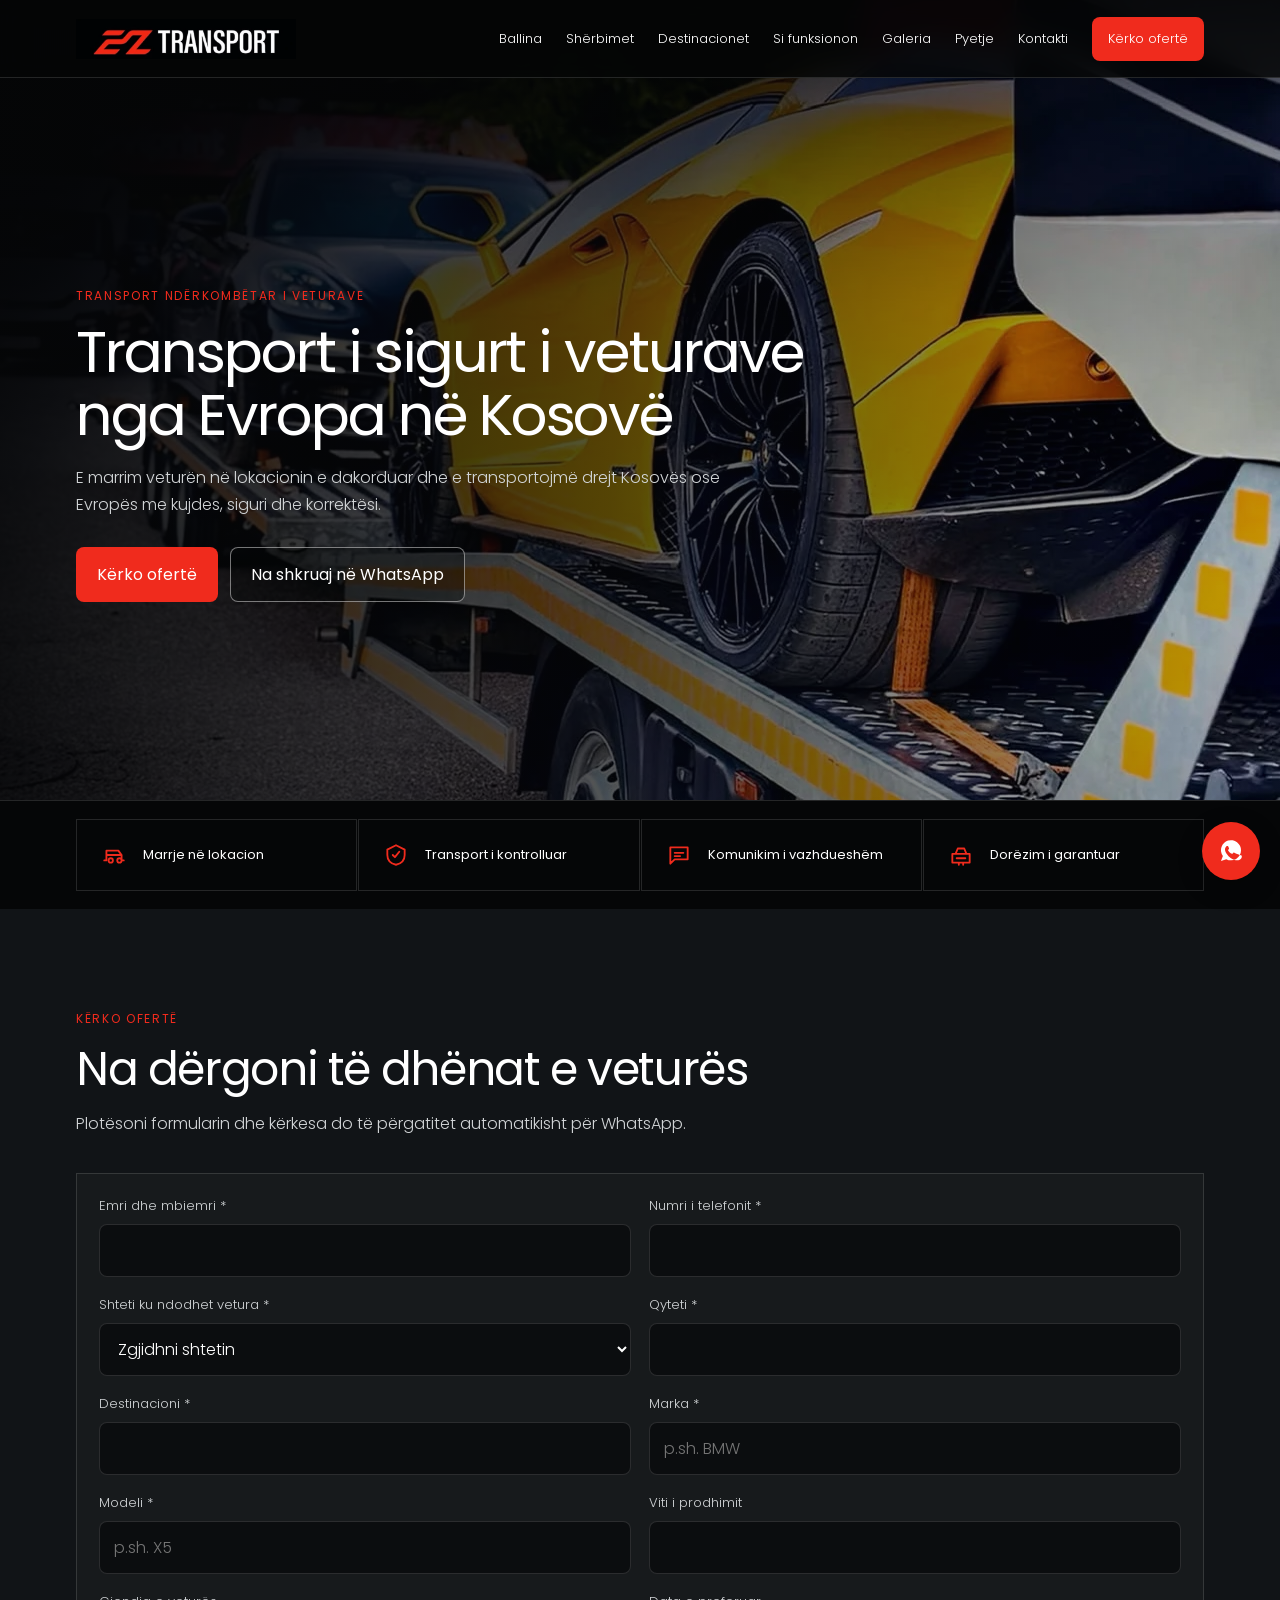
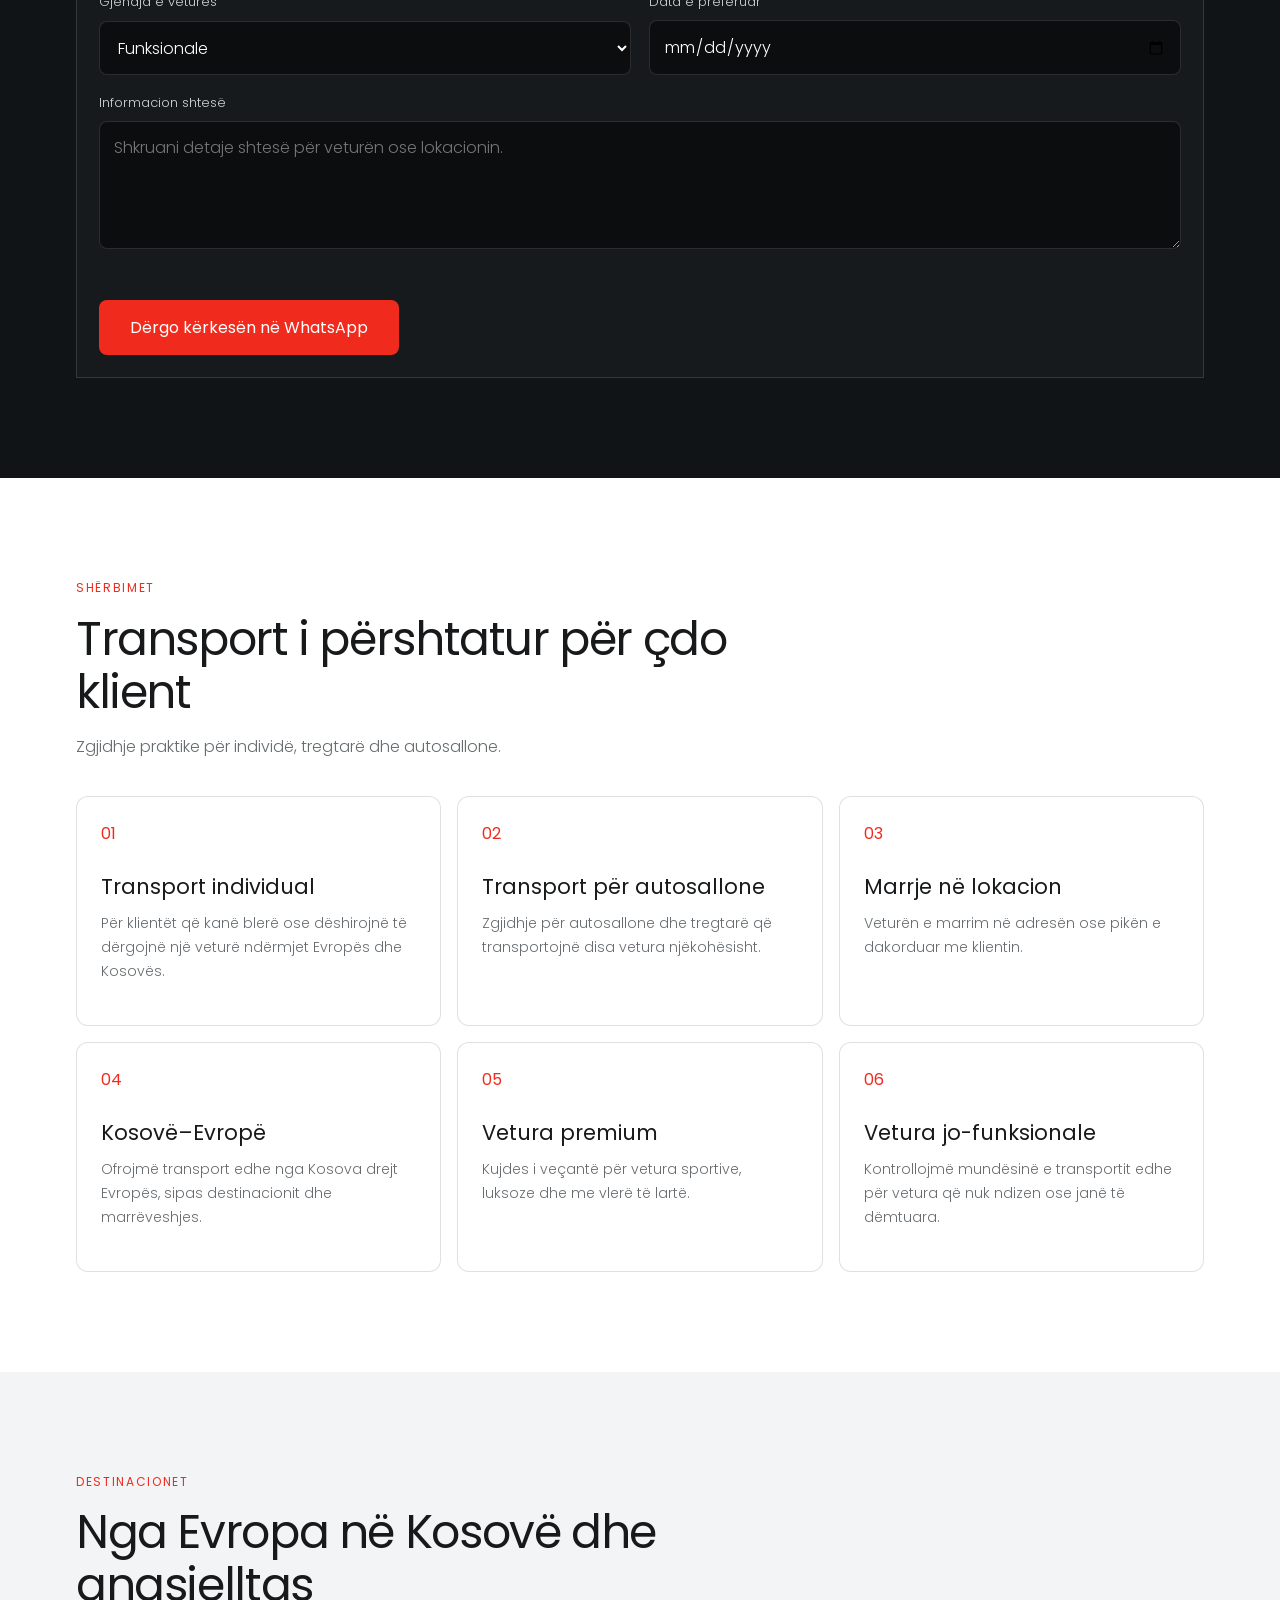
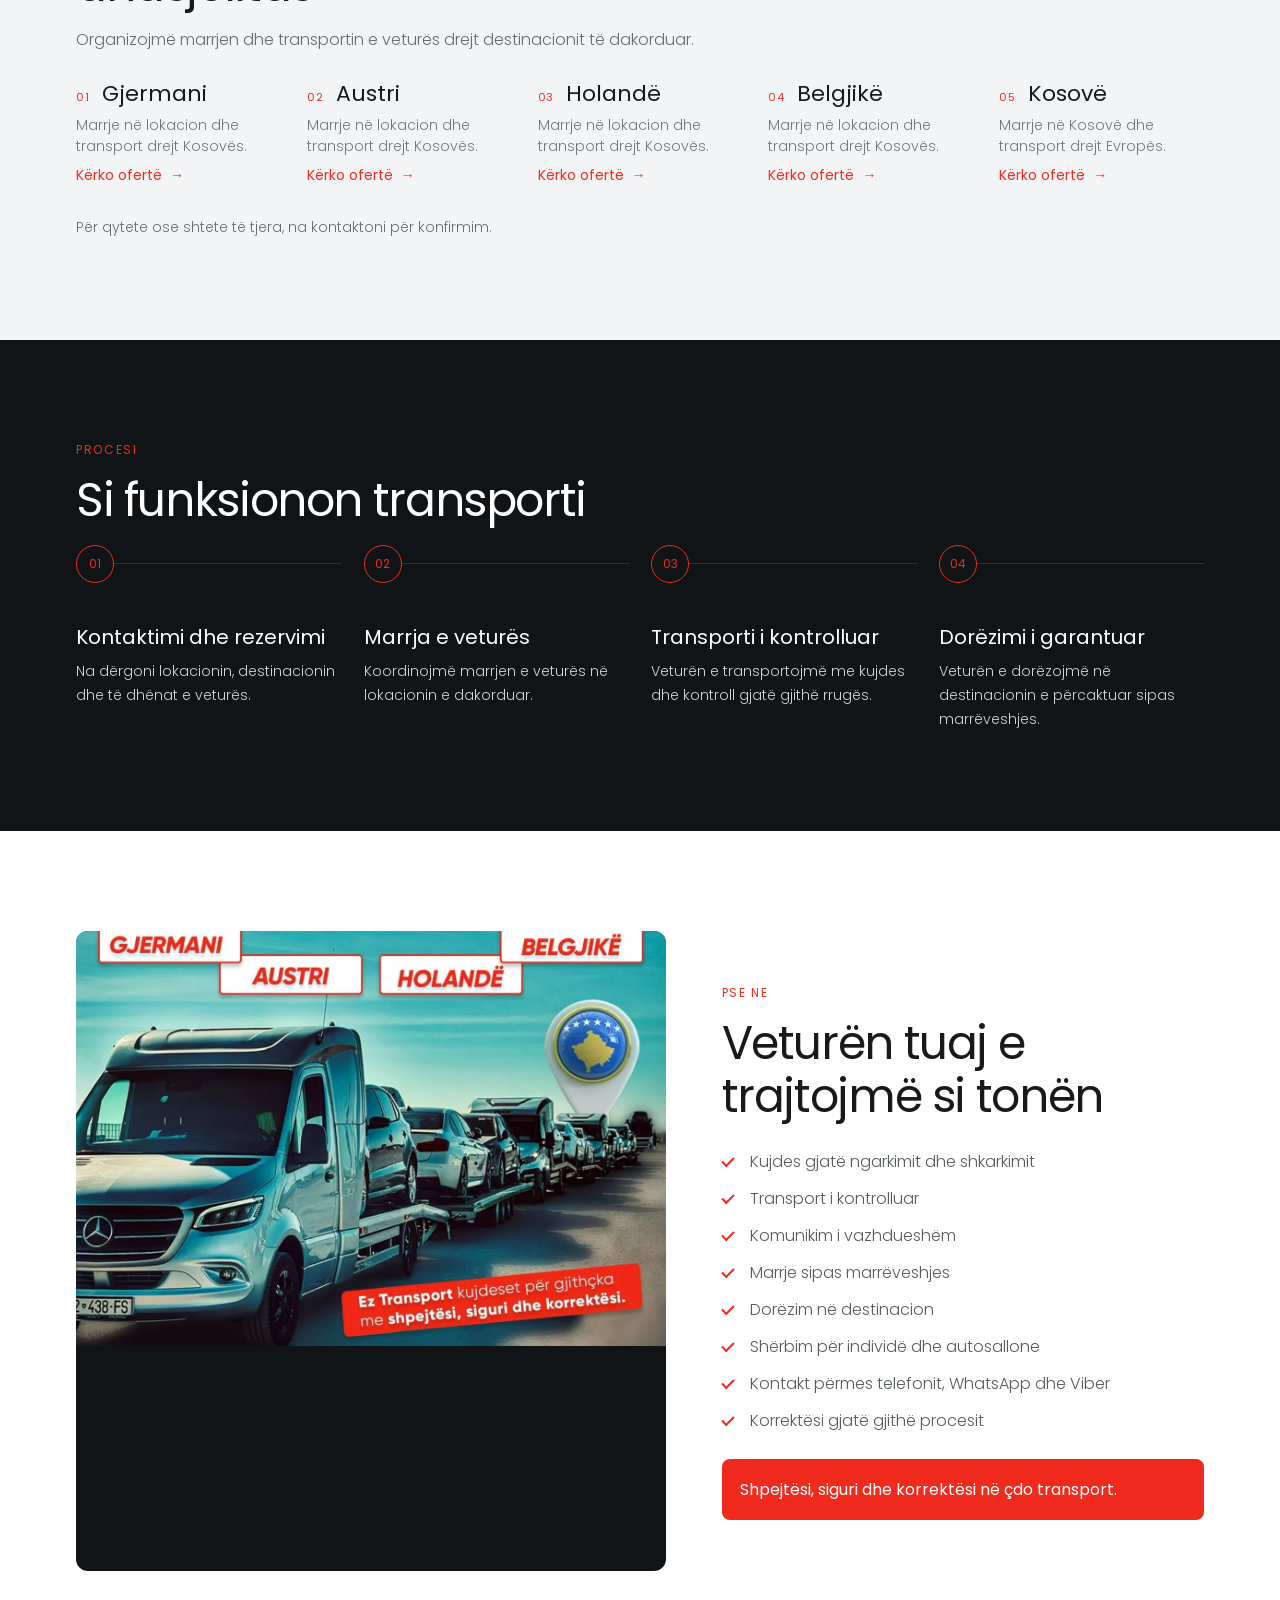
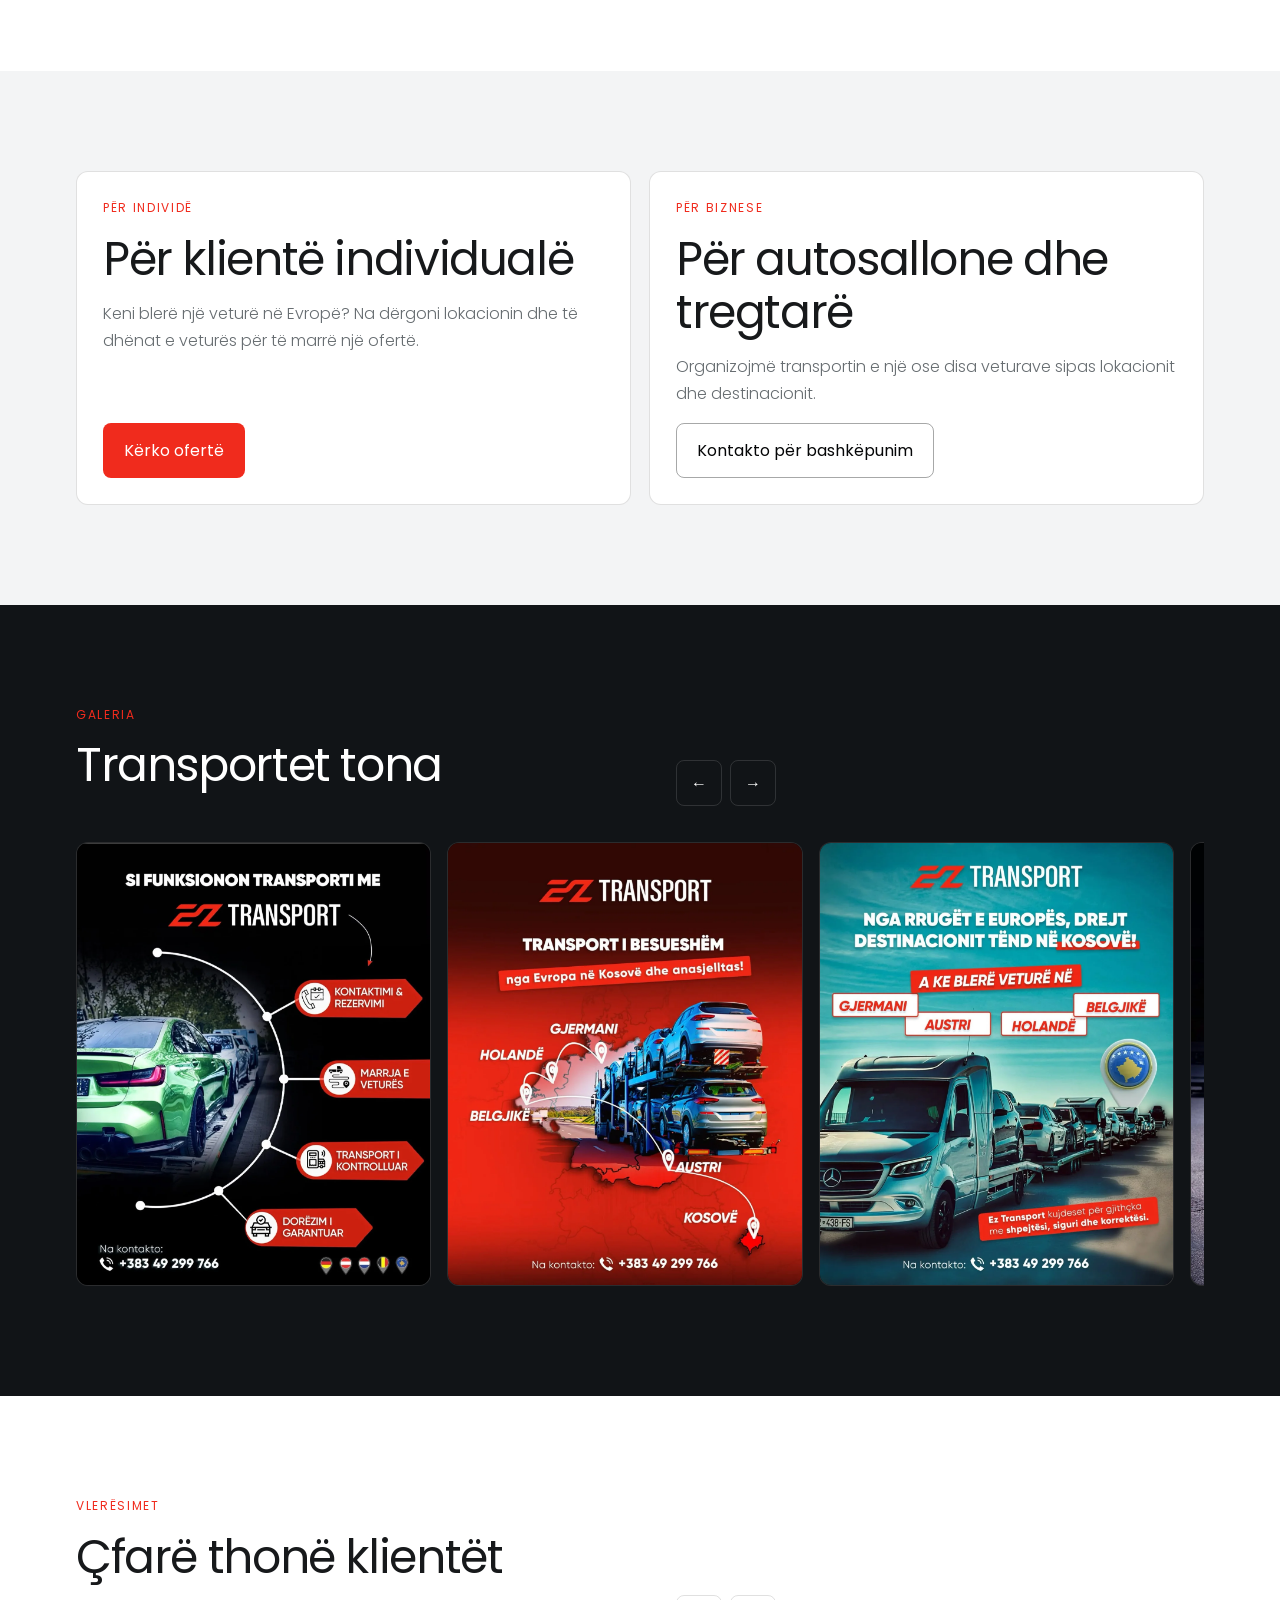
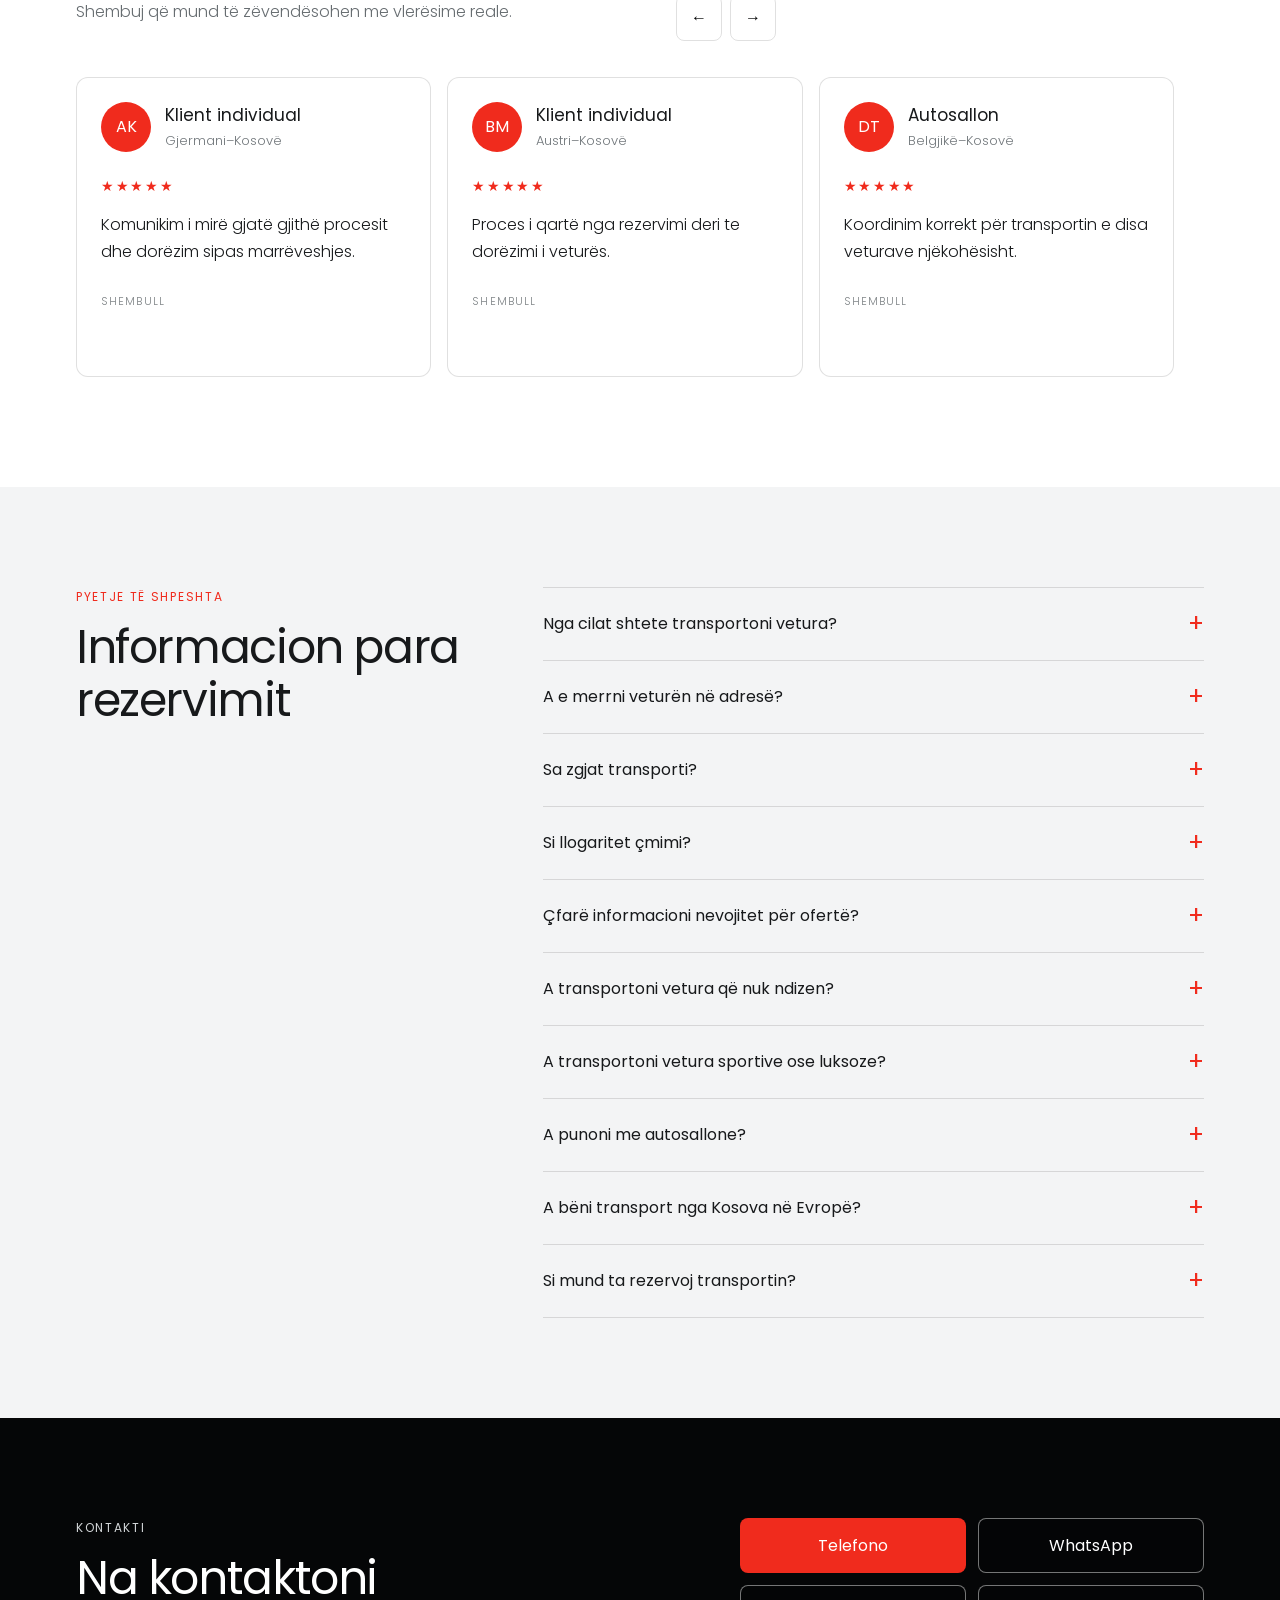
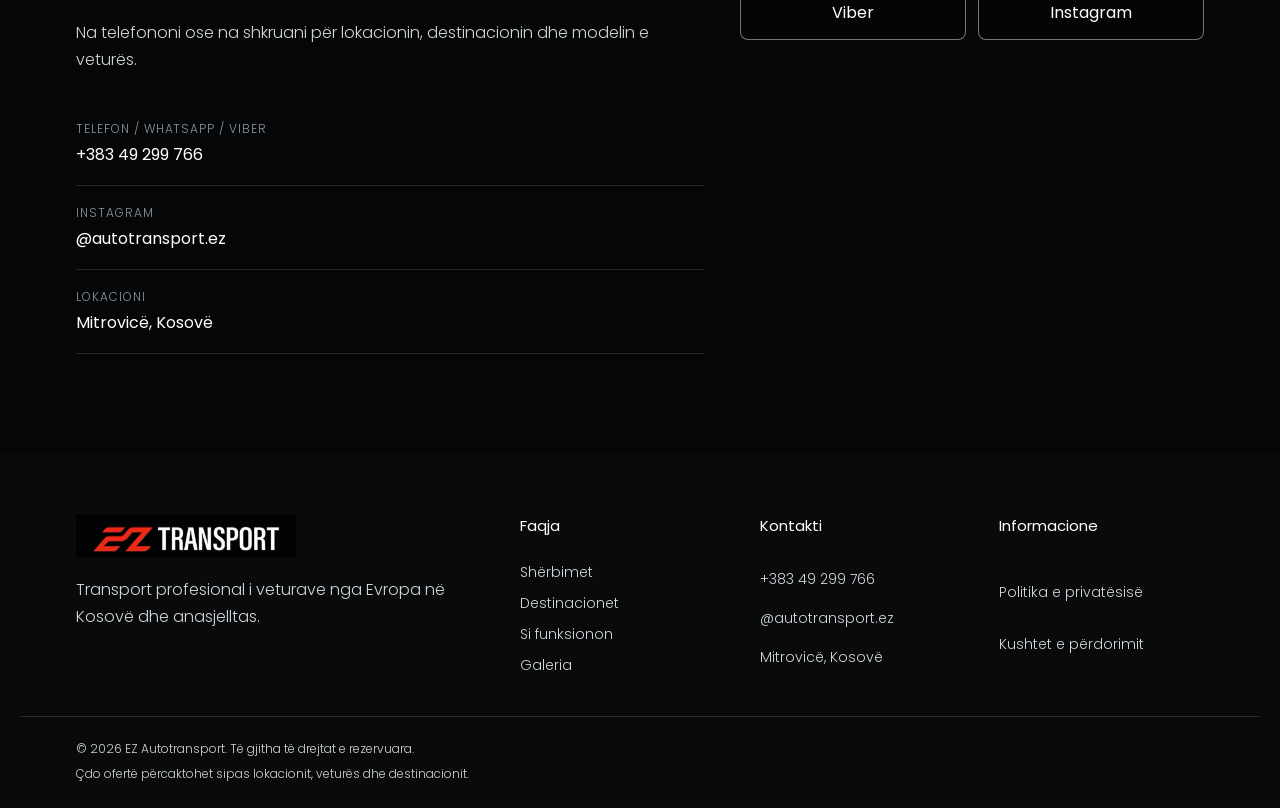
==== index.html @ fdc65b6c "new" ====
<!doctype html>
<html lang="sq">
<head>
  <meta charset="utf-8">
  <meta name="viewport" content="width=device-width, initial-scale=1">
  <meta name="theme-color" content="#050607">
  <title>EZ Autotransport | Transport i Veturave nga Evropa në Kosovë</title>
  <meta name="description" content="EZ Autotransport ofron transport të sigurt të veturave nga Gjermania, Austria, Holanda dhe Belgjika drejt Kosovës dhe anasjelltas.">
  <meta property="og:type" content="website">
  <meta property="og:locale" content="sq_AL">
  <meta property="og:title" content="EZ Autotransport | Transport i Veturave">
  <meta property="og:description" content="Transport i sigurt i veturave nga Evropa në Kosovë dhe anasjelltas.">
  <meta property="og:image" content="assets/images/og-image.webp">
  <meta name="twitter:card" content="summary_large_image">
  <link rel="icon" href="assets/images/favicon.png">
  <link rel="preconnect" href="https://fonts.googleapis.com">
  <link rel="preconnect" href="https://fonts.gstatic.com" crossorigin>
  <link href="https://fonts.googleapis.com/css2?family=Poppins:wght@300;400&display=swap" rel="stylesheet">
  <link rel="stylesheet" href="assets/css/style.css">
  <script type="application/ld+json">
  {
    "@context":"https://schema.org",
    "@type":"LocalBusiness",
    "name":"EZ Autotransport",
    "description":"Transport i veturave nga Evropa në Kosovë dhe nga Kosova në Evropë.",
    "telephone":"+38349299766",
    "address":{"@type":"PostalAddress","addressLocality":"Mitrovicë","addressCountry":"XK"},
    "sameAs":["https://www.instagram.com/autotransport.ez/"]
  }
  </script>
</head>
<body>
  <a class="skip-link" href="#main">Kalo te përmbajtja</a>

  <header class="site-header" id="header">
    <div class="container header-inner">
      <a class="brand" href="#ballina" aria-label="EZ Autotransport - Ballina">
        <img src="assets/images/ez-autotransport-logo.webp" alt="EZ Autotransport">
      </a>

      <button class="menu-toggle" type="button" aria-label="Hap menynë" aria-expanded="false" aria-controls="mobile-menu">
        <span></span><span></span><span></span>
      </button>

      <nav class="desktop-nav" aria-label="Navigimi kryesor">
        <a href="#ballina">Ballina</a>
        <a href="#sherbimet">Shërbimet</a>
        <a href="#destinacionet">Destinacionet</a>
        <a href="#procesi">Si funksionon</a>
        <a href="#galeria">Galeria</a>
        <a href="#faq">Pyetje</a>
        <a href="#kontakti">Kontakti</a>
        <a class="nav-cta" href="#oferta">Kërko ofertë</a>
      </nav>
    </div>

    <nav class="mobile-menu" id="mobile-menu" aria-label="Menyja mobile">
      <div class="container mobile-menu-inner">
        <a href="#ballina">Ballina</a>
        <a href="#sherbimet">Shërbimet</a>
        <a href="#destinacionet">Destinacionet</a>
        <a href="#procesi">Si funksionon</a>
        <a href="#galeria">Galeria</a>
        <a href="#faq">Pyetje të shpeshta</a>
        <a href="#kontakti">Kontakti</a>
        <a class="button button-primary" href="#oferta">Kërko ofertë</a>
        <a class="button button-secondary" href="https://wa.me/38349299766" target="_blank" rel="noopener">WhatsApp</a>
      </div>
    </nav>
  </header>

  <main id="main">
    <section class="hero" id="ballina">
      <img class="hero-image" src="assets/images/hero-transport-premium.webp" alt="Veturë premium duke u transportuar" fetchpriority="high">
      <div class="hero-overlay"></div>
      <div class="container hero-content">
        <p class="eyebrow">Transport ndërkombëtar i veturave</p>
        <h1>Transport i sigurt i veturave nga Evropa në Kosovë</h1>
        <p class="hero-text">E marrim veturën në lokacionin e dakorduar dhe e transportojmë drejt Kosovës ose Evropës me kujdes, siguri dhe korrektësi.</p>
        <div class="hero-actions">
          <a class="button button-primary" href="#oferta">Kërko ofertë</a>
          <a class="button button-secondary" href="https://wa.me/38349299766?text=P%C3%ABrsh%C3%ABndetje%20EZ%20Autotransport%2C%20d%C3%ABshiroj%20t%C3%AB%20k%C3%ABrkoj%20nj%C3%AB%20ofert%C3%AB%20p%C3%ABr%20transportin%20e%20nj%C3%AB%20veture." target="_blank" rel="noopener">Na shkruaj në WhatsApp</a>
        </div>
      </div>
    </section>

    <section class="trust-strip" aria-label="Përparësitë kryesore">
      <div class="container trust-grid">
        <article class="trust-item">
          <span class="icon-box" aria-hidden="true">
            <svg viewBox="0 0 24 24"><path d="M3 17h2m14 0h2M5 17V8h11l3 4v5M7 17a2 2 0 1 0 4 0 2 2 0 0 0-4 0Zm8 0a2 2 0 1 0 4 0 2 2 0 0 0-4 0ZM5 12h14"/></svg>
          </span>
          <span>Marrje në lokacion</span>
        </article>
        <article class="trust-item">
          <span class="icon-box" aria-hidden="true">
            <svg viewBox="0 0 24 24"><path d="M12 3 4 7v5c0 5 3.5 8 8 9 4.5-1 8-4 8-9V7l-8-4Zm-3 9 2 2 4-5"/></svg>
          </span>
          <span>Transport i kontrolluar</span>
        </article>
        <article class="trust-item">
          <span class="icon-box" aria-hidden="true">
            <svg viewBox="0 0 24 24"><path d="M4 5h16v11H8l-4 4V5Zm4 5h8M8 13h5"/></svg>
          </span>
          <span>Komunikim i vazhdueshëm</span>
        </article>
        <article class="trust-item">
          <span class="icon-box" aria-hidden="true">
            <svg viewBox="0 0 24 24"><path d="M4 11h16v8H4v-8Zm3 0 2-5h6l2 5M8 15h8m-6 4v2m4-2v2"/></svg>
          </span>
          <span>Dorëzim i garantuar</span>
        </article>
      </div>
    </section>

    <section class="section section-dark" id="oferta">
      <div class="container">
        <div class="section-heading">
          <p class="eyebrow">Kërko ofertë</p>
          <h2>Na dërgoni të dhënat e veturës</h2>
          <p>Plotësoni formularin dhe kërkesa do të përgatitet automatikisht për WhatsApp.</p>
        </div>

        <form class="quote-form" id="quote-form" novalidate>
          <div class="form-grid">
            <label>
              <span>Emri dhe mbiemri *</span>
              <input type="text" name="name" autocomplete="name" required>
            </label>
            <label>
              <span>Numri i telefonit *</span>
              <input type="tel" name="phone" autocomplete="tel" inputmode="tel" required>
            </label>
            <label>
              <span>Shteti ku ndodhet vetura *</span>
              <select name="country" required>
                <option value="">Zgjidhni shtetin</option>
                <option>Gjermani</option>
                <option>Austri</option>
                <option>Holandë</option>
                <option>Belgjikë</option>
                <option>Kosovë</option>
                <option>Tjetër</option>
              </select>
            </label>
            <label>
              <span>Qyteti *</span>
              <input type="text" name="city" required>
            </label>
            <label>
              <span>Destinacioni *</span>
              <input type="text" name="destination" required>
            </label>
            <label>
              <span>Marka *</span>
              <input type="text" name="brand" placeholder="p.sh. BMW" required>
            </label>
            <label>
              <span>Modeli *</span>
              <input type="text" name="model" placeholder="p.sh. X5" required>
            </label>
            <label>
              <span>Viti i prodhimit</span>
              <input type="number" name="year" min="1950" max="2030" inputmode="numeric">
            </label>
            <label>
              <span>Gjendja e veturës</span>
              <select name="condition">
                <option>Funksionale</option>
                <option>Nuk ndizet</option>
                <option>E dëmtuar</option>
                <option>Tjetër</option>
              </select>
            </label>
            <label>
              <span>Data e preferuar</span>
              <input type="date" name="date">
            </label>
            <label class="form-wide">
              <span>Informacion shtesë</span>
              <textarea name="message" rows="4" placeholder="Shkruani detaje shtesë për veturën ose lokacionin."></textarea>
            </label>
          </div>
          <p class="form-status" id="form-status" role="alert"></p>
          <button class="button button-primary form-submit" type="submit">Dërgo kërkesën në WhatsApp</button>
        </form>
      </div>
    </section>

    <section class="section" id="sherbimet">
      <div class="container">
        <div class="section-heading">
          <p class="eyebrow">Shërbimet</p>
          <h2>Transport i përshtatur për çdo klient</h2>
          <p>Zgjidhje praktike për individë, tregtarë dhe autosallone.</p>
        </div>
        <div class="services-grid">
          <article class="service-card"><span>01</span><h3>Transport individual</h3><p>Për klientët që kanë blerë ose dëshirojnë të dërgojnë një veturë ndërmjet Evropës dhe Kosovës.</p></article>
          <article class="service-card"><span>02</span><h3>Transport për autosallone</h3><p>Zgjidhje për autosallone dhe tregtarë që transportojnë disa vetura njëkohësisht.</p></article>
          <article class="service-card"><span>03</span><h3>Marrje në lokacion</h3><p>Veturën e marrim në adresën ose pikën e dakorduar me klientin.</p></article>
          <article class="service-card"><span>04</span><h3>Kosovë–Evropë</h3><p>Ofrojmë transport edhe nga Kosova drejt Evropës, sipas destinacionit dhe marrëveshjes.</p></article>
          <article class="service-card"><span>05</span><h3>Vetura premium</h3><p>Kujdes i veçantë për vetura sportive, luksoze dhe me vlerë të lartë.</p></article>
          <article class="service-card"><span>06</span><h3>Vetura jo-funksionale</h3><p>Kontrollojmë mundësinë e transportit edhe për vetura që nuk ndizen ose janë të dëmtuara.</p></article>
        </div>
      </div>
    </section>

    <section class="section section-muted destinations-section" id="destinacionet">
      <div class="container">
        <div class="section-heading destinations-heading">
          <p class="eyebrow">Destinacionet</p>
          <h2>Nga Evropa në Kosovë dhe anasjelltas</h2>
          <p>Organizojmë marrjen dhe transportin e veturës drejt destinacionit të dakorduar.</p>
        </div>
        <div class="destination-list" aria-label="Shtetet kryesore të transportit">
          <article class="destination-item">
            <div><span class="destination-number">01</span><h3>Gjermani</h3></div>
            <p>Marrje në lokacion dhe transport drejt Kosovës.</p>
            <a href="#oferta">Kërko ofertë <span aria-hidden="true">→</span></a>
          </article>
          <article class="destination-item">
            <div><span class="destination-number">02</span><h3>Austri</h3></div>
            <p>Marrje në lokacion dhe transport drejt Kosovës.</p>
            <a href="#oferta">Kërko ofertë <span aria-hidden="true">→</span></a>
          </article>
          <article class="destination-item">
            <div><span class="destination-number">03</span><h3>Holandë</h3></div>
            <p>Marrje në lokacion dhe transport drejt Kosovës.</p>
            <a href="#oferta">Kërko ofertë <span aria-hidden="true">→</span></a>
          </article>
          <article class="destination-item">
            <div><span class="destination-number">04</span><h3>Belgjikë</h3></div>
            <p>Marrje në lokacion dhe transport drejt Kosovës.</p>
            <a href="#oferta">Kërko ofertë <span aria-hidden="true">→</span></a>
          </article>
          <article class="destination-item">
            <div><span class="destination-number">05</span><h3>Kosovë</h3></div>
            <p>Marrje në Kosovë dhe transport drejt Evropës.</p>
            <a href="#oferta">Kërko ofertë <span aria-hidden="true">→</span></a>
          </article>
        </div>
        <p class="section-note">Për qytete ose shtete të tjera, na kontaktoni për konfirmim.</p>
      </div>
    </section>

    <section class="section section-dark process-section" id="procesi">
      <div class="container process-container">
        <div class="section-heading">
          <p class="eyebrow">Procesi</p>
          <h2>Si funksionon transporti</h2>
        </div>
        <div class="timeline">
          <article class="step"><span>01</span><h3>Kontaktimi dhe rezervimi</h3><p>Na dërgoni lokacionin, destinacionin dhe të dhënat e veturës.</p></article>
          <article class="step"><span>02</span><h3>Marrja e veturës</h3><p>Koordinojmë marrjen e veturës në lokacionin e dakorduar.</p></article>
          <article class="step"><span>03</span><h3>Transporti i kontrolluar</h3><p>Veturën e transportojmë me kujdes dhe kontroll gjatë gjithë rrugës.</p></article>
          <article class="step"><span>04</span><h3>Dorëzimi i garantuar</h3><p>Veturën e dorëzojmë në destinacionin e përcaktuar sipas marrëveshjes.</p></article>
        </div>
      </div>
    </section>

    <section class="section" id="pse-ne">
      <div class="container split-layout">
        <div class="split-image">
          <img src="assets/images/transportues-veturash.webp" alt="Transportues me disa vetura" loading="lazy">
        </div>
        <div class="split-content">
          <p class="eyebrow">Pse ne</p>
          <h2>Veturën tuaj e trajtojmë si tonën</h2>
          <ul class="check-list">
            <li>Kujdes gjatë ngarkimit dhe shkarkimit</li>
            <li>Transport i kontrolluar</li>
            <li>Komunikim i vazhdueshëm</li>
            <li>Marrje sipas marrëveshjes</li>
            <li>Dorëzim në destinacion</li>
            <li>Shërbim për individë dhe autosallone</li>
            <li>Kontakt përmes telefonit, WhatsApp dhe Viber</li>
            <li>Korrektësi gjatë gjithë procesit</li>
          </ul>
          <div class="red-callout">Shpejtësi, siguri dhe korrektësi në çdo transport.</div>
        </div>
      </div>
    </section>

    <section class="section section-muted">
      <div class="container audience-grid">
        <article class="audience-card">
          <p class="eyebrow">Për individë</p>
          <h2>Për klientë individualë</h2>
          <p>Keni blerë një veturë në Evropë? Na dërgoni lokacionin dhe të dhënat e veturës për të marrë një ofertë.</p>
          <a class="button button-primary" href="https://wa.me/38349299766?text=P%C3%ABrsh%C3%ABndetje%2C%20d%C3%ABshiroj%20ofert%C3%AB%20p%C3%ABr%20transportin%20e%20nj%C3%AB%20veture." target="_blank" rel="noopener">Kërko ofertë</a>
        </article>
        <article class="audience-card">
          <p class="eyebrow">Për biznese</p>
          <h2>Për autosallone dhe tregtarë</h2>
          <p>Organizojmë transportin e një ose disa veturave sipas lokacionit dhe destinacionit.</p>
          <a class="button button-secondary dark-button" href="https://wa.me/38349299766?text=P%C3%ABrsh%C3%ABndetje%2C%20d%C3%ABshiroj%20t%C3%AB%20diskutoj%20bashk%C3%ABpunim%20p%C3%ABr%20transport%20t%C3%AB%20veturave." target="_blank" rel="noopener">Kontakto për bashkëpunim</a>
        </article>
      </div>
    </section>

    <section class="section section-dark" id="galeria">
      <div class="container">
        <div class="section-heading heading-row">
          <div>
            <p class="eyebrow">Galeria</p>
            <h2>Transportet tona</h2>
          </div>
          <div class="slider-controls">
            <button type="button" class="slider-button" data-gallery-prev aria-label="Fotografia e mëparshme">←</button>
            <button type="button" class="slider-button" data-gallery-next aria-label="Fotografia tjetër">→</button>
          </div>
        </div>
        <div class="gallery-track" id="gallery-track">
          <button class="gallery-item" type="button" data-full="assets/images/galeri-01.webp"><img src="assets/images/galeri-01.webp" alt="Procesi i transportit të veturave" loading="lazy"></button>
          <button class="gallery-item" type="button" data-full="assets/images/galeri-02.webp"><img src="assets/images/galeri-02.webp" alt="Rruga e transportit nga Evropa në Kosovë" loading="lazy"></button>
          <button class="gallery-item" type="button" data-full="assets/images/galeri-03.webp"><img src="assets/images/galeri-03.webp" alt="Transportues me vetura në rrugë" loading="lazy"></button>
          <button class="gallery-item" type="button" data-full="assets/images/galeri-04.webp"><img src="assets/images/galeri-04.webp" alt="Veturë sportive në transportues" loading="lazy"></button>
          <button class="gallery-item" type="button" data-full="assets/images/galeri-05.webp"><img src="assets/images/galeri-05.webp" alt="Transport i kontrolluar i veturave" loading="lazy"></button>
        </div>
      </div>
    </section>

    <section class="section" id="vleresimet">
      <div class="container">
        <div class="section-heading heading-row">
          <div>
            <p class="eyebrow">Vlerësimet</p>
            <h2>Çfarë thonë klientët</h2>
            <p>Shembuj që mund të zëvendësohen me vlerësime reale.</p>
          </div>
          <div class="slider-controls">
            <button type="button" class="slider-button light-control" data-review-prev aria-label="Vlerësimi i mëparshëm">←</button>
            <button type="button" class="slider-button light-control" data-review-next aria-label="Vlerësimi tjetër">→</button>
          </div>
        </div>
        <div class="reviews-track" id="reviews-track">
          <article class="review-card"><div class="review-top"><span class="initials">AK</span><div><h3>Klient individual</h3><p>Gjermani–Kosovë</p></div></div><div class="stars" aria-label="5 nga 5">★★★★★</div><p>Komunikim i mirë gjatë gjithë procesit dhe dorëzim sipas marrëveshjes.</p><span class="sample-label">Shembull</span></article>
          <article class="review-card"><div class="review-top"><span class="initials">BM</span><div><h3>Klient individual</h3><p>Austri–Kosovë</p></div></div><div class="stars" aria-label="5 nga 5">★★★★★</div><p>Proces i qartë nga rezervimi deri te dorëzimi i veturës.</p><span class="sample-label">Shembull</span></article>
          <article class="review-card"><div class="review-top"><span class="initials">DT</span><div><h3>Autosallon</h3><p>Belgjikë–Kosovë</p></div></div><div class="stars" aria-label="5 nga 5">★★★★★</div><p>Koordinim korrekt për transportin e disa veturave njëkohësisht.</p><span class="sample-label">Shembull</span></article>
        </div>
      </div>
    </section>

    <section class="section section-muted" id="faq">
      <div class="container faq-layout">
        <div class="section-heading">
          <p class="eyebrow">Pyetje të shpeshta</p>
          <h2>Informacion para rezervimit</h2>
        </div>
        <div class="accordion">
          <article class="faq-item"><button type="button" aria-expanded="false"><span>Nga cilat shtete transportoni vetura?</span><span class="faq-icon">+</span></button><div class="faq-answer"><p>Transportet kryesore organizohen ndërmjet Gjermanisë, Austrisë, Holandës, Belgjikës dhe Kosovës. Për shtete të tjera, na kontaktoni për konfirmim.</p></div></article>
          <article class="faq-item"><button type="button" aria-expanded="false"><span>A e merrni veturën në adresë?</span><span class="faq-icon">+</span></button><div class="faq-answer"><p>Po, marrja mund të organizohet në lokacionin e dakorduar, varësisht nga adresa dhe mundësia e qasjes së transportuesit.</p></div></article>
          <article class="faq-item"><button type="button" aria-expanded="false"><span>Sa zgjat transporti?</span><span class="faq-icon">+</span></button><div class="faq-answer"><p>Afati ndryshon sipas shtetit, qytetit, itinerarit dhe orarit të transportit. Pas pranimit të të dhënave ju informojmë për afatin e përafërt.</p></div></article>
          <article class="faq-item"><button type="button" aria-expanded="false"><span>Si llogaritet çmimi?</span><span class="faq-icon">+</span></button><div class="faq-answer"><p>Çmimi varet nga lokacioni, destinacioni, modeli, madhësia dhe gjendja e veturës.</p></div></article>
          <article class="faq-item"><button type="button" aria-expanded="false"><span>Çfarë informacioni nevojitet për ofertë?</span><span class="faq-icon">+</span></button><div class="faq-answer"><p>Na nevojiten shteti, qyteti, destinacioni, marka, modeli, viti dhe gjendja e veturës.</p></div></article>
          <article class="faq-item"><button type="button" aria-expanded="false"><span>A transportoni vetura që nuk ndizen?</span><span class="faq-icon">+</span></button><div class="faq-answer"><p>Mundësia e transportit varet nga gjendja dhe lokacioni i veturës. Na dërgoni informacion të plotë për konfirmim.</p></div></article>
          <article class="faq-item"><button type="button" aria-expanded="false"><span>A transportoni vetura sportive ose luksoze?</span><span class="faq-icon">+</span></button><div class="faq-answer"><p>Po, kërkesat për vetura sportive dhe luksoze trajtohen me kujdes të veçantë.</p></div></article>
          <article class="faq-item"><button type="button" aria-expanded="false"><span>A punoni me autosallone?</span><span class="faq-icon">+</span></button><div class="faq-answer"><p>Po, ofrojmë transport për autosallone dhe tregtarë që kanë nevojë të transportojnë një ose disa vetura.</p></div></article>
          <article class="faq-item"><button type="button" aria-expanded="false"><span>A bëni transport nga Kosova në Evropë?</span><span class="faq-icon">+</span></button><div class="faq-answer"><p>Po, transporti mund të organizohet edhe nga Kosova drejt Evropës sipas destinacionit dhe marrëveshjes.</p></div></article>
          <article class="faq-item"><button type="button" aria-expanded="false"><span>Si mund ta rezervoj transportin?</span><span class="faq-icon">+</span></button><div class="faq-answer"><p>Na kontaktoni përmes telefonit, WhatsApp-it ose formularit të ofertës me të dhënat e veturës dhe lokacionit.</p></div></article>
        </div>
      </div>
    </section>

    <section class="section contact-section" id="kontakti">
      <div class="container contact-grid">
        <div>
          <p class="eyebrow">Kontakti</p>
          <h2>Na kontaktoni</h2>
          <p>Na telefononi ose na shkruani për lokacionin, destinacionin dhe modelin e veturës.</p>
          <div class="contact-details">
            <a href="tel:+38349299766"><span>Telefon / WhatsApp / Viber</span><strong>+383 49 299 766</strong></a>
            <a href="https://www.instagram.com/autotransport.ez/" target="_blank" rel="noopener"><span>Instagram</span><strong>@autotransport.ez</strong></a>
            <div><span>Lokacioni</span><strong>Mitrovicë, Kosovë</strong></div>
          </div>
        </div>
        <div class="contact-actions">
          <a class="button button-primary" href="tel:+38349299766">Telefono</a>
          <a class="button button-secondary" href="https://wa.me/38349299766" target="_blank" rel="noopener">WhatsApp</a>
          <a class="button button-secondary" href="viber://chat?number=%2B38349299766">Viber</a>
          <a class="button button-secondary" href="https://www.instagram.com/autotransport.ez/" target="_blank" rel="noopener">Instagram</a>
        </div>
      </div>
    </section>
  </main>

  <footer class="site-footer">
    <div class="container footer-grid">
      <div class="footer-brand">
        <img src="assets/images/ez-autotransport-logo.webp" alt="EZ Autotransport">
        <p>Transport profesional i veturave nga Evropa në Kosovë dhe anasjelltas.</p>
      </div>
      <div>
        <h3>Faqja</h3>
        <a href="#sherbimet">Shërbimet</a>
        <a href="#destinacionet">Destinacionet</a>
        <a href="#procesi">Si funksionon</a>
        <a href="#galeria">Galeria</a>
      </div>
      <div>
        <h3>Kontakti</h3>
        <a href="tel:+38349299766">+383 49 299 766</a>
        <a href="https://www.instagram.com/autotransport.ez/" target="_blank" rel="noopener">@autotransport.ez</a>
        <span>Mitrovicë, Kosovë</span>
      </div>
      <div>
        <h3>Informacione</h3>
        <a href="privacy.html">Politika e privatësisë</a>
        <a href="terms.html">Kushtet e përdorimit</a>
      </div>
    </div>
    <div class="container footer-bottom">
      <p>© <span id="year"></span> EZ Autotransport. Të gjitha të drejtat e rezervuara.</p>
      <p>Çdo ofertë përcaktohet sipas lokacionit, veturës dhe destinacionit.</p>
    </div>
  </footer>

  <a class="floating-whatsapp" href="https://wa.me/38349299766" target="_blank" rel="noopener" aria-label="Na shkruaj në WhatsApp">
    <svg viewBox="0 0 24 24" aria-hidden="true"><path d="M20 11.5a8 8 0 0 1-11.8 7L4 20l1.5-4A8 8 0 1 1 20 11.5Zm-4.2 2.4c-.2-.1-1.2-.6-1.4-.7-.2-.1-.4-.1-.5.1l-.7.8c-.1.2-.3.2-.5.1-1.3-.6-2.3-1.5-3-2.7-.1-.2 0-.4.1-.5l.5-.6c.1-.2.2-.4.1-.6l-.6-1.5c-.1-.3-.3-.3-.5-.3h-.4c-.2 0-.5.1-.7.3-.7.7-1 1.5-1 2.5 0 1.5 1.1 3.1 1.3 3.3.2.2 2.2 3.4 5.4 4.6.8.3 1.4.5 1.9.6.8.2 1.5.2 2.1.1.7-.1 2.2-.9 2.5-1.8.3-.9.3-1.7.2-1.8-.1-.2-.3-.2-.8-.4Z"/></svg>
  </a>

  <div class="lightbox" id="lightbox" aria-hidden="true" role="dialog" aria-label="Pamje e zmadhuar">
    <button class="lightbox-close" type="button" aria-label="Mbyll fotografinë">×</button>
    <img src="" alt="">
  </div>

  <script src="assets/js/script.js"></script>
</body>
</html>
---- assets/css/style.css ----
:root {
  --red: #f02b1d;
  --black: #050607;
  --dark: #111417;
  --white: #ffffff;
  --gray: #d2d5d7;
  --muted: #f3f4f5;
  --text: #17191b;
  --border-dark: rgba(255, 255, 255, 0.13);
  --border-light: rgba(5, 6, 7, 0.12);
  --container: 1240px;
  --header-height: 72px;
}

* { box-sizing: border-box; }
html { scroll-behavior: smooth; }
body {
  margin: 0;
  overflow-x: hidden;
  font-family: "Poppins", sans-serif;
  font-weight: 300;
  color: var(--text);
  background: var(--white);
  -webkit-font-smoothing: antialiased;
}
body.menu-open { overflow: hidden; }
img { max-width: 100%; display: block; }
a { color: inherit; text-decoration: none; }
button, input, select, textarea { font: inherit; }
button { cursor: pointer; }
svg { width: 24px; height: 24px; fill: none; stroke: currentColor; stroke-width: 1.7; stroke-linecap: round; stroke-linejoin: round; }
h1, h2, h3, p { margin-top: 0; }
h1, h2, h3, strong, .button { font-weight: 400; }
p { line-height: 1.7; }
section[id] { scroll-margin-top: calc(var(--header-height) + 12px); }

.container {
  width: 100%;
  max-width: var(--container);
  margin: 0 auto;
  padding-left: 24px;
  padding-right: 24px;
}

.skip-link {
  position: fixed;
  left: 16px;
  top: -80px;
  z-index: 9999;
  padding: 12px 16px;
  background: var(--red);
  color: var(--white);
}
.skip-link:focus { top: 16px; }

.site-header {
  position: fixed;
  inset: 0 0 auto 0;
  z-index: 1000;
  height: var(--header-height);
  background: rgba(5, 6, 7, 0.84);
  border-bottom: 1px solid var(--border-dark);
  backdrop-filter: blur(12px);
}
.header-inner {
  height: 100%;
  display: flex;
  align-items: center;
  justify-content: space-between;
}
.brand { display: inline-flex; width: 196px; max-width: 58vw; }
.brand img { width: 100%; height: 40px; object-fit: cover; object-position: center; }
.menu-toggle {
  display: grid;
  place-content: center;
  gap: 5px;
  width: 46px;
  height: 46px;
  padding: 0;
  border: 1px solid var(--border-dark);
  border-radius: 8px;
  background: transparent;
  color: var(--white);
}
.menu-toggle span {
  display: block;
  width: 20px;
  height: 1px;
  background: currentColor;
  transition: transform .25s ease, opacity .25s ease;
}
.menu-toggle[aria-expanded="true"] span:nth-child(1) { transform: translateY(6px) rotate(45deg); }
.menu-toggle[aria-expanded="true"] span:nth-child(2) { opacity: 0; }
.menu-toggle[aria-expanded="true"] span:nth-child(3) { transform: translateY(-6px) rotate(-45deg); }
.desktop-nav { display: none; }
.mobile-menu {
  position: fixed;
  top: var(--header-height);
  left: 0;
  right: 0;
  max-height: 0;
  overflow: hidden;
  background: var(--black);
  border-bottom: 1px solid var(--border-dark);
  transition: max-height .32s ease;
}
.mobile-menu.open { max-height: calc(100vh - var(--header-height)); overflow-y: auto; }
.mobile-menu-inner {
  display: grid;
  gap: 0;
  padding-top: 16px;
  padding-bottom: 24px;
}
.mobile-menu a:not(.button) {
  padding: 15px 0;
  border-bottom: 1px solid var(--border-dark);
  color: var(--white);
  font-weight: 400;
}
.mobile-menu .button { margin-top: 14px; }

.hero {
  position: relative;
  min-height: 720px;
  display: flex;
  align-items: flex-end;
  color: var(--white);
  background: var(--black);
}
.hero-image, .hero-overlay {
  position: absolute;
  inset: 0;
  width: 100%;
  height: 100%;
}
.hero-image { object-fit: cover; object-position: 54% center; }
.hero-overlay {
  background:
    linear-gradient(180deg, rgba(5,6,7,.42) 0%, rgba(5,6,7,.42) 30%, rgba(5,6,7,.92) 100%),
    linear-gradient(90deg, rgba(5,6,7,.5), transparent 70%);
}
.hero-content {
  position: relative;
  z-index: 1;
  padding-top: calc(var(--header-height) + 74px);
  padding-bottom: 54px;
}
.eyebrow {
  margin-bottom: 14px;
  color: var(--red);
  text-transform: uppercase;
  letter-spacing: .14em;
  font-size: 12px;
  font-weight: 400;
}
.hero h1 {
  max-width: 780px;
  margin-bottom: 18px;
  font-size: clamp(34px, 9vw, 58px);
  line-height: 1.08;
  letter-spacing: -.035em;
}
.hero-text {
  max-width: 650px;
  margin-bottom: 28px;
  color: var(--gray);
  font-size: 16px;
}
.hero-actions { display: grid; gap: 12px; }

.button {
  min-height: 52px;
  display: inline-flex;
  align-items: center;
  justify-content: center;
  padding: 14px 20px;
  border: 1px solid transparent;
  border-radius: 8px;
  text-align: center;
  transition: transform .2s ease, background .2s ease, border-color .2s ease;
}
.button:hover { transform: translateY(-2px); }
.button:focus-visible, a:focus-visible, button:focus-visible, input:focus-visible, select:focus-visible, textarea:focus-visible {
  outline: 2px solid var(--red);
  outline-offset: 3px;
}
.button-primary { background: var(--red); color: var(--white); }
.button-primary:hover { background: #d92418; }
.button-secondary { color: var(--white); background: rgba(5,6,7,.35); border-color: rgba(255,255,255,.45); }
.button-secondary:hover { border-color: var(--white); background: rgba(5,6,7,.72); }
.dark-button { color: var(--black); border-color: rgba(5,6,7,.35); background: transparent; }

.trust-strip { background: var(--black); color: var(--white); border-top: 1px solid var(--border-dark); }
.trust-grid {
  display: grid;
  grid-template-columns: 1fr 1fr;
  gap: 1px;
  padding-top: 18px;
  padding-bottom: 18px;
}
.trust-item {
  display: flex;
  align-items: center;
  gap: 10px;
  min-height: 72px;
  padding: 10px 8px;
  border: 1px solid var(--border-dark);
  font-size: 13px;
  font-weight: 400;
}
.icon-box {
  flex: 0 0 auto;
  display: grid;
  place-items: center;
  width: 38px;
  height: 38px;
  color: var(--red);
}
.icon-box svg { width: 26px; height: 26px; }

.section { padding: 78px 0; }
.section-dark { color: var(--white); background: var(--dark); }
.section-muted { background: var(--muted); }
.section-heading { max-width: 700px; margin-bottom: 36px; }
.section-heading h2, .split-content h2, .contact-section h2, .audience-card h2 {
  margin-bottom: 14px;
  font-size: clamp(28px, 7.2vw, 46px);
  line-height: 1.15;
  letter-spacing: -.03em;
}
.section-heading p:last-child { color: #666c70; }
.section-dark .section-heading p:last-child { color: var(--gray); }

.quote-form {
  padding: 22px;
  border: 1px solid var(--border-dark);
  background: rgba(255,255,255,.025);
}
.form-grid { display: grid; gap: 18px; }
.quote-form label { display: grid; gap: 8px; }
.quote-form label span { color: var(--gray); font-size: 13px; }
.quote-form input, .quote-form select, .quote-form textarea {
  width: 100%;
  min-height: 52px;
  padding: 13px 14px;
  border: 1px solid var(--border-dark);
  border-radius: 8px;
  color: var(--white);
  background: #0b0d0f;
  font-size: 16px;
  font-weight: 300;
}
.quote-form textarea { resize: vertical; min-height: 120px; }
.quote-form select option { background: #0b0d0f; }
.quote-form [aria-invalid="true"] { border-color: var(--red); }
.form-status { min-height: 25px; margin: 16px 0 0; color: #ff8d84; }
.form-submit { width: 100%; margin-top: 10px; }

.services-grid { display: grid; gap: 16px; }
.service-card {
  min-height: 230px;
  padding: 24px;
  border: 1px solid var(--border-light);
  border-radius: 12px;
  background: var(--white);
}
.service-card > span { display: block; margin-bottom: 28px; color: var(--red); font-weight: 400; }
.service-card h3 { margin-bottom: 12px; font-size: 21px; line-height: 1.25; }
.service-card p { margin-bottom: 0; color: #686d71; font-size: 14px; }

.destinations-section { padding-top: 72px; padding-bottom: 72px; }
.destinations-heading { margin-bottom: 28px; }
.destination-list {
  display: grid;
  gap: 22px;
}
.destination-item {
  display: grid;
  gap: 7px;
  padding: 0;
  background: transparent;
}
.destination-item > div {
  display: flex;
  align-items: baseline;
  gap: 12px;
}
.destination-number {
  color: var(--red);
  font-size: 11px;
  font-weight: 400;
  letter-spacing: .08em;
}
.destination-item h3 {
  margin: 0;
  font-size: 22px;
  line-height: 1.2;
}
.destination-item p {
  margin: 0;
  color: #72777b;
  font-size: 14px;
  line-height: 1.55;
}
.destination-item a {
  width: max-content;
  color: var(--red);
  font-size: 14px;
  font-weight: 400;
}
.destination-item a span { display: inline-block; margin-left: 4px; transition: transform .2s ease; }
.destination-item a:hover span { transform: translateX(4px); }
.section-note { margin: 30px 0 0; color: #686d71; font-size: 14px; }

.process-container {
  padding-left: 32px;
  padding-right: 32px;
}
.timeline { display: grid; gap: 0; }
.step {
  position: relative;
  padding: 0 0 38px 68px;
}
.step::before {
  content: "";
  position: absolute;
  left: 18px;
  top: 38px;
  bottom: 0;
  width: 1px;
  background: var(--border-dark);
}
.step:last-child { padding-bottom: 0; }
.step:last-child::before { display: none; }
.step > span {
  position: absolute;
  left: 0;
  top: 0;
  display: grid;
  place-items: center;
  width: 38px;
  height: 38px;
  border: 1px solid var(--red);
  border-radius: 50%;
  color: var(--red);
  background: var(--dark);
  font-size: 12px;
  font-weight: 400;
}
.step h3 { margin-bottom: 8px; font-size: 20px; }
.step p { margin: 0; color: var(--gray); font-size: 14px; }

.split-layout { display: grid; gap: 32px; }
.split-image {
  overflow: hidden;
  min-height: 360px;
  border-radius: 12px;
  background: var(--dark);
}
.split-image img { width: 100%; height: 100%; object-fit: cover; object-position: center; }
.check-list { display: grid; gap: 12px; margin: 26px 0; padding: 0; list-style: none; }
.check-list li { position: relative; padding-left: 28px; color: #555b5f; }
.check-list li::before {
  content: "";
  position: absolute;
  left: 0; top: 8px;
  width: 10px; height: 5px;
  border-left: 2px solid var(--red);
  border-bottom: 2px solid var(--red);
  transform: rotate(-45deg);
}
.red-callout { padding: 18px; color: var(--white); background: var(--red); border-radius: 8px; font-weight: 400; }

.audience-grid { display: grid; gap: 18px; }
.audience-card {
  display: flex;
  flex-direction: column;
  align-items: flex-start;
  min-height: 330px;
  padding: 26px;
  border: 1px solid var(--border-light);
  border-radius: 12px;
  background: var(--white);
}
.audience-card p:not(.eyebrow) { color: #676d71; }
.audience-card .button { width: 100%; margin-top: auto; }

.heading-row { display: flex; align-items: flex-end; justify-content: space-between; gap: 20px; }
.slider-controls { display: none; gap: 8px; }
.slider-button {
  width: 46px;
  height: 46px;
  border: 1px solid var(--border-dark);
  border-radius: 8px;
  color: var(--white);
  background: transparent;
}
.light-control { color: var(--black); border-color: var(--border-light); }

.gallery-track, .reviews-track {
  display: flex;
  gap: 16px;
  overflow-x: auto;
  scroll-snap-type: x mandatory;
  scrollbar-width: none;
  padding-bottom: 10px;
}
.gallery-track::-webkit-scrollbar, .reviews-track::-webkit-scrollbar { display: none; }
.gallery-item {
  flex: 0 0 84%;
  aspect-ratio: 4 / 5;
  overflow: hidden;
  padding: 0;
  border: 1px solid var(--border-dark);
  border-radius: 12px;
  background: #0b0d0f;
  scroll-snap-align: start;
}
.gallery-item img { width: 100%; height: 100%; object-fit: cover; transition: transform .35s ease; }
.gallery-item:hover img { transform: scale(1.025); }

.review-card {
  flex: 0 0 88%;
  min-height: 300px;
  padding: 24px;
  border: 1px solid var(--border-light);
  border-radius: 12px;
  scroll-snap-align: start;
  background: var(--white);
}
.review-top { display: flex; align-items: center; gap: 14px; }
.review-top h3 { margin: 0 0 2px; font-size: 17px; }
.review-top p { margin: 0; color: #70767a; font-size: 13px; }
.initials {
  flex: 0 0 auto;
  display: grid;
  place-items: center;
  width: 50px;
  height: 50px;
  border-radius: 50%;
  color: var(--white);
  background: var(--red);
  line-height: 1;
  font-weight: 400;
}
.stars { margin: 24px 0 14px; color: var(--red); letter-spacing: .12em; font-size: 14px; }
.sample-label { display: inline-block; margin-top: 12px; color: #7d8285; font-size: 11px; text-transform: uppercase; letter-spacing: .1em; }

.faq-layout { display: grid; gap: 12px; }
.accordion { border-top: 1px solid var(--border-light); }
.faq-item { border-bottom: 1px solid var(--border-light); }
.faq-item button {
  width: 100%;
  min-height: 72px;
  display: flex;
  align-items: center;
  justify-content: space-between;
  gap: 20px;
  padding: 18px 0;
  border: 0;
  color: var(--text);
  background: transparent;
  text-align: left;
  font-weight: 400;
}
.faq-icon { flex: 0 0 auto; color: var(--red); font-size: 24px; transition: transform .25s ease; }
.faq-item button[aria-expanded="true"] .faq-icon { transform: rotate(45deg); }
.faq-answer {
  display: grid;
  grid-template-rows: 0fr;
  transition: grid-template-rows .3s ease;
}
.faq-answer > p { overflow: hidden; margin: 0; color: #676d71; font-size: 14px; }
.faq-item.open .faq-answer { grid-template-rows: 1fr; }
.faq-item.open .faq-answer > p { padding-bottom: 22px; }

.contact-section { color: var(--white); background: var(--black); }
.contact-grid { display: grid; gap: 36px; }
.contact-section p { color: var(--gray); }
.contact-details { display: grid; margin-top: 28px; }
.contact-details a, .contact-details div {
  display: grid;
  gap: 4px;
  padding: 18px 0;
  border-bottom: 1px solid var(--border-dark);
}
.contact-details span { color: #8f969b; font-size: 12px; text-transform: uppercase; letter-spacing: .08em; }
.contact-actions { display: grid; gap: 12px; align-content: start; }

.site-footer { padding: 60px 0 24px; color: var(--gray); background: #080a0b; }
.footer-grid { display: grid; gap: 34px; }
.footer-brand img { width: 220px; max-width: 100%; height: 44px; object-fit: cover; }
.footer-brand p { max-width: 380px; margin: 18px 0 0; }
.footer-grid h3 { margin-bottom: 15px; color: var(--white); font-size: 15px; }
.footer-grid > div:not(.footer-brand) { display: grid; justify-items: start; gap: 10px; font-size: 14px; }
.footer-grid a:hover { color: var(--white); }
.footer-bottom {
  display: grid;
  gap: 5px;
  margin-top: 40px;
  padding-top: 22px;
  border-top: 1px solid var(--border-dark);
  font-size: 12px;
}
.footer-bottom p { margin: 0; }

.floating-whatsapp {
  position: fixed;
  right: max(20px, env(safe-area-inset-right));
  bottom: max(20px, env(safe-area-inset-bottom));
  z-index: 900;
  display: grid;
  place-items: center;
  width: 58px;
  height: 58px;
  border-radius: 50%;
  color: var(--white);
  background: var(--red);
  box-shadow: 0 8px 24px rgba(0,0,0,.28);
}
.floating-whatsapp svg { width: 30px; height: 30px; fill: currentColor; stroke: none; }

.lightbox {
  position: fixed;
  inset: 0;
  z-index: 2000;
  display: none;
  align-items: center;
  justify-content: center;
  padding: 24px;
  background: rgba(0,0,0,.92);
}
.lightbox.open { display: flex; }
.lightbox img { max-width: min(900px, 100%); max-height: 88vh; object-fit: contain; }
.lightbox-close {
  position: absolute;
  top: 18px;
  right: 20px;
  width: 48px;
  height: 48px;
  border: 1px solid var(--border-dark);
  border-radius: 8px;
  color: var(--white);
  background: rgba(255,255,255,.08);
  font-size: 30px;
}

.legal-page { min-height: 100vh; padding: calc(var(--header-height) + 64px) 0 80px; background: var(--muted); }
.legal-card { max-width: 850px; padding: 30px; border: 1px solid var(--border-light); background: var(--white); }
.legal-card h1 { font-size: clamp(30px, 7vw, 48px); }
.legal-card h2 { margin-top: 34px; font-size: 22px; }
.legal-card p, .legal-card li { color: #5f6569; line-height: 1.8; }

@media (max-width: 374px) {
  .container { padding-left: 20px; padding-right: 20px; }
  .process-container { padding-left: 28px; padding-right: 28px; }
  .hero { min-height: 700px; }
  .trust-grid { grid-template-columns: 1fr; }
  .trust-item { min-height: 60px; }
  .brand { width: 170px; }
}

@media (min-width: 640px) {
  .hero-actions { grid-template-columns: max-content max-content; }
  .services-grid { grid-template-columns: repeat(2, 1fr); }
  .destination-list { grid-template-columns: repeat(2, minmax(0, 1fr)); column-gap: 38px; row-gap: 28px; }
  .audience-grid { grid-template-columns: repeat(2, 1fr); }
  .audience-card .button { width: auto; }
  .review-card { flex-basis: 58%; }
  .gallery-item { flex-basis: 56%; }
  .contact-actions { grid-template-columns: repeat(2, 1fr); }
  .footer-grid { grid-template-columns: 1.8fr 1fr 1fr; }
}

@media (min-width: 768px) {
  .container { padding-left: 40px; padding-right: 40px; }
  .section { padding: 100px 0; }
  .form-grid { grid-template-columns: repeat(2, 1fr); }
  .form-wide { grid-column: 1 / -1; }
  .form-submit { width: auto; min-width: 300px; }
  .process-container { padding-left: 40px; padding-right: 40px; }
  .timeline { grid-template-columns: repeat(4, 1fr); gap: 22px; }
  .step { padding: 58px 0 0; border-top: 1px solid var(--border-dark); }
  .step::before { display: none; }
  .step > span { left: 0; top: -19px; }
  .split-layout { grid-template-columns: minmax(0, 1.1fr) minmax(0, .9fr); align-items: center; gap: 56px; }
  .split-image { min-height: 640px; }
  .slider-controls { display: flex; }
  .gallery-item { flex-basis: 42%; }
  .review-card { flex-basis: 44%; }
  .faq-layout { grid-template-columns: .75fr 1.25fr; gap: 70px; }
  .contact-grid { grid-template-columns: 1.15fr .85fr; align-items: start; }
  .footer-grid { grid-template-columns: 2fr 1fr 1fr 1fr; }
}

@media (min-width: 1024px) {
  :root { --header-height: 78px; }
  .menu-toggle, .mobile-menu { display: none; }
  .desktop-nav { display: flex; align-items: center; gap: 24px; color: var(--white); font-size: 13px; }
  .desktop-nav a { transition: color .2s ease; }
  .desktop-nav a:hover { color: var(--red); }
  .desktop-nav .nav-cta { min-height: 44px; display: inline-flex; align-items: center; padding: 10px 16px; border-radius: 8px; background: var(--red); color: var(--white); }
  .brand { width: 220px; }
  .hero { min-height: 800px; align-items: center; }
  .hero-content { padding-top: calc(var(--header-height) + 80px); padding-bottom: 70px; }
  .hero-overlay { background: linear-gradient(90deg, rgba(5,6,7,.94) 0%, rgba(5,6,7,.68) 48%, rgba(5,6,7,.22) 100%); }
  .hero-content { max-width: 1240px; }
  .trust-grid { grid-template-columns: repeat(4, 1fr); }
  .trust-item { padding: 12px 18px; }
  .services-grid { grid-template-columns: repeat(3, 1fr); }
  .destination-list { grid-template-columns: repeat(5, minmax(0, 1fr)); column-gap: 26px; }
  .gallery-item { flex-basis: 31.5%; }
  .review-card { flex-basis: 31.5%; }
}

@media (min-width: 1200px) {
  .container { padding-left: 56px; padding-right: 56px; }
}

@media (prefers-reduced-motion: reduce) {
  html { scroll-behavior: auto; }
  *, *::before, *::after { animation-duration: .01ms !important; transition-duration: .01ms !important; }
}
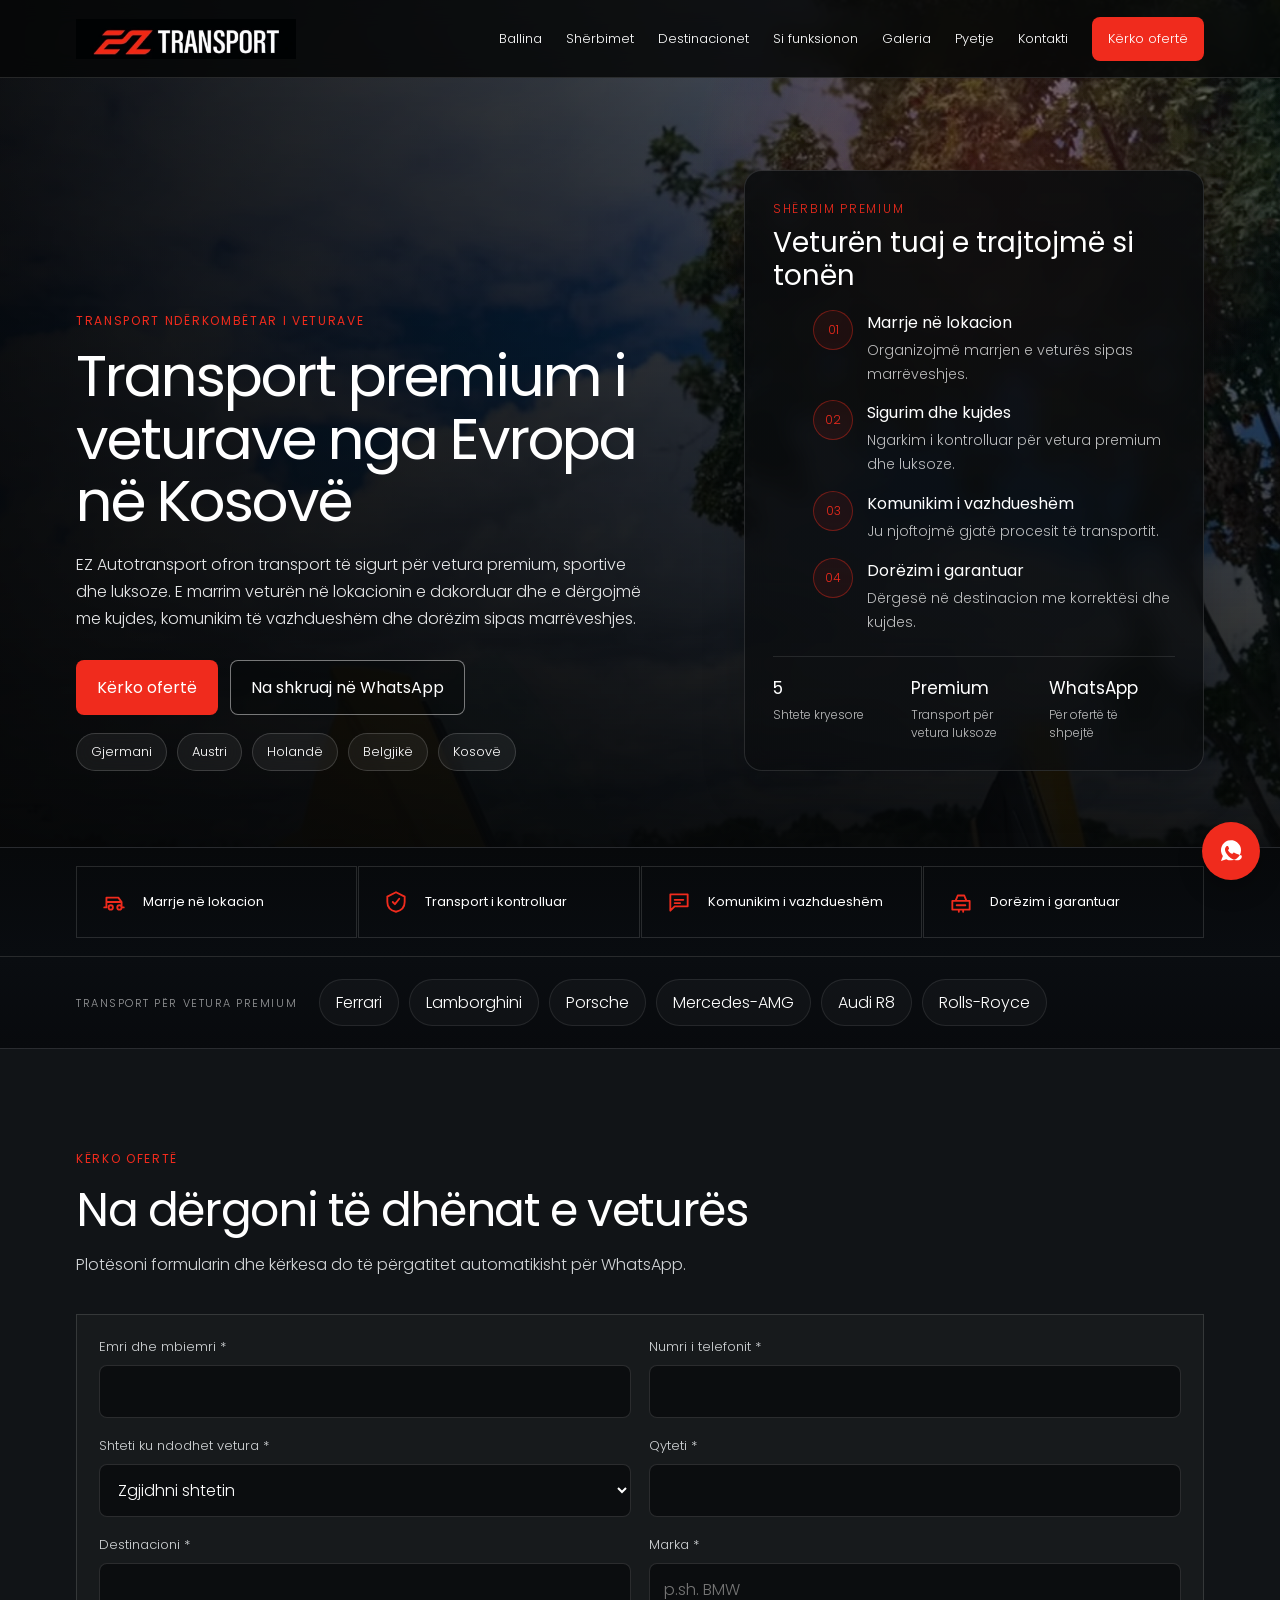
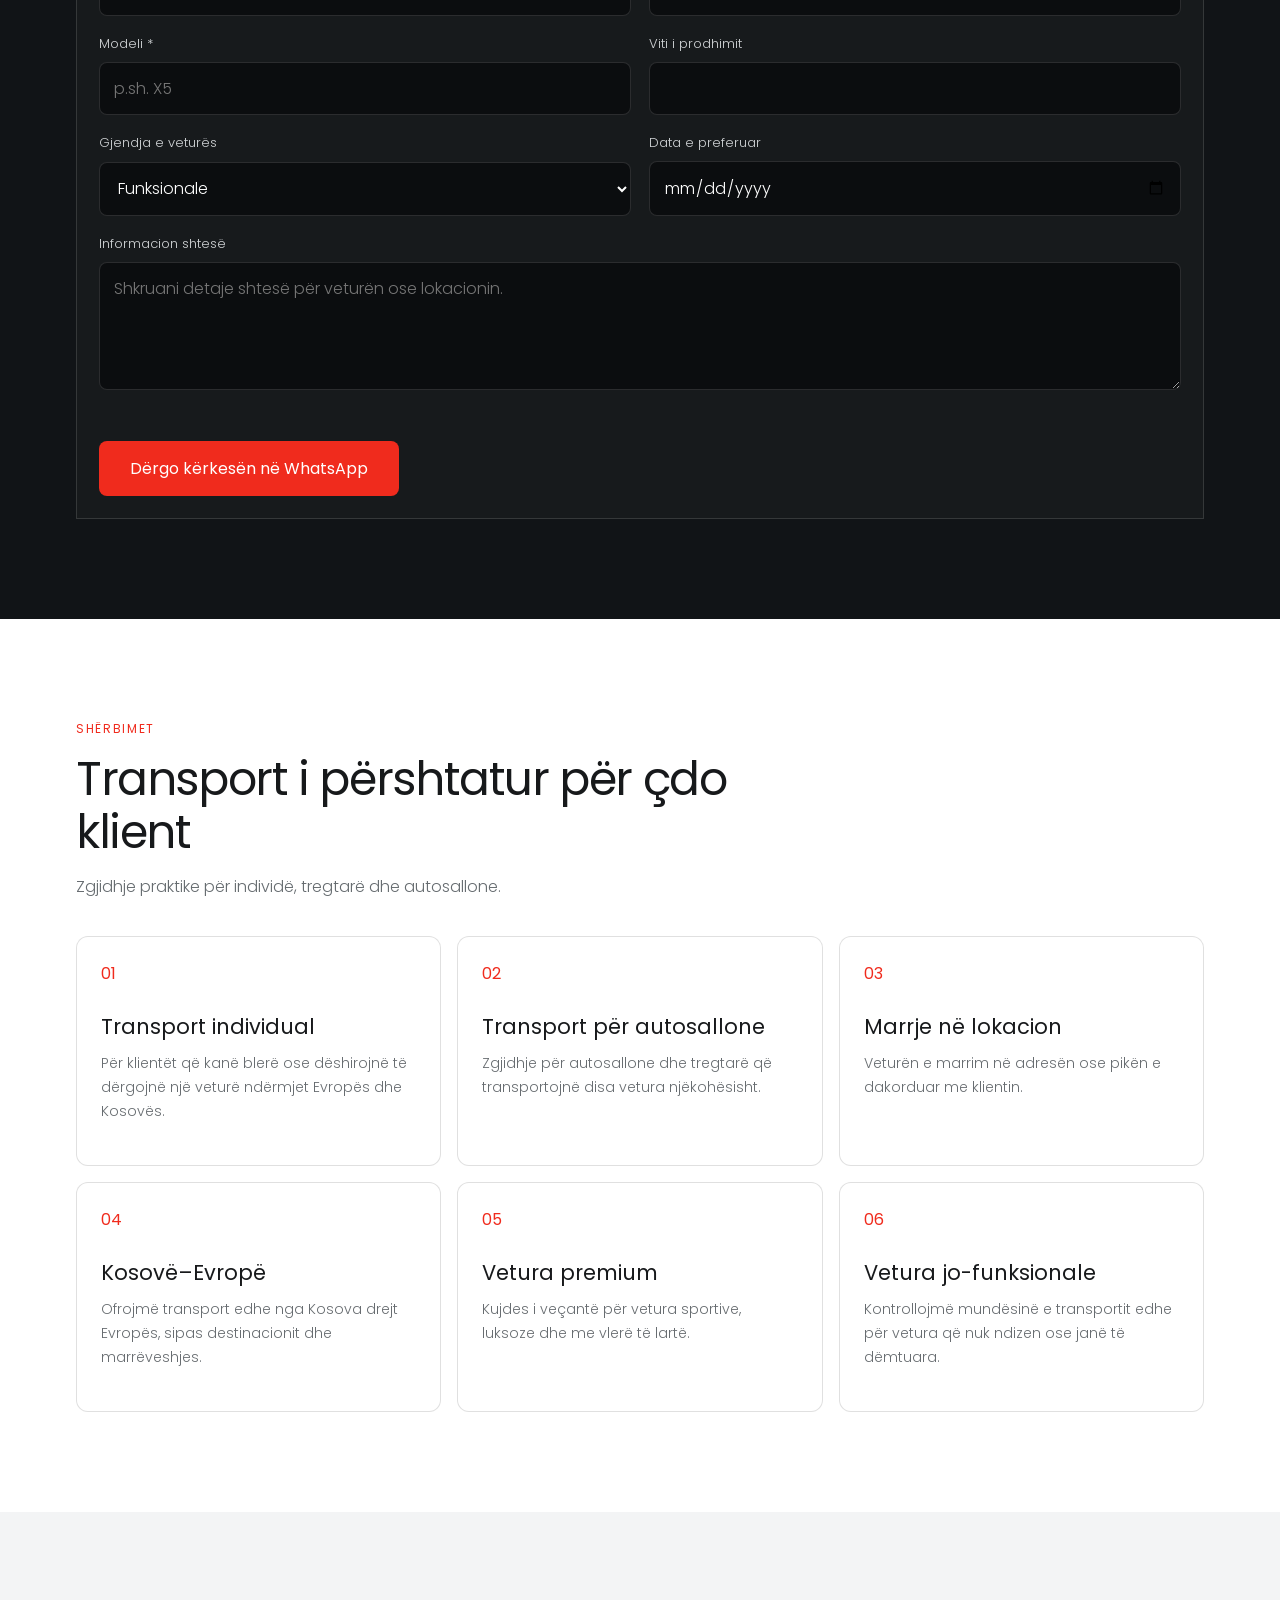
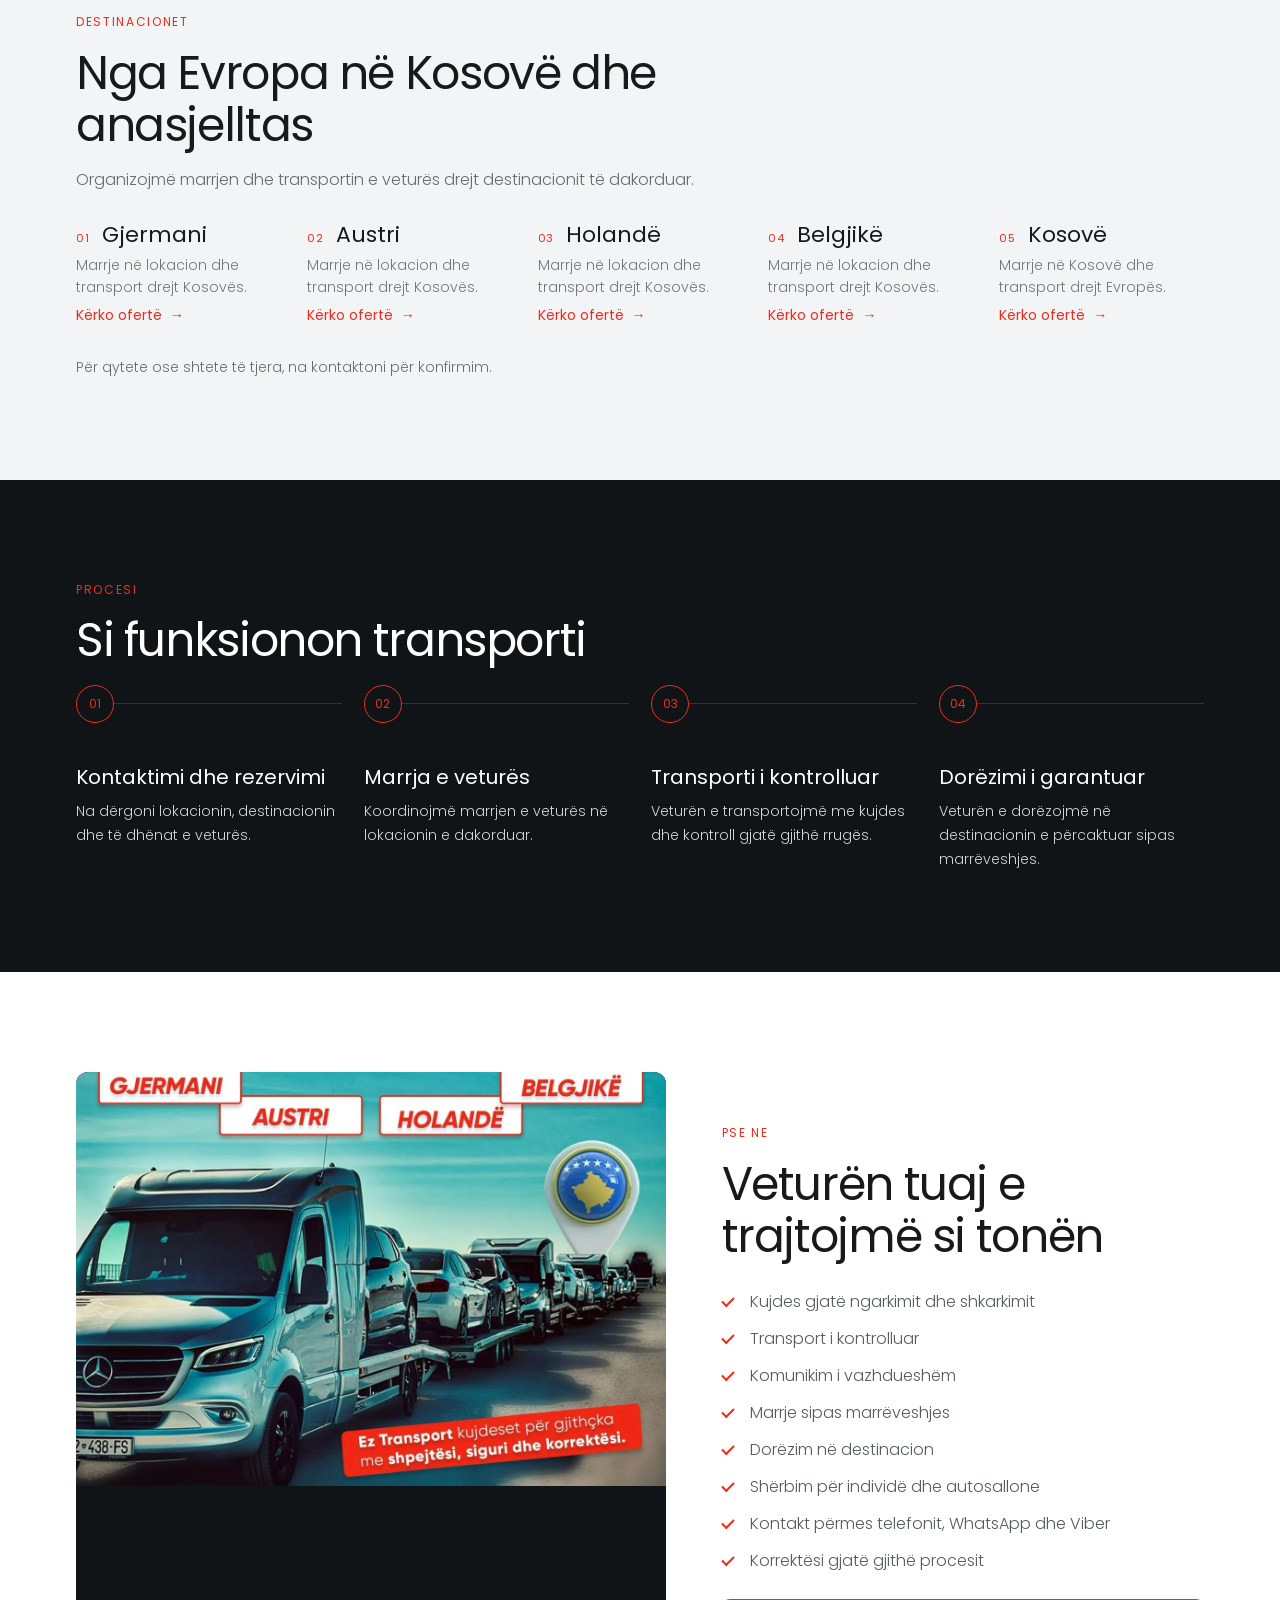
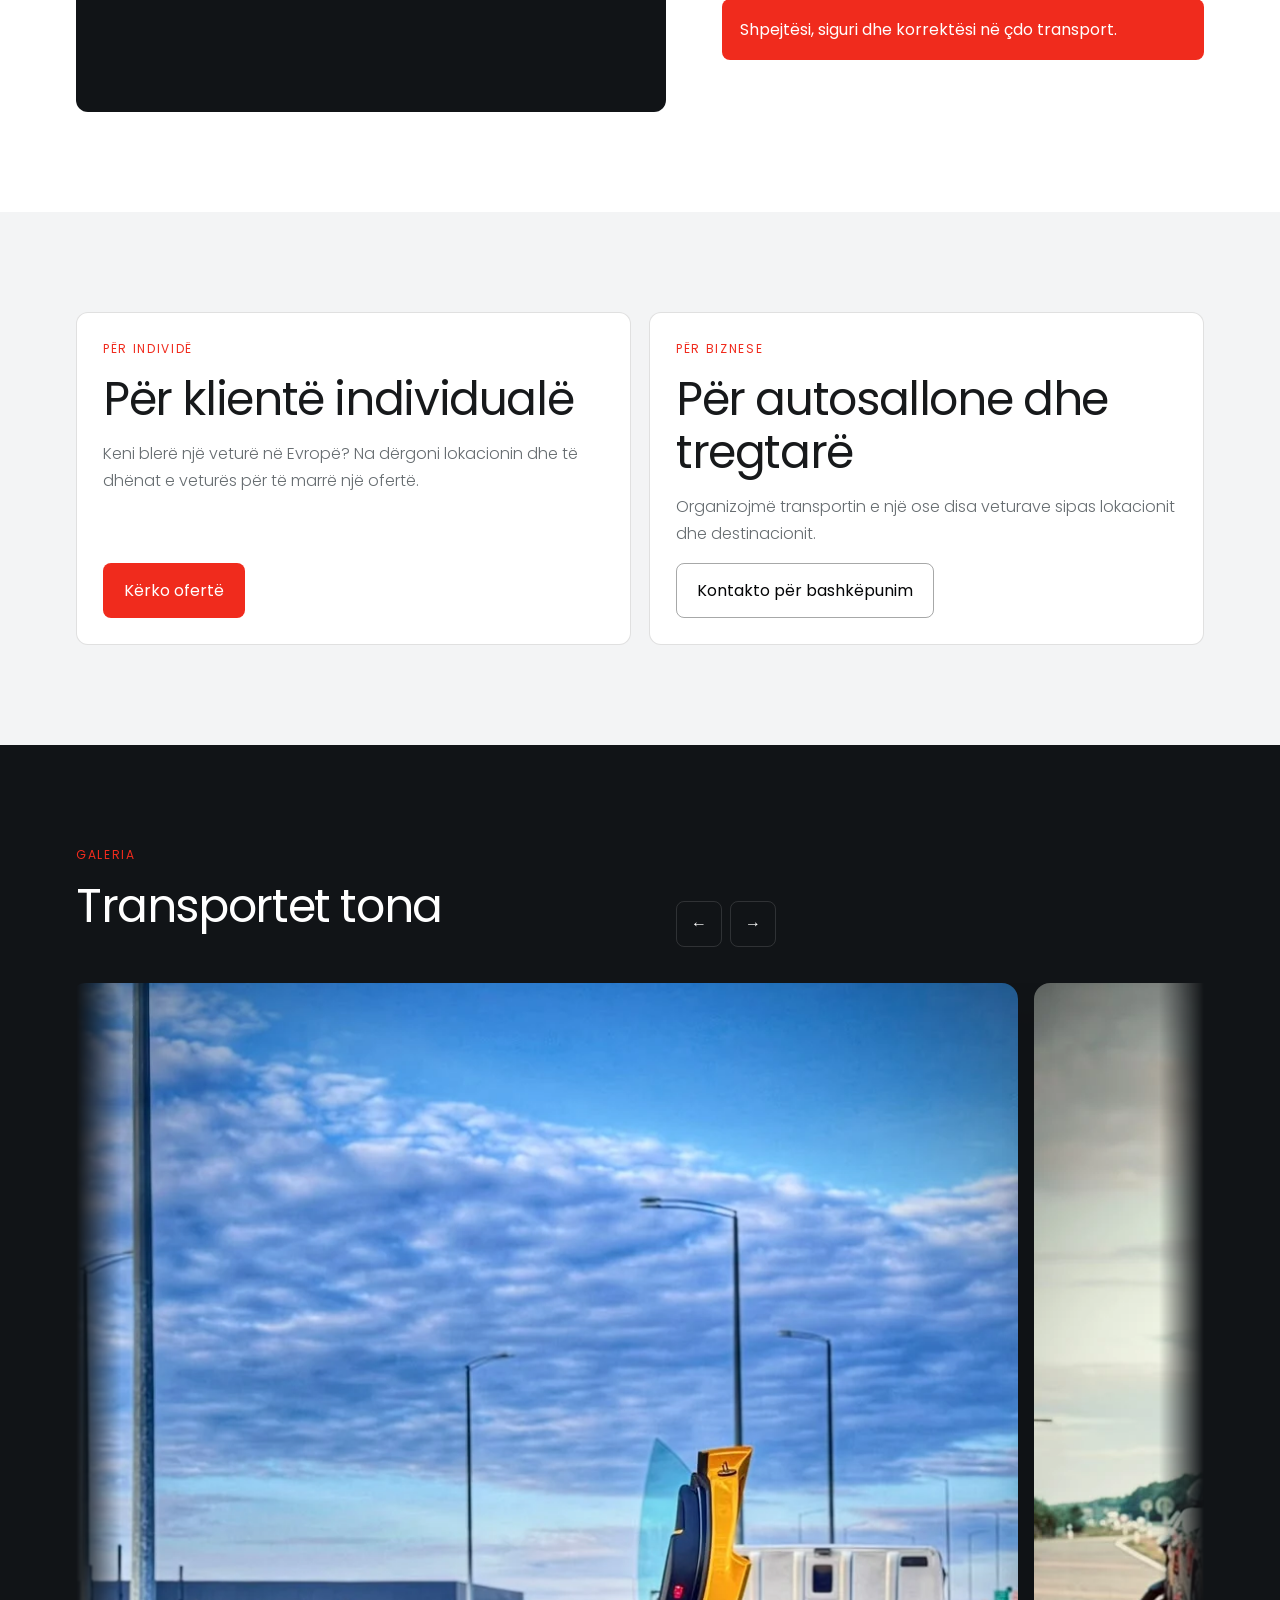
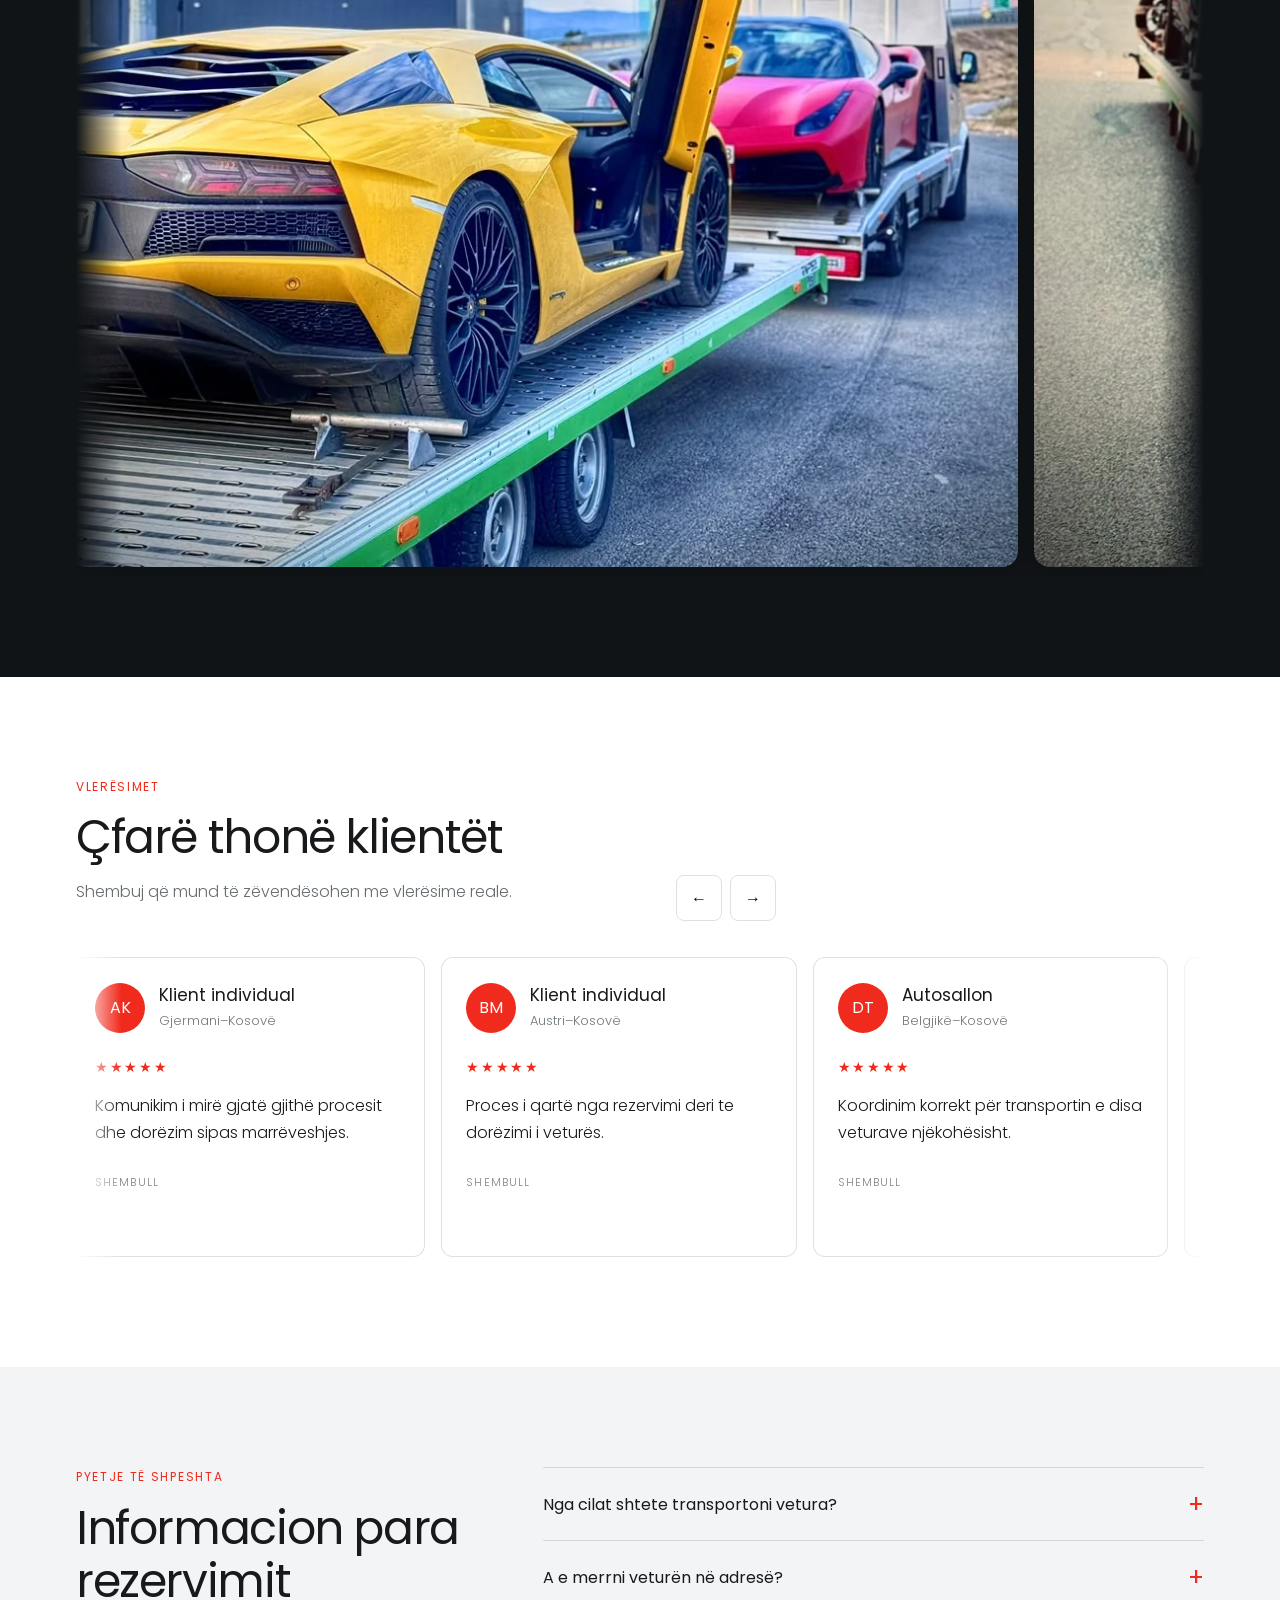
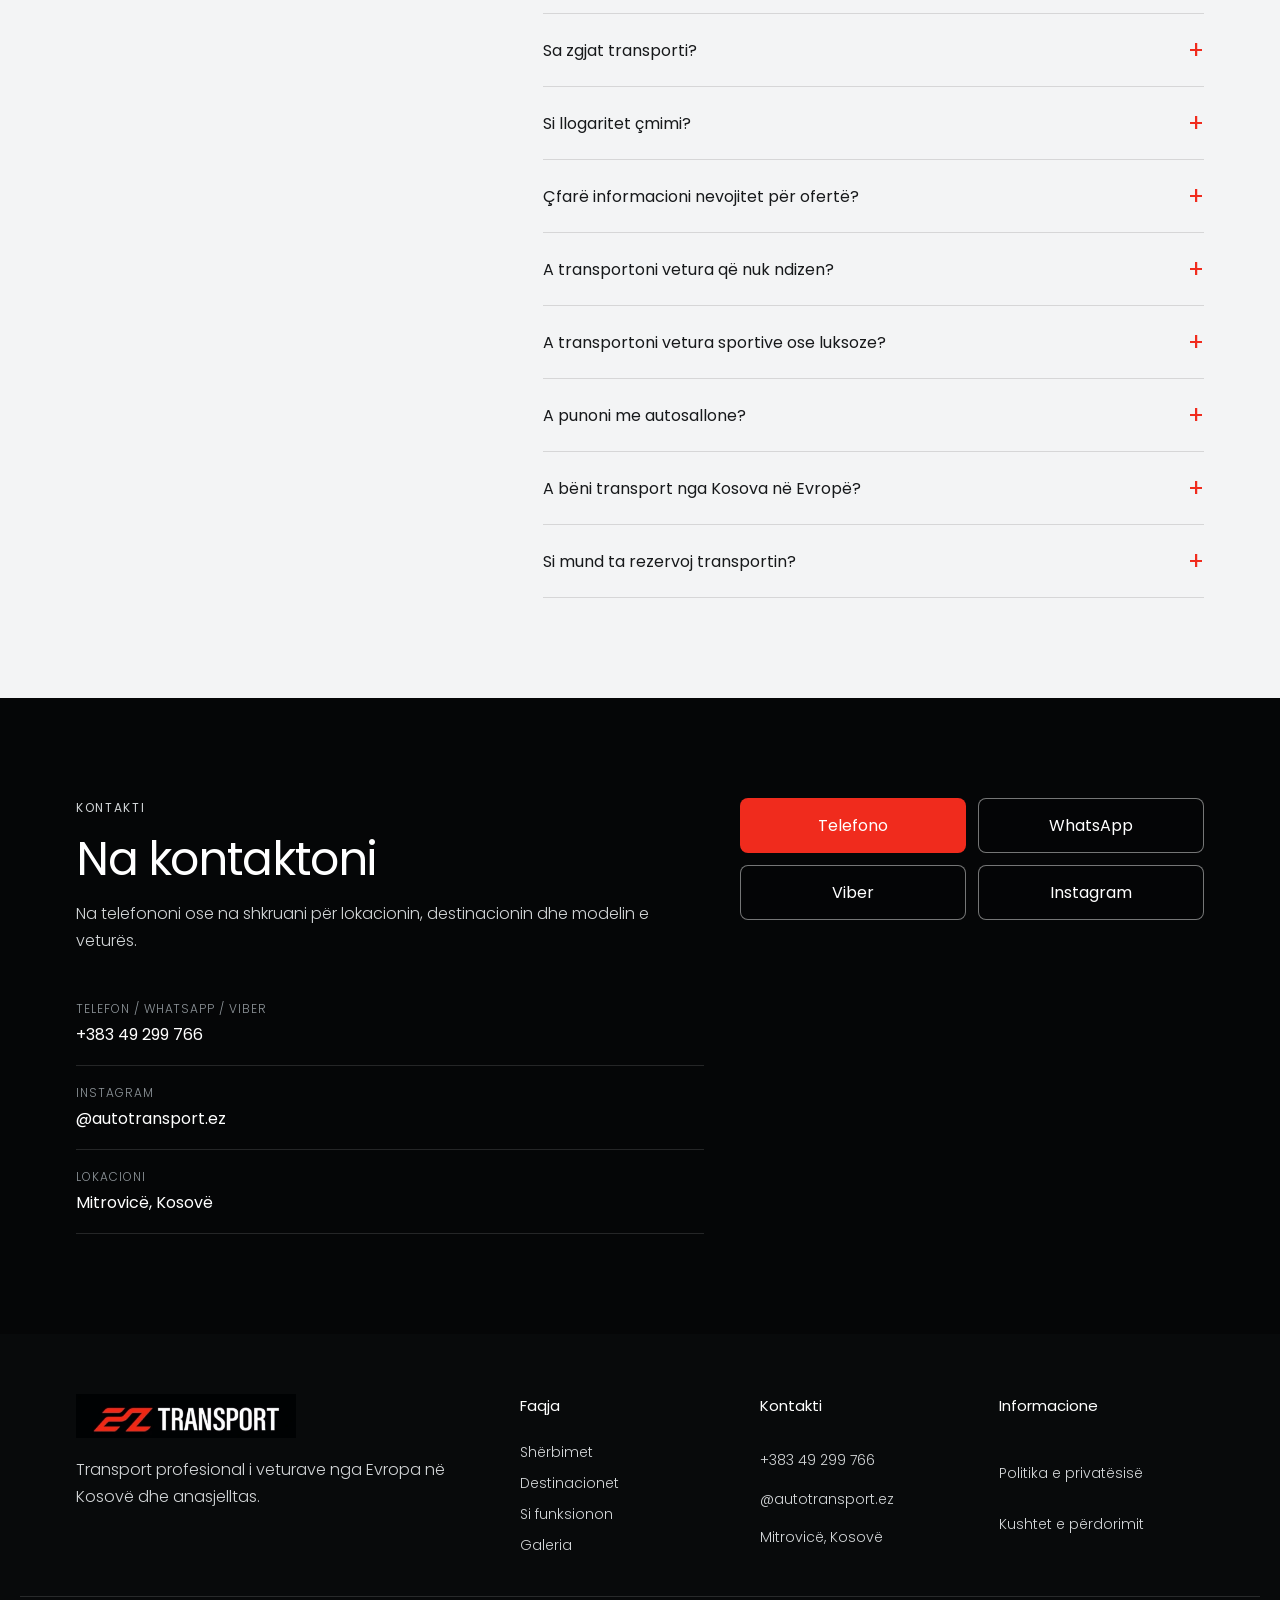
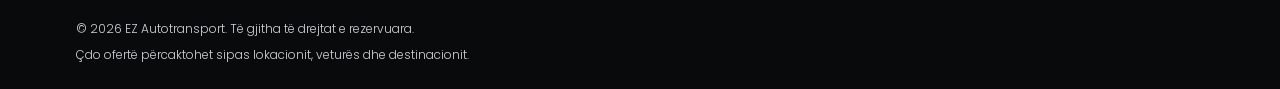
==== commit 92a1495c: "b" ====
--- a/index.html
+++ b/index.html
@@ -71,16 +71,40 @@
 
   <main id="main">
     <section class="hero" id="ballina">
-      <img class="hero-image" src="assets/images/hero-transport-premium.webp" alt="Veturë premium duke u transportuar" fetchpriority="high">
+      <img class="hero-image" src="assets/images/hero-transport-premium.webp" alt="Transport premium i veturave luksoze" fetchpriority="high">
       <div class="hero-overlay"></div>
-      <div class="container hero-content">
-        <p class="eyebrow">Transport ndërkombëtar i veturave</p>
-        <h1>Transport i sigurt i veturave nga Evropa në Kosovë</h1>
-        <p class="hero-text">E marrim veturën në lokacionin e dakorduar dhe e transportojmë drejt Kosovës ose Evropës me kujdes, siguri dhe korrektësi.</p>
-        <div class="hero-actions">
-          <a class="button button-primary" href="#oferta">Kërko ofertë</a>
-          <a class="button button-secondary" href="https://wa.me/38349299766?text=P%C3%ABrsh%C3%ABndetje%20EZ%20Autotransport%2C%20d%C3%ABshiroj%20t%C3%AB%20k%C3%ABrkoj%20nj%C3%AB%20ofert%C3%AB%20p%C3%ABr%20transportin%20e%20nj%C3%AB%20veture." target="_blank" rel="noopener">Na shkruaj në WhatsApp</a>
-        </div>
+      <div class="container hero-content hero-grid">
+        <div class="hero-copy">
+          <p class="eyebrow">Transport ndërkombëtar i veturave</p>
+          <h1>Transport premium i veturave nga Evropa në Kosovë</h1>
+          <p class="hero-text">EZ Autotransport ofron transport të sigurt për vetura premium, sportive dhe luksoze. E marrim veturën në lokacionin e dakorduar dhe e dërgojmë me kujdes, komunikim të vazhdueshëm dhe dorëzim sipas marrëveshjes.</p>
+          <div class="hero-actions">
+            <a class="button button-primary" href="#oferta">Kërko ofertë</a>
+            <a class="button button-secondary" href="https://wa.me/38349299766?text=P%C3%ABrsh%C3%ABndetje%20EZ%20Autotransport%2C%20d%C3%ABshiroj%20t%C3%AB%20k%C3%ABrkoj%20nj%C3%AB%20ofert%C3%AB%20p%C3%ABr%20transportin%20e%20nj%C3%AB%20veture." target="_blank" rel="noopener">Na shkruaj në WhatsApp</a>
+          </div>
+          <div class="hero-pills" aria-label="Destinacionet kryesore">
+            <span>Gjermani</span>
+            <span>Austri</span>
+            <span>Holandë</span>
+            <span>Belgjikë</span>
+            <span>Kosovë</span>
+          </div>
+        </div>
+        <aside class="hero-card" aria-label="Përmbledhje e shërbimit premium">
+          <p class="hero-card-label">Shërbim premium</p>
+          <h2>Veturën tuaj e trajtojmë si tonën</h2>
+          <ul class="hero-feature-list">
+            <li><span>01</span><div><strong>Marrje në lokacion</strong><p>Organizojmë marrjen e veturës sipas marrëveshjes.</p></div></li>
+            <li><span>02</span><div><strong>Sigurim dhe kujdes</strong><p>Ngarkim i kontrolluar për vetura premium dhe luksoze.</p></div></li>
+            <li><span>03</span><div><strong>Komunikim i vazhdueshëm</strong><p>Ju njoftojmë gjatë procesit të transportit.</p></div></li>
+            <li><span>04</span><div><strong>Dorëzim i garantuar</strong><p>Dërgesë në destinacion me korrektësi dhe kujdes.</p></div></li>
+          </ul>
+          <div class="hero-stats">
+            <article><strong>5</strong><span>Shtete kryesore</span></article>
+            <article><strong>Premium</strong><span>Transport për vetura luksoze</span></article>
+            <article><strong>WhatsApp</strong><span>Për ofertë të shpejtë</span></article>
+          </div>
+        </aside>
       </div>
     </section>
 
@@ -110,6 +134,20 @@
           </span>
           <span>Dorëzim i garantuar</span>
         </article>
+      </div>
+    </section>
+
+    <section class="luxury-strip" aria-label="Veturat që transportohen shpesh">
+      <div class="container luxury-strip-inner">
+        <p class="luxury-strip-label">Transport për vetura premium</p>
+        <div class="luxury-brands" role="list" aria-label="Marka të veturave premium">
+          <span role="listitem">Ferrari</span>
+          <span role="listitem">Lamborghini</span>
+          <span role="listitem">Porsche</span>
+          <span role="listitem">Mercedes-AMG</span>
+          <span role="listitem">Audi R8</span>
+          <span role="listitem">Rolls-Royce</span>
+        </div>
       </div>
     </section>
 
@@ -261,7 +299,7 @@
     <section class="section" id="pse-ne">
       <div class="container split-layout">
         <div class="split-image">
-          <img src="assets/images/transportues-veturash.webp" alt="Transportues me disa vetura" loading="lazy">
+          <img src="assets/images/transportues-veturash.webp" alt="Kamion transporti me vetura luksoze" loading="lazy">
         </div>
         <div class="split-content">
           <p class="eyebrow">Pse ne</p>
@@ -311,11 +349,26 @@
           </div>
         </div>
         <div class="gallery-track" id="gallery-track">
-          <button class="gallery-item" type="button" data-full="assets/images/galeri-01.webp"><img src="assets/images/galeri-01.webp" alt="Procesi i transportit të veturave" loading="lazy"></button>
-          <button class="gallery-item" type="button" data-full="assets/images/galeri-02.webp"><img src="assets/images/galeri-02.webp" alt="Rruga e transportit nga Evropa në Kosovë" loading="lazy"></button>
-          <button class="gallery-item" type="button" data-full="assets/images/galeri-03.webp"><img src="assets/images/galeri-03.webp" alt="Transportues me vetura në rrugë" loading="lazy"></button>
-          <button class="gallery-item" type="button" data-full="assets/images/galeri-04.webp"><img src="assets/images/galeri-04.webp" alt="Veturë sportive në transportues" loading="lazy"></button>
-          <button class="gallery-item" type="button" data-full="assets/images/galeri-05.webp"><img src="assets/images/galeri-05.webp" alt="Transport i kontrolluar i veturave" loading="lazy"></button>
+          <button class="gallery-item" type="button" data-full="assets/images/galeri-01.webp"><img src="assets/images/galeri-01.webp" alt="Lamborghini e verdhë dhe Ferrari e kuqe në transport" loading="lazy"></button>
+          <button class="gallery-item" type="button" data-full="assets/images/galeri-02.webp"><img src="assets/images/galeri-02.webp" alt="Porsche në transportues me vetura të tjera luksoze" loading="lazy"></button>
+          <button class="gallery-item" type="button" data-full="assets/images/galeri-03.webp"><img src="assets/images/galeri-03.webp" alt="Lamborghini e bardhë në transportues me vetura premium" loading="lazy"></button>
+          <button class="gallery-item" type="button" data-full="assets/images/galeri-04.webp"><img src="assets/images/galeri-04.webp" alt="Ferrari e kuqe matte në transportues" loading="lazy"></button>
+          <button class="gallery-item" type="button" data-full="assets/images/galeri-05.webp"><img src="assets/images/galeri-05.webp" alt="Ferrari e kuqe në afërsi gjatë transportit" loading="lazy"></button>
+          <button class="gallery-item" type="button" data-full="assets/images/galeri-06.webp"><img src="assets/images/galeri-06.webp" alt="Lamborghini e bardhë dhe veturë e artë në transportues" loading="lazy"></button>
+          <button class="gallery-item" type="button" data-full="assets/images/galeri-07.webp"><img src="assets/images/galeri-07.webp" alt="Mercedes G-Class dhe Porsche në transportues" loading="lazy"></button>
+          <button class="gallery-item" type="button" data-full="assets/images/galeri-08.webp"><img src="assets/images/galeri-08.webp" alt="Ferrari dhe Porsche në trailer të gjelbër" loading="lazy"></button>
+          <button class="gallery-item" type="button" data-full="assets/images/galeri-09.webp"><img src="assets/images/galeri-09.webp" alt="Superveturë e bardhë në transportues" loading="lazy"></button>
+          <button class="gallery-item" type="button" data-full="assets/images/galeri-10.webp"><img src="assets/images/galeri-10.webp" alt="Lamborghini e bardhë me shirita portokalli në rrugë" loading="lazy"></button>
+          <button class="gallery-item" type="button" data-full="assets/images/galeri-11.webp"><img src="assets/images/galeri-11.webp" alt="Lamborghini blu në transportues" loading="lazy"></button>
+          <button class="gallery-item" type="button" data-full="assets/images/galeri-12.webp"><img src="assets/images/galeri-12.webp" alt="Kamion transporti me Rolls-Royce në trailer" loading="lazy"></button>
+          <button class="gallery-item" type="button" data-full="assets/images/galeri-13.webp"><img src="assets/images/galeri-13.webp" alt="Mercedes SLS AMG i zi në transportues" loading="lazy"></button>
+          <button class="gallery-item" type="button" data-full="assets/images/galeri-14.webp"><img src="assets/images/galeri-14.webp" alt="Lamborghini e verdhë dhe Mercedes G-Class në transport" loading="lazy"></button>
+          <button class="gallery-item" type="button" data-full="assets/images/galeri-15.webp"><img src="assets/images/galeri-15.webp" alt="Lamborghini e verdhë me dyer të hapura në trailer" loading="lazy"></button>
+          <button class="gallery-item" type="button" data-full="assets/images/galeri-16.webp"><img src="assets/images/galeri-16.webp" alt="Ferrari e kuqe në transportues nga afër" loading="lazy"></button>
+          <button class="gallery-item" type="button" data-full="assets/images/galeri-17.webp"><img src="assets/images/galeri-17.webp" alt="Audi R8 dhe Mercedes G-Class në trailer" loading="lazy"></button>
+          <button class="gallery-item" type="button" data-full="assets/images/galeri-18.webp"><img src="assets/images/galeri-18.webp" alt="Superveturë e bardhë përpara tabelës Alberti" loading="lazy"></button>
+          <button class="gallery-item" type="button" data-full="assets/images/galeri-19.webp"><img src="assets/images/galeri-19.webp" alt="Audi R8 e verdhë në rrugë me transportues" loading="lazy"></button>
+          <button class="gallery-item" type="button" data-full="assets/images/galeri-20.webp"><img src="assets/images/galeri-20.webp" alt="Lamborghini e verdhë dhe Ferrari e kuqe në transportues" loading="lazy"></button>
         </div>
       </div>
     </section>
--- a/assets/css/style.css
+++ b/assets/css/style.css
@@ -136,14 +136,119 @@
 .hero-image { object-fit: cover; object-position: 54% center; }
 .hero-overlay {
   background:
-    linear-gradient(180deg, rgba(5,6,7,.42) 0%, rgba(5,6,7,.42) 30%, rgba(5,6,7,.92) 100%),
-    linear-gradient(90deg, rgba(5,6,7,.5), transparent 70%);
+    radial-gradient(circle at 78% 22%, rgba(240,43,29,.18), transparent 28%),
+    linear-gradient(180deg, rgba(5,6,7,.30) 0%, rgba(5,6,7,.40) 28%, rgba(5,6,7,.92) 100%),
+    linear-gradient(90deg, rgba(5,6,7,.78) 0%, rgba(5,6,7,.48) 42%, rgba(5,6,7,.2) 100%);
 }
 .hero-content {
   position: relative;
   z-index: 1;
   padding-top: calc(var(--header-height) + 74px);
   padding-bottom: 54px;
+}
+.hero-grid {
+  display: grid;
+  gap: 26px;
+}
+.hero-copy {
+  max-width: 760px;
+}
+.hero-pills {
+  display: flex;
+  flex-wrap: wrap;
+  gap: 10px;
+  margin-top: 18px;
+}
+.hero-pills span {
+  display: inline-flex;
+  align-items: center;
+  min-height: 38px;
+  padding: 8px 14px;
+  border: 1px solid rgba(255,255,255,.16);
+  border-radius: 999px;
+  color: var(--white);
+  background: rgba(255,255,255,.06);
+  backdrop-filter: blur(10px);
+  font-size: 13px;
+}
+.hero-card {
+  position: relative;
+  z-index: 1;
+  padding: 22px;
+  border: 1px solid rgba(255,255,255,.12);
+  border-radius: 18px;
+  background: linear-gradient(180deg, rgba(10,12,14,.88) 0%, rgba(10,12,14,.72) 100%);
+  box-shadow: 0 20px 44px rgba(0,0,0,.18);
+  backdrop-filter: blur(10px);
+}
+.hero-card-label {
+  margin-bottom: 8px;
+  color: var(--red);
+  text-transform: uppercase;
+  letter-spacing: .14em;
+  font-size: 12px;
+}
+.hero-card h2 {
+  margin: 0 0 18px;
+  color: var(--white);
+  font-size: 24px;
+  line-height: 1.15;
+}
+.hero-feature-list {
+  display: grid;
+  gap: 14px;
+}
+.hero-feature-list li {
+  display: grid;
+  grid-template-columns: 40px minmax(0, 1fr);
+  gap: 14px;
+  align-items: start;
+}
+.hero-feature-list li > span {
+  display: grid;
+  place-items: center;
+  width: 40px;
+  height: 40px;
+  border-radius: 50%;
+  border: 1px solid rgba(240,43,29,.4);
+  color: var(--red);
+  background: rgba(240,43,29,.08);
+  font-size: 12px;
+}
+.hero-feature-list strong {
+  display: block;
+  margin-bottom: 4px;
+  color: var(--white);
+  font-weight: 400;
+}
+.hero-feature-list p {
+  margin: 0;
+  color: rgba(255,255,255,.72);
+  font-size: 14px;
+}
+.hero-stats {
+  display: grid;
+  grid-template-columns: repeat(3, minmax(0, 1fr));
+  gap: 12px;
+  margin-top: 22px;
+  padding-top: 18px;
+  border-top: 1px solid rgba(255,255,255,.1);
+}
+.hero-stats article {
+  padding-right: 10px;
+}
+.hero-stats strong {
+  display: block;
+  margin-bottom: 5px;
+  color: var(--white);
+  font-size: 17px;
+  font-weight: 400;
+}
+.hero-stats span {
+  display: block;
+  color: rgba(255,255,255,.72);
+  font-size: 12px;
+  line-height: 1.5;
 }
 .eyebrow {
   margin-bottom: 14px;
@@ -163,7 +268,7 @@
 .hero-text {
   max-width: 650px;
   margin-bottom: 28px;
-  color: var(--gray);
+  color: #e6e7e8;
   font-size: 16px;
 }
 .hero-actions { display: grid; gap: 12px; }
@@ -190,7 +295,7 @@
 .button-secondary:hover { border-color: var(--white); background: rgba(5,6,7,.72); }
 .dark-button { color: var(--black); border-color: rgba(5,6,7,.35); background: transparent; }
 
-.trust-strip { background: var(--black); color: var(--white); border-top: 1px solid var(--border-dark); }
+.trust-strip { background: linear-gradient(180deg, #07090b 0%, #090c10 100%); color: var(--white); border-top: 1px solid var(--border-dark); }
 .trust-grid {
   display: grid;
   grid-template-columns: 1fr 1fr;
@@ -401,10 +506,16 @@
   display: flex;
   gap: 16px;
   overflow-x: auto;
-  scroll-snap-type: x mandatory;
   scrollbar-width: none;
   padding-bottom: 10px;
 }
+.gallery-track { scroll-snap-type: x mandatory; }
+.reviews-track {
+  scroll-snap-type: none;
+  overscroll-behavior-inline: contain;
+  cursor: grab;
+}
+.reviews-track:active { cursor: grabbing; }
 .gallery-track::-webkit-scrollbar, .reviews-track::-webkit-scrollbar { display: none; }
 .gallery-item {
   flex: 0 0 84%;
@@ -621,3 +732,70 @@
   html { scroll-behavior: auto; }
   *, *::before, *::after { animation-duration: .01ms !important; transition-duration: .01ms !important; }
 }
+
+
+.luxury-strip {
+  border-top: 1px solid var(--border-dark);
+  border-bottom: 1px solid var(--border-dark);
+  background: linear-gradient(180deg, #0a0d11 0%, #080a0d 100%);
+}
+.luxury-strip-inner {
+  display: grid;
+  gap: 18px;
+  padding-top: 22px;
+  padding-bottom: 22px;
+}
+.luxury-strip-label {
+  margin: 0;
+  color: rgba(255,255,255,.58);
+  text-transform: uppercase;
+  letter-spacing: .14em;
+  font-size: 11px;
+}
+.luxury-brands {
+  display: flex;
+  flex-wrap: wrap;
+  gap: 10px;
+}
+.luxury-brands span {
+  display: inline-flex;
+  align-items: center;
+  min-height: 42px;
+  padding: 10px 16px;
+  border-radius: 999px;
+  border: 1px solid rgba(255,255,255,.09);
+  color: var(--white);
+  background: rgba(255,255,255,.03);
+}
+.gallery-track, .reviews-track {
+  display: flex;
+  gap: 16px;
+  overflow-x: auto;
+  scrollbar-width: none;
+  padding-bottom: 10px;
+  mask-image: linear-gradient(90deg, transparent 0, black 4%, black 96%, transparent 100%);
+}
+.gallery-track { scroll-snap-type: none; overscroll-behavior-inline: contain; cursor: grab; }
+.gallery-track:active { cursor: grabbing; }
+.gallery-item {
+  flex: 0 0 84%;
+  aspect-ratio: 4 / 5;
+  overflow: hidden;
+  padding: 0;
+  border: 0;
+  border-radius: 16px;
+  background: #0b0d0f;
+  scroll-snap-align: start;
+  box-shadow: 0 18px 36px rgba(0,0,0,.12);
+}
+@media (min-width: 768px) {
+  .hero-grid { grid-template-columns: minmax(0, 1.05fr) minmax(360px, .95fr); align-items: end; gap: 28px; }
+  .hero-card { justify-self: end; max-width: 460px; }
+  .luxury-strip-inner { grid-template-columns: auto 1fr; align-items: center; gap: 22px; }
+}
+@media (min-width: 1024px) {
+  .hero-content { padding-top: calc(var(--header-height) + 92px); padding-bottom: 76px; }
+  .hero-overlay { background: radial-gradient(circle at 78% 22%, rgba(240,43,29,.2), transparent 26%), linear-gradient(180deg, rgba(5,6,7,.25) 0%, rgba(5,6,7,.42) 24%, rgba(5,6,7,.92) 100%), linear-gradient(90deg, rgba(5,6,7,.92) 0%, rgba(5,6,7,.68) 44%, rgba(5,6,7,.22) 100%); }
+  .hero-card { padding: 28px; }
+  .hero-card h2 { font-size: 28px; }
+}
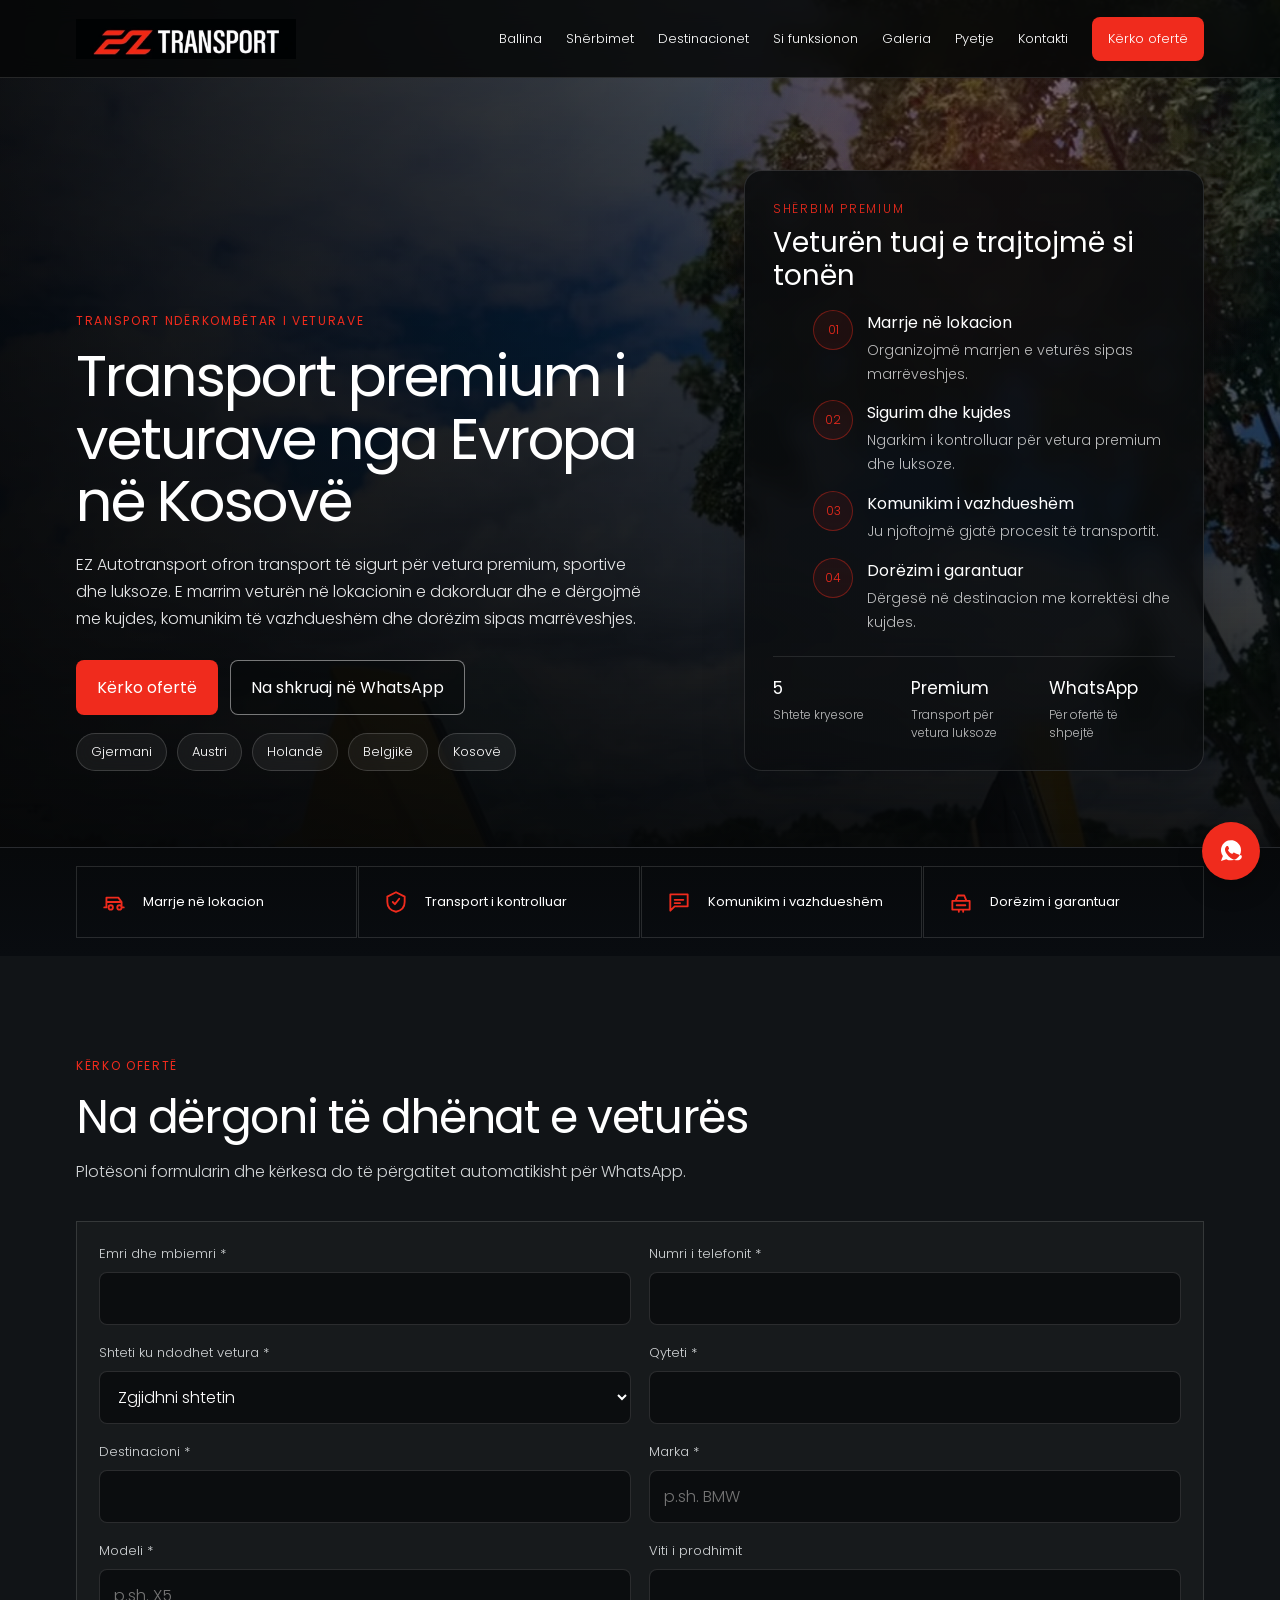
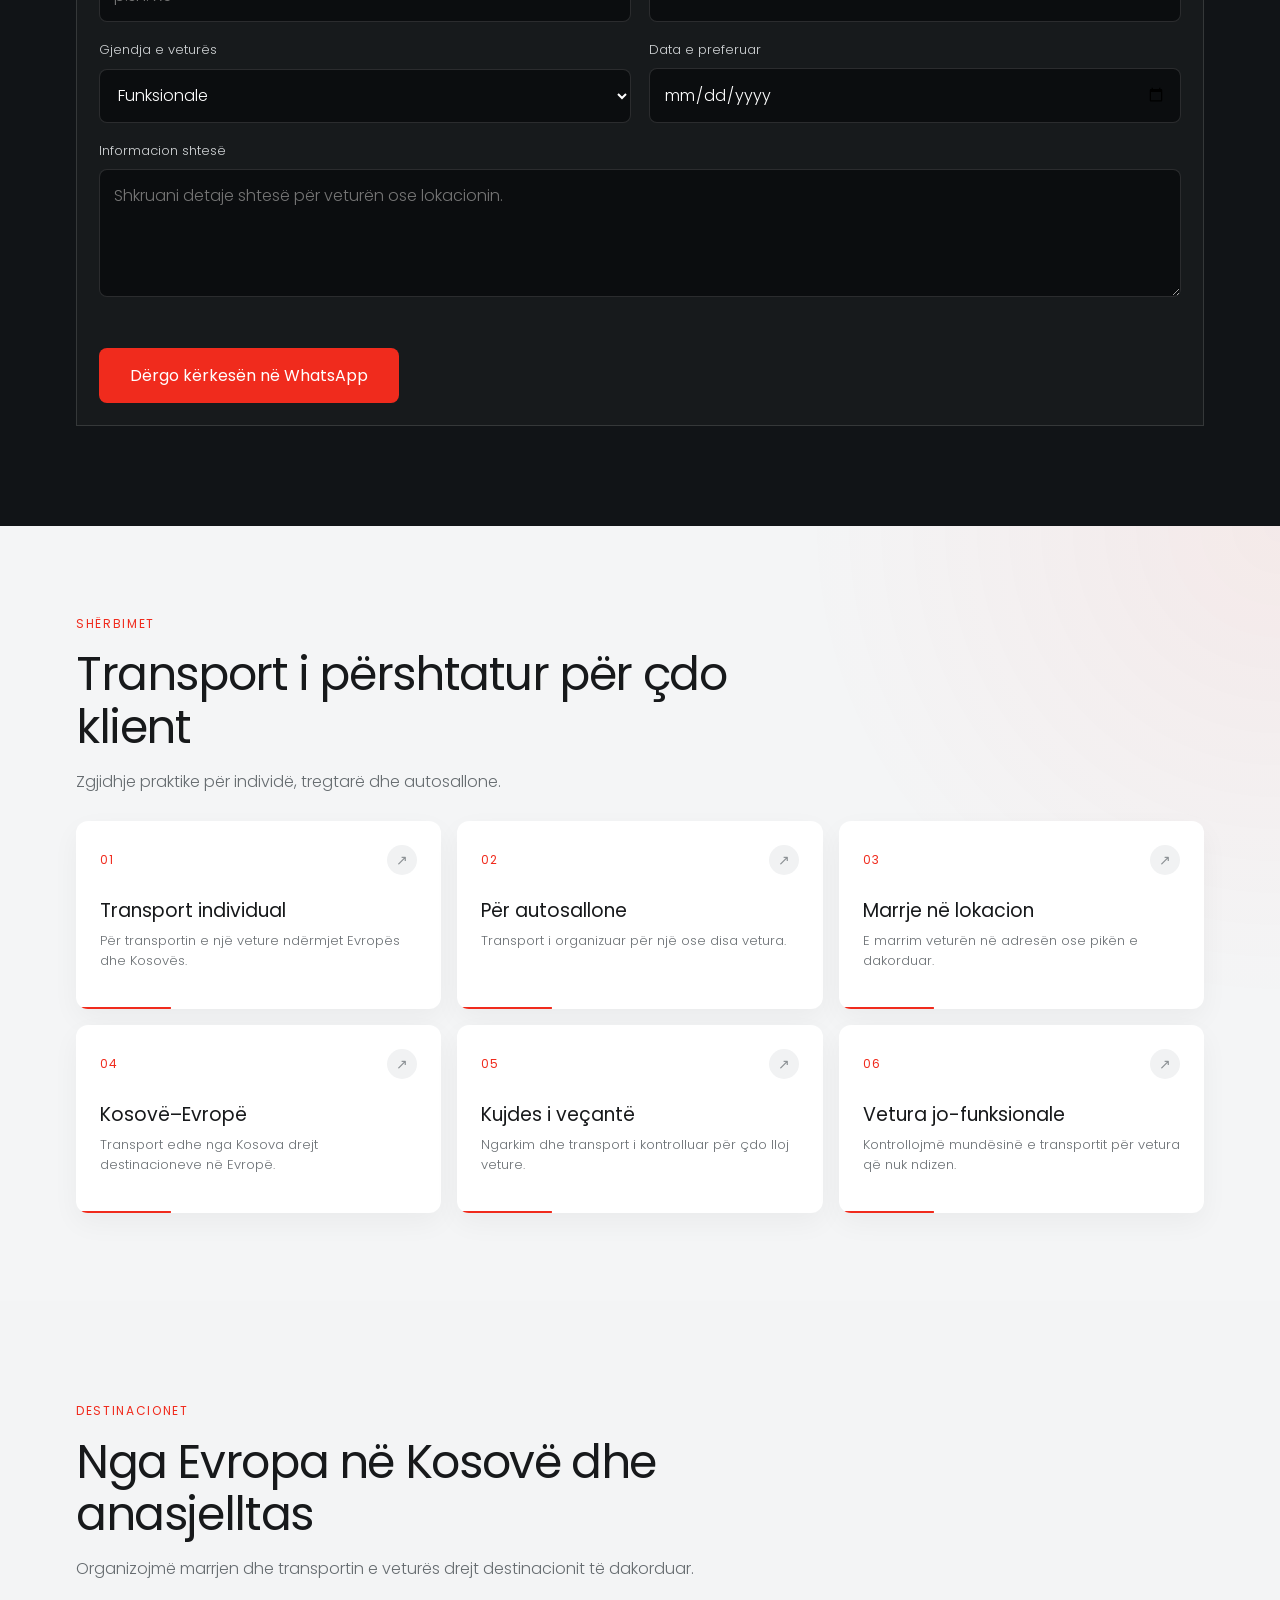
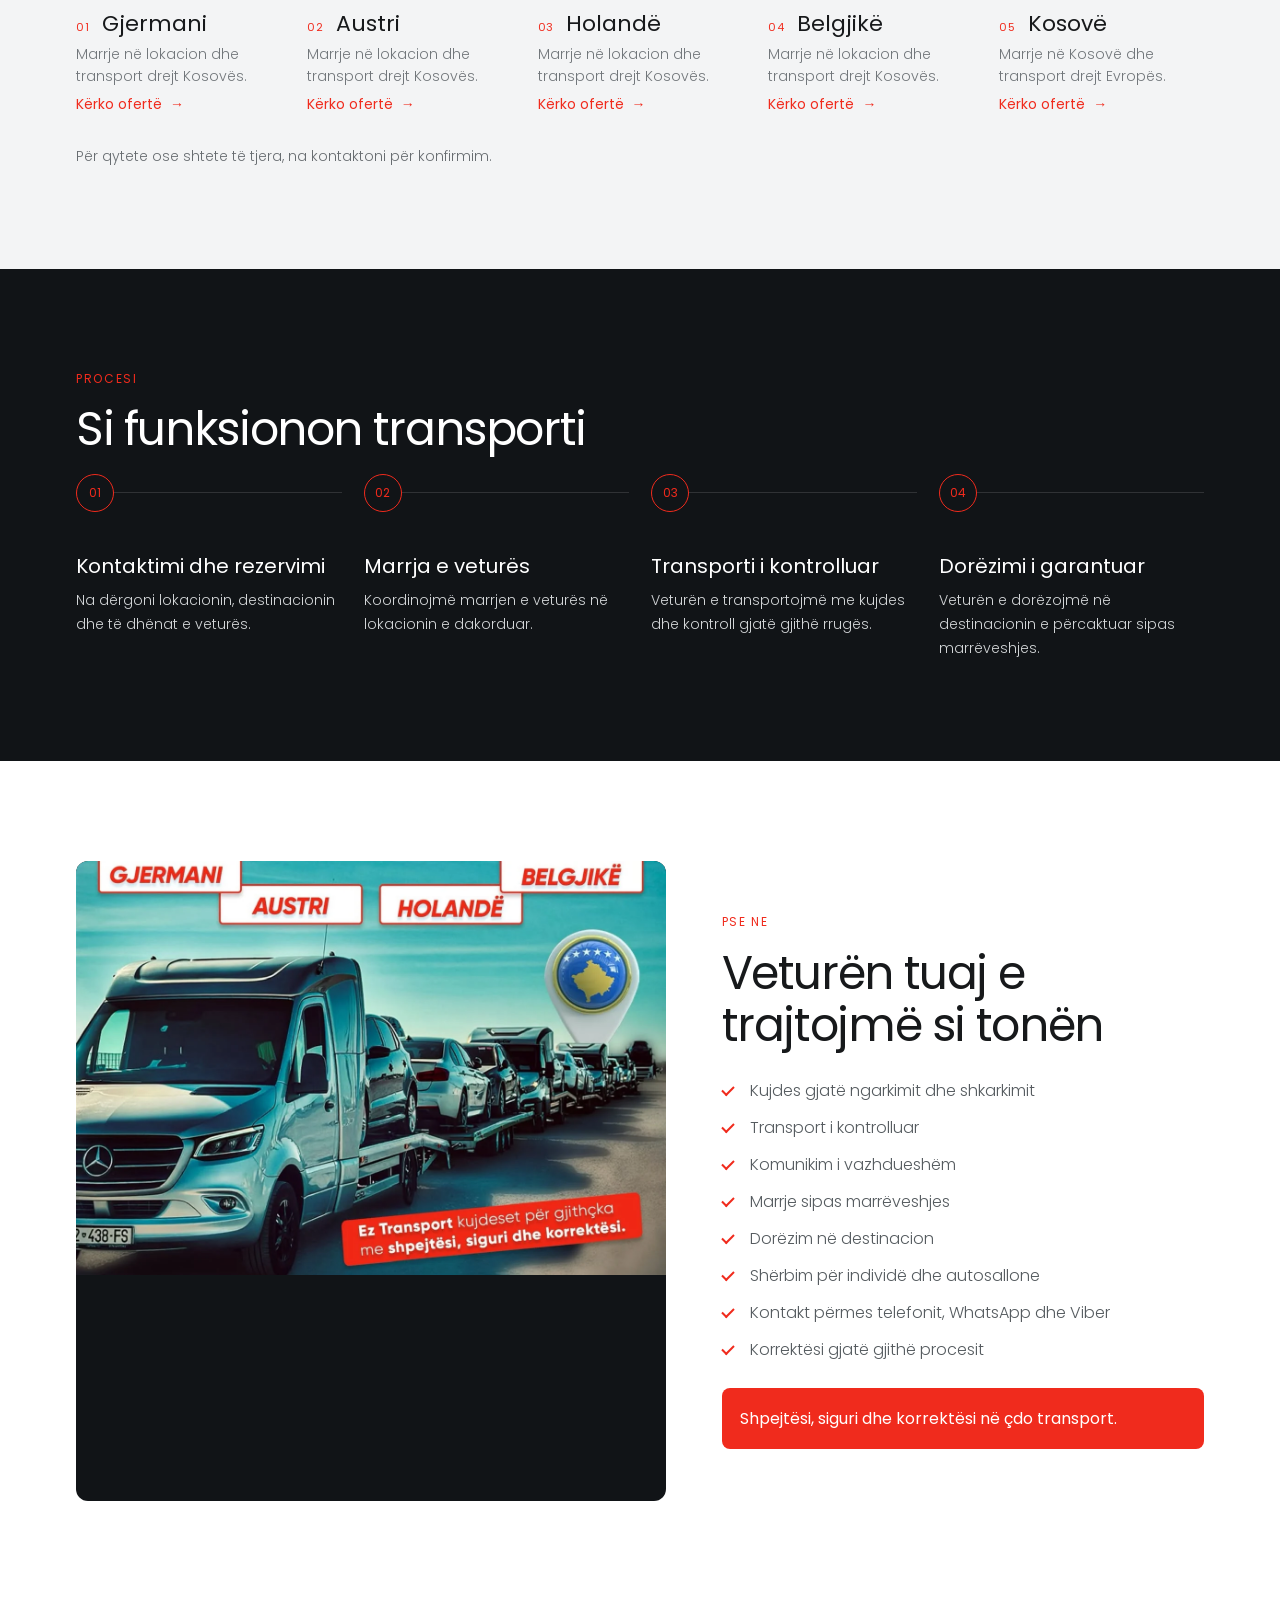
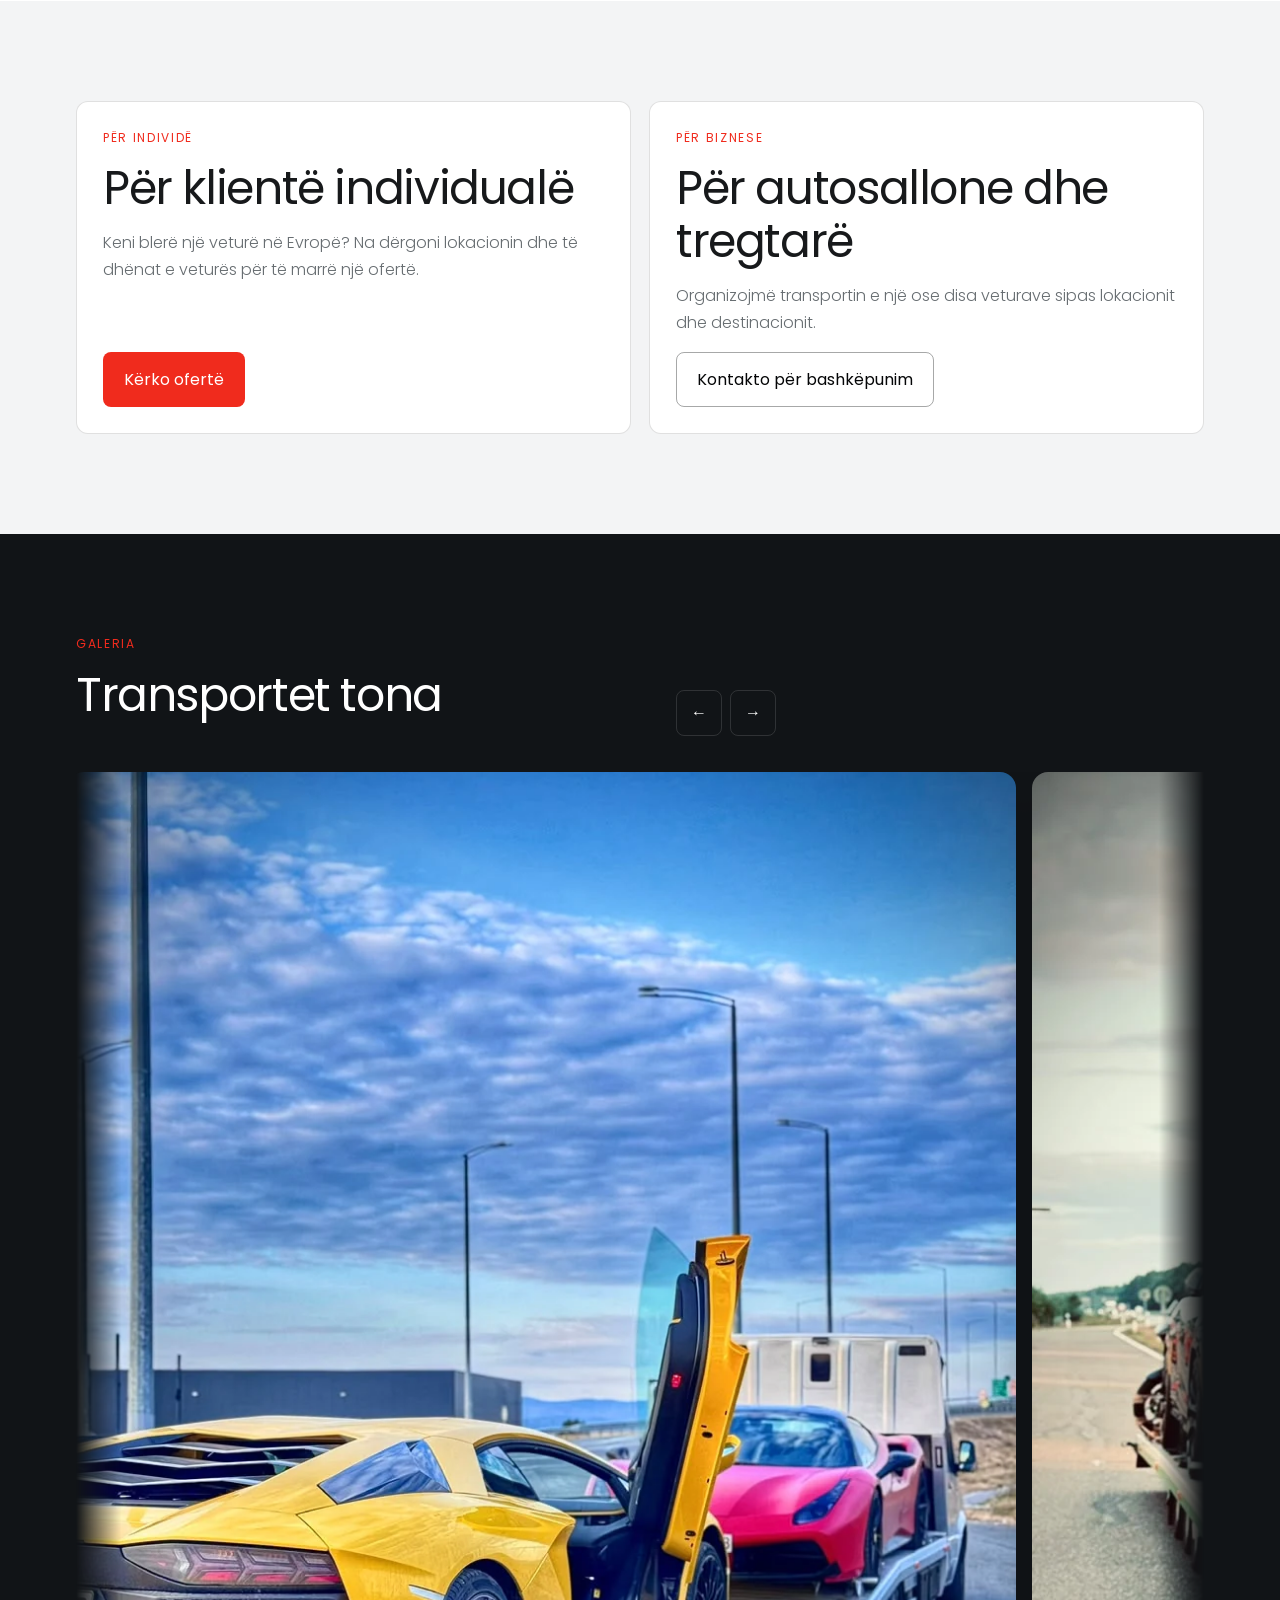
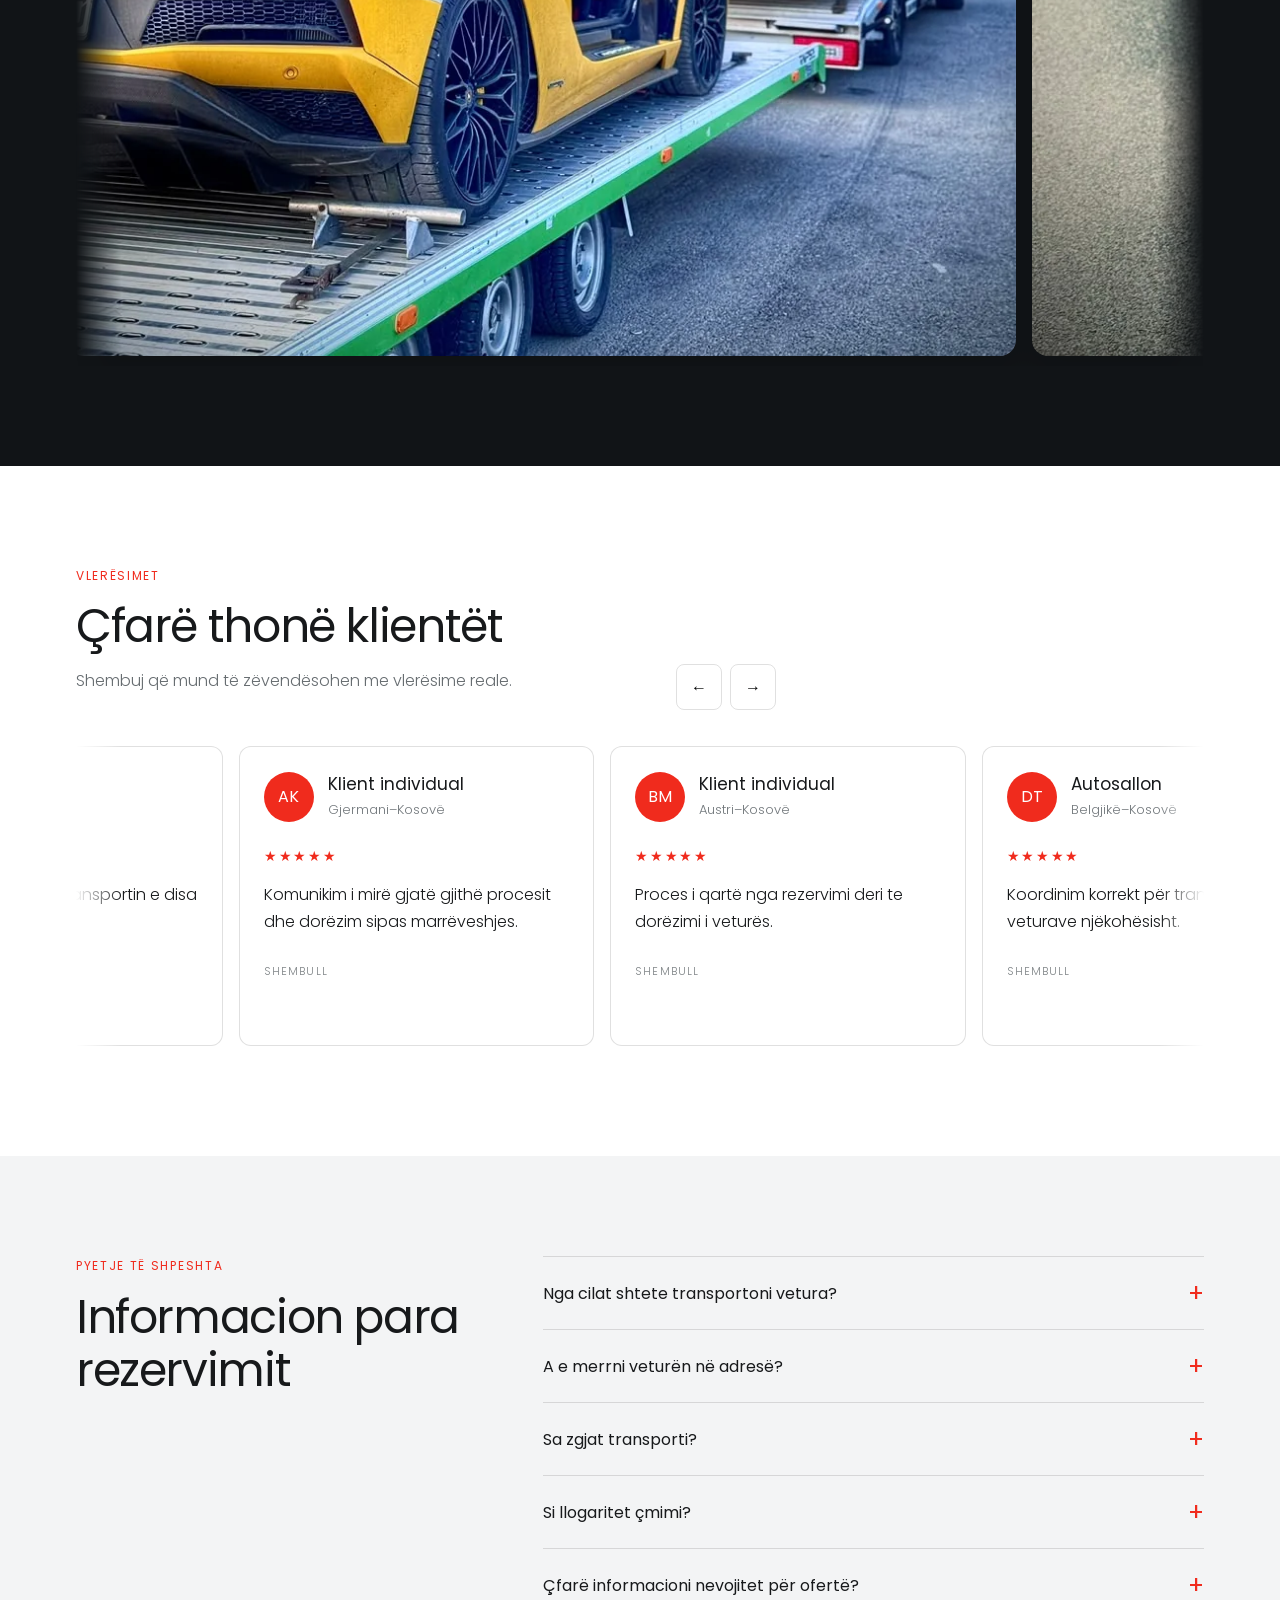
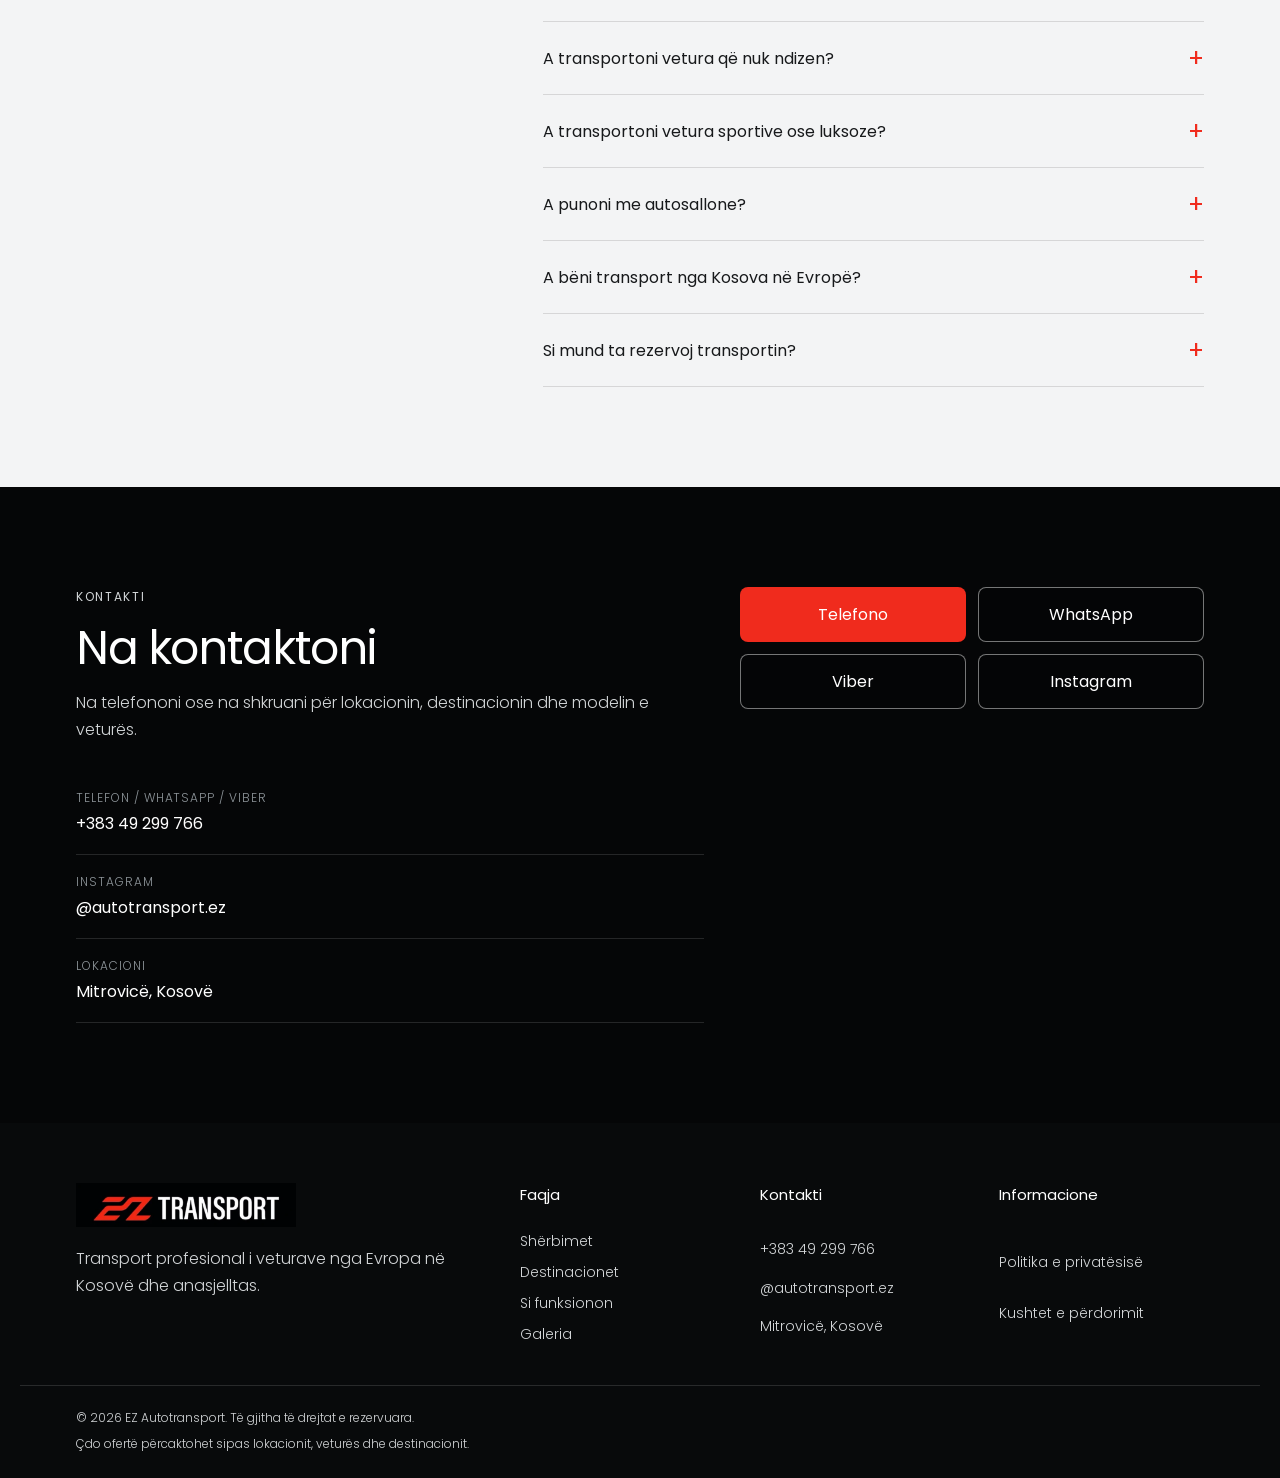
==== commit 115a2cf0: "last" ====
--- a/index.html
+++ b/index.html
@@ -137,20 +137,6 @@
       </div>
     </section>
 
-    <section class="luxury-strip" aria-label="Veturat që transportohen shpesh">
-      <div class="container luxury-strip-inner">
-        <p class="luxury-strip-label">Transport për vetura premium</p>
-        <div class="luxury-brands" role="list" aria-label="Marka të veturave premium">
-          <span role="listitem">Ferrari</span>
-          <span role="listitem">Lamborghini</span>
-          <span role="listitem">Porsche</span>
-          <span role="listitem">Mercedes-AMG</span>
-          <span role="listitem">Audi R8</span>
-          <span role="listitem">Rolls-Royce</span>
-        </div>
-      </div>
-    </section>
-
     <section class="section section-dark" id="oferta">
       <div class="container">
         <div class="section-heading">
@@ -225,7 +211,7 @@
       </div>
     </section>
 
-    <section class="section" id="sherbimet">
+    <section class="section services-section" id="sherbimet">
       <div class="container">
         <div class="section-heading">
           <p class="eyebrow">Shërbimet</p>
@@ -233,12 +219,36 @@
           <p>Zgjidhje praktike për individë, tregtarë dhe autosallone.</p>
         </div>
         <div class="services-grid">
-          <article class="service-card"><span>01</span><h3>Transport individual</h3><p>Për klientët që kanë blerë ose dëshirojnë të dërgojnë një veturë ndërmjet Evropës dhe Kosovës.</p></article>
-          <article class="service-card"><span>02</span><h3>Transport për autosallone</h3><p>Zgjidhje për autosallone dhe tregtarë që transportojnë disa vetura njëkohësisht.</p></article>
-          <article class="service-card"><span>03</span><h3>Marrje në lokacion</h3><p>Veturën e marrim në adresën ose pikën e dakorduar me klientin.</p></article>
-          <article class="service-card"><span>04</span><h3>Kosovë–Evropë</h3><p>Ofrojmë transport edhe nga Kosova drejt Evropës, sipas destinacionit dhe marrëveshjes.</p></article>
-          <article class="service-card"><span>05</span><h3>Vetura premium</h3><p>Kujdes i veçantë për vetura sportive, luksoze dhe me vlerë të lartë.</p></article>
-          <article class="service-card"><span>06</span><h3>Vetura jo-funksionale</h3><p>Kontrollojmë mundësinë e transportit edhe për vetura që nuk ndizen ose janë të dëmtuara.</p></article>
+          <article class="service-card">
+            <div class="service-card-top"><span class="service-number">01</span><span class="service-arrow" aria-hidden="true">↗</span></div>
+            <h3>Transport individual</h3>
+            <p>Për transportin e një veture ndërmjet Evropës dhe Kosovës.</p>
+          </article>
+          <article class="service-card">
+            <div class="service-card-top"><span class="service-number">02</span><span class="service-arrow" aria-hidden="true">↗</span></div>
+            <h3>Për autosallone</h3>
+            <p>Transport i organizuar për një ose disa vetura.</p>
+          </article>
+          <article class="service-card">
+            <div class="service-card-top"><span class="service-number">03</span><span class="service-arrow" aria-hidden="true">↗</span></div>
+            <h3>Marrje në lokacion</h3>
+            <p>E marrim veturën në adresën ose pikën e dakorduar.</p>
+          </article>
+          <article class="service-card">
+            <div class="service-card-top"><span class="service-number">04</span><span class="service-arrow" aria-hidden="true">↗</span></div>
+            <h3>Kosovë–Evropë</h3>
+            <p>Transport edhe nga Kosova drejt destinacioneve në Evropë.</p>
+          </article>
+          <article class="service-card">
+            <div class="service-card-top"><span class="service-number">05</span><span class="service-arrow" aria-hidden="true">↗</span></div>
+            <h3>Kujdes i veçantë</h3>
+            <p>Ngarkim dhe transport i kontrolluar për çdo lloj veture.</p>
+          </article>
+          <article class="service-card">
+            <div class="service-card-top"><span class="service-number">06</span><span class="service-arrow" aria-hidden="true">↗</span></div>
+            <h3>Vetura jo-funksionale</h3>
+            <p>Kontrollojmë mundësinë e transportit për vetura që nuk ndizen.</p>
+          </article>
         </div>
       </div>
     </section>
--- a/assets/css/style.css
+++ b/assets/css/style.css
@@ -361,17 +361,84 @@
 .form-status { min-height: 25px; margin: 16px 0 0; color: #ff8d84; }
 .form-submit { width: 100%; margin-top: 10px; }
 
-.services-grid { display: grid; gap: 16px; }
+.services-section {
+  padding-top: 66px;
+  padding-bottom: 66px;
+  background:
+    radial-gradient(circle at 100% 0%, rgba(240,43,29,.06), transparent 32%),
+    #f4f5f6;
+}
+.services-section .section-heading { margin-bottom: 26px; }
+.services-grid {
+  display: grid;
+  grid-template-columns: repeat(2, minmax(0, 1fr));
+  gap: 10px;
+}
 .service-card {
-  min-height: 230px;
-  padding: 24px;
-  border: 1px solid var(--border-light);
+  position: relative;
+  min-height: 158px;
+  padding: 17px;
+  overflow: hidden;
+  border: 0;
   border-radius: 12px;
   background: var(--white);
-}
-.service-card > span { display: block; margin-bottom: 28px; color: var(--red); font-weight: 400; }
-.service-card h3 { margin-bottom: 12px; font-size: 21px; line-height: 1.25; }
-.service-card p { margin-bottom: 0; color: #686d71; font-size: 14px; }
+  box-shadow: 0 10px 28px rgba(5, 6, 7, .045);
+  transition: transform .22s ease, box-shadow .22s ease;
+}
+.service-card::after {
+  content: "";
+  position: absolute;
+  left: 0;
+  right: 0;
+  bottom: 0;
+  height: 2px;
+  background: var(--red);
+  transform: scaleX(.26);
+  transform-origin: left;
+  transition: transform .24s ease;
+}
+.service-card:hover {
+  transform: translateY(-3px);
+  box-shadow: 0 16px 34px rgba(5, 6, 7, .075);
+}
+.service-card:hover::after { transform: scaleX(1); }
+.service-card-top {
+  display: flex;
+  align-items: center;
+  justify-content: space-between;
+  margin-bottom: 24px;
+}
+.service-number {
+  color: var(--red);
+  font-size: 12px;
+  font-weight: 400;
+  letter-spacing: .08em;
+}
+.service-arrow {
+  display: grid;
+  place-items: center;
+  width: 30px;
+  height: 30px;
+  border-radius: 50%;
+  color: #8b9094;
+  background: #f1f2f3;
+  font-size: 14px;
+}
+.service-card h3 {
+  margin-bottom: 8px;
+  font-size: 17px;
+  line-height: 1.25;
+}
+.service-card p {
+  display: -webkit-box;
+  margin-bottom: 0;
+  overflow: hidden;
+  color: #6b7074;
+  font-size: 12.5px;
+  line-height: 1.55;
+  -webkit-box-orient: vertical;
+  -webkit-line-clamp: 3;
+}
 
 .destinations-section { padding-top: 72px; padding-bottom: 72px; }
 .destinations-heading { margin-bottom: 28px; }
@@ -734,39 +801,6 @@
 }
 
 
-.luxury-strip {
-  border-top: 1px solid var(--border-dark);
-  border-bottom: 1px solid var(--border-dark);
-  background: linear-gradient(180deg, #0a0d11 0%, #080a0d 100%);
-}
-.luxury-strip-inner {
-  display: grid;
-  gap: 18px;
-  padding-top: 22px;
-  padding-bottom: 22px;
-}
-.luxury-strip-label {
-  margin: 0;
-  color: rgba(255,255,255,.58);
-  text-transform: uppercase;
-  letter-spacing: .14em;
-  font-size: 11px;
-}
-.luxury-brands {
-  display: flex;
-  flex-wrap: wrap;
-  gap: 10px;
-}
-.luxury-brands span {
-  display: inline-flex;
-  align-items: center;
-  min-height: 42px;
-  padding: 10px 16px;
-  border-radius: 999px;
-  border: 1px solid rgba(255,255,255,.09);
-  color: var(--white);
-  background: rgba(255,255,255,.03);
-}
 .gallery-track, .reviews-track {
   display: flex;
   gap: 16px;
@@ -791,7 +825,6 @@
 @media (min-width: 768px) {
   .hero-grid { grid-template-columns: minmax(0, 1.05fr) minmax(360px, .95fr); align-items: end; gap: 28px; }
   .hero-card { justify-self: end; max-width: 460px; }
-  .luxury-strip-inner { grid-template-columns: auto 1fr; align-items: center; gap: 22px; }
 }
 @media (min-width: 1024px) {
   .hero-content { padding-top: calc(var(--header-height) + 92px); padding-bottom: 76px; }
@@ -799,3 +832,22 @@
   .hero-card { padding: 28px; }
   .hero-card h2 { font-size: 28px; }
 }
+
+
+@media (max-width: 339px) {
+  .services-grid { grid-template-columns: 1fr; }
+  .service-card { min-height: 132px; }
+}
+
+@media (min-width: 640px) {
+  .services-grid { grid-template-columns: repeat(3, minmax(0, 1fr)); gap: 14px; }
+  .service-card { min-height: 170px; padding: 20px; }
+}
+
+@media (min-width: 1024px) {
+  .services-section { padding-top: 88px; padding-bottom: 88px; }
+  .services-grid { gap: 16px; }
+  .service-card { min-height: 188px; padding: 24px; }
+  .service-card h3 { font-size: 19px; }
+  .service-card p { font-size: 13px; }
+}
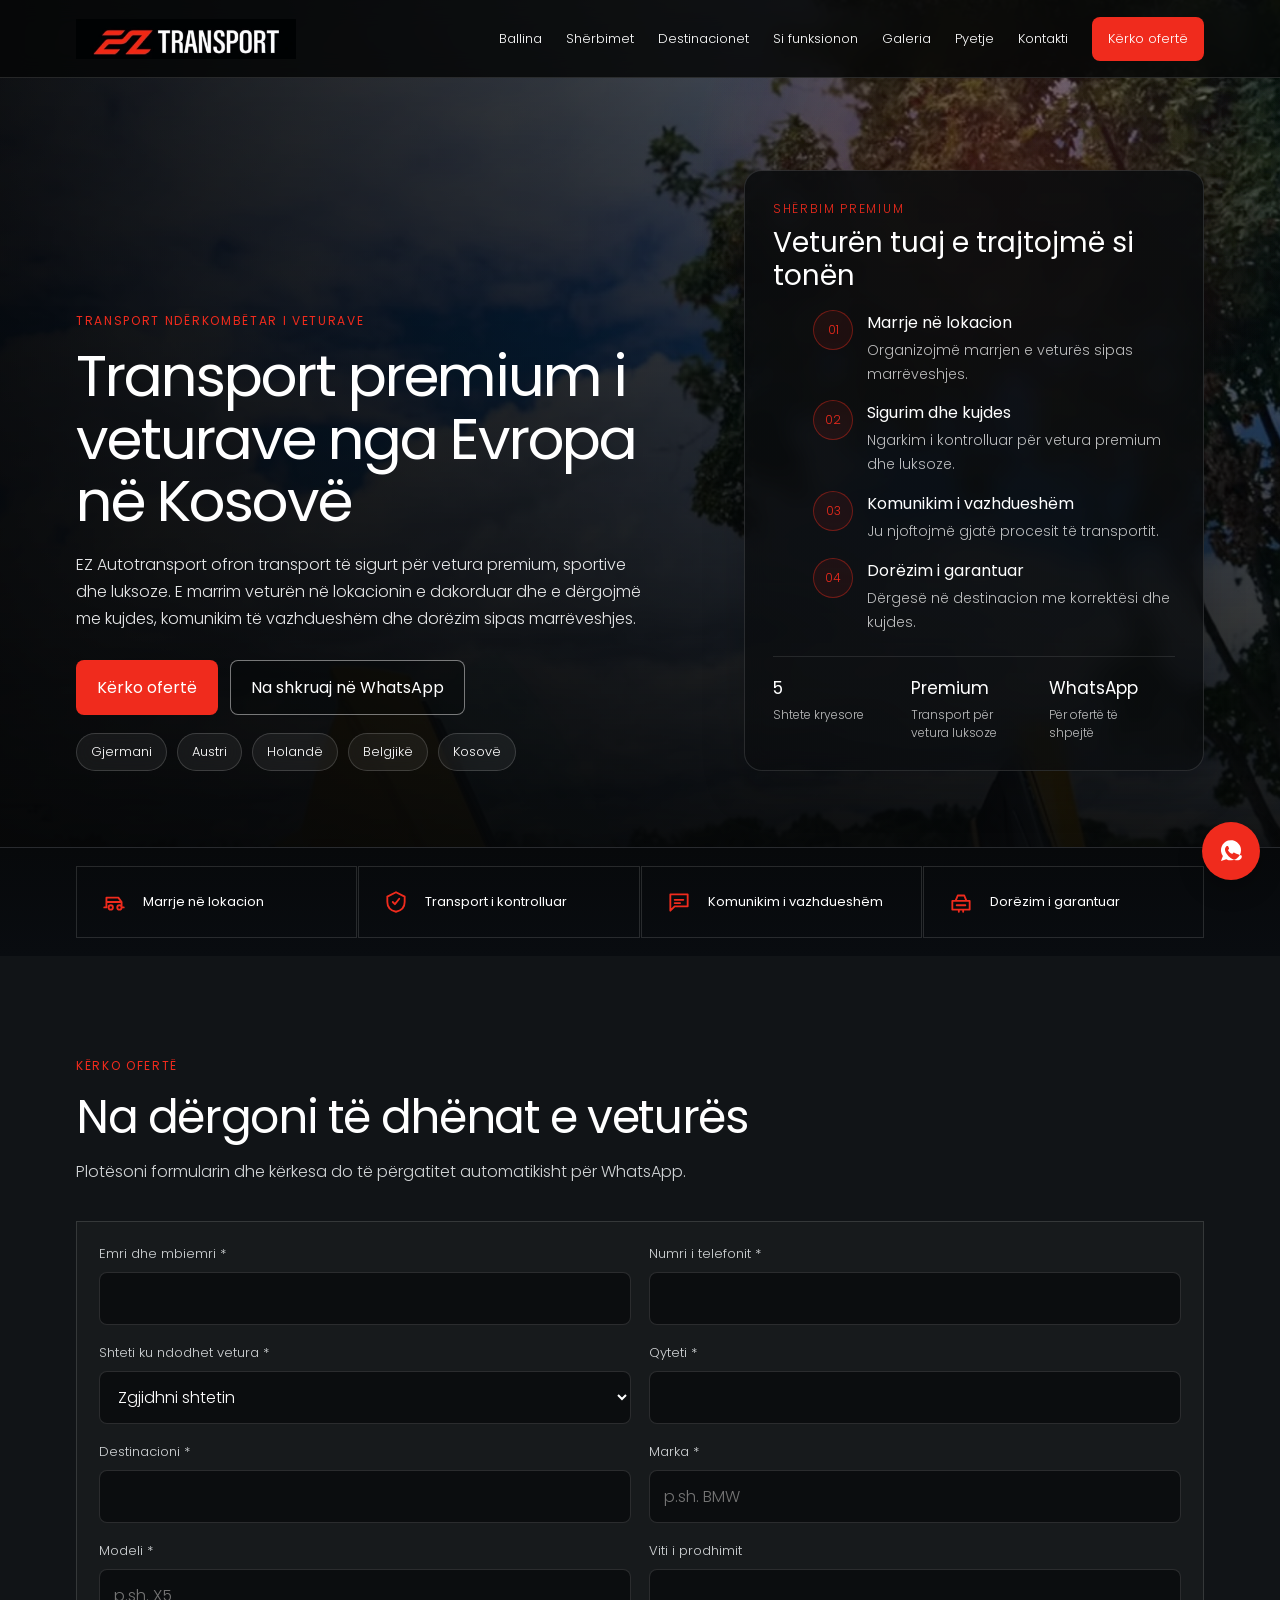
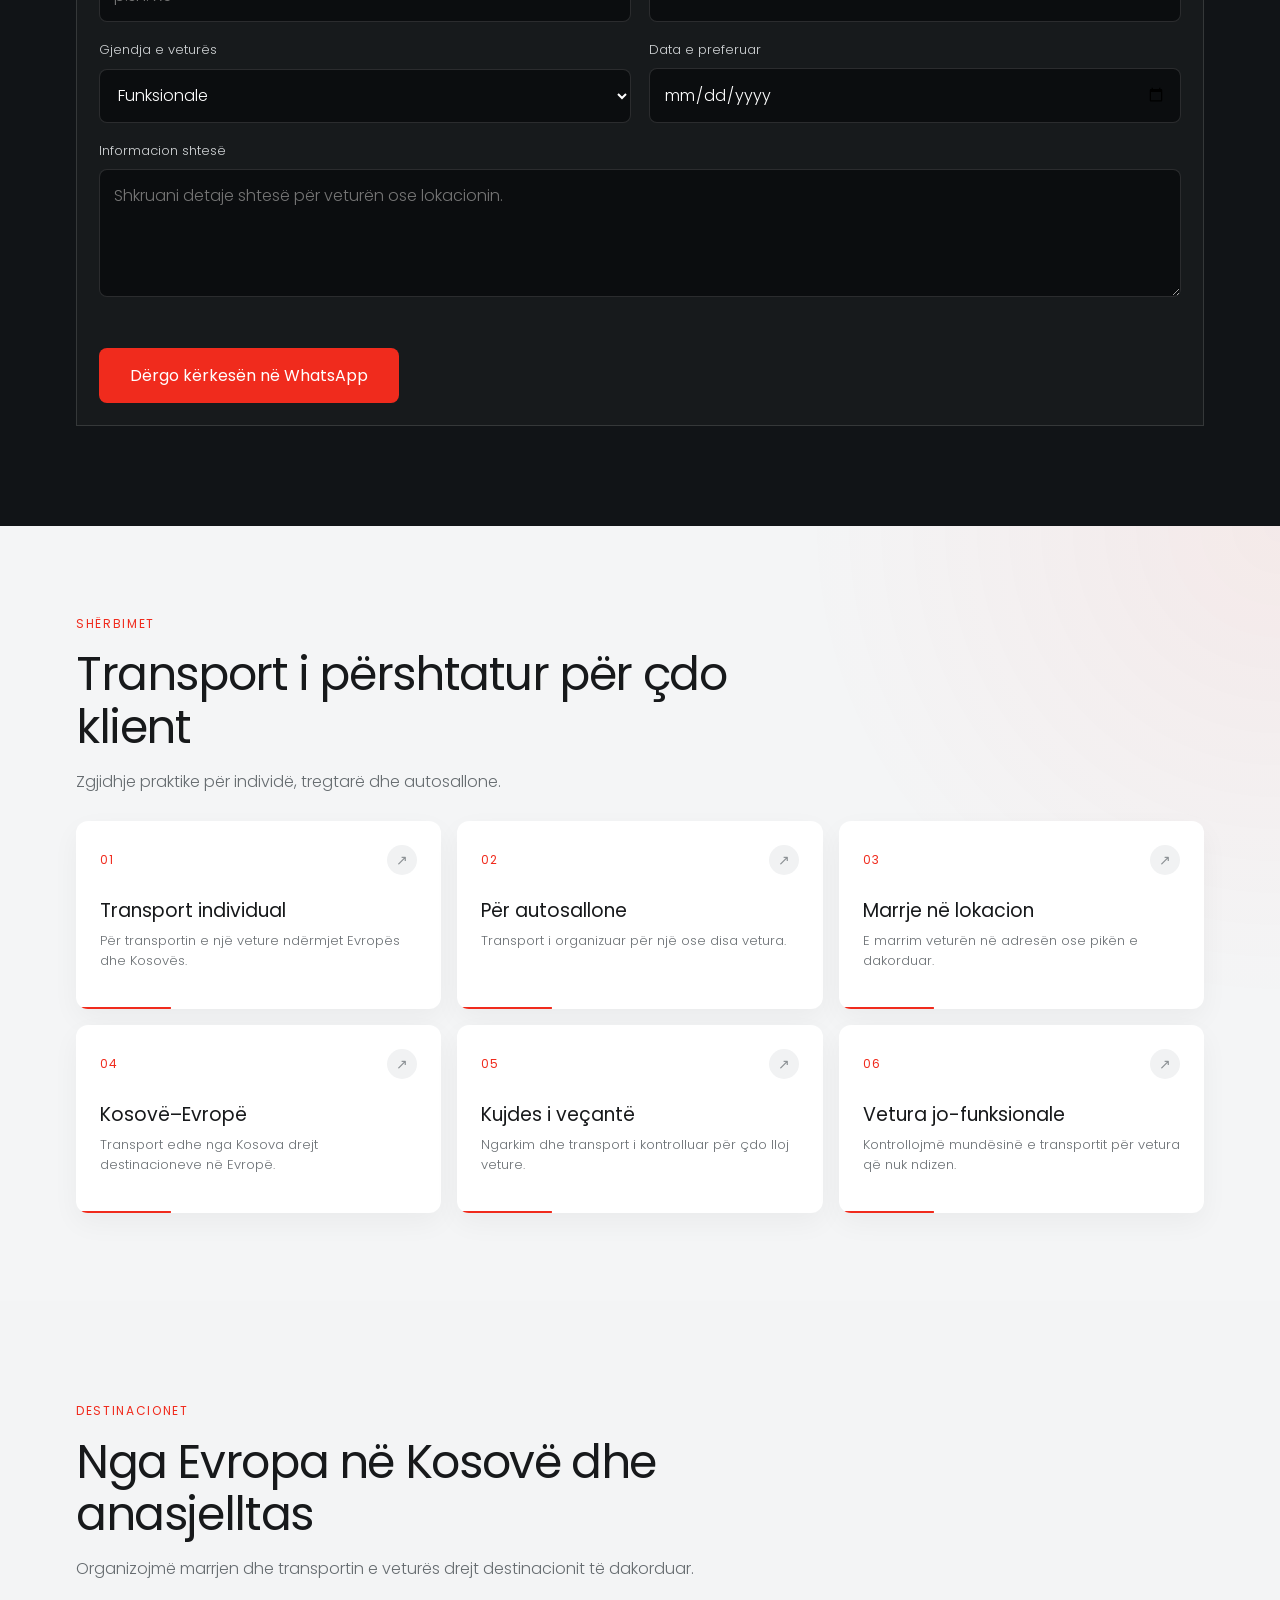
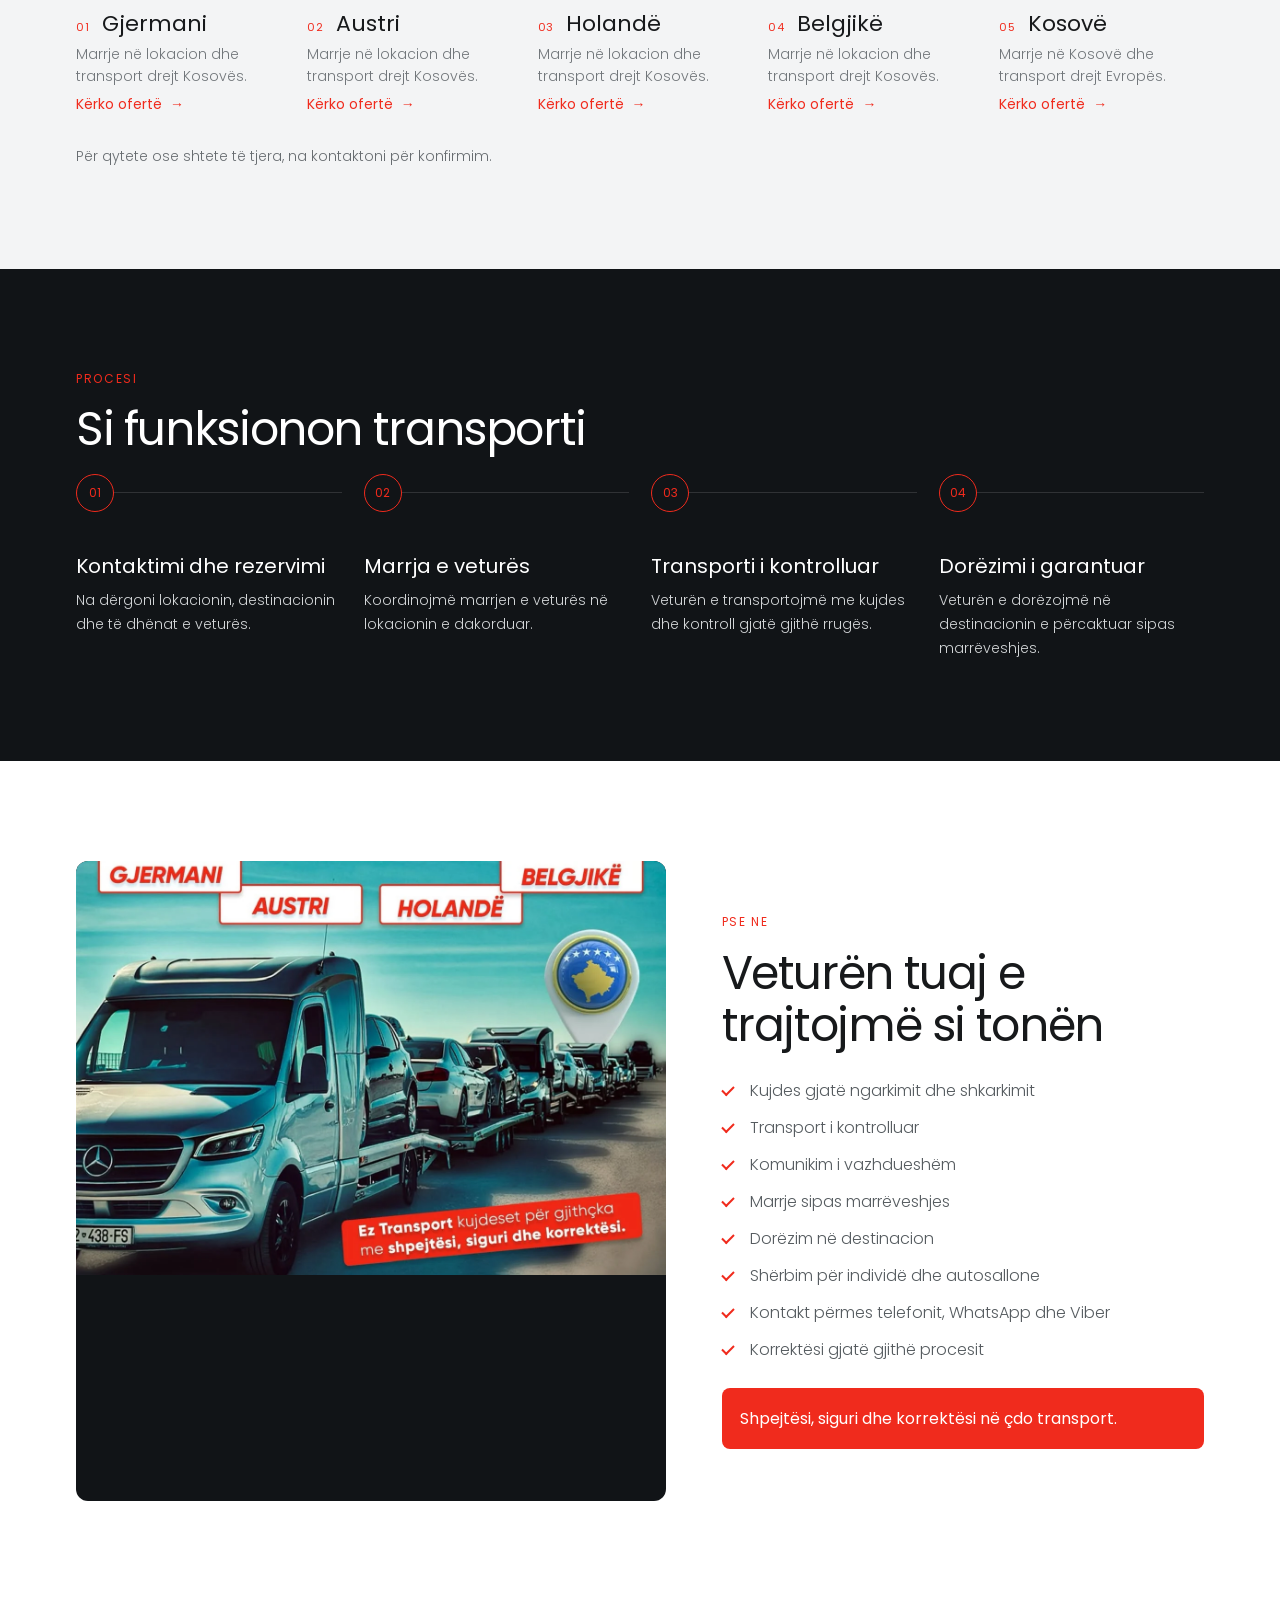
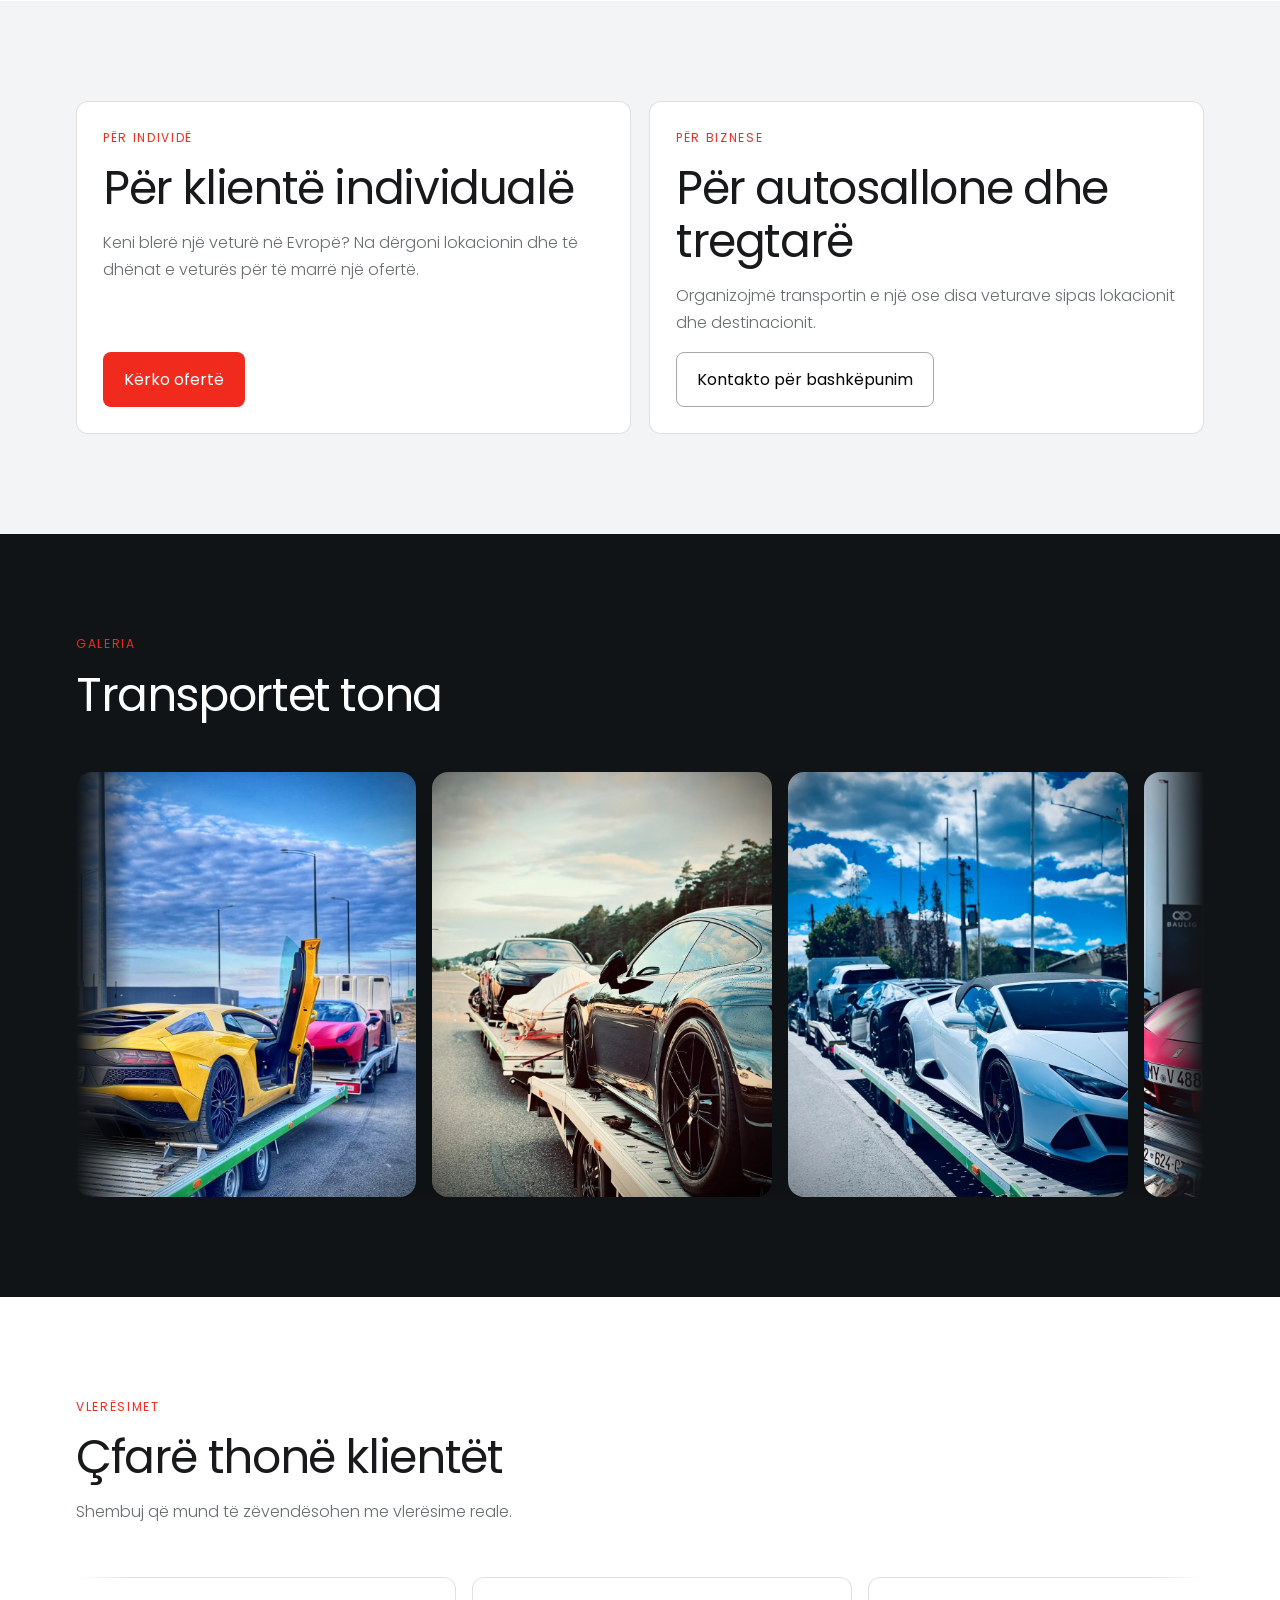
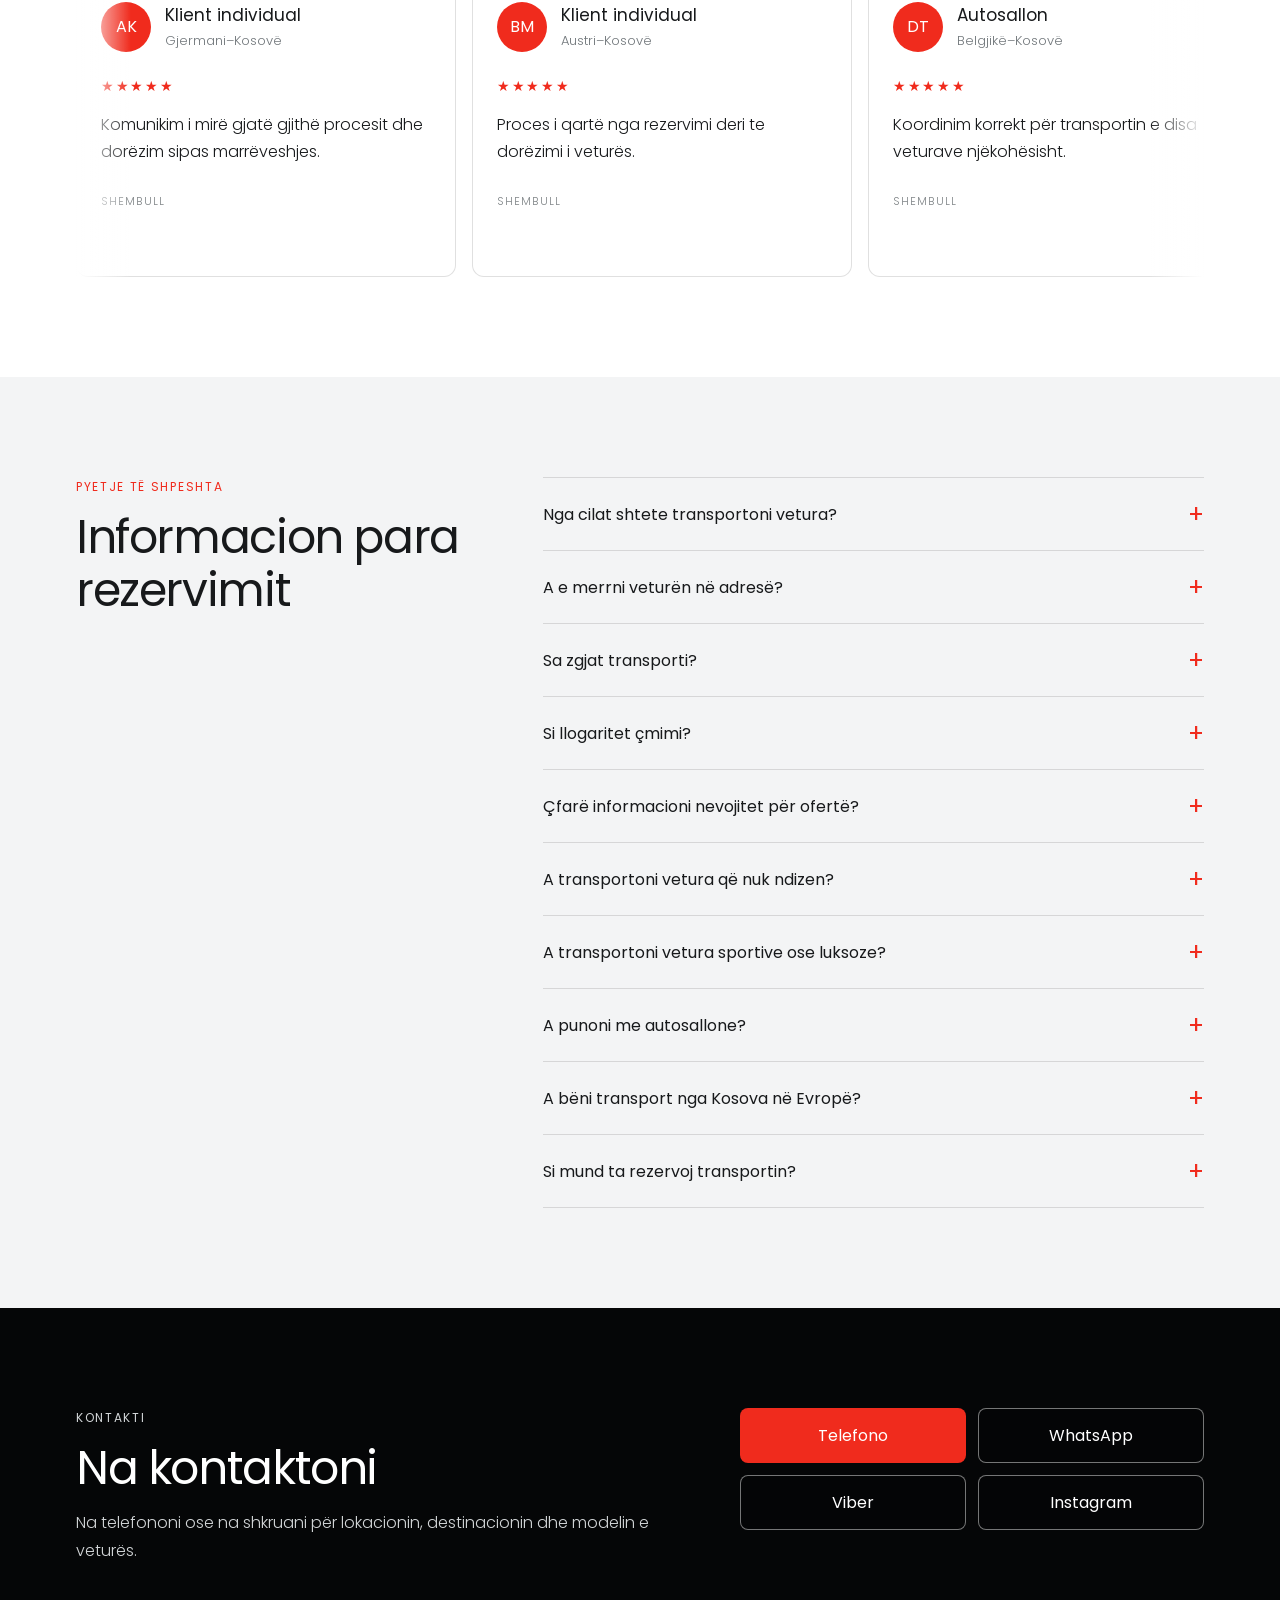
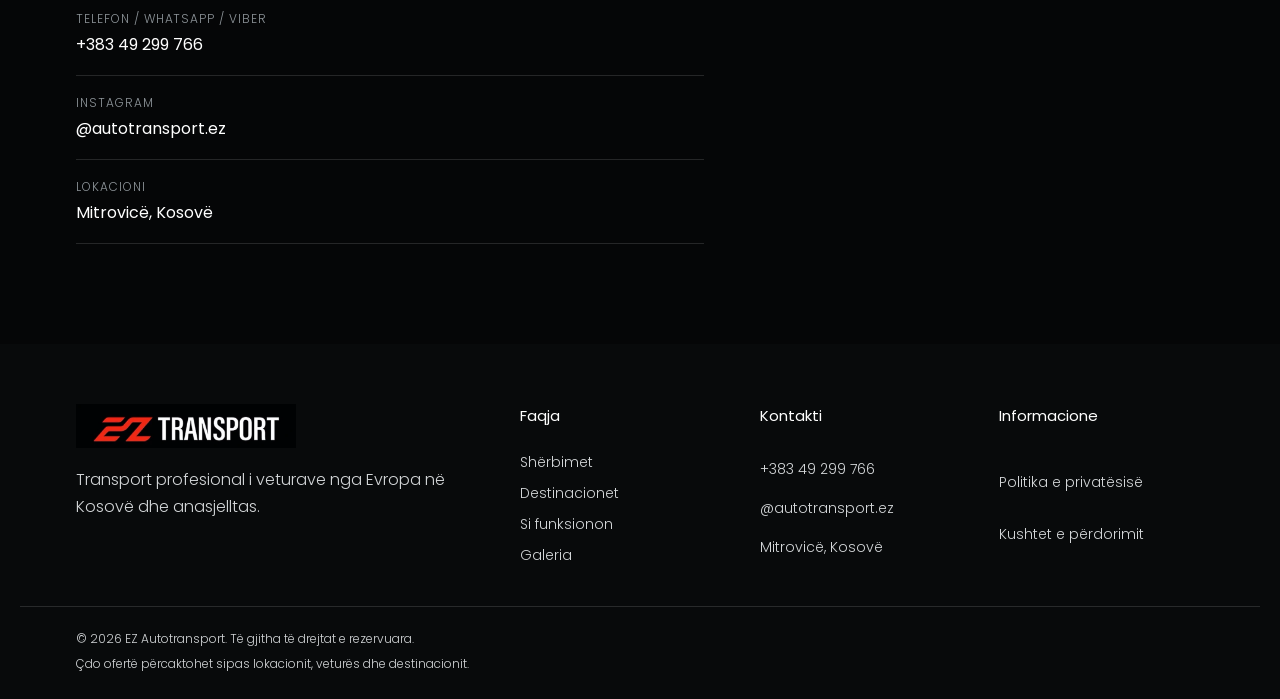
==== commit d3380f7f: "x" ====
--- a/index.html
+++ b/index.html
@@ -16,7 +16,7 @@
   <link rel="preconnect" href="https://fonts.googleapis.com">
   <link rel="preconnect" href="https://fonts.gstatic.com" crossorigin>
   <link href="https://fonts.googleapis.com/css2?family=Poppins:wght@300;400&display=swap" rel="stylesheet">
-  <link rel="stylesheet" href="assets/css/style.css">
+  <link rel="stylesheet" href="assets/css/style.css?v=20260714-3">
   <script type="application/ld+json">
   {
     "@context":"https://schema.org",
@@ -353,32 +353,54 @@
             <p class="eyebrow">Galeria</p>
             <h2>Transportet tona</h2>
           </div>
-          <div class="slider-controls">
-            <button type="button" class="slider-button" data-gallery-prev aria-label="Fotografia e mëparshme">←</button>
-            <button type="button" class="slider-button" data-gallery-next aria-label="Fotografia tjetër">→</button>
-          </div>
-        </div>
-        <div class="gallery-track" id="gallery-track">
-          <button class="gallery-item" type="button" data-full="assets/images/galeri-01.webp"><img src="assets/images/galeri-01.webp" alt="Lamborghini e verdhë dhe Ferrari e kuqe në transport" loading="lazy"></button>
-          <button class="gallery-item" type="button" data-full="assets/images/galeri-02.webp"><img src="assets/images/galeri-02.webp" alt="Porsche në transportues me vetura të tjera luksoze" loading="lazy"></button>
-          <button class="gallery-item" type="button" data-full="assets/images/galeri-03.webp"><img src="assets/images/galeri-03.webp" alt="Lamborghini e bardhë në transportues me vetura premium" loading="lazy"></button>
-          <button class="gallery-item" type="button" data-full="assets/images/galeri-04.webp"><img src="assets/images/galeri-04.webp" alt="Ferrari e kuqe matte në transportues" loading="lazy"></button>
-          <button class="gallery-item" type="button" data-full="assets/images/galeri-05.webp"><img src="assets/images/galeri-05.webp" alt="Ferrari e kuqe në afërsi gjatë transportit" loading="lazy"></button>
-          <button class="gallery-item" type="button" data-full="assets/images/galeri-06.webp"><img src="assets/images/galeri-06.webp" alt="Lamborghini e bardhë dhe veturë e artë në transportues" loading="lazy"></button>
-          <button class="gallery-item" type="button" data-full="assets/images/galeri-07.webp"><img src="assets/images/galeri-07.webp" alt="Mercedes G-Class dhe Porsche në transportues" loading="lazy"></button>
-          <button class="gallery-item" type="button" data-full="assets/images/galeri-08.webp"><img src="assets/images/galeri-08.webp" alt="Ferrari dhe Porsche në trailer të gjelbër" loading="lazy"></button>
-          <button class="gallery-item" type="button" data-full="assets/images/galeri-09.webp"><img src="assets/images/galeri-09.webp" alt="Superveturë e bardhë në transportues" loading="lazy"></button>
-          <button class="gallery-item" type="button" data-full="assets/images/galeri-10.webp"><img src="assets/images/galeri-10.webp" alt="Lamborghini e bardhë me shirita portokalli në rrugë" loading="lazy"></button>
-          <button class="gallery-item" type="button" data-full="assets/images/galeri-11.webp"><img src="assets/images/galeri-11.webp" alt="Lamborghini blu në transportues" loading="lazy"></button>
-          <button class="gallery-item" type="button" data-full="assets/images/galeri-12.webp"><img src="assets/images/galeri-12.webp" alt="Kamion transporti me Rolls-Royce në trailer" loading="lazy"></button>
-          <button class="gallery-item" type="button" data-full="assets/images/galeri-13.webp"><img src="assets/images/galeri-13.webp" alt="Mercedes SLS AMG i zi në transportues" loading="lazy"></button>
-          <button class="gallery-item" type="button" data-full="assets/images/galeri-14.webp"><img src="assets/images/galeri-14.webp" alt="Lamborghini e verdhë dhe Mercedes G-Class në transport" loading="lazy"></button>
-          <button class="gallery-item" type="button" data-full="assets/images/galeri-15.webp"><img src="assets/images/galeri-15.webp" alt="Lamborghini e verdhë me dyer të hapura në trailer" loading="lazy"></button>
-          <button class="gallery-item" type="button" data-full="assets/images/galeri-16.webp"><img src="assets/images/galeri-16.webp" alt="Ferrari e kuqe në transportues nga afër" loading="lazy"></button>
-          <button class="gallery-item" type="button" data-full="assets/images/galeri-17.webp"><img src="assets/images/galeri-17.webp" alt="Audi R8 dhe Mercedes G-Class në trailer" loading="lazy"></button>
-          <button class="gallery-item" type="button" data-full="assets/images/galeri-18.webp"><img src="assets/images/galeri-18.webp" alt="Superveturë e bardhë përpara tabelës Alberti" loading="lazy"></button>
-          <button class="gallery-item" type="button" data-full="assets/images/galeri-19.webp"><img src="assets/images/galeri-19.webp" alt="Audi R8 e verdhë në rrugë me transportues" loading="lazy"></button>
-          <button class="gallery-item" type="button" data-full="assets/images/galeri-20.webp"><img src="assets/images/galeri-20.webp" alt="Lamborghini e verdhë dhe Ferrari e kuqe në transportues" loading="lazy"></button>
+        </div>
+        <div class="marquee-viewport gallery-marquee" aria-label="Galeria lëvizëse e transporteve">
+          <div class="gallery-track marquee-track" id="gallery-track">
+            <div class="marquee-group">
+            <button class="gallery-item" type="button" data-full="assets/images/galeri-01.webp"><img src="assets/images/galeri-01.webp" alt="Lamborghini e verdhë dhe Ferrari e kuqe në transport" loading="lazy"></button>
+            <button class="gallery-item" type="button" data-full="assets/images/galeri-02.webp"><img src="assets/images/galeri-02.webp" alt="Porsche në transportues me vetura të tjera luksoze" loading="lazy"></button>
+            <button class="gallery-item" type="button" data-full="assets/images/galeri-03.webp"><img src="assets/images/galeri-03.webp" alt="Lamborghini e bardhë në transportues me vetura premium" loading="lazy"></button>
+            <button class="gallery-item" type="button" data-full="assets/images/galeri-04.webp"><img src="assets/images/galeri-04.webp" alt="Ferrari e kuqe matte në transportues" loading="lazy"></button>
+            <button class="gallery-item" type="button" data-full="assets/images/galeri-05.webp"><img src="assets/images/galeri-05.webp" alt="Ferrari e kuqe në afërsi gjatë transportit" loading="lazy"></button>
+            <button class="gallery-item" type="button" data-full="assets/images/galeri-06.webp"><img src="assets/images/galeri-06.webp" alt="Lamborghini e bardhë dhe veturë e artë në transportues" loading="lazy"></button>
+            <button class="gallery-item" type="button" data-full="assets/images/galeri-07.webp"><img src="assets/images/galeri-07.webp" alt="Mercedes G-Class dhe Porsche në transportues" loading="lazy"></button>
+            <button class="gallery-item" type="button" data-full="assets/images/galeri-08.webp"><img src="assets/images/galeri-08.webp" alt="Ferrari dhe Porsche në trailer të gjelbër" loading="lazy"></button>
+            <button class="gallery-item" type="button" data-full="assets/images/galeri-09.webp"><img src="assets/images/galeri-09.webp" alt="Superveturë e bardhë në transportues" loading="lazy"></button>
+            <button class="gallery-item" type="button" data-full="assets/images/galeri-10.webp"><img src="assets/images/galeri-10.webp" alt="Lamborghini e bardhë me shirita portokalli në rrugë" loading="lazy"></button>
+            <button class="gallery-item" type="button" data-full="assets/images/galeri-11.webp"><img src="assets/images/galeri-11.webp" alt="Lamborghini blu në transportues" loading="lazy"></button>
+            <button class="gallery-item" type="button" data-full="assets/images/galeri-12.webp"><img src="assets/images/galeri-12.webp" alt="Kamion transporti me Rolls-Royce në trailer" loading="lazy"></button>
+            <button class="gallery-item" type="button" data-full="assets/images/galeri-13.webp"><img src="assets/images/galeri-13.webp" alt="Mercedes SLS AMG i zi në transportues" loading="lazy"></button>
+            <button class="gallery-item" type="button" data-full="assets/images/galeri-14.webp"><img src="assets/images/galeri-14.webp" alt="Lamborghini e verdhë dhe Mercedes G-Class në transport" loading="lazy"></button>
+            <button class="gallery-item" type="button" data-full="assets/images/galeri-15.webp"><img src="assets/images/galeri-15.webp" alt="Lamborghini e verdhë me dyer të hapura në trailer" loading="lazy"></button>
+            <button class="gallery-item" type="button" data-full="assets/images/galeri-16.webp"><img src="assets/images/galeri-16.webp" alt="Ferrari e kuqe në transportues nga afër" loading="lazy"></button>
+            <button class="gallery-item" type="button" data-full="assets/images/galeri-17.webp"><img src="assets/images/galeri-17.webp" alt="Audi R8 dhe Mercedes G-Class në trailer" loading="lazy"></button>
+            <button class="gallery-item" type="button" data-full="assets/images/galeri-18.webp"><img src="assets/images/galeri-18.webp" alt="Superveturë e bardhë përpara tabelës Alberti" loading="lazy"></button>
+            <button class="gallery-item" type="button" data-full="assets/images/galeri-19.webp"><img src="assets/images/galeri-19.webp" alt="Audi R8 e verdhë në rrugë me transportues" loading="lazy"></button>
+            <button class="gallery-item" type="button" data-full="assets/images/galeri-20.webp"><img src="assets/images/galeri-20.webp" alt="Lamborghini e verdhë dhe Ferrari e kuqe në transportues" loading="lazy"></button>
+            </div>
+            <div class="marquee-group" aria-hidden="true">
+            <button class="gallery-item" tabindex="-1" type="button" data-full="assets/images/galeri-01.webp"><img src="assets/images/galeri-01.webp" alt="Lamborghini e verdhë dhe Ferrari e kuqe në transport" loading="lazy"></button>
+            <button class="gallery-item" tabindex="-1" type="button" data-full="assets/images/galeri-02.webp"><img src="assets/images/galeri-02.webp" alt="Porsche në transportues me vetura të tjera luksoze" loading="lazy"></button>
+            <button class="gallery-item" tabindex="-1" type="button" data-full="assets/images/galeri-03.webp"><img src="assets/images/galeri-03.webp" alt="Lamborghini e bardhë në transportues me vetura premium" loading="lazy"></button>
+            <button class="gallery-item" tabindex="-1" type="button" data-full="assets/images/galeri-04.webp"><img src="assets/images/galeri-04.webp" alt="Ferrari e kuqe matte në transportues" loading="lazy"></button>
+            <button class="gallery-item" tabindex="-1" type="button" data-full="assets/images/galeri-05.webp"><img src="assets/images/galeri-05.webp" alt="Ferrari e kuqe në afërsi gjatë transportit" loading="lazy"></button>
+            <button class="gallery-item" tabindex="-1" type="button" data-full="assets/images/galeri-06.webp"><img src="assets/images/galeri-06.webp" alt="Lamborghini e bardhë dhe veturë e artë në transportues" loading="lazy"></button>
+            <button class="gallery-item" tabindex="-1" type="button" data-full="assets/images/galeri-07.webp"><img src="assets/images/galeri-07.webp" alt="Mercedes G-Class dhe Porsche në transportues" loading="lazy"></button>
+            <button class="gallery-item" tabindex="-1" type="button" data-full="assets/images/galeri-08.webp"><img src="assets/images/galeri-08.webp" alt="Ferrari dhe Porsche në trailer të gjelbër" loading="lazy"></button>
+            <button class="gallery-item" tabindex="-1" type="button" data-full="assets/images/galeri-09.webp"><img src="assets/images/galeri-09.webp" alt="Superveturë e bardhë në transportues" loading="lazy"></button>
+            <button class="gallery-item" tabindex="-1" type="button" data-full="assets/images/galeri-10.webp"><img src="assets/images/galeri-10.webp" alt="Lamborghini e bardhë me shirita portokalli në rrugë" loading="lazy"></button>
+            <button class="gallery-item" tabindex="-1" type="button" data-full="assets/images/galeri-11.webp"><img src="assets/images/galeri-11.webp" alt="Lamborghini blu në transportues" loading="lazy"></button>
+            <button class="gallery-item" tabindex="-1" type="button" data-full="assets/images/galeri-12.webp"><img src="assets/images/galeri-12.webp" alt="Kamion transporti me Rolls-Royce në trailer" loading="lazy"></button>
+            <button class="gallery-item" tabindex="-1" type="button" data-full="assets/images/galeri-13.webp"><img src="assets/images/galeri-13.webp" alt="Mercedes SLS AMG i zi në transportues" loading="lazy"></button>
+            <button class="gallery-item" tabindex="-1" type="button" data-full="assets/images/galeri-14.webp"><img src="assets/images/galeri-14.webp" alt="Lamborghini e verdhë dhe Mercedes G-Class në transport" loading="lazy"></button>
+            <button class="gallery-item" tabindex="-1" type="button" data-full="assets/images/galeri-15.webp"><img src="assets/images/galeri-15.webp" alt="Lamborghini e verdhë me dyer të hapura në trailer" loading="lazy"></button>
+            <button class="gallery-item" tabindex="-1" type="button" data-full="assets/images/galeri-16.webp"><img src="assets/images/galeri-16.webp" alt="Ferrari e kuqe në transportues nga afër" loading="lazy"></button>
+            <button class="gallery-item" tabindex="-1" type="button" data-full="assets/images/galeri-17.webp"><img src="assets/images/galeri-17.webp" alt="Audi R8 dhe Mercedes G-Class në trailer" loading="lazy"></button>
+            <button class="gallery-item" tabindex="-1" type="button" data-full="assets/images/galeri-18.webp"><img src="assets/images/galeri-18.webp" alt="Superveturë e bardhë përpara tabelës Alberti" loading="lazy"></button>
+            <button class="gallery-item" tabindex="-1" type="button" data-full="assets/images/galeri-19.webp"><img src="assets/images/galeri-19.webp" alt="Audi R8 e verdhë në rrugë me transportues" loading="lazy"></button>
+            <button class="gallery-item" tabindex="-1" type="button" data-full="assets/images/galeri-20.webp"><img src="assets/images/galeri-20.webp" alt="Lamborghini e verdhë dhe Ferrari e kuqe në transportues" loading="lazy"></button>
+            </div>
+          </div>
         </div>
       </div>
     </section>
@@ -391,15 +413,20 @@
             <h2>Çfarë thonë klientët</h2>
             <p>Shembuj që mund të zëvendësohen me vlerësime reale.</p>
           </div>
-          <div class="slider-controls">
-            <button type="button" class="slider-button light-control" data-review-prev aria-label="Vlerësimi i mëparshëm">←</button>
-            <button type="button" class="slider-button light-control" data-review-next aria-label="Vlerësimi tjetër">→</button>
-          </div>
-        </div>
-        <div class="reviews-track" id="reviews-track">
-          <article class="review-card"><div class="review-top"><span class="initials">AK</span><div><h3>Klient individual</h3><p>Gjermani–Kosovë</p></div></div><div class="stars" aria-label="5 nga 5">★★★★★</div><p>Komunikim i mirë gjatë gjithë procesit dhe dorëzim sipas marrëveshjes.</p><span class="sample-label">Shembull</span></article>
-          <article class="review-card"><div class="review-top"><span class="initials">BM</span><div><h3>Klient individual</h3><p>Austri–Kosovë</p></div></div><div class="stars" aria-label="5 nga 5">★★★★★</div><p>Proces i qartë nga rezervimi deri te dorëzimi i veturës.</p><span class="sample-label">Shembull</span></article>
-          <article class="review-card"><div class="review-top"><span class="initials">DT</span><div><h3>Autosallon</h3><p>Belgjikë–Kosovë</p></div></div><div class="stars" aria-label="5 nga 5">★★★★★</div><p>Koordinim korrekt për transportin e disa veturave njëkohësisht.</p><span class="sample-label">Shembull</span></article>
+        </div>
+        <div class="marquee-viewport reviews-marquee" aria-label="Vlerësimet lëvizëse të klientëve">
+          <div class="reviews-track marquee-track" id="reviews-track">
+            <div class="marquee-group">
+            <article class="review-card"><div class="review-top"><span class="initials">AK</span><div><h3>Klient individual</h3><p>Gjermani–Kosovë</p></div></div><div class="stars" aria-label="5 nga 5">★★★★★</div><p>Komunikim i mirë gjatë gjithë procesit dhe dorëzim sipas marrëveshjes.</p><span class="sample-label">Shembull</span></article>
+            <article class="review-card"><div class="review-top"><span class="initials">BM</span><div><h3>Klient individual</h3><p>Austri–Kosovë</p></div></div><div class="stars" aria-label="5 nga 5">★★★★★</div><p>Proces i qartë nga rezervimi deri te dorëzimi i veturës.</p><span class="sample-label">Shembull</span></article>
+            <article class="review-card"><div class="review-top"><span class="initials">DT</span><div><h3>Autosallon</h3><p>Belgjikë–Kosovë</p></div></div><div class="stars" aria-label="5 nga 5">★★★★★</div><p>Koordinim korrekt për transportin e disa veturave njëkohësisht.</p><span class="sample-label">Shembull</span></article>
+            </div>
+            <div class="marquee-group" aria-hidden="true">
+            <article class="review-card" aria-hidden="true"><div class="review-top"><span class="initials">AK</span><div><h3>Klient individual</h3><p>Gjermani–Kosovë</p></div></div><div class="stars" aria-label="5 nga 5">★★★★★</div><p>Komunikim i mirë gjatë gjithë procesit dhe dorëzim sipas marrëveshjes.</p><span class="sample-label">Shembull</span></article>
+            <article class="review-card" aria-hidden="true"><div class="review-top"><span class="initials">BM</span><div><h3>Klient individual</h3><p>Austri–Kosovë</p></div></div><div class="stars" aria-label="5 nga 5">★★★★★</div><p>Proces i qartë nga rezervimi deri te dorëzimi i veturës.</p><span class="sample-label">Shembull</span></article>
+            <article class="review-card" aria-hidden="true"><div class="review-top"><span class="initials">DT</span><div><h3>Autosallon</h3><p>Belgjikë–Kosovë</p></div></div><div class="stars" aria-label="5 nga 5">★★★★★</div><p>Koordinim korrekt për transportin e disa veturave njëkohësisht.</p><span class="sample-label">Shembull</span></article>
+            </div>
+          </div>
         </div>
       </div>
     </section>
@@ -487,6 +514,6 @@
     <img src="" alt="">
   </div>
 
-  <script src="assets/js/script.js"></script>
+  <script src="assets/js/script.js?v=20260714-3"></script>
 </body>
 </html>
--- a/assets/css/style.css
+++ b/assets/css/style.css
@@ -797,7 +797,6 @@
 
 @media (prefers-reduced-motion: reduce) {
   html { scroll-behavior: auto; }
-  *, *::before, *::after { animation-duration: .01ms !important; transition-duration: .01ms !important; }
 }
 
 
@@ -851,3 +850,86 @@
   .service-card h3 { font-size: 19px; }
   .service-card p { font-size: 13px; }
 }
+
+
+/* Reliable automatic infinite marquees */
+.marquee-viewport {
+  width: 100%;
+  overflow: hidden;
+  position: relative;
+}
+.marquee-viewport::before,
+.marquee-viewport::after {
+  content: "";
+  position: absolute;
+  top: 0;
+  bottom: 0;
+  z-index: 3;
+  width: 30px;
+  pointer-events: none;
+}
+.gallery-marquee::before,
+.gallery-marquee::after { background: linear-gradient(90deg, var(--dark), transparent); }
+.gallery-marquee::after { right: 0; transform: rotate(180deg); }
+.gallery-marquee::before { left: 0; }
+.reviews-marquee::before,
+.reviews-marquee::after { background: linear-gradient(90deg, var(--white), transparent); }
+.reviews-marquee::after { right: 0; transform: rotate(180deg); }
+.reviews-marquee::before { left: 0; }
+
+.gallery-track,
+.reviews-track,
+.marquee-track {
+  display: flex;
+  width: max-content;
+  max-width: none;
+  gap: 0;
+  overflow: visible;
+  padding: 0;
+  scroll-snap-type: none;
+  scrollbar-width: none;
+  will-change: transform;
+  cursor: default;
+  mask-image: none;
+}
+.marquee-group {
+  display: flex;
+  flex: none;
+  gap: 16px;
+  padding-right: 16px;
+}
+.gallery-track {
+  animation: galleryMoveLeft 82s linear infinite;
+}
+.reviews-track {
+  animation: reviewsMoveRight 24s linear infinite;
+}
+.marquee-viewport:hover .marquee-track,
+.marquee-viewport:focus-within .marquee-track {
+  animation-play-state: paused;
+}
+
+@keyframes galleryMoveLeft {
+  from { transform: translate3d(0, 0, 0); }
+  to { transform: translate3d(-50%, 0, 0); }
+}
+@keyframes reviewsMoveRight {
+  from { transform: translate3d(-50%, 0, 0); }
+  to { transform: translate3d(0, 0, 0); }
+}
+
+.marquee-group .gallery-item {
+  flex: none;
+  width: min(78vw, 340px);
+  aspect-ratio: 4 / 5;
+}
+.marquee-group .review-card {
+  flex: none;
+  width: min(84vw, 380px);
+}
+@media (min-width: 768px) {
+  .marquee-viewport::before,
+  .marquee-viewport::after { width: 55px; }
+  .marquee-group .gallery-item { width: 340px; }
+  .marquee-group .review-card { width: 380px; }
+}
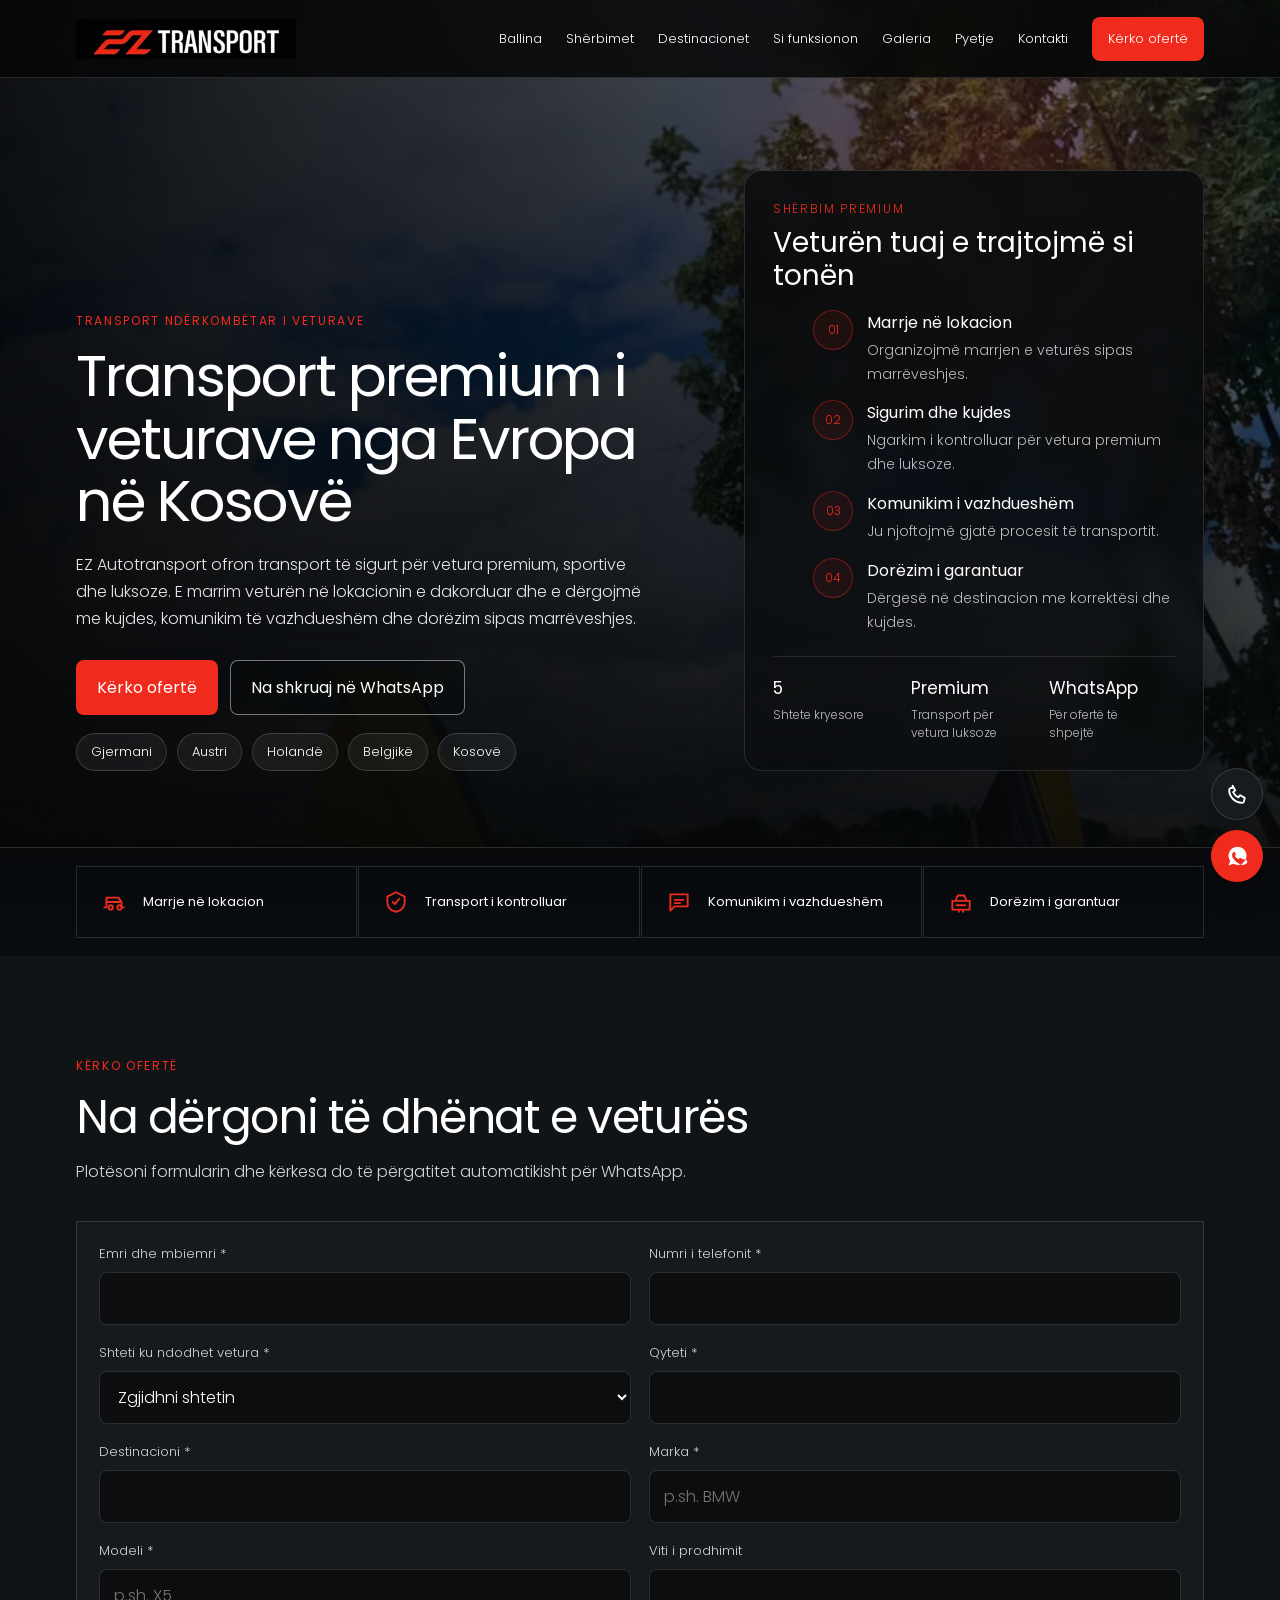
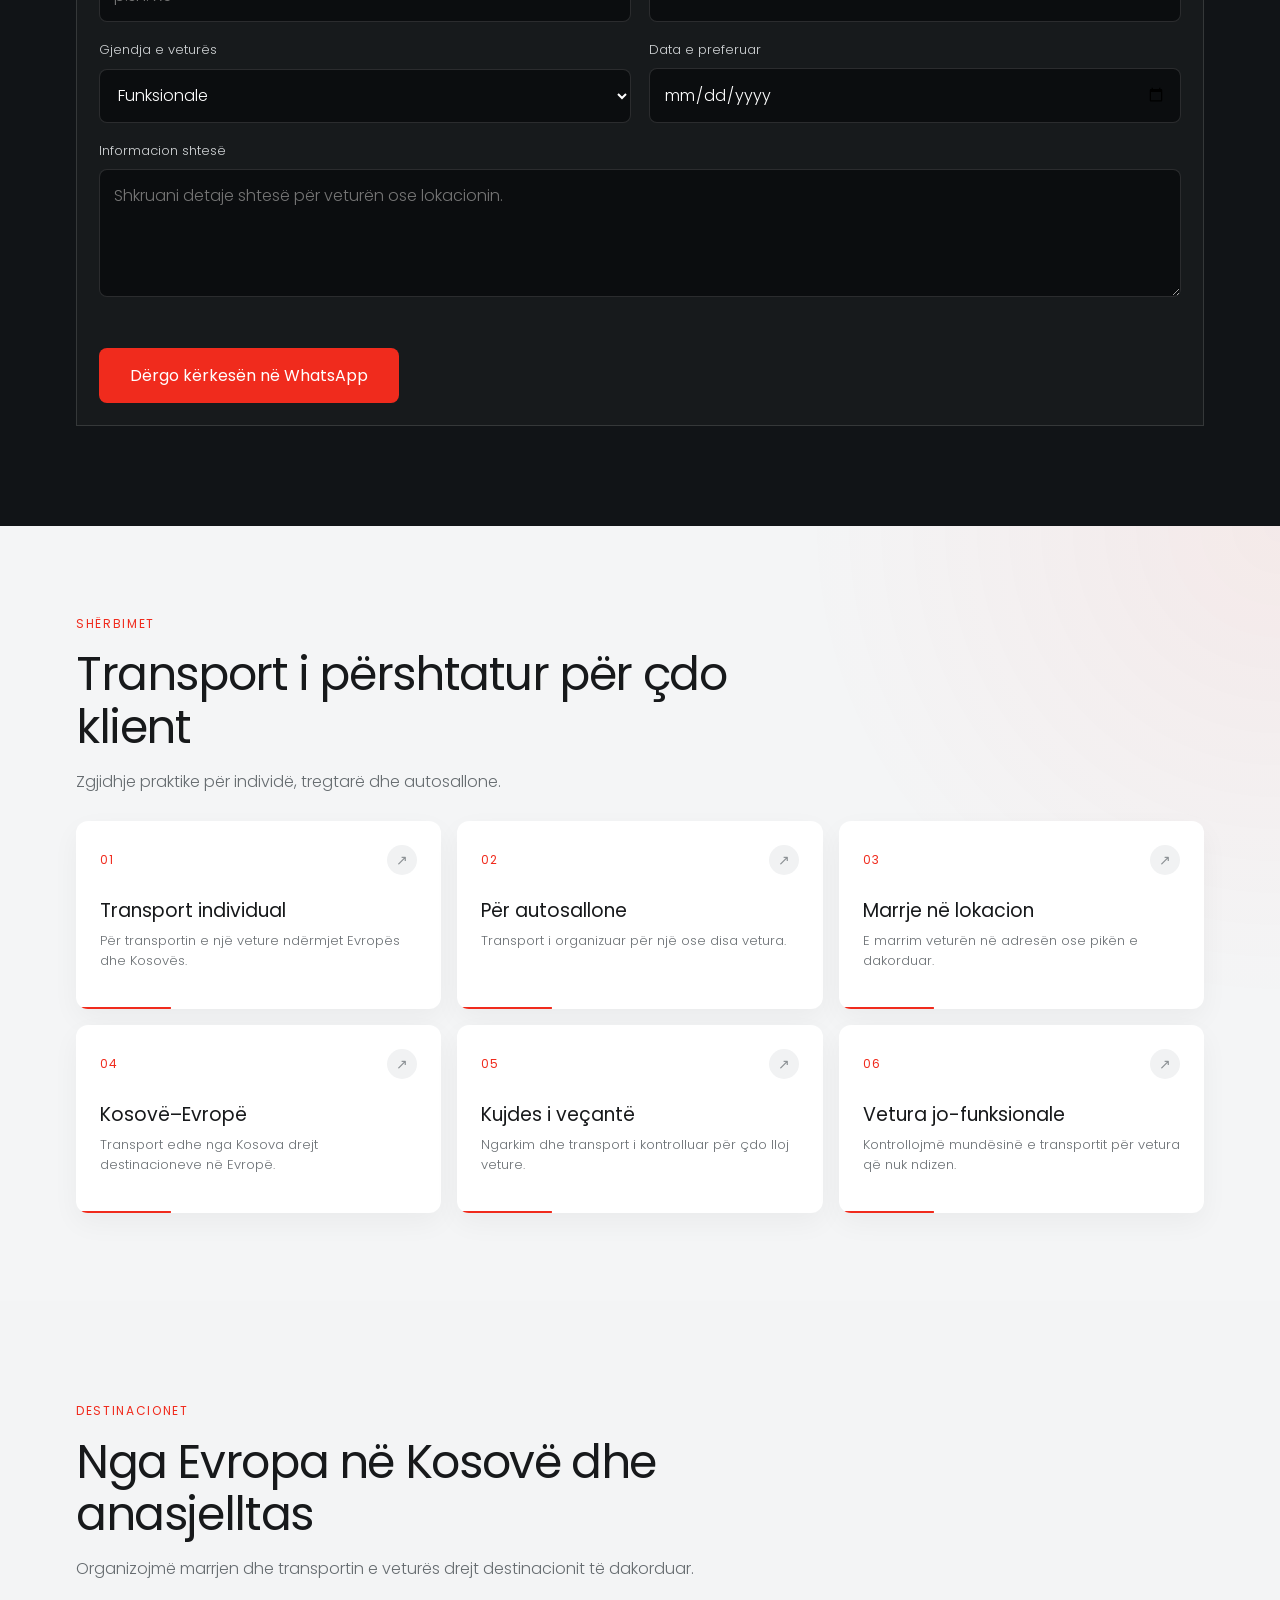
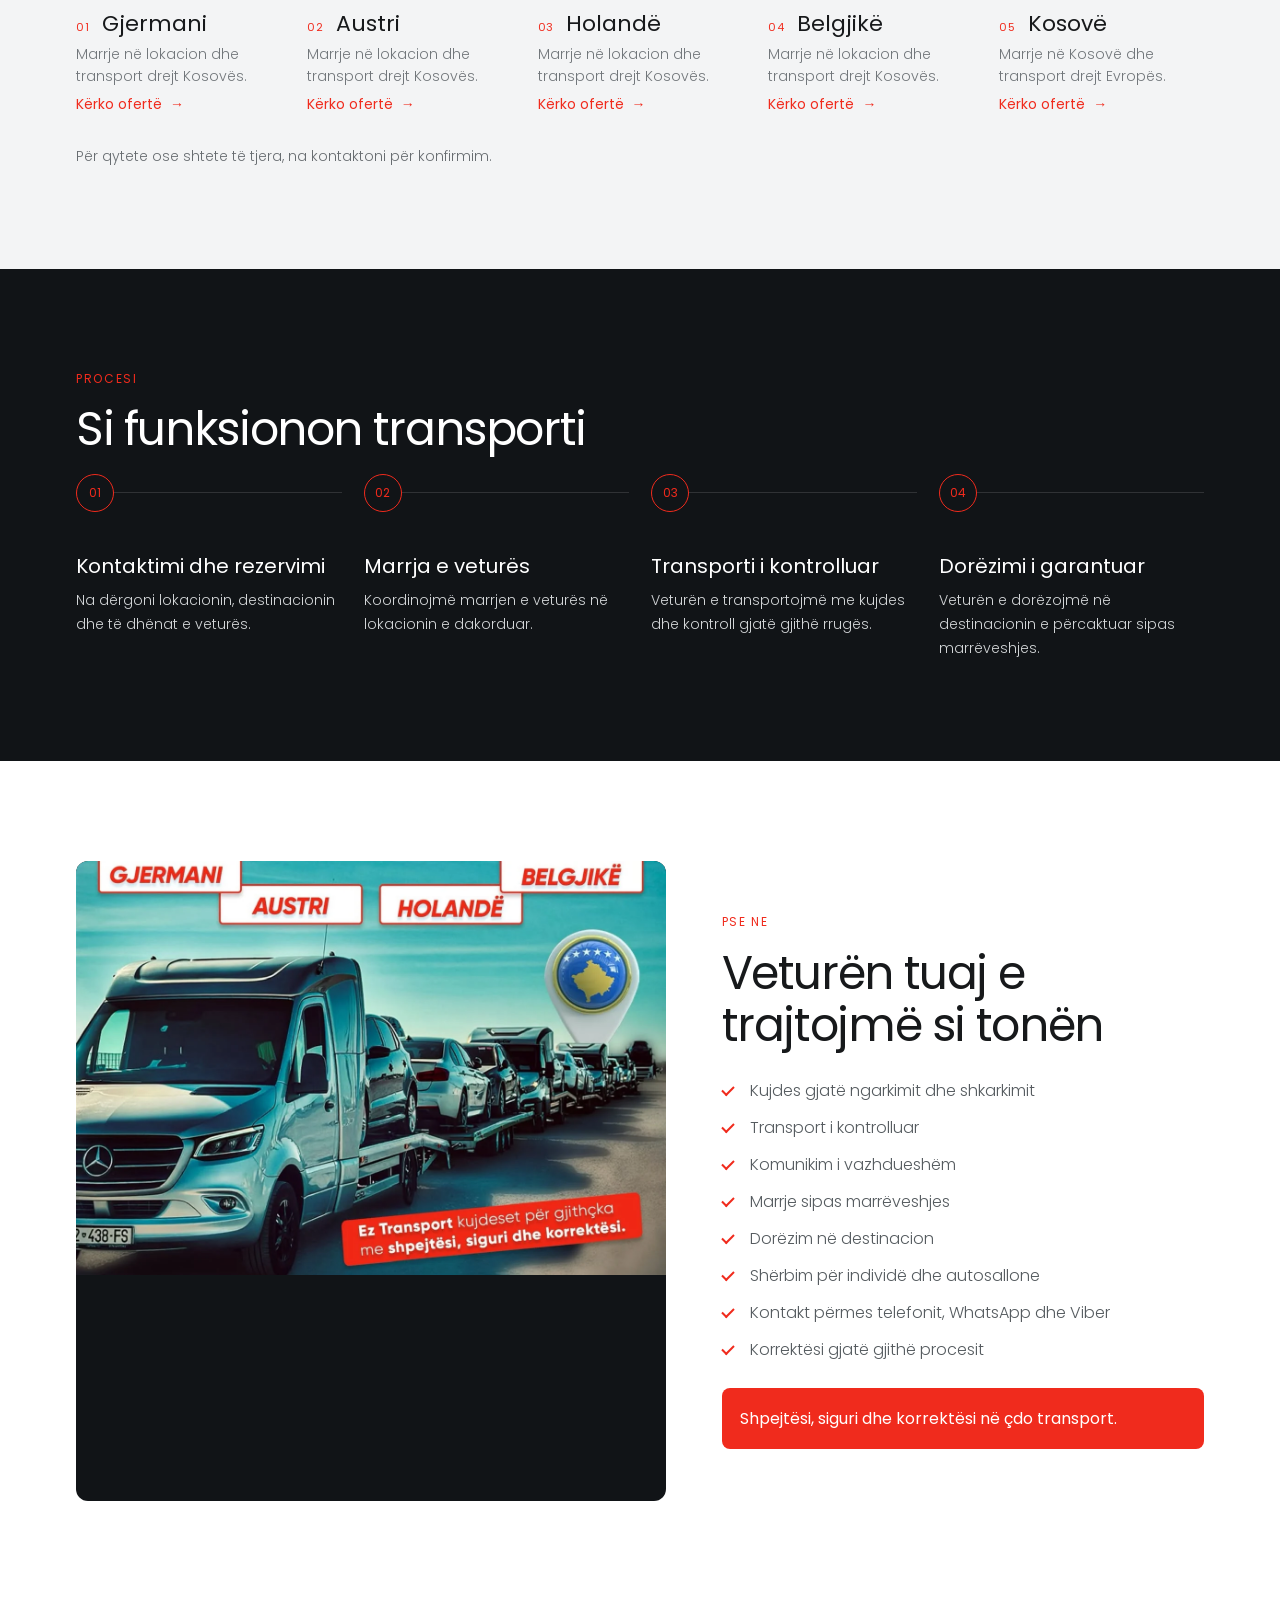
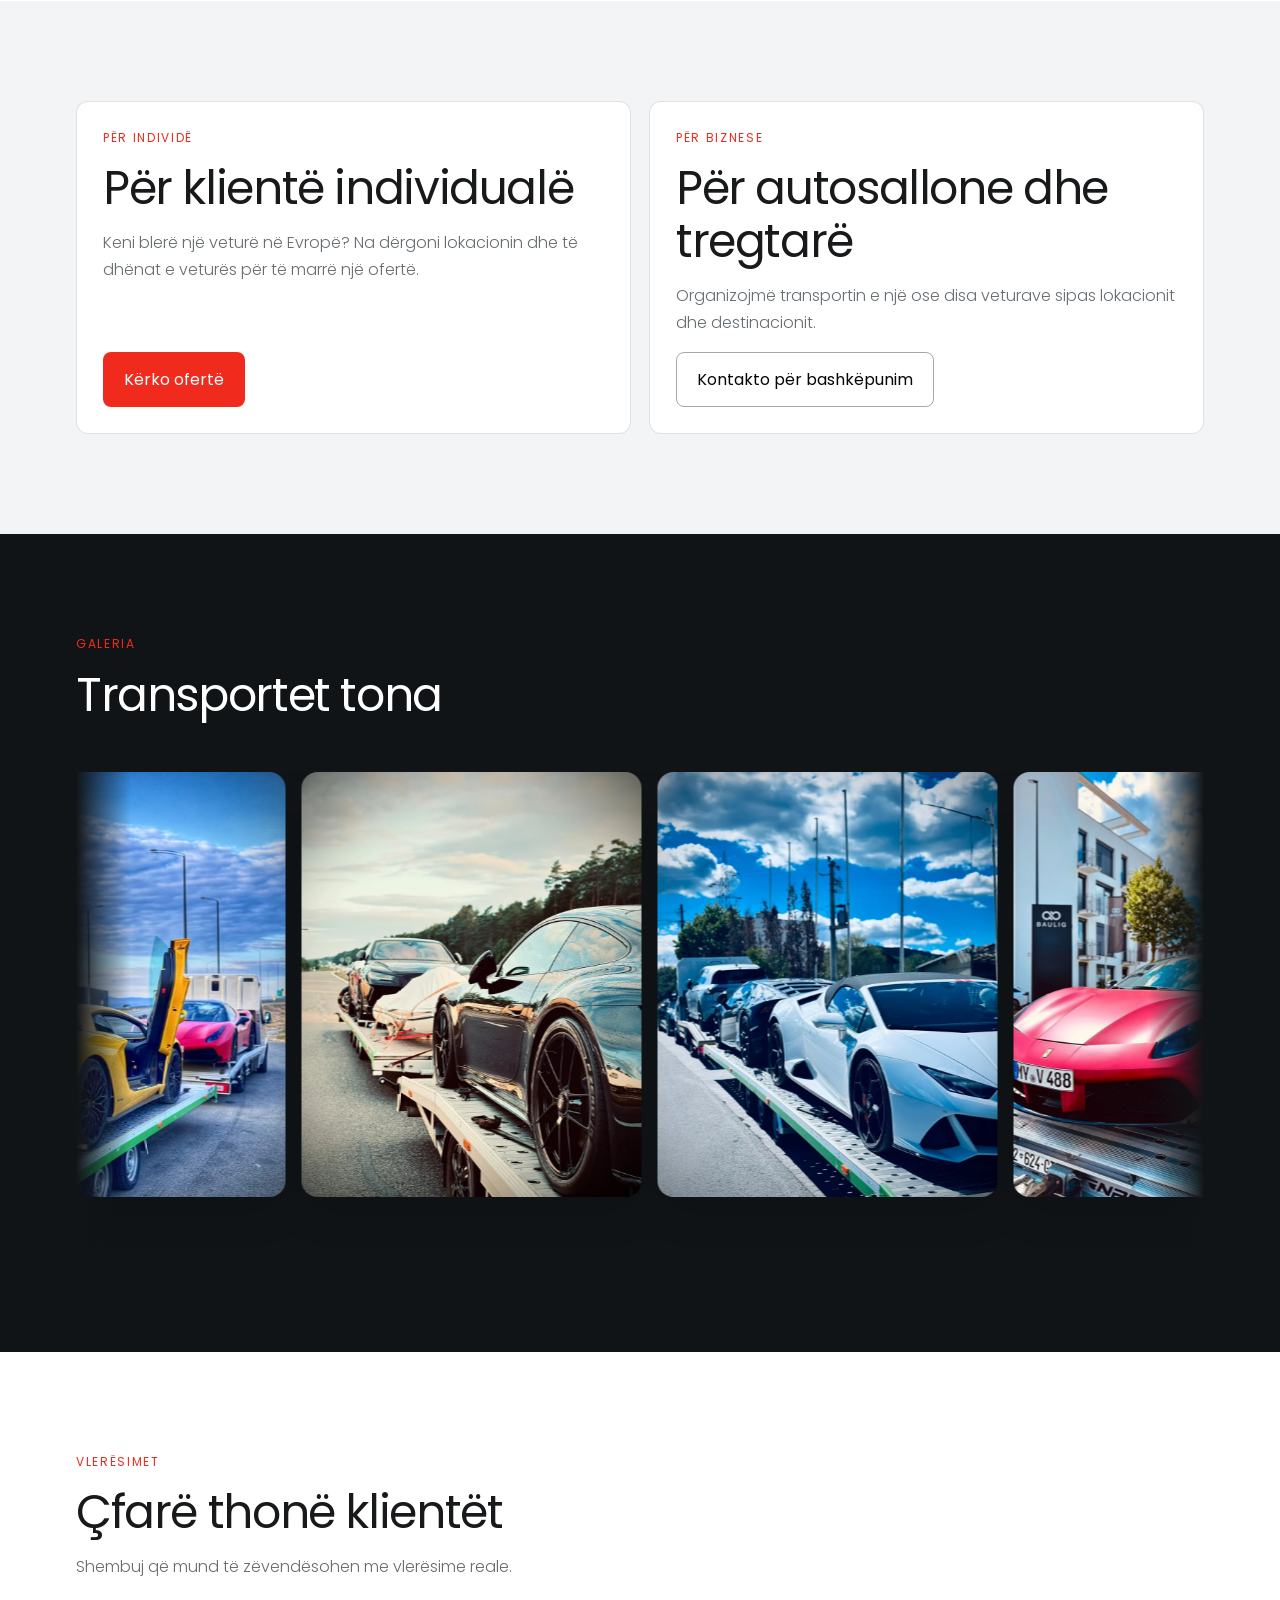
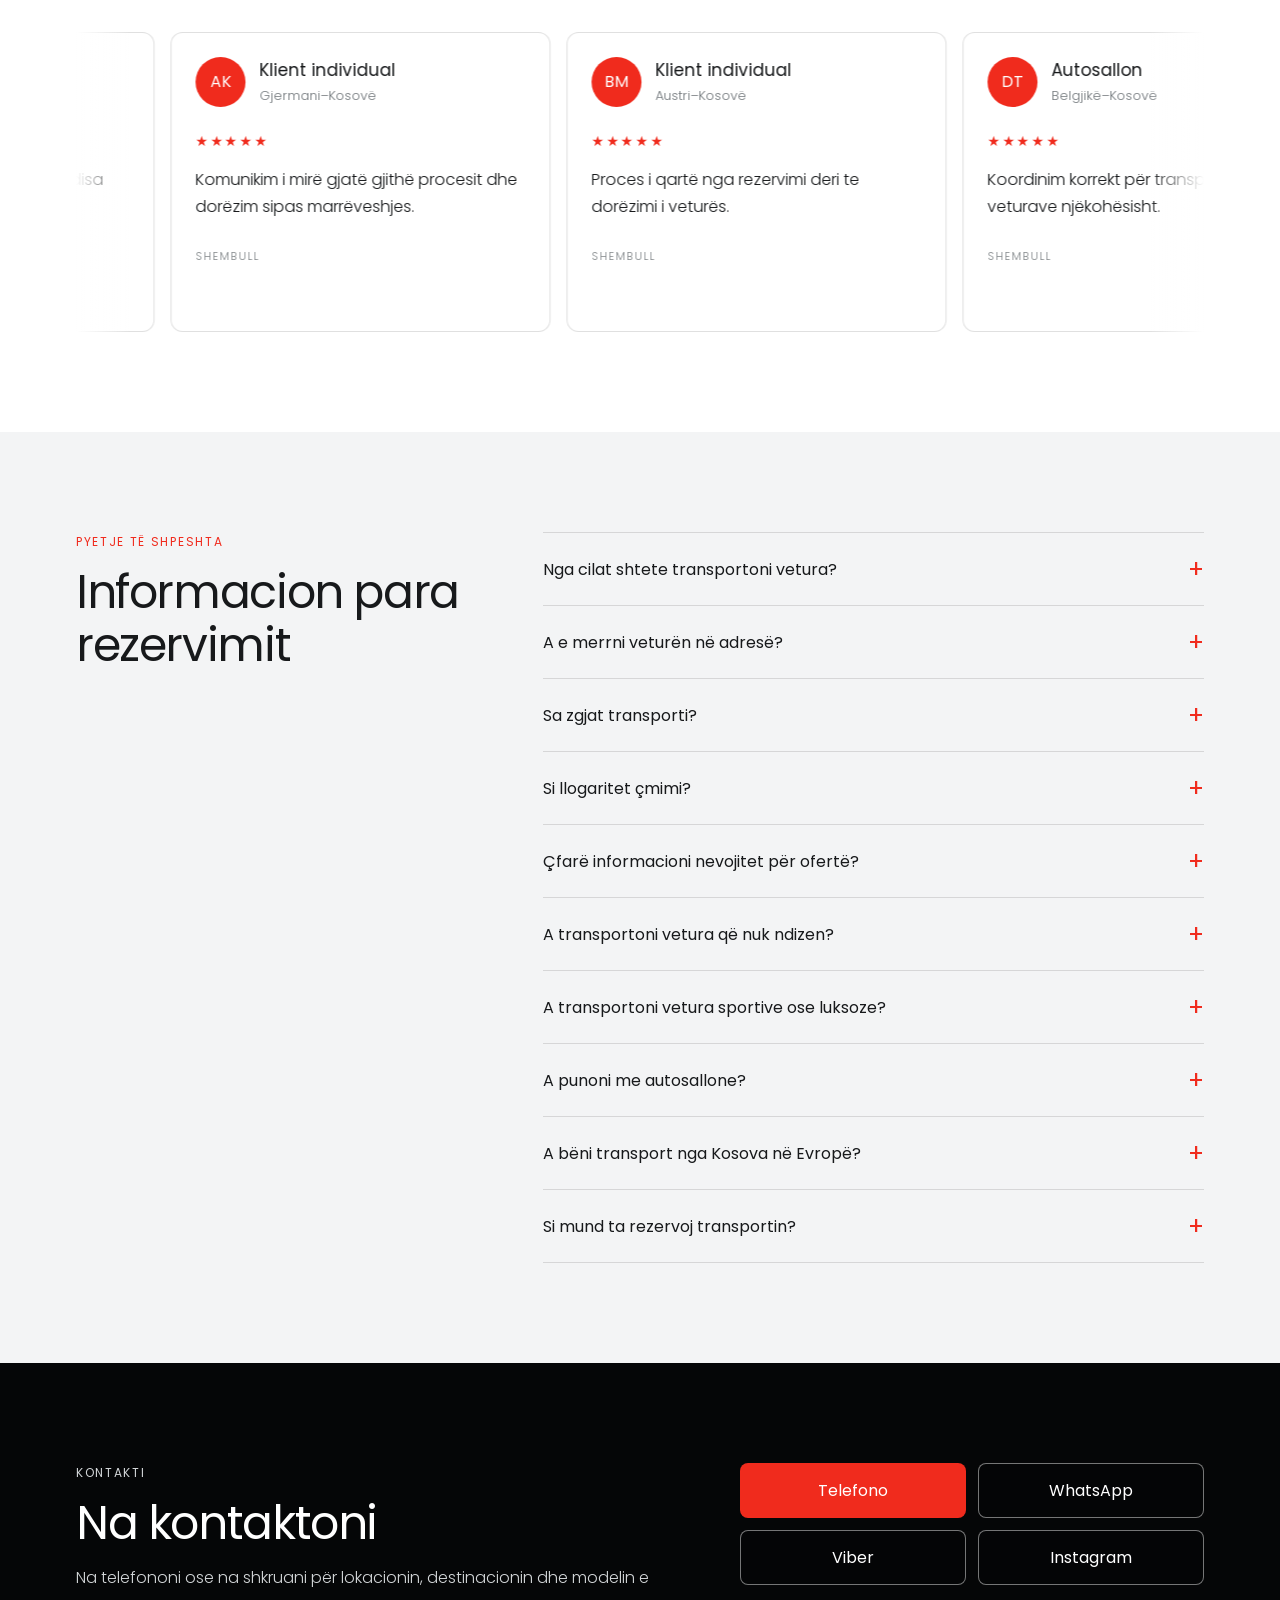
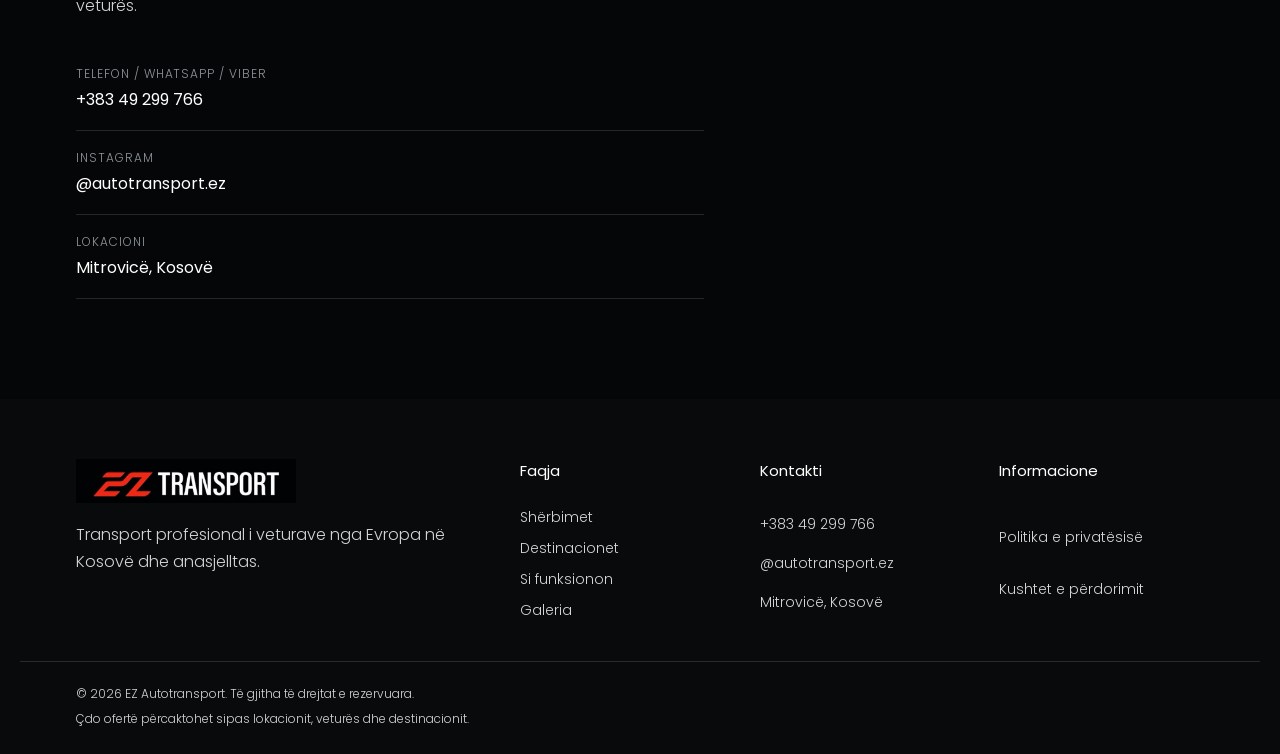
==== commit e1e3c883: "bb" ====
--- a/index.html
+++ b/index.html
@@ -3,6 +3,9 @@
 <head>
   <meta charset="utf-8">
   <meta name="viewport" content="width=device-width, initial-scale=1">
+  <meta http-equiv="Cache-Control" content="no-cache, no-store, must-revalidate">
+  <meta http-equiv="Pragma" content="no-cache">
+  <meta http-equiv="Expires" content="0">
   <meta name="theme-color" content="#050607">
   <title>EZ Autotransport | Transport i Veturave nga Evropa në Kosovë</title>
   <meta name="description" content="EZ Autotransport ofron transport të sigurt të veturave nga Gjermania, Austria, Holanda dhe Belgjika drejt Kosovës dhe anasjelltas.">
@@ -16,7 +19,7 @@
   <link rel="preconnect" href="https://fonts.googleapis.com">
   <link rel="preconnect" href="https://fonts.gstatic.com" crossorigin>
   <link href="https://fonts.googleapis.com/css2?family=Poppins:wght@300;400&display=swap" rel="stylesheet">
-  <link rel="stylesheet" href="assets/css/style.css?v=20260714-3">
+  <link rel="stylesheet" href="assets/css/site-v4.css">
   <script type="application/ld+json">
   {
     "@context":"https://schema.org",
@@ -504,16 +507,20 @@
       <p>Çdo ofertë përcaktohet sipas lokacionit, veturës dhe destinacionit.</p>
     </div>
   </footer>
-
-  <a class="floating-whatsapp" href="https://wa.me/38349299766" target="_blank" rel="noopener" aria-label="Na shkruaj në WhatsApp">
-    <svg viewBox="0 0 24 24" aria-hidden="true"><path d="M20 11.5a8 8 0 0 1-11.8 7L4 20l1.5-4A8 8 0 1 1 20 11.5Zm-4.2 2.4c-.2-.1-1.2-.6-1.4-.7-.2-.1-.4-.1-.5.1l-.7.8c-.1.2-.3.2-.5.1-1.3-.6-2.3-1.5-3-2.7-.1-.2 0-.4.1-.5l.5-.6c.1-.2.2-.4.1-.6l-.6-1.5c-.1-.3-.3-.3-.5-.3h-.4c-.2 0-.5.1-.7.3-.7.7-1 1.5-1 2.5 0 1.5 1.1 3.1 1.3 3.3.2.2 2.2 3.4 5.4 4.6.8.3 1.4.5 1.9.6.8.2 1.5.2 2.1.1.7-.1 2.2-.9 2.5-1.8.3-.9.3-1.7.2-1.8-.1-.2-.3-.2-.8-.4Z"/></svg>
-  </a>
+  <div class="floating-actions" aria-label="Veprime të shpejta">
+    <a class="floating-action floating-phone" href="tel:+38349299766" aria-label="Telefono EZ Autotransport">
+      <svg viewBox="0 0 24 24" aria-hidden="true"><path d="M7.3 3.5 9.8 8l-2 1.7c1 2.2 2.8 4 5 5l1.8-2 4.4 2.5-.8 3.4c-.2.8-.9 1.4-1.7 1.4C9.6 20 4 14.4 4 7.5c0-.8.6-1.5 1.4-1.7l1.9-.3Z"/></svg>
+    </a>
+    <a class="floating-action floating-whatsapp" href="https://wa.me/38349299766" target="_blank" rel="noopener" aria-label="Na shkruaj në WhatsApp">
+      <svg viewBox="0 0 24 24" aria-hidden="true"><path d="M20 11.5a8 8 0 0 1-11.8 7L4 20l1.5-4A8 8 0 1 1 20 11.5Zm-4.2 2.4c-.2-.1-1.2-.6-1.4-.7-.2-.1-.4-.1-.5.1l-.7.8c-.1.2-.3.2-.5.1-1.3-.6-2.3-1.5-3-2.7-.1-.2 0-.4.1-.5l.5-.6c.1-.2.2-.4.1-.6l-.6-1.5c-.1-.3-.3-.3-.5-.3h-.4c-.2 0-.5.1-.7.3-.7.7-1 1.5-1 2.5 0 1.5 1.1 3.1 1.3 3.3.2.2 2.2 3.4 5.4 4.6.8.3 1.4.5 1.9.6.8.2 1.5.2 2.1.1.7-.1 2.2-.9 2.5-1.8.3-.9.3-1.7.2-1.8-.1-.2-.3-.2-.8-.4Z"/></svg>
+    </a>
+  </div>
 
   <div class="lightbox" id="lightbox" aria-hidden="true" role="dialog" aria-label="Pamje e zmadhuar">
     <button class="lightbox-close" type="button" aria-label="Mbyll fotografinë">×</button>
     <img src="" alt="">
   </div>
 
-  <script src="assets/js/script.js?v=20260714-3"></script>
+  <script src="assets/js/app-v4.js"></script>
 </body>
 </html>
--- a/assets/css/site-v4.css
+++ b/assets/css/site-v4.css
@@ -0,0 +1,1014 @@
+:root {
+  --red: #f02b1d;
+  --black: #050607;
+  --dark: #111417;
+  --white: #ffffff;
+  --gray: #d2d5d7;
+  --muted: #f3f4f5;
+  --text: #17191b;
+  --border-dark: rgba(255, 255, 255, 0.13);
+  --border-light: rgba(5, 6, 7, 0.12);
+  --container: 1240px;
+  --header-height: 72px;
+}
+
+* { box-sizing: border-box; }
+html { scroll-behavior: smooth; }
+body {
+  margin: 0;
+  overflow-x: hidden;
+  font-family: "Poppins", sans-serif;
+  font-weight: 300;
+  color: var(--text);
+  background: var(--white);
+  -webkit-font-smoothing: antialiased;
+}
+body.menu-open { overflow: hidden; }
+img { max-width: 100%; display: block; }
+a { color: inherit; text-decoration: none; }
+button, input, select, textarea { font: inherit; }
+button { cursor: pointer; }
+svg { width: 24px; height: 24px; fill: none; stroke: currentColor; stroke-width: 1.7; stroke-linecap: round; stroke-linejoin: round; }
+h1, h2, h3, p { margin-top: 0; }
+h1, h2, h3, strong, .button { font-weight: 400; }
+p { line-height: 1.7; }
+section[id] { scroll-margin-top: calc(var(--header-height) + 12px); }
+
+.container {
+  width: 100%;
+  max-width: var(--container);
+  margin: 0 auto;
+  padding-left: 24px;
+  padding-right: 24px;
+}
+
+.skip-link {
+  position: fixed;
+  left: 16px;
+  top: -80px;
+  z-index: 9999;
+  padding: 12px 16px;
+  background: var(--red);
+  color: var(--white);
+}
+.skip-link:focus { top: 16px; }
+
+.site-header {
+  position: fixed;
+  inset: 0 0 auto 0;
+  z-index: 1000;
+  height: var(--header-height);
+  background: rgba(5, 6, 7, 0.84);
+  border-bottom: 1px solid var(--border-dark);
+  backdrop-filter: blur(12px);
+}
+.header-inner {
+  height: 100%;
+  display: flex;
+  align-items: center;
+  justify-content: space-between;
+}
+.brand { display: inline-flex; width: 196px; max-width: 58vw; }
+.brand img { width: 100%; height: 40px; object-fit: cover; object-position: center; }
+.menu-toggle {
+  display: grid;
+  place-content: center;
+  gap: 5px;
+  width: 46px;
+  height: 46px;
+  padding: 0;
+  border: 1px solid var(--border-dark);
+  border-radius: 8px;
+  background: transparent;
+  color: var(--white);
+}
+.menu-toggle span {
+  display: block;
+  width: 20px;
+  height: 1px;
+  background: currentColor;
+  transition: transform .25s ease, opacity .25s ease;
+}
+.menu-toggle[aria-expanded="true"] span:nth-child(1) { transform: translateY(6px) rotate(45deg); }
+.menu-toggle[aria-expanded="true"] span:nth-child(2) { opacity: 0; }
+.menu-toggle[aria-expanded="true"] span:nth-child(3) { transform: translateY(-6px) rotate(-45deg); }
+.desktop-nav { display: none; }
+.mobile-menu {
+  position: fixed;
+  top: var(--header-height);
+  left: 0;
+  right: 0;
+  max-height: 0;
+  overflow: hidden;
+  background: var(--black);
+  border-bottom: 1px solid var(--border-dark);
+  transition: max-height .32s ease;
+}
+.mobile-menu.open { max-height: calc(100vh - var(--header-height)); overflow-y: auto; }
+.mobile-menu-inner {
+  display: grid;
+  gap: 0;
+  padding-top: 16px;
+  padding-bottom: 24px;
+}
+.mobile-menu a:not(.button) {
+  padding: 15px 0;
+  border-bottom: 1px solid var(--border-dark);
+  color: var(--white);
+  font-weight: 400;
+}
+.mobile-menu .button { margin-top: 14px; }
+
+.hero {
+  position: relative;
+  min-height: 720px;
+  display: flex;
+  align-items: flex-end;
+  color: var(--white);
+  background: var(--black);
+}
+.hero-image, .hero-overlay {
+  position: absolute;
+  inset: 0;
+  width: 100%;
+  height: 100%;
+}
+.hero-image { object-fit: cover; object-position: 54% center; }
+.hero-overlay {
+  background:
+    radial-gradient(circle at 78% 22%, rgba(240,43,29,.18), transparent 28%),
+    linear-gradient(180deg, rgba(5,6,7,.30) 0%, rgba(5,6,7,.40) 28%, rgba(5,6,7,.92) 100%),
+    linear-gradient(90deg, rgba(5,6,7,.78) 0%, rgba(5,6,7,.48) 42%, rgba(5,6,7,.2) 100%);
+}
+.hero-content {
+  position: relative;
+  z-index: 1;
+  padding-top: calc(var(--header-height) + 74px);
+  padding-bottom: 54px;
+}
+.hero-grid {
+  display: grid;
+  gap: 26px;
+}
+.hero-copy {
+  max-width: 760px;
+}
+.hero-pills {
+  display: flex;
+  flex-wrap: wrap;
+  gap: 10px;
+  margin-top: 18px;
+}
+.hero-pills span {
+  display: inline-flex;
+  align-items: center;
+  min-height: 38px;
+  padding: 8px 14px;
+  border: 1px solid rgba(255,255,255,.16);
+  border-radius: 999px;
+  color: var(--white);
+  background: rgba(255,255,255,.06);
+  backdrop-filter: blur(10px);
+  font-size: 13px;
+}
+.hero-card {
+  position: relative;
+  z-index: 1;
+  padding: 22px;
+  border: 1px solid rgba(255,255,255,.12);
+  border-radius: 18px;
+  background: linear-gradient(180deg, rgba(10,12,14,.88) 0%, rgba(10,12,14,.72) 100%);
+  box-shadow: 0 20px 44px rgba(0,0,0,.18);
+  backdrop-filter: blur(10px);
+}
+.hero-card-label {
+  margin-bottom: 8px;
+  color: var(--red);
+  text-transform: uppercase;
+  letter-spacing: .14em;
+  font-size: 12px;
+}
+.hero-card h2 {
+  margin: 0 0 18px;
+  color: var(--white);
+  font-size: 24px;
+  line-height: 1.15;
+}
+.hero-feature-list {
+  display: grid;
+  gap: 14px;
+}
+.hero-feature-list li {
+  display: grid;
+  grid-template-columns: 40px minmax(0, 1fr);
+  gap: 14px;
+  align-items: start;
+}
+.hero-feature-list li > span {
+  display: grid;
+  place-items: center;
+  width: 40px;
+  height: 40px;
+  border-radius: 50%;
+  border: 1px solid rgba(240,43,29,.4);
+  color: var(--red);
+  background: rgba(240,43,29,.08);
+  font-size: 12px;
+}
+.hero-feature-list strong {
+  display: block;
+  margin-bottom: 4px;
+  color: var(--white);
+  font-weight: 400;
+}
+.hero-feature-list p {
+  margin: 0;
+  color: rgba(255,255,255,.72);
+  font-size: 14px;
+}
+.hero-stats {
+  display: grid;
+  grid-template-columns: repeat(3, minmax(0, 1fr));
+  gap: 12px;
+  margin-top: 22px;
+  padding-top: 18px;
+  border-top: 1px solid rgba(255,255,255,.1);
+}
+.hero-stats article {
+  padding-right: 10px;
+}
+.hero-stats strong {
+  display: block;
+  margin-bottom: 5px;
+  color: var(--white);
+  font-size: 17px;
+  font-weight: 400;
+}
+.hero-stats span {
+  display: block;
+  color: rgba(255,255,255,.72);
+  font-size: 12px;
+  line-height: 1.5;
+}
+.eyebrow {
+  margin-bottom: 14px;
+  color: var(--red);
+  text-transform: uppercase;
+  letter-spacing: .14em;
+  font-size: 12px;
+  font-weight: 400;
+}
+.hero h1 {
+  max-width: 780px;
+  margin-bottom: 18px;
+  font-size: clamp(34px, 9vw, 58px);
+  line-height: 1.08;
+  letter-spacing: -.035em;
+}
+.hero-text {
+  max-width: 650px;
+  margin-bottom: 28px;
+  color: #e6e7e8;
+  font-size: 16px;
+}
+.hero-actions { display: grid; gap: 12px; }
+
+.button {
+  min-height: 52px;
+  display: inline-flex;
+  align-items: center;
+  justify-content: center;
+  padding: 14px 20px;
+  border: 1px solid transparent;
+  border-radius: 8px;
+  text-align: center;
+  transition: transform .2s ease, background .2s ease, border-color .2s ease;
+}
+.button:hover { transform: translateY(-2px); }
+.button:focus-visible, a:focus-visible, button:focus-visible, input:focus-visible, select:focus-visible, textarea:focus-visible {
+  outline: 2px solid var(--red);
+  outline-offset: 3px;
+}
+.button-primary { background: var(--red); color: var(--white); }
+.button-primary:hover { background: #d92418; }
+.button-secondary { color: var(--white); background: rgba(5,6,7,.35); border-color: rgba(255,255,255,.45); }
+.button-secondary:hover { border-color: var(--white); background: rgba(5,6,7,.72); }
+.dark-button { color: var(--black); border-color: rgba(5,6,7,.35); background: transparent; }
+
+.trust-strip { background: linear-gradient(180deg, #07090b 0%, #090c10 100%); color: var(--white); border-top: 1px solid var(--border-dark); }
+.trust-grid {
+  display: grid;
+  grid-template-columns: 1fr 1fr;
+  gap: 1px;
+  padding-top: 18px;
+  padding-bottom: 18px;
+}
+.trust-item {
+  display: flex;
+  align-items: center;
+  gap: 10px;
+  min-height: 72px;
+  padding: 10px 8px;
+  border: 1px solid var(--border-dark);
+  font-size: 13px;
+  font-weight: 400;
+}
+.icon-box {
+  flex: 0 0 auto;
+  display: grid;
+  place-items: center;
+  width: 38px;
+  height: 38px;
+  color: var(--red);
+}
+.icon-box svg { width: 26px; height: 26px; }
+
+.section { padding: 78px 0; }
+.section-dark { color: var(--white); background: var(--dark); }
+.section-muted { background: var(--muted); }
+.section-heading { max-width: 700px; margin-bottom: 36px; }
+.section-heading h2, .split-content h2, .contact-section h2, .audience-card h2 {
+  margin-bottom: 14px;
+  font-size: clamp(28px, 7.2vw, 46px);
+  line-height: 1.15;
+  letter-spacing: -.03em;
+}
+.section-heading p:last-child { color: #666c70; }
+.section-dark .section-heading p:last-child { color: var(--gray); }
+
+.quote-form {
+  padding: 22px;
+  border: 1px solid var(--border-dark);
+  background: rgba(255,255,255,.025);
+}
+.form-grid { display: grid; gap: 18px; }
+.quote-form label { display: grid; gap: 8px; }
+.quote-form label span { color: var(--gray); font-size: 13px; }
+.quote-form input, .quote-form select, .quote-form textarea {
+  width: 100%;
+  min-height: 52px;
+  padding: 13px 14px;
+  border: 1px solid var(--border-dark);
+  border-radius: 8px;
+  color: var(--white);
+  background: #0b0d0f;
+  font-size: 16px;
+  font-weight: 300;
+}
+.quote-form textarea { resize: vertical; min-height: 120px; }
+.quote-form select option { background: #0b0d0f; }
+.quote-form [aria-invalid="true"] { border-color: var(--red); }
+.form-status { min-height: 25px; margin: 16px 0 0; color: #ff8d84; }
+.form-submit { width: 100%; margin-top: 10px; }
+
+.services-section {
+  padding-top: 66px;
+  padding-bottom: 66px;
+  background:
+    radial-gradient(circle at 100% 0%, rgba(240,43,29,.06), transparent 32%),
+    #f4f5f6;
+}
+.services-section .section-heading { margin-bottom: 26px; }
+.services-grid {
+  display: grid;
+  grid-template-columns: repeat(2, minmax(0, 1fr));
+  gap: 10px;
+}
+.service-card {
+  position: relative;
+  min-height: 158px;
+  padding: 17px;
+  overflow: hidden;
+  border: 0;
+  border-radius: 12px;
+  background: var(--white);
+  box-shadow: 0 10px 28px rgba(5, 6, 7, .045);
+  transition: transform .22s ease, box-shadow .22s ease;
+}
+.service-card::after {
+  content: "";
+  position: absolute;
+  left: 0;
+  right: 0;
+  bottom: 0;
+  height: 2px;
+  background: var(--red);
+  transform: scaleX(.26);
+  transform-origin: left;
+  transition: transform .24s ease;
+}
+.service-card:hover {
+  transform: translateY(-3px);
+  box-shadow: 0 16px 34px rgba(5, 6, 7, .075);
+}
+.service-card:hover::after { transform: scaleX(1); }
+.service-card-top {
+  display: flex;
+  align-items: center;
+  justify-content: space-between;
+  margin-bottom: 24px;
+}
+.service-number {
+  color: var(--red);
+  font-size: 12px;
+  font-weight: 400;
+  letter-spacing: .08em;
+}
+.service-arrow {
+  display: grid;
+  place-items: center;
+  width: 30px;
+  height: 30px;
+  border-radius: 50%;
+  color: #8b9094;
+  background: #f1f2f3;
+  font-size: 14px;
+}
+.service-card h3 {
+  margin-bottom: 8px;
+  font-size: 17px;
+  line-height: 1.25;
+}
+.service-card p {
+  display: -webkit-box;
+  margin-bottom: 0;
+  overflow: hidden;
+  color: #6b7074;
+  font-size: 12.5px;
+  line-height: 1.55;
+  -webkit-box-orient: vertical;
+  -webkit-line-clamp: 3;
+}
+
+.destinations-section { padding-top: 72px; padding-bottom: 72px; }
+.destinations-heading { margin-bottom: 28px; }
+.destination-list {
+  display: grid;
+  gap: 22px;
+}
+.destination-item {
+  display: grid;
+  gap: 7px;
+  padding: 0;
+  background: transparent;
+}
+.destination-item > div {
+  display: flex;
+  align-items: baseline;
+  gap: 12px;
+}
+.destination-number {
+  color: var(--red);
+  font-size: 11px;
+  font-weight: 400;
+  letter-spacing: .08em;
+}
+.destination-item h3 {
+  margin: 0;
+  font-size: 22px;
+  line-height: 1.2;
+}
+.destination-item p {
+  margin: 0;
+  color: #72777b;
+  font-size: 14px;
+  line-height: 1.55;
+}
+.destination-item a {
+  width: max-content;
+  color: var(--red);
+  font-size: 14px;
+  font-weight: 400;
+}
+.destination-item a span { display: inline-block; margin-left: 4px; transition: transform .2s ease; }
+.destination-item a:hover span { transform: translateX(4px); }
+.section-note { margin: 30px 0 0; color: #686d71; font-size: 14px; }
+
+.process-container {
+  padding-left: 32px;
+  padding-right: 32px;
+}
+.timeline { display: grid; gap: 0; }
+.step {
+  position: relative;
+  padding: 0 0 38px 68px;
+}
+.step::before {
+  content: "";
+  position: absolute;
+  left: 18px;
+  top: 38px;
+  bottom: 0;
+  width: 1px;
+  background: var(--border-dark);
+}
+.step:last-child { padding-bottom: 0; }
+.step:last-child::before { display: none; }
+.step > span {
+  position: absolute;
+  left: 0;
+  top: 0;
+  display: grid;
+  place-items: center;
+  width: 38px;
+  height: 38px;
+  border: 1px solid var(--red);
+  border-radius: 50%;
+  color: var(--red);
+  background: var(--dark);
+  font-size: 12px;
+  font-weight: 400;
+}
+.step h3 { margin-bottom: 8px; font-size: 20px; }
+.step p { margin: 0; color: var(--gray); font-size: 14px; }
+
+.split-layout { display: grid; gap: 32px; }
+.split-image {
+  overflow: hidden;
+  min-height: 360px;
+  border-radius: 12px;
+  background: var(--dark);
+}
+.split-image img { width: 100%; height: 100%; object-fit: cover; object-position: center; }
+.check-list { display: grid; gap: 12px; margin: 26px 0; padding: 0; list-style: none; }
+.check-list li { position: relative; padding-left: 28px; color: #555b5f; }
+.check-list li::before {
+  content: "";
+  position: absolute;
+  left: 0; top: 8px;
+  width: 10px; height: 5px;
+  border-left: 2px solid var(--red);
+  border-bottom: 2px solid var(--red);
+  transform: rotate(-45deg);
+}
+.red-callout { padding: 18px; color: var(--white); background: var(--red); border-radius: 8px; font-weight: 400; }
+
+.audience-grid { display: grid; gap: 18px; }
+.audience-card {
+  display: flex;
+  flex-direction: column;
+  align-items: flex-start;
+  min-height: 330px;
+  padding: 26px;
+  border: 1px solid var(--border-light);
+  border-radius: 12px;
+  background: var(--white);
+}
+.audience-card p:not(.eyebrow) { color: #676d71; }
+.audience-card .button { width: 100%; margin-top: auto; }
+
+.heading-row { display: flex; align-items: flex-end; justify-content: space-between; gap: 20px; }
+.slider-controls { display: none; gap: 8px; }
+.slider-button {
+  width: 46px;
+  height: 46px;
+  border: 1px solid var(--border-dark);
+  border-radius: 8px;
+  color: var(--white);
+  background: transparent;
+}
+.light-control { color: var(--black); border-color: var(--border-light); }
+
+.gallery-track, .reviews-track {
+  display: flex;
+  gap: 16px;
+  overflow-x: auto;
+  scrollbar-width: none;
+  padding-bottom: 10px;
+}
+.gallery-track { scroll-snap-type: x mandatory; }
+.reviews-track {
+  scroll-snap-type: none;
+  overscroll-behavior-inline: contain;
+  cursor: grab;
+}
+.reviews-track:active { cursor: grabbing; }
+.gallery-track::-webkit-scrollbar, .reviews-track::-webkit-scrollbar { display: none; }
+.gallery-item {
+  flex: 0 0 84%;
+  aspect-ratio: 4 / 5;
+  overflow: hidden;
+  padding: 0;
+  border: 1px solid var(--border-dark);
+  border-radius: 12px;
+  background: #0b0d0f;
+  scroll-snap-align: start;
+}
+.gallery-item img { width: 100%; height: 100%; object-fit: cover; transition: transform .35s ease; }
+.gallery-item:hover img { transform: scale(1.025); }
+
+.review-card {
+  flex: 0 0 88%;
+  min-height: 300px;
+  padding: 24px;
+  border: 1px solid var(--border-light);
+  border-radius: 12px;
+  scroll-snap-align: start;
+  background: var(--white);
+}
+.review-top { display: flex; align-items: center; gap: 14px; }
+.review-top h3 { margin: 0 0 2px; font-size: 17px; }
+.review-top p { margin: 0; color: #70767a; font-size: 13px; }
+.initials {
+  flex: 0 0 auto;
+  display: grid;
+  place-items: center;
+  width: 50px;
+  height: 50px;
+  border-radius: 50%;
+  color: var(--white);
+  background: var(--red);
+  line-height: 1;
+  font-weight: 400;
+}
+.stars { margin: 24px 0 14px; color: var(--red); letter-spacing: .12em; font-size: 14px; }
+.sample-label { display: inline-block; margin-top: 12px; color: #7d8285; font-size: 11px; text-transform: uppercase; letter-spacing: .1em; }
+
+.faq-layout { display: grid; gap: 12px; }
+.accordion { border-top: 1px solid var(--border-light); }
+.faq-item { border-bottom: 1px solid var(--border-light); }
+.faq-item button {
+  width: 100%;
+  min-height: 72px;
+  display: flex;
+  align-items: center;
+  justify-content: space-between;
+  gap: 20px;
+  padding: 18px 0;
+  border: 0;
+  color: var(--text);
+  background: transparent;
+  text-align: left;
+  font-weight: 400;
+}
+.faq-icon { flex: 0 0 auto; color: var(--red); font-size: 24px; transition: transform .25s ease; }
+.faq-item button[aria-expanded="true"] .faq-icon { transform: rotate(45deg); }
+.faq-answer {
+  display: grid;
+  grid-template-rows: 0fr;
+  transition: grid-template-rows .3s ease;
+}
+.faq-answer > p { overflow: hidden; margin: 0; color: #676d71; font-size: 14px; }
+.faq-item.open .faq-answer { grid-template-rows: 1fr; }
+.faq-item.open .faq-answer > p { padding-bottom: 22px; }
+
+.contact-section { color: var(--white); background: var(--black); }
+.contact-grid { display: grid; gap: 36px; }
+.contact-section p { color: var(--gray); }
+.contact-details { display: grid; margin-top: 28px; }
+.contact-details a, .contact-details div {
+  display: grid;
+  gap: 4px;
+  padding: 18px 0;
+  border-bottom: 1px solid var(--border-dark);
+}
+.contact-details span { color: #8f969b; font-size: 12px; text-transform: uppercase; letter-spacing: .08em; }
+.contact-actions { display: grid; gap: 12px; align-content: start; }
+
+.site-footer { padding: 60px 0 24px; color: var(--gray); background: #080a0b; }
+.footer-grid { display: grid; gap: 34px; }
+.footer-brand img { width: 220px; max-width: 100%; height: 44px; object-fit: cover; }
+.footer-brand p { max-width: 380px; margin: 18px 0 0; }
+.footer-grid h3 { margin-bottom: 15px; color: var(--white); font-size: 15px; }
+.footer-grid > div:not(.footer-brand) { display: grid; justify-items: start; gap: 10px; font-size: 14px; }
+.footer-grid a:hover { color: var(--white); }
+.footer-bottom {
+  display: grid;
+  gap: 5px;
+  margin-top: 40px;
+  padding-top: 22px;
+  border-top: 1px solid var(--border-dark);
+  font-size: 12px;
+}
+.footer-bottom p { margin: 0; }
+
+.floating-whatsapp {
+  position: fixed;
+  right: max(20px, env(safe-area-inset-right));
+  bottom: max(20px, env(safe-area-inset-bottom));
+  z-index: 900;
+  display: grid;
+  place-items: center;
+  width: 58px;
+  height: 58px;
+  border-radius: 50%;
+  color: var(--white);
+  background: var(--red);
+  box-shadow: 0 8px 24px rgba(0,0,0,.28);
+}
+.floating-whatsapp svg { width: 30px; height: 30px; fill: currentColor; stroke: none; }
+
+.lightbox {
+  position: fixed;
+  inset: 0;
+  z-index: 2000;
+  display: none;
+  align-items: center;
+  justify-content: center;
+  padding: 24px;
+  background: rgba(0,0,0,.92);
+}
+.lightbox.open { display: flex; }
+.lightbox img { max-width: min(900px, 100%); max-height: 88vh; object-fit: contain; }
+.lightbox-close {
+  position: absolute;
+  top: 18px;
+  right: 20px;
+  width: 48px;
+  height: 48px;
+  border: 1px solid var(--border-dark);
+  border-radius: 8px;
+  color: var(--white);
+  background: rgba(255,255,255,.08);
+  font-size: 30px;
+}
+
+.legal-page { min-height: 100vh; padding: calc(var(--header-height) + 64px) 0 80px; background: var(--muted); }
+.legal-card { max-width: 850px; padding: 30px; border: 1px solid var(--border-light); background: var(--white); }
+.legal-card h1 { font-size: clamp(30px, 7vw, 48px); }
+.legal-card h2 { margin-top: 34px; font-size: 22px; }
+.legal-card p, .legal-card li { color: #5f6569; line-height: 1.8; }
+
+@media (max-width: 374px) {
+  .container { padding-left: 20px; padding-right: 20px; }
+  .process-container { padding-left: 28px; padding-right: 28px; }
+  .hero { min-height: 700px; }
+  .trust-grid { grid-template-columns: 1fr; }
+  .trust-item { min-height: 60px; }
+  .brand { width: 170px; }
+}
+
+@media (min-width: 640px) {
+  .hero-actions { grid-template-columns: max-content max-content; }
+  .services-grid { grid-template-columns: repeat(2, 1fr); }
+  .destination-list { grid-template-columns: repeat(2, minmax(0, 1fr)); column-gap: 38px; row-gap: 28px; }
+  .audience-grid { grid-template-columns: repeat(2, 1fr); }
+  .audience-card .button { width: auto; }
+  .review-card { flex-basis: 58%; }
+  .gallery-item { flex-basis: 56%; }
+  .contact-actions { grid-template-columns: repeat(2, 1fr); }
+  .footer-grid { grid-template-columns: 1.8fr 1fr 1fr; }
+}
+
+@media (min-width: 768px) {
+  .container { padding-left: 40px; padding-right: 40px; }
+  .section { padding: 100px 0; }
+  .form-grid { grid-template-columns: repeat(2, 1fr); }
+  .form-wide { grid-column: 1 / -1; }
+  .form-submit { width: auto; min-width: 300px; }
+  .process-container { padding-left: 40px; padding-right: 40px; }
+  .timeline { grid-template-columns: repeat(4, 1fr); gap: 22px; }
+  .step { padding: 58px 0 0; border-top: 1px solid var(--border-dark); }
+  .step::before { display: none; }
+  .step > span { left: 0; top: -19px; }
+  .split-layout { grid-template-columns: minmax(0, 1.1fr) minmax(0, .9fr); align-items: center; gap: 56px; }
+  .split-image { min-height: 640px; }
+  .slider-controls { display: flex; }
+  .gallery-item { flex-basis: 42%; }
+  .review-card { flex-basis: 44%; }
+  .faq-layout { grid-template-columns: .75fr 1.25fr; gap: 70px; }
+  .contact-grid { grid-template-columns: 1.15fr .85fr; align-items: start; }
+  .footer-grid { grid-template-columns: 2fr 1fr 1fr 1fr; }
+}
+
+@media (min-width: 1024px) {
+  :root { --header-height: 78px; }
+  .menu-toggle, .mobile-menu { display: none; }
+  .desktop-nav { display: flex; align-items: center; gap: 24px; color: var(--white); font-size: 13px; }
+  .desktop-nav a { transition: color .2s ease; }
+  .desktop-nav a:hover { color: var(--red); }
+  .desktop-nav .nav-cta { min-height: 44px; display: inline-flex; align-items: center; padding: 10px 16px; border-radius: 8px; background: var(--red); color: var(--white); }
+  .brand { width: 220px; }
+  .hero { min-height: 800px; align-items: center; }
+  .hero-content { padding-top: calc(var(--header-height) + 80px); padding-bottom: 70px; }
+  .hero-overlay { background: linear-gradient(90deg, rgba(5,6,7,.94) 0%, rgba(5,6,7,.68) 48%, rgba(5,6,7,.22) 100%); }
+  .hero-content { max-width: 1240px; }
+  .trust-grid { grid-template-columns: repeat(4, 1fr); }
+  .trust-item { padding: 12px 18px; }
+  .services-grid { grid-template-columns: repeat(3, 1fr); }
+  .destination-list { grid-template-columns: repeat(5, minmax(0, 1fr)); column-gap: 26px; }
+  .gallery-item { flex-basis: 31.5%; }
+  .review-card { flex-basis: 31.5%; }
+}
+
+@media (min-width: 1200px) {
+  .container { padding-left: 56px; padding-right: 56px; }
+}
+
+@media (prefers-reduced-motion: reduce) {
+  html { scroll-behavior: auto; }
+}
+
+
+.gallery-track, .reviews-track {
+  display: flex;
+  gap: 16px;
+  overflow-x: auto;
+  scrollbar-width: none;
+  padding-bottom: 10px;
+  mask-image: linear-gradient(90deg, transparent 0, black 4%, black 96%, transparent 100%);
+}
+.gallery-track { scroll-snap-type: none; overscroll-behavior-inline: contain; cursor: grab; }
+.gallery-track:active { cursor: grabbing; }
+.gallery-item {
+  flex: 0 0 84%;
+  aspect-ratio: 4 / 5;
+  overflow: hidden;
+  padding: 0;
+  border: 0;
+  border-radius: 16px;
+  background: #0b0d0f;
+  scroll-snap-align: start;
+  box-shadow: 0 18px 36px rgba(0,0,0,.12);
+}
+@media (min-width: 768px) {
+  .hero-grid { grid-template-columns: minmax(0, 1.05fr) minmax(360px, .95fr); align-items: end; gap: 28px; }
+  .hero-card { justify-self: end; max-width: 460px; }
+}
+@media (min-width: 1024px) {
+  .hero-content { padding-top: calc(var(--header-height) + 92px); padding-bottom: 76px; }
+  .hero-overlay { background: radial-gradient(circle at 78% 22%, rgba(240,43,29,.2), transparent 26%), linear-gradient(180deg, rgba(5,6,7,.25) 0%, rgba(5,6,7,.42) 24%, rgba(5,6,7,.92) 100%), linear-gradient(90deg, rgba(5,6,7,.92) 0%, rgba(5,6,7,.68) 44%, rgba(5,6,7,.22) 100%); }
+  .hero-card { padding: 28px; }
+  .hero-card h2 { font-size: 28px; }
+}
+
+
+@media (max-width: 339px) {
+  .services-grid { grid-template-columns: 1fr; }
+  .service-card { min-height: 132px; }
+}
+
+@media (min-width: 640px) {
+  .services-grid { grid-template-columns: repeat(3, minmax(0, 1fr)); gap: 14px; }
+  .service-card { min-height: 170px; padding: 20px; }
+}
+
+@media (min-width: 1024px) {
+  .services-section { padding-top: 88px; padding-bottom: 88px; }
+  .services-grid { gap: 16px; }
+  .service-card { min-height: 188px; padding: 24px; }
+  .service-card h3 { font-size: 19px; }
+  .service-card p { font-size: 13px; }
+}
+
+
+/* Reliable automatic infinite marquees */
+.marquee-viewport {
+  width: 100%;
+  overflow: hidden;
+  position: relative;
+}
+.marquee-viewport::before,
+.marquee-viewport::after {
+  content: "";
+  position: absolute;
+  top: 0;
+  bottom: 0;
+  z-index: 3;
+  width: 30px;
+  pointer-events: none;
+}
+.gallery-marquee::before,
+.gallery-marquee::after { background: linear-gradient(90deg, var(--dark), transparent); }
+.gallery-marquee::after { right: 0; transform: rotate(180deg); }
+.gallery-marquee::before { left: 0; }
+.reviews-marquee::before,
+.reviews-marquee::after { background: linear-gradient(90deg, var(--white), transparent); }
+.reviews-marquee::after { right: 0; transform: rotate(180deg); }
+.reviews-marquee::before { left: 0; }
+
+.gallery-track,
+.reviews-track,
+.marquee-track {
+  display: flex;
+  width: max-content;
+  max-width: none;
+  gap: 0;
+  overflow: visible;
+  padding: 0;
+  scroll-snap-type: none;
+  scrollbar-width: none;
+  will-change: transform;
+  cursor: default;
+  mask-image: none;
+}
+.marquee-group {
+  display: flex;
+  flex: none;
+  gap: 16px;
+  padding-right: 16px;
+}
+.gallery-track {
+  animation: galleryMoveLeft 82s linear infinite;
+}
+.reviews-track {
+  animation: reviewsMoveRight 24s linear infinite;
+}
+.marquee-viewport:hover .marquee-track,
+.marquee-viewport:focus-within .marquee-track {
+  animation-play-state: paused;
+}
+
+@keyframes galleryMoveLeft {
+  from { transform: translate3d(0, 0, 0); }
+  to { transform: translate3d(-50%, 0, 0); }
+}
+@keyframes reviewsMoveRight {
+  from { transform: translate3d(-50%, 0, 0); }
+  to { transform: translate3d(0, 0, 0); }
+}
+
+.marquee-group .gallery-item {
+  flex: none;
+  width: min(78vw, 340px);
+  aspect-ratio: 4 / 5;
+}
+.marquee-group .review-card {
+  flex: none;
+  width: min(84vw, 380px);
+}
+@media (min-width: 768px) {
+  .marquee-viewport::before,
+  .marquee-viewport::after { width: 55px; }
+  .marquee-group .gallery-item { width: 340px; }
+  .marquee-group .review-card { width: 380px; }
+}
+
+
+/* Version 4: separated mobile actions and guaranteed moving sliders */
+.floating-actions {
+  position: fixed;
+  right: max(16px, env(safe-area-inset-right));
+  bottom: max(18px, env(safe-area-inset-bottom));
+  z-index: 950;
+  display: flex;
+  flex-direction: column;
+  align-items: center;
+  gap: 10px;
+  width: 54px;
+}
+.floating-action {
+  position: static;
+  display: grid;
+  place-items: center;
+  width: 52px;
+  height: 52px;
+  flex: 0 0 52px;
+  border-radius: 50%;
+  color: #fff;
+  box-shadow: 0 10px 26px rgba(0,0,0,.26);
+  transform: none;
+}
+.floating-action svg {
+  width: 25px;
+  height: 25px;
+  fill: none;
+  stroke: currentColor;
+  stroke-width: 1.8;
+  stroke-linecap: round;
+  stroke-linejoin: round;
+}
+.floating-phone { background: #171b1f; border: 1px solid rgba(255,255,255,.14); }
+.floating-whatsapp {
+  position: static;
+  right: auto;
+  bottom: auto;
+  z-index: auto;
+  width: 52px;
+  height: 52px;
+  background: var(--red);
+  box-shadow: 0 10px 26px rgba(0,0,0,.26);
+}
+.floating-whatsapp svg { width: 27px; height: 27px; fill: currentColor; stroke: none; }
+
+.marquee-track,
+.gallery-track,
+.reviews-track {
+  animation: none !important;
+  transition: none !important;
+  transform: translate3d(0,0,0);
+  will-change: transform;
+}
+.marquee-viewport {
+  overflow: hidden !important;
+  touch-action: pan-y;
+}
+.gallery-marquee { min-height: min(112vw, 480px); }
+.reviews-marquee { min-height: 300px; }
+
+@media (max-width: 430px) {
+  .floating-actions {
+    right: max(14px, env(safe-area-inset-right));
+    bottom: max(16px, env(safe-area-inset-bottom));
+    gap: 9px;
+    width: 50px;
+  }
+  .floating-action,
+  .floating-whatsapp {
+    width: 48px;
+    height: 48px;
+    flex-basis: 48px;
+  }
+  .floating-action svg { width: 23px; height: 23px; }
+  .floating-whatsapp svg { width: 25px; height: 25px; }
+}
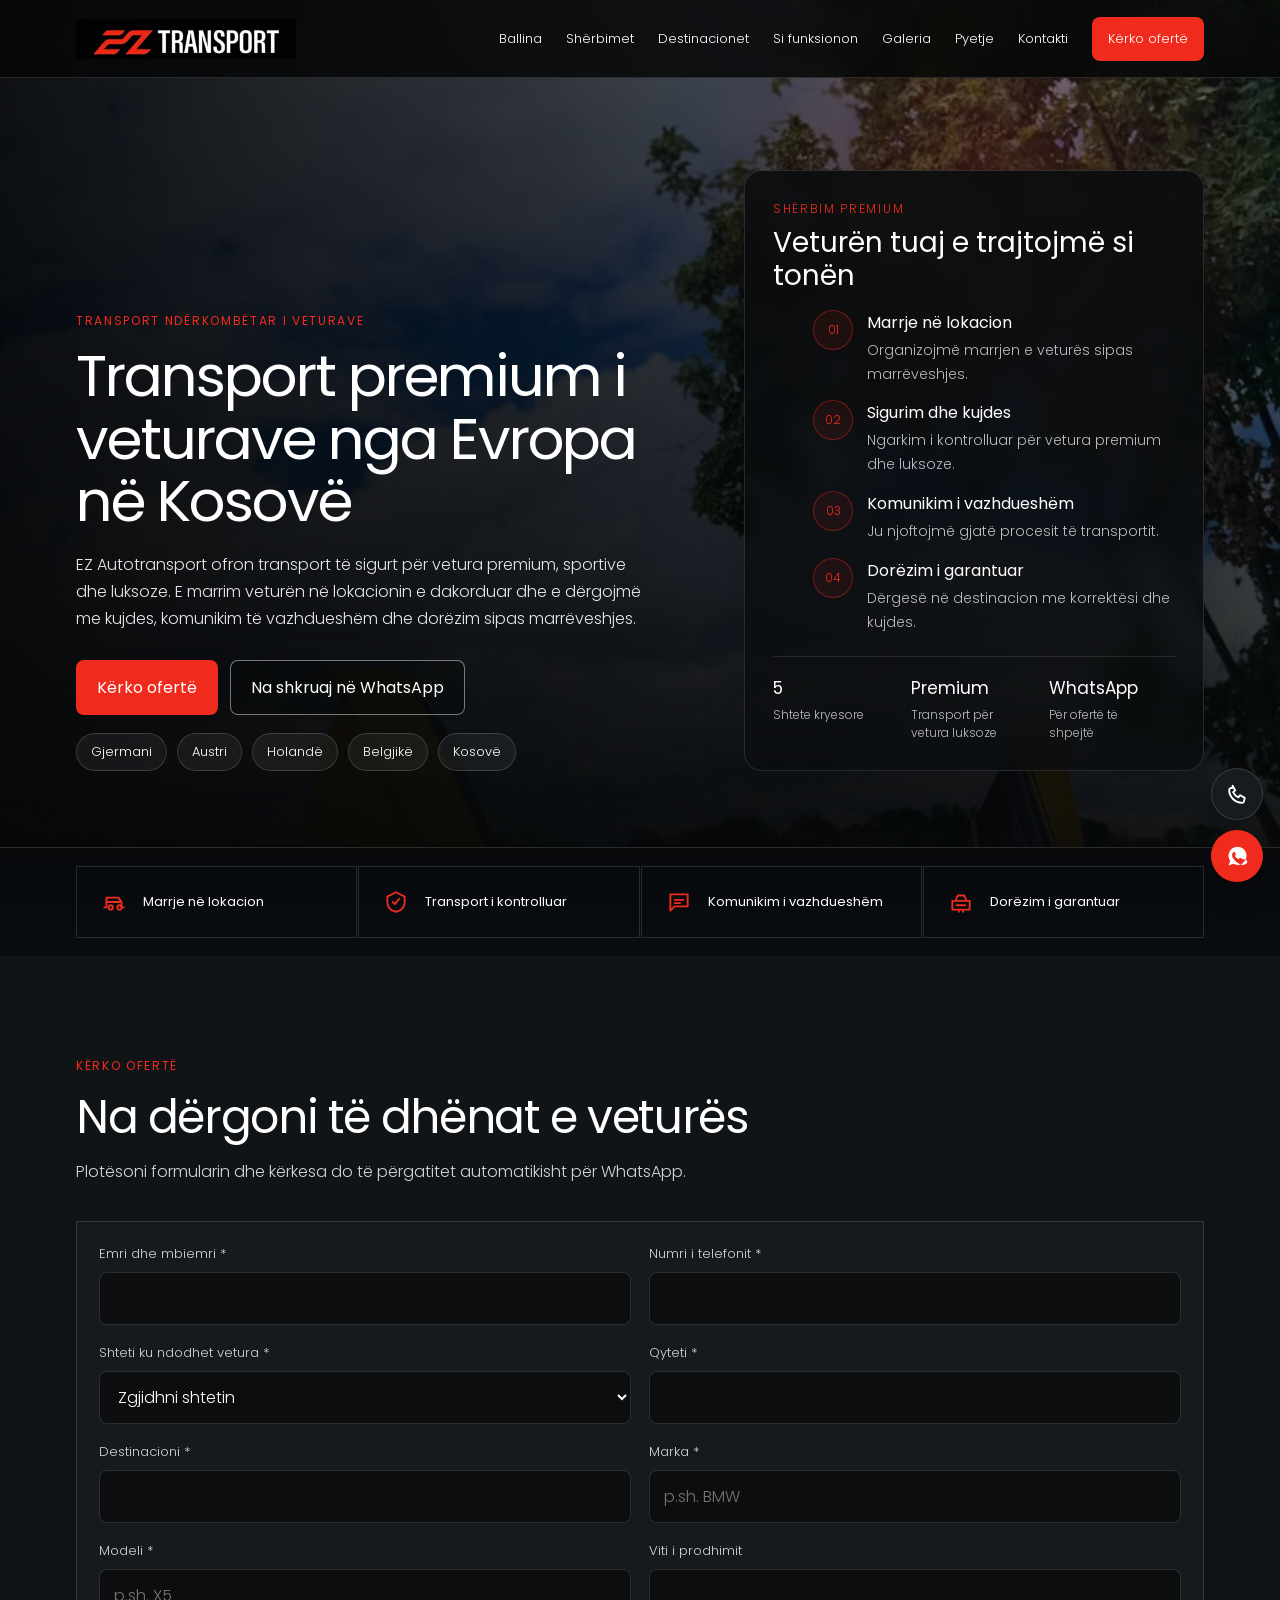
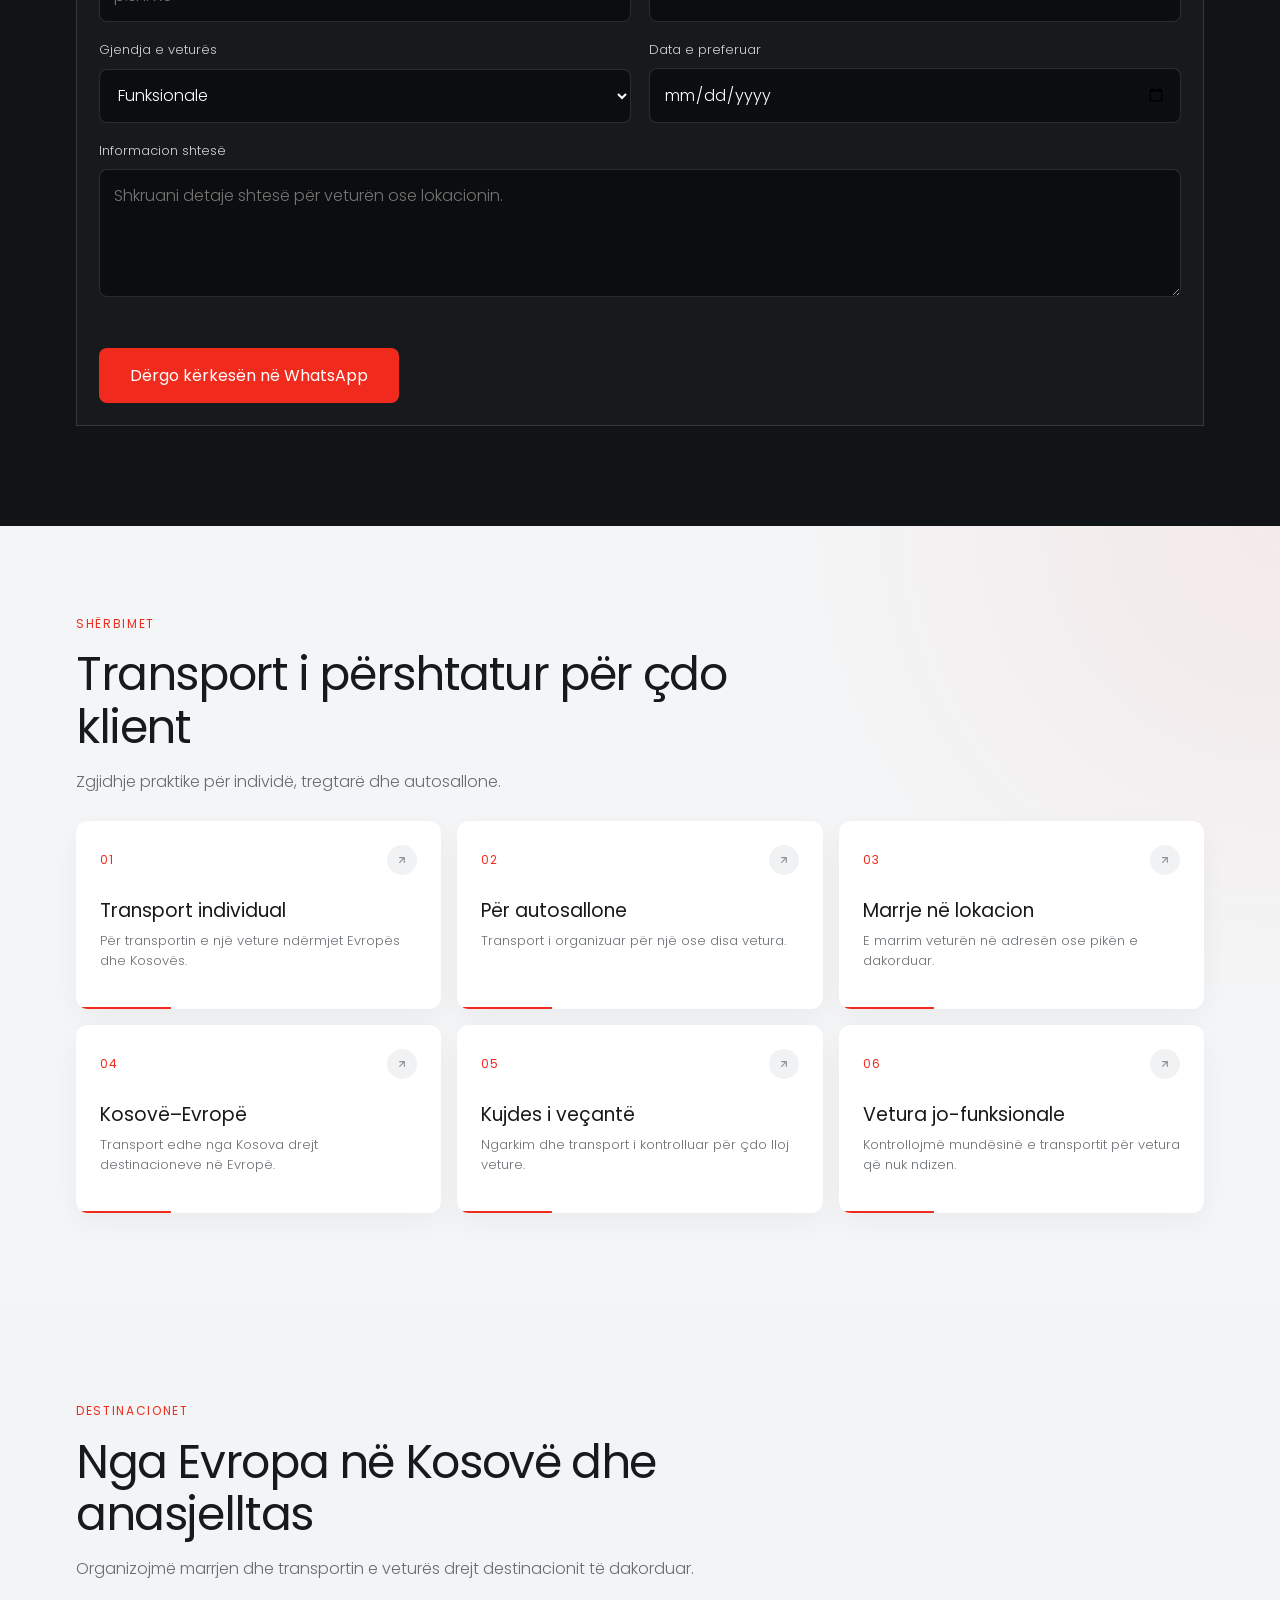
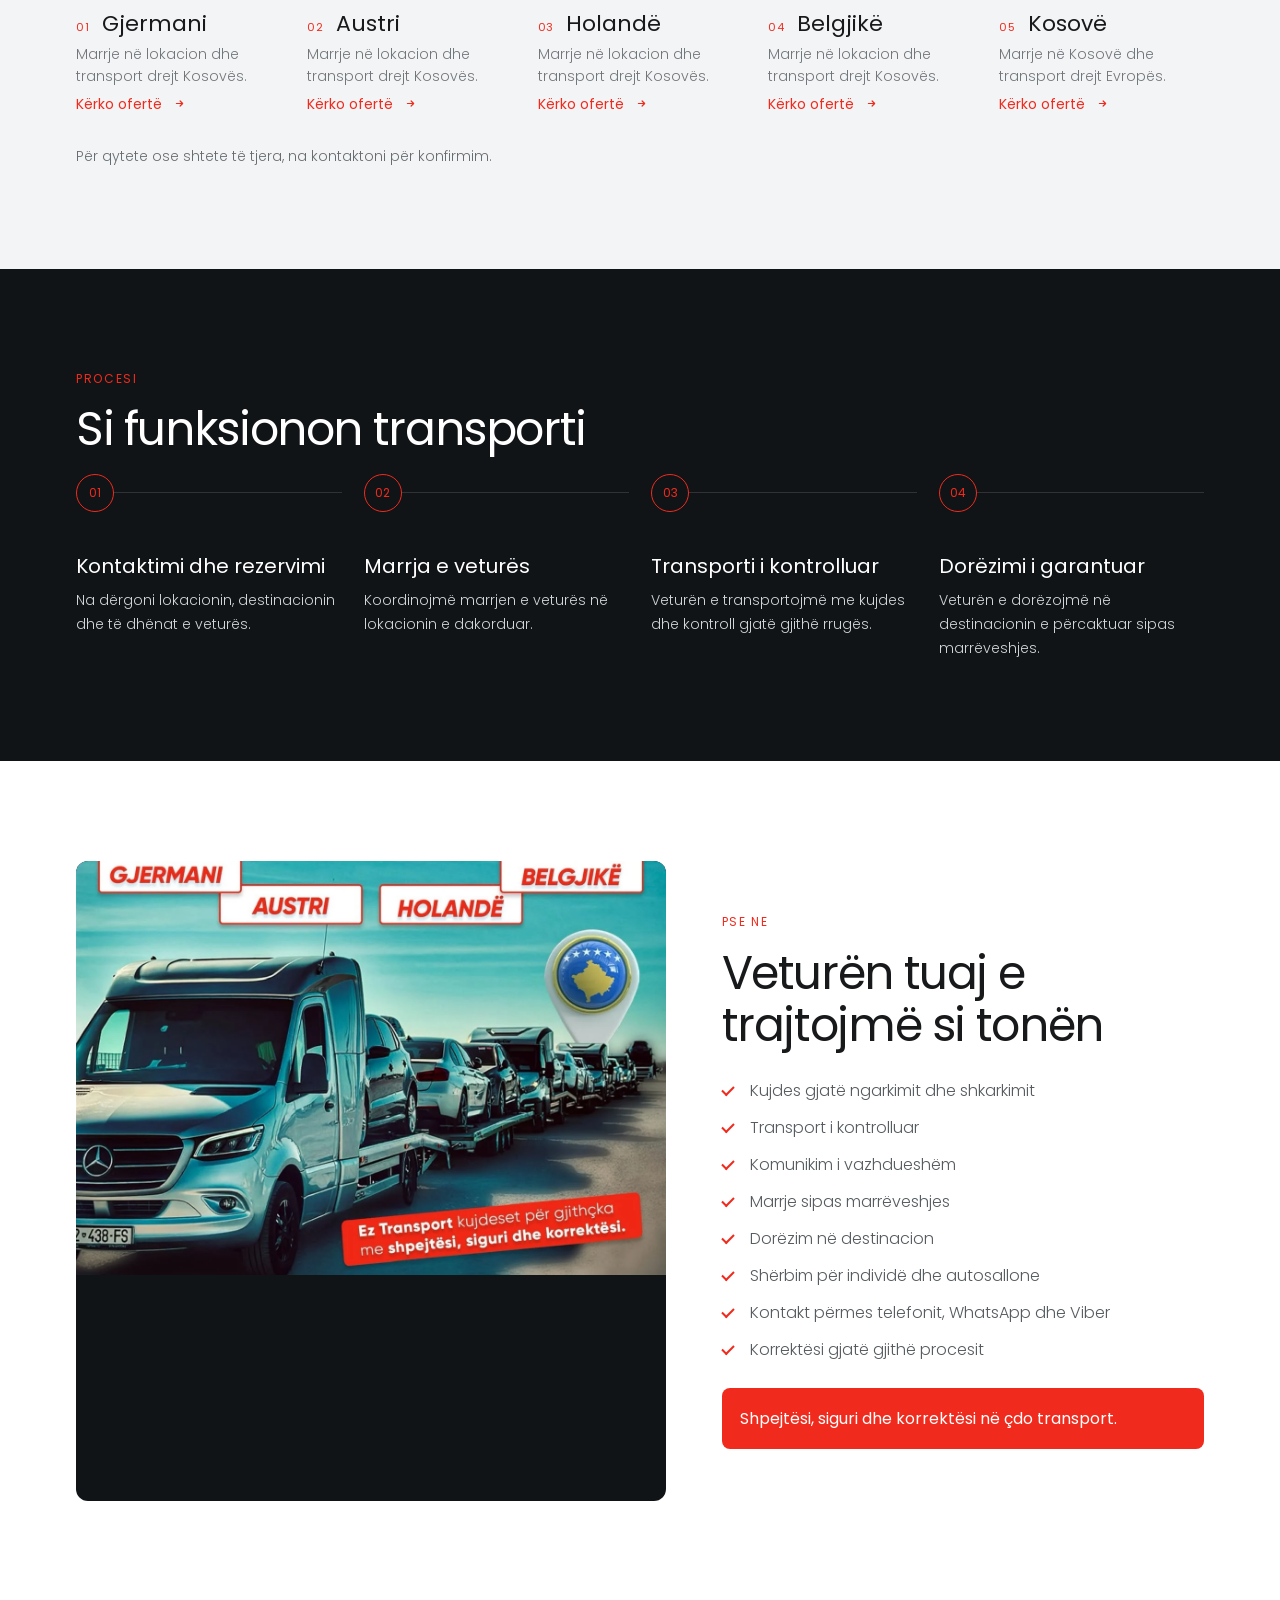
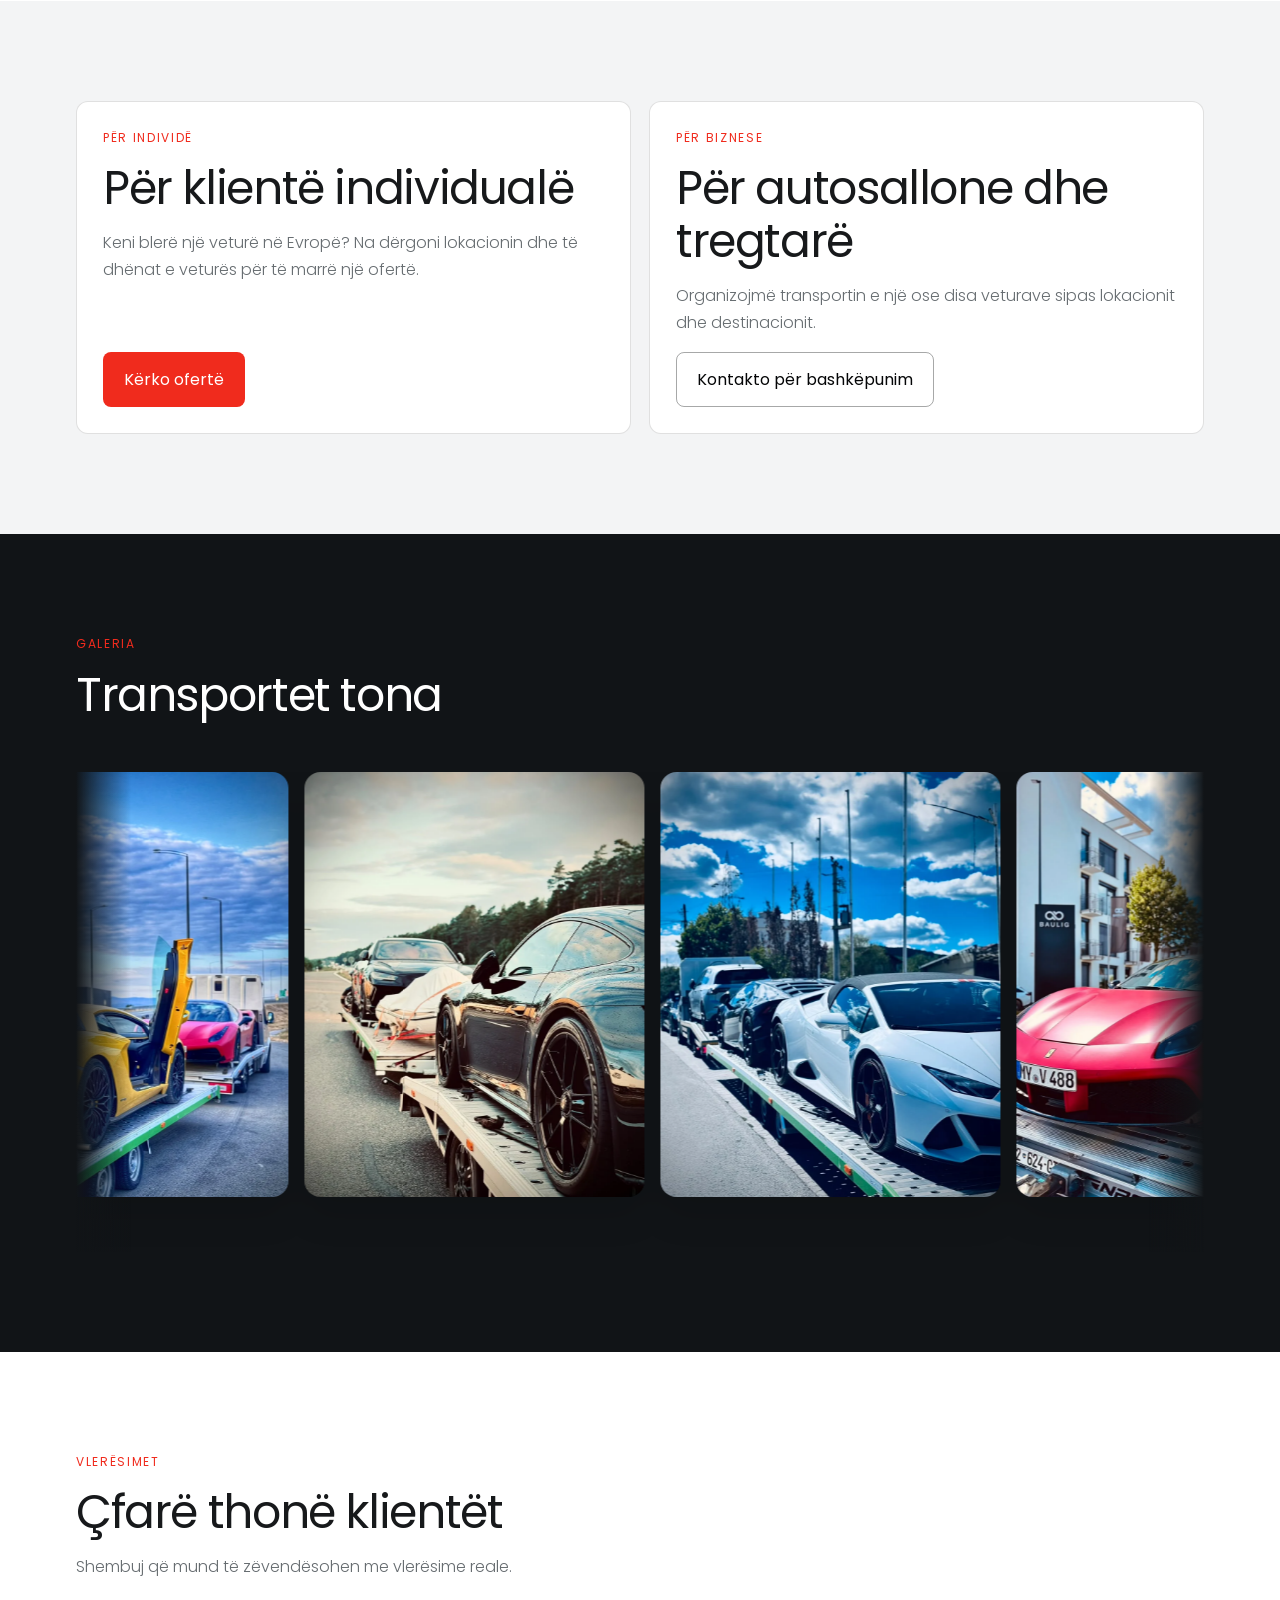
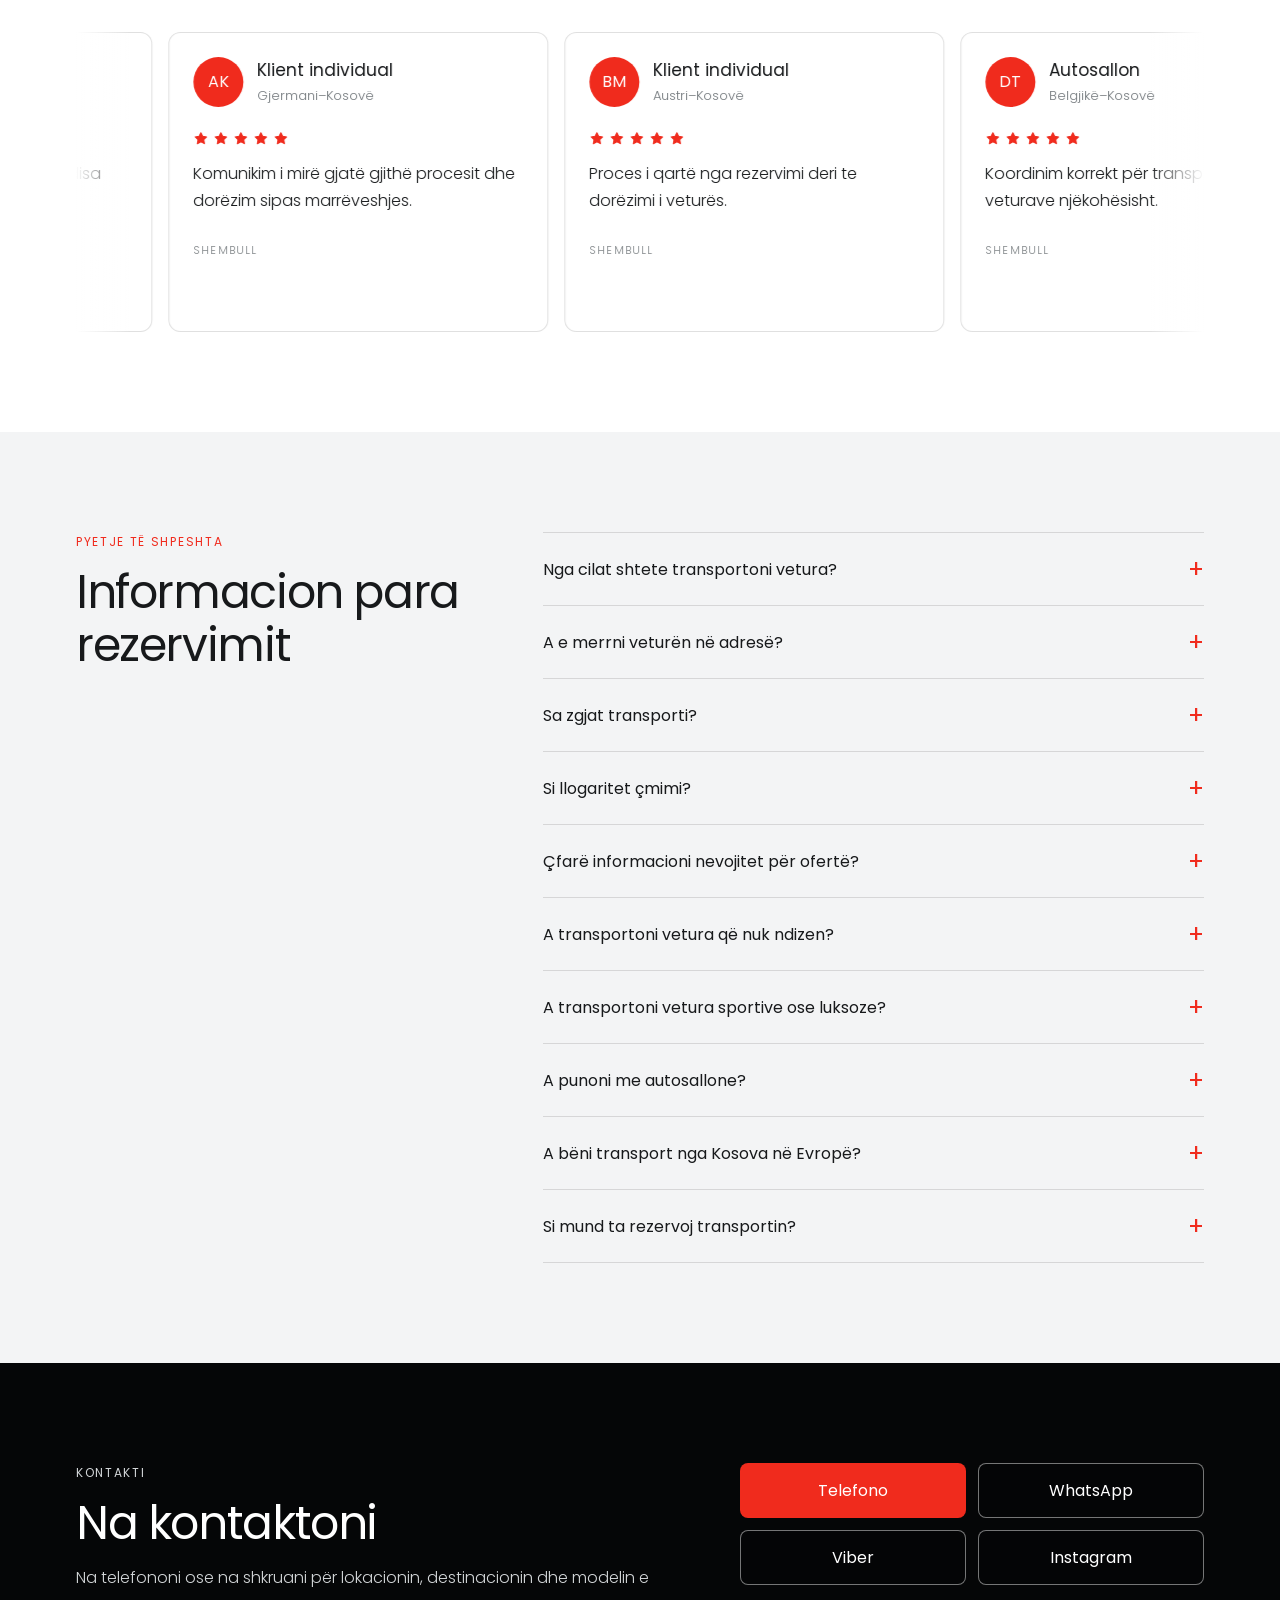
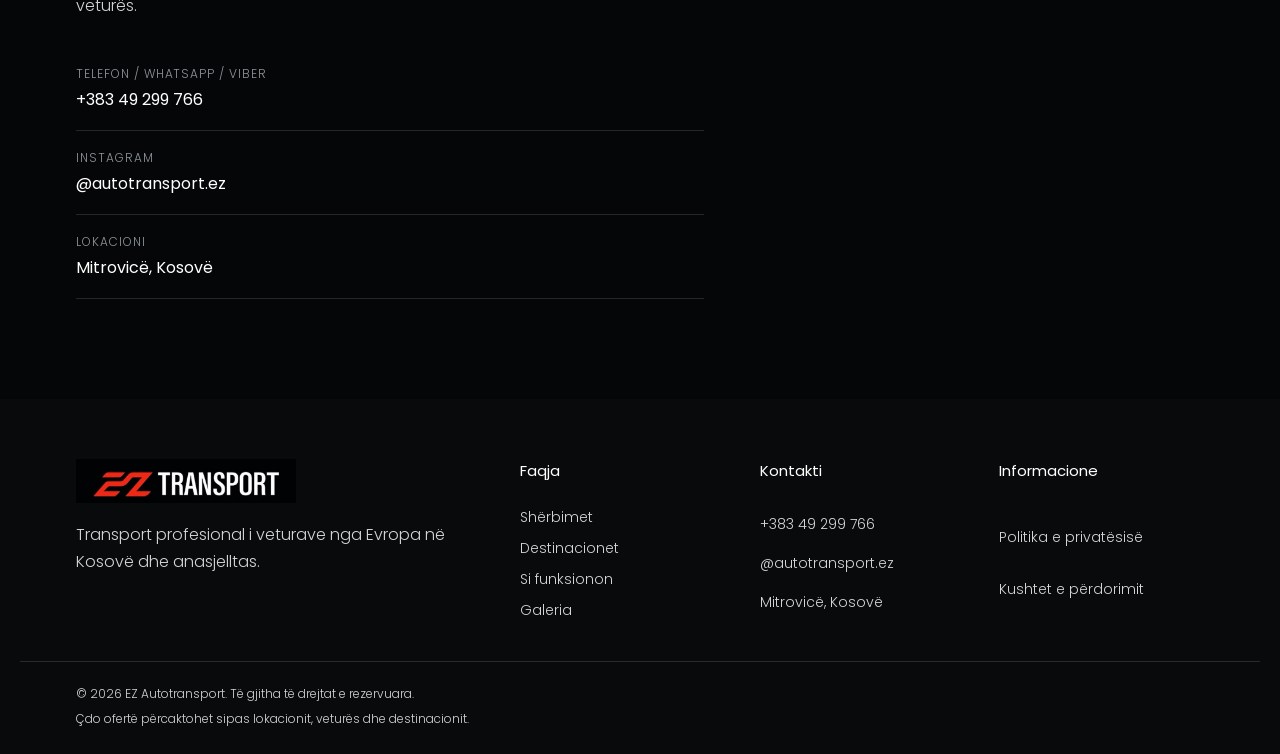
==== commit 10111ef1: "xxxx" ====
--- a/index.html
+++ b/index.html
@@ -223,32 +223,32 @@
         </div>
         <div class="services-grid">
           <article class="service-card">
-            <div class="service-card-top"><span class="service-number">01</span><span class="service-arrow" aria-hidden="true">↗</span></div>
+            <div class="service-card-top"><span class="service-number">01</span><span class="service-arrow" aria-hidden="true"><svg viewBox="0 0 24 24" aria-hidden="true"><path d="M8 8h8v8M8 16l8-8"/></svg></span></div>
             <h3>Transport individual</h3>
             <p>Për transportin e një veture ndërmjet Evropës dhe Kosovës.</p>
           </article>
           <article class="service-card">
-            <div class="service-card-top"><span class="service-number">02</span><span class="service-arrow" aria-hidden="true">↗</span></div>
+            <div class="service-card-top"><span class="service-number">02</span><span class="service-arrow" aria-hidden="true"><svg viewBox="0 0 24 24" aria-hidden="true"><path d="M8 8h8v8M8 16l8-8"/></svg></span></div>
             <h3>Për autosallone</h3>
             <p>Transport i organizuar për një ose disa vetura.</p>
           </article>
           <article class="service-card">
-            <div class="service-card-top"><span class="service-number">03</span><span class="service-arrow" aria-hidden="true">↗</span></div>
+            <div class="service-card-top"><span class="service-number">03</span><span class="service-arrow" aria-hidden="true"><svg viewBox="0 0 24 24" aria-hidden="true"><path d="M8 8h8v8M8 16l8-8"/></svg></span></div>
             <h3>Marrje në lokacion</h3>
             <p>E marrim veturën në adresën ose pikën e dakorduar.</p>
           </article>
           <article class="service-card">
-            <div class="service-card-top"><span class="service-number">04</span><span class="service-arrow" aria-hidden="true">↗</span></div>
+            <div class="service-card-top"><span class="service-number">04</span><span class="service-arrow" aria-hidden="true"><svg viewBox="0 0 24 24" aria-hidden="true"><path d="M8 8h8v8M8 16l8-8"/></svg></span></div>
             <h3>Kosovë–Evropë</h3>
             <p>Transport edhe nga Kosova drejt destinacioneve në Evropë.</p>
           </article>
           <article class="service-card">
-            <div class="service-card-top"><span class="service-number">05</span><span class="service-arrow" aria-hidden="true">↗</span></div>
+            <div class="service-card-top"><span class="service-number">05</span><span class="service-arrow" aria-hidden="true"><svg viewBox="0 0 24 24" aria-hidden="true"><path d="M8 8h8v8M8 16l8-8"/></svg></span></div>
             <h3>Kujdes i veçantë</h3>
             <p>Ngarkim dhe transport i kontrolluar për çdo lloj veture.</p>
           </article>
           <article class="service-card">
-            <div class="service-card-top"><span class="service-number">06</span><span class="service-arrow" aria-hidden="true">↗</span></div>
+            <div class="service-card-top"><span class="service-number">06</span><span class="service-arrow" aria-hidden="true"><svg viewBox="0 0 24 24" aria-hidden="true"><path d="M8 8h8v8M8 16l8-8"/></svg></span></div>
             <h3>Vetura jo-funksionale</h3>
             <p>Kontrollojmë mundësinë e transportit për vetura që nuk ndizen.</p>
           </article>
@@ -267,27 +267,27 @@
           <article class="destination-item">
             <div><span class="destination-number">01</span><h3>Gjermani</h3></div>
             <p>Marrje në lokacion dhe transport drejt Kosovës.</p>
-            <a href="#oferta">Kërko ofertë <span aria-hidden="true">→</span></a>
+            <a href="#oferta">Kërko ofertë <svg viewBox="0 0 24 24" aria-hidden="true"><path d="M7 12h10M13 8l4 4-4 4"/></svg></a>
           </article>
           <article class="destination-item">
             <div><span class="destination-number">02</span><h3>Austri</h3></div>
             <p>Marrje në lokacion dhe transport drejt Kosovës.</p>
-            <a href="#oferta">Kërko ofertë <span aria-hidden="true">→</span></a>
+            <a href="#oferta">Kërko ofertë <svg viewBox="0 0 24 24" aria-hidden="true"><path d="M7 12h10M13 8l4 4-4 4"/></svg></a>
           </article>
           <article class="destination-item">
             <div><span class="destination-number">03</span><h3>Holandë</h3></div>
             <p>Marrje në lokacion dhe transport drejt Kosovës.</p>
-            <a href="#oferta">Kërko ofertë <span aria-hidden="true">→</span></a>
+            <a href="#oferta">Kërko ofertë <svg viewBox="0 0 24 24" aria-hidden="true"><path d="M7 12h10M13 8l4 4-4 4"/></svg></a>
           </article>
           <article class="destination-item">
             <div><span class="destination-number">04</span><h3>Belgjikë</h3></div>
             <p>Marrje në lokacion dhe transport drejt Kosovës.</p>
-            <a href="#oferta">Kërko ofertë <span aria-hidden="true">→</span></a>
+            <a href="#oferta">Kërko ofertë <svg viewBox="0 0 24 24" aria-hidden="true"><path d="M7 12h10M13 8l4 4-4 4"/></svg></a>
           </article>
           <article class="destination-item">
             <div><span class="destination-number">05</span><h3>Kosovë</h3></div>
             <p>Marrje në Kosovë dhe transport drejt Evropës.</p>
-            <a href="#oferta">Kërko ofertë <span aria-hidden="true">→</span></a>
+            <a href="#oferta">Kërko ofertë <svg viewBox="0 0 24 24" aria-hidden="true"><path d="M7 12h10M13 8l4 4-4 4"/></svg></a>
           </article>
         </div>
         <p class="section-note">Për qytete ose shtete të tjera, na kontaktoni për konfirmim.</p>
@@ -420,14 +420,14 @@
         <div class="marquee-viewport reviews-marquee" aria-label="Vlerësimet lëvizëse të klientëve">
           <div class="reviews-track marquee-track" id="reviews-track">
             <div class="marquee-group">
-            <article class="review-card"><div class="review-top"><span class="initials">AK</span><div><h3>Klient individual</h3><p>Gjermani–Kosovë</p></div></div><div class="stars" aria-label="5 nga 5">★★★★★</div><p>Komunikim i mirë gjatë gjithë procesit dhe dorëzim sipas marrëveshjes.</p><span class="sample-label">Shembull</span></article>
-            <article class="review-card"><div class="review-top"><span class="initials">BM</span><div><h3>Klient individual</h3><p>Austri–Kosovë</p></div></div><div class="stars" aria-label="5 nga 5">★★★★★</div><p>Proces i qartë nga rezervimi deri te dorëzimi i veturës.</p><span class="sample-label">Shembull</span></article>
-            <article class="review-card"><div class="review-top"><span class="initials">DT</span><div><h3>Autosallon</h3><p>Belgjikë–Kosovë</p></div></div><div class="stars" aria-label="5 nga 5">★★★★★</div><p>Koordinim korrekt për transportin e disa veturave njëkohësisht.</p><span class="sample-label">Shembull</span></article>
+            <article class="review-card"><div class="review-top"><span class="initials">AK</span><div><h3>Klient individual</h3><p>Gjermani–Kosovë</p></div></div><div class="stars" aria-label="5 nga 5"><svg viewBox="0 0 24 24" aria-hidden="true"><path d="M12 2.8l2.83 5.74 6.33.92-4.58 4.46 1.08 6.31L12 17.32 6.34 20.3l1.08-6.31L2.84 9.46l6.33-.92L12 2.8Z"/></svg><svg viewBox="0 0 24 24" aria-hidden="true"><path d="M12 2.8l2.83 5.74 6.33.92-4.58 4.46 1.08 6.31L12 17.32 6.34 20.3l1.08-6.31L2.84 9.46l6.33-.92L12 2.8Z"/></svg><svg viewBox="0 0 24 24" aria-hidden="true"><path d="M12 2.8l2.83 5.74 6.33.92-4.58 4.46 1.08 6.31L12 17.32 6.34 20.3l1.08-6.31L2.84 9.46l6.33-.92L12 2.8Z"/></svg><svg viewBox="0 0 24 24" aria-hidden="true"><path d="M12 2.8l2.83 5.74 6.33.92-4.58 4.46 1.08 6.31L12 17.32 6.34 20.3l1.08-6.31L2.84 9.46l6.33-.92L12 2.8Z"/></svg><svg viewBox="0 0 24 24" aria-hidden="true"><path d="M12 2.8l2.83 5.74 6.33.92-4.58 4.46 1.08 6.31L12 17.32 6.34 20.3l1.08-6.31L2.84 9.46l6.33-.92L12 2.8Z"/></svg></div><p>Komunikim i mirë gjatë gjithë procesit dhe dorëzim sipas marrëveshjes.</p><span class="sample-label">Shembull</span></article>
+            <article class="review-card"><div class="review-top"><span class="initials">BM</span><div><h3>Klient individual</h3><p>Austri–Kosovë</p></div></div><div class="stars" aria-label="5 nga 5"><svg viewBox="0 0 24 24" aria-hidden="true"><path d="M12 2.8l2.83 5.74 6.33.92-4.58 4.46 1.08 6.31L12 17.32 6.34 20.3l1.08-6.31L2.84 9.46l6.33-.92L12 2.8Z"/></svg><svg viewBox="0 0 24 24" aria-hidden="true"><path d="M12 2.8l2.83 5.74 6.33.92-4.58 4.46 1.08 6.31L12 17.32 6.34 20.3l1.08-6.31L2.84 9.46l6.33-.92L12 2.8Z"/></svg><svg viewBox="0 0 24 24" aria-hidden="true"><path d="M12 2.8l2.83 5.74 6.33.92-4.58 4.46 1.08 6.31L12 17.32 6.34 20.3l1.08-6.31L2.84 9.46l6.33-.92L12 2.8Z"/></svg><svg viewBox="0 0 24 24" aria-hidden="true"><path d="M12 2.8l2.83 5.74 6.33.92-4.58 4.46 1.08 6.31L12 17.32 6.34 20.3l1.08-6.31L2.84 9.46l6.33-.92L12 2.8Z"/></svg><svg viewBox="0 0 24 24" aria-hidden="true"><path d="M12 2.8l2.83 5.74 6.33.92-4.58 4.46 1.08 6.31L12 17.32 6.34 20.3l1.08-6.31L2.84 9.46l6.33-.92L12 2.8Z"/></svg></div><p>Proces i qartë nga rezervimi deri te dorëzimi i veturës.</p><span class="sample-label">Shembull</span></article>
+            <article class="review-card"><div class="review-top"><span class="initials">DT</span><div><h3>Autosallon</h3><p>Belgjikë–Kosovë</p></div></div><div class="stars" aria-label="5 nga 5"><svg viewBox="0 0 24 24" aria-hidden="true"><path d="M12 2.8l2.83 5.74 6.33.92-4.58 4.46 1.08 6.31L12 17.32 6.34 20.3l1.08-6.31L2.84 9.46l6.33-.92L12 2.8Z"/></svg><svg viewBox="0 0 24 24" aria-hidden="true"><path d="M12 2.8l2.83 5.74 6.33.92-4.58 4.46 1.08 6.31L12 17.32 6.34 20.3l1.08-6.31L2.84 9.46l6.33-.92L12 2.8Z"/></svg><svg viewBox="0 0 24 24" aria-hidden="true"><path d="M12 2.8l2.83 5.74 6.33.92-4.58 4.46 1.08 6.31L12 17.32 6.34 20.3l1.08-6.31L2.84 9.46l6.33-.92L12 2.8Z"/></svg><svg viewBox="0 0 24 24" aria-hidden="true"><path d="M12 2.8l2.83 5.74 6.33.92-4.58 4.46 1.08 6.31L12 17.32 6.34 20.3l1.08-6.31L2.84 9.46l6.33-.92L12 2.8Z"/></svg><svg viewBox="0 0 24 24" aria-hidden="true"><path d="M12 2.8l2.83 5.74 6.33.92-4.58 4.46 1.08 6.31L12 17.32 6.34 20.3l1.08-6.31L2.84 9.46l6.33-.92L12 2.8Z"/></svg></div><p>Koordinim korrekt për transportin e disa veturave njëkohësisht.</p><span class="sample-label">Shembull</span></article>
             </div>
             <div class="marquee-group" aria-hidden="true">
-            <article class="review-card" aria-hidden="true"><div class="review-top"><span class="initials">AK</span><div><h3>Klient individual</h3><p>Gjermani–Kosovë</p></div></div><div class="stars" aria-label="5 nga 5">★★★★★</div><p>Komunikim i mirë gjatë gjithë procesit dhe dorëzim sipas marrëveshjes.</p><span class="sample-label">Shembull</span></article>
-            <article class="review-card" aria-hidden="true"><div class="review-top"><span class="initials">BM</span><div><h3>Klient individual</h3><p>Austri–Kosovë</p></div></div><div class="stars" aria-label="5 nga 5">★★★★★</div><p>Proces i qartë nga rezervimi deri te dorëzimi i veturës.</p><span class="sample-label">Shembull</span></article>
-            <article class="review-card" aria-hidden="true"><div class="review-top"><span class="initials">DT</span><div><h3>Autosallon</h3><p>Belgjikë–Kosovë</p></div></div><div class="stars" aria-label="5 nga 5">★★★★★</div><p>Koordinim korrekt për transportin e disa veturave njëkohësisht.</p><span class="sample-label">Shembull</span></article>
+            <article class="review-card" aria-hidden="true"><div class="review-top"><span class="initials">AK</span><div><h3>Klient individual</h3><p>Gjermani–Kosovë</p></div></div><div class="stars" aria-label="5 nga 5"><svg viewBox="0 0 24 24" aria-hidden="true"><path d="M12 2.8l2.83 5.74 6.33.92-4.58 4.46 1.08 6.31L12 17.32 6.34 20.3l1.08-6.31L2.84 9.46l6.33-.92L12 2.8Z"/></svg><svg viewBox="0 0 24 24" aria-hidden="true"><path d="M12 2.8l2.83 5.74 6.33.92-4.58 4.46 1.08 6.31L12 17.32 6.34 20.3l1.08-6.31L2.84 9.46l6.33-.92L12 2.8Z"/></svg><svg viewBox="0 0 24 24" aria-hidden="true"><path d="M12 2.8l2.83 5.74 6.33.92-4.58 4.46 1.08 6.31L12 17.32 6.34 20.3l1.08-6.31L2.84 9.46l6.33-.92L12 2.8Z"/></svg><svg viewBox="0 0 24 24" aria-hidden="true"><path d="M12 2.8l2.83 5.74 6.33.92-4.58 4.46 1.08 6.31L12 17.32 6.34 20.3l1.08-6.31L2.84 9.46l6.33-.92L12 2.8Z"/></svg><svg viewBox="0 0 24 24" aria-hidden="true"><path d="M12 2.8l2.83 5.74 6.33.92-4.58 4.46 1.08 6.31L12 17.32 6.34 20.3l1.08-6.31L2.84 9.46l6.33-.92L12 2.8Z"/></svg></div><p>Komunikim i mirë gjatë gjithë procesit dhe dorëzim sipas marrëveshjes.</p><span class="sample-label">Shembull</span></article>
+            <article class="review-card" aria-hidden="true"><div class="review-top"><span class="initials">BM</span><div><h3>Klient individual</h3><p>Austri–Kosovë</p></div></div><div class="stars" aria-label="5 nga 5"><svg viewBox="0 0 24 24" aria-hidden="true"><path d="M12 2.8l2.83 5.74 6.33.92-4.58 4.46 1.08 6.31L12 17.32 6.34 20.3l1.08-6.31L2.84 9.46l6.33-.92L12 2.8Z"/></svg><svg viewBox="0 0 24 24" aria-hidden="true"><path d="M12 2.8l2.83 5.74 6.33.92-4.58 4.46 1.08 6.31L12 17.32 6.34 20.3l1.08-6.31L2.84 9.46l6.33-.92L12 2.8Z"/></svg><svg viewBox="0 0 24 24" aria-hidden="true"><path d="M12 2.8l2.83 5.74 6.33.92-4.58 4.46 1.08 6.31L12 17.32 6.34 20.3l1.08-6.31L2.84 9.46l6.33-.92L12 2.8Z"/></svg><svg viewBox="0 0 24 24" aria-hidden="true"><path d="M12 2.8l2.83 5.74 6.33.92-4.58 4.46 1.08 6.31L12 17.32 6.34 20.3l1.08-6.31L2.84 9.46l6.33-.92L12 2.8Z"/></svg><svg viewBox="0 0 24 24" aria-hidden="true"><path d="M12 2.8l2.83 5.74 6.33.92-4.58 4.46 1.08 6.31L12 17.32 6.34 20.3l1.08-6.31L2.84 9.46l6.33-.92L12 2.8Z"/></svg></div><p>Proces i qartë nga rezervimi deri te dorëzimi i veturës.</p><span class="sample-label">Shembull</span></article>
+            <article class="review-card" aria-hidden="true"><div class="review-top"><span class="initials">DT</span><div><h3>Autosallon</h3><p>Belgjikë–Kosovë</p></div></div><div class="stars" aria-label="5 nga 5"><svg viewBox="0 0 24 24" aria-hidden="true"><path d="M12 2.8l2.83 5.74 6.33.92-4.58 4.46 1.08 6.31L12 17.32 6.34 20.3l1.08-6.31L2.84 9.46l6.33-.92L12 2.8Z"/></svg><svg viewBox="0 0 24 24" aria-hidden="true"><path d="M12 2.8l2.83 5.74 6.33.92-4.58 4.46 1.08 6.31L12 17.32 6.34 20.3l1.08-6.31L2.84 9.46l6.33-.92L12 2.8Z"/></svg><svg viewBox="0 0 24 24" aria-hidden="true"><path d="M12 2.8l2.83 5.74 6.33.92-4.58 4.46 1.08 6.31L12 17.32 6.34 20.3l1.08-6.31L2.84 9.46l6.33-.92L12 2.8Z"/></svg><svg viewBox="0 0 24 24" aria-hidden="true"><path d="M12 2.8l2.83 5.74 6.33.92-4.58 4.46 1.08 6.31L12 17.32 6.34 20.3l1.08-6.31L2.84 9.46l6.33-.92L12 2.8Z"/></svg><svg viewBox="0 0 24 24" aria-hidden="true"><path d="M12 2.8l2.83 5.74 6.33.92-4.58 4.46 1.08 6.31L12 17.32 6.34 20.3l1.08-6.31L2.84 9.46l6.33-.92L12 2.8Z"/></svg></div><p>Koordinim korrekt për transportin e disa veturave njëkohësisht.</p><span class="sample-label">Shembull</span></article>
             </div>
           </div>
         </div>
--- a/assets/css/site-v4.css
+++ b/assets/css/site-v4.css
@@ -422,7 +422,15 @@
   border-radius: 50%;
   color: #8b9094;
   background: #f1f2f3;
-  font-size: 14px;
+}
+.service-arrow svg {
+  width: 14px;
+  height: 14px;
+  stroke: currentColor;
+  fill: none;
+  stroke-width: 1.9;
+  stroke-linecap: round;
+  stroke-linejoin: round;
 }
 .service-card h3 {
   margin-bottom: 8px;
@@ -480,8 +488,8 @@
   font-size: 14px;
   font-weight: 400;
 }
-.destination-item a span { display: inline-block; margin-left: 4px; transition: transform .2s ease; }
-.destination-item a:hover span { transform: translateX(4px); }
+.destination-item a svg { display: inline-block; width: 15px; height: 15px; margin-left: 6px; vertical-align: -2px; stroke: currentColor; fill: none; stroke-width: 1.9; stroke-linecap: round; stroke-linejoin: round; transition: transform .2s ease; }
+.destination-item a:hover svg { transform: translateX(4px); }
 .section-note { margin: 30px 0 0; color: #686d71; font-size: 14px; }
 
 .process-container {
@@ -621,7 +629,8 @@
   line-height: 1;
   font-weight: 400;
 }
-.stars { margin: 24px 0 14px; color: var(--red); letter-spacing: .12em; font-size: 14px; }
+.stars { display: flex; align-items: center; gap: 5px; margin: 24px 0 14px; color: var(--red); }
+.stars svg { width: 15px; height: 15px; fill: currentColor; flex: 0 0 auto; }
 .sample-label { display: inline-block; margin-top: 12px; color: #7d8285; font-size: 11px; text-transform: uppercase; letter-spacing: .1em; }
 
 .faq-layout { display: grid; gap: 12px; }
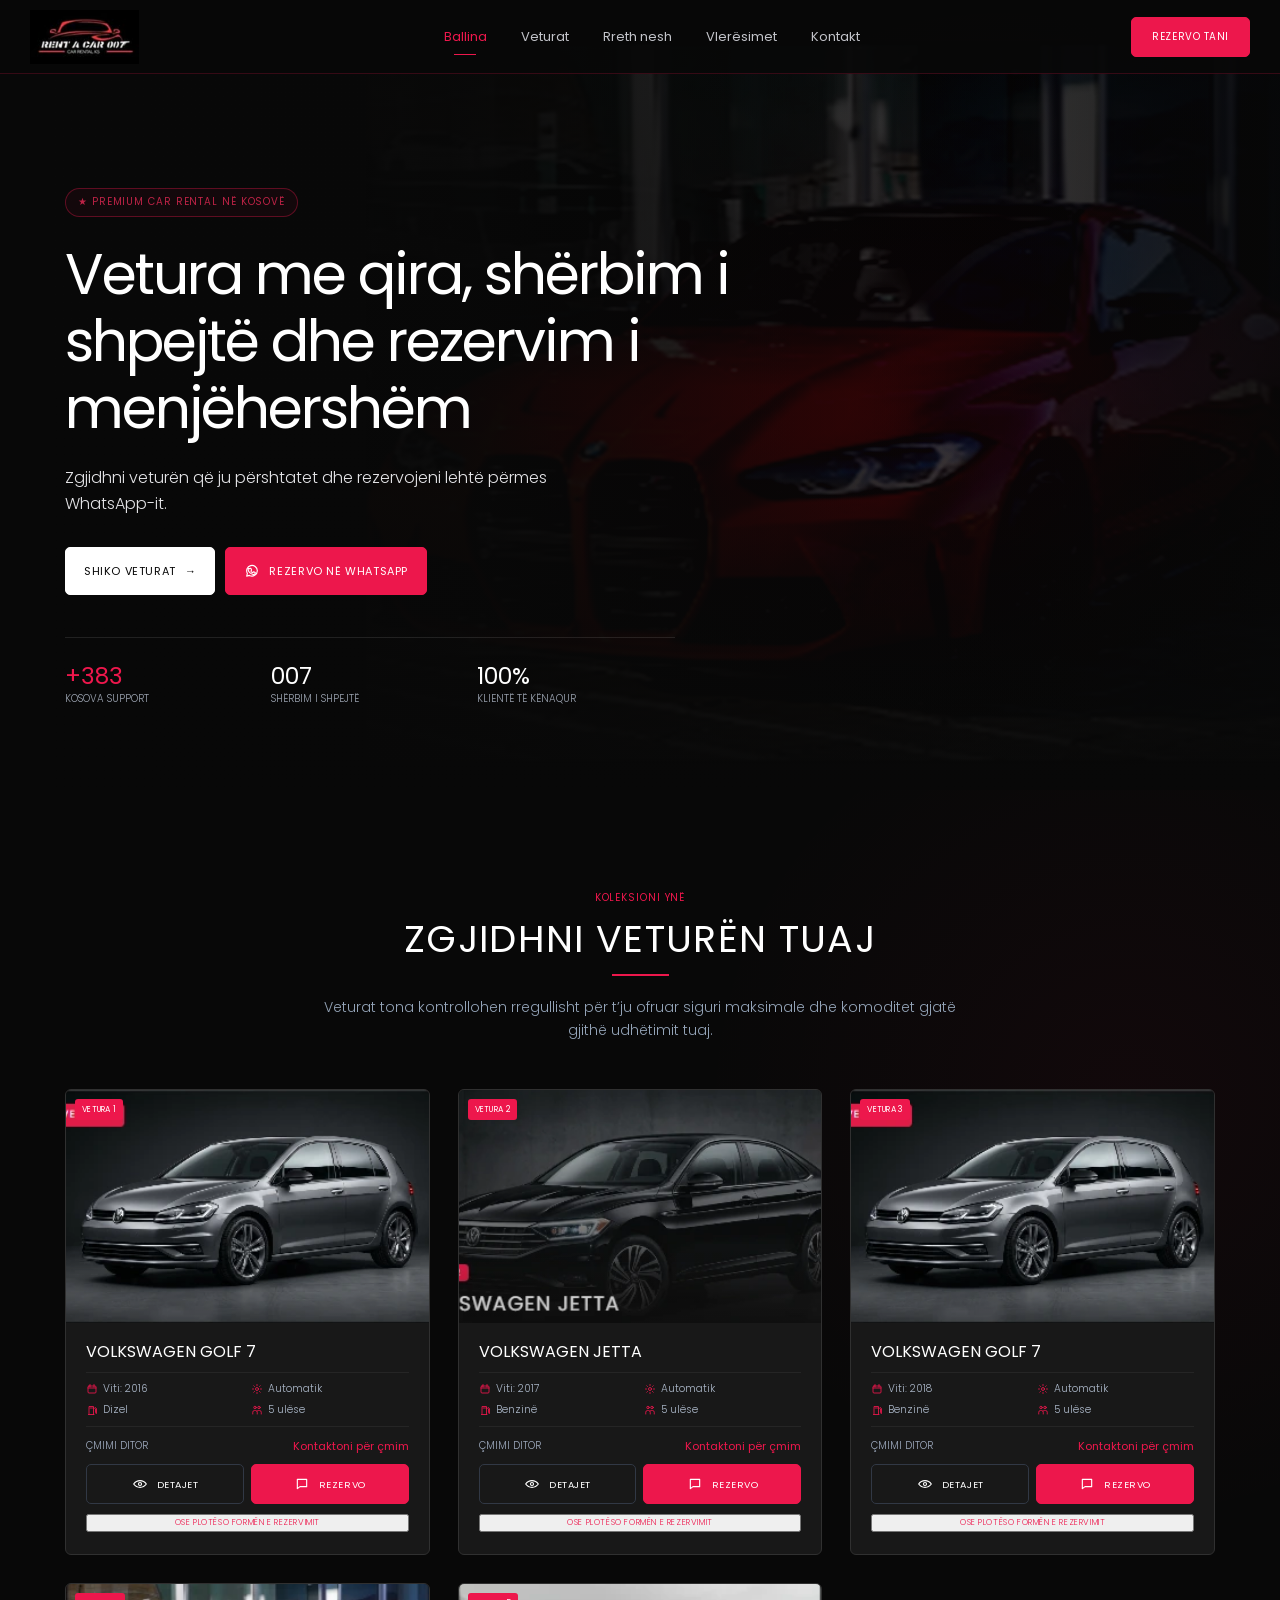
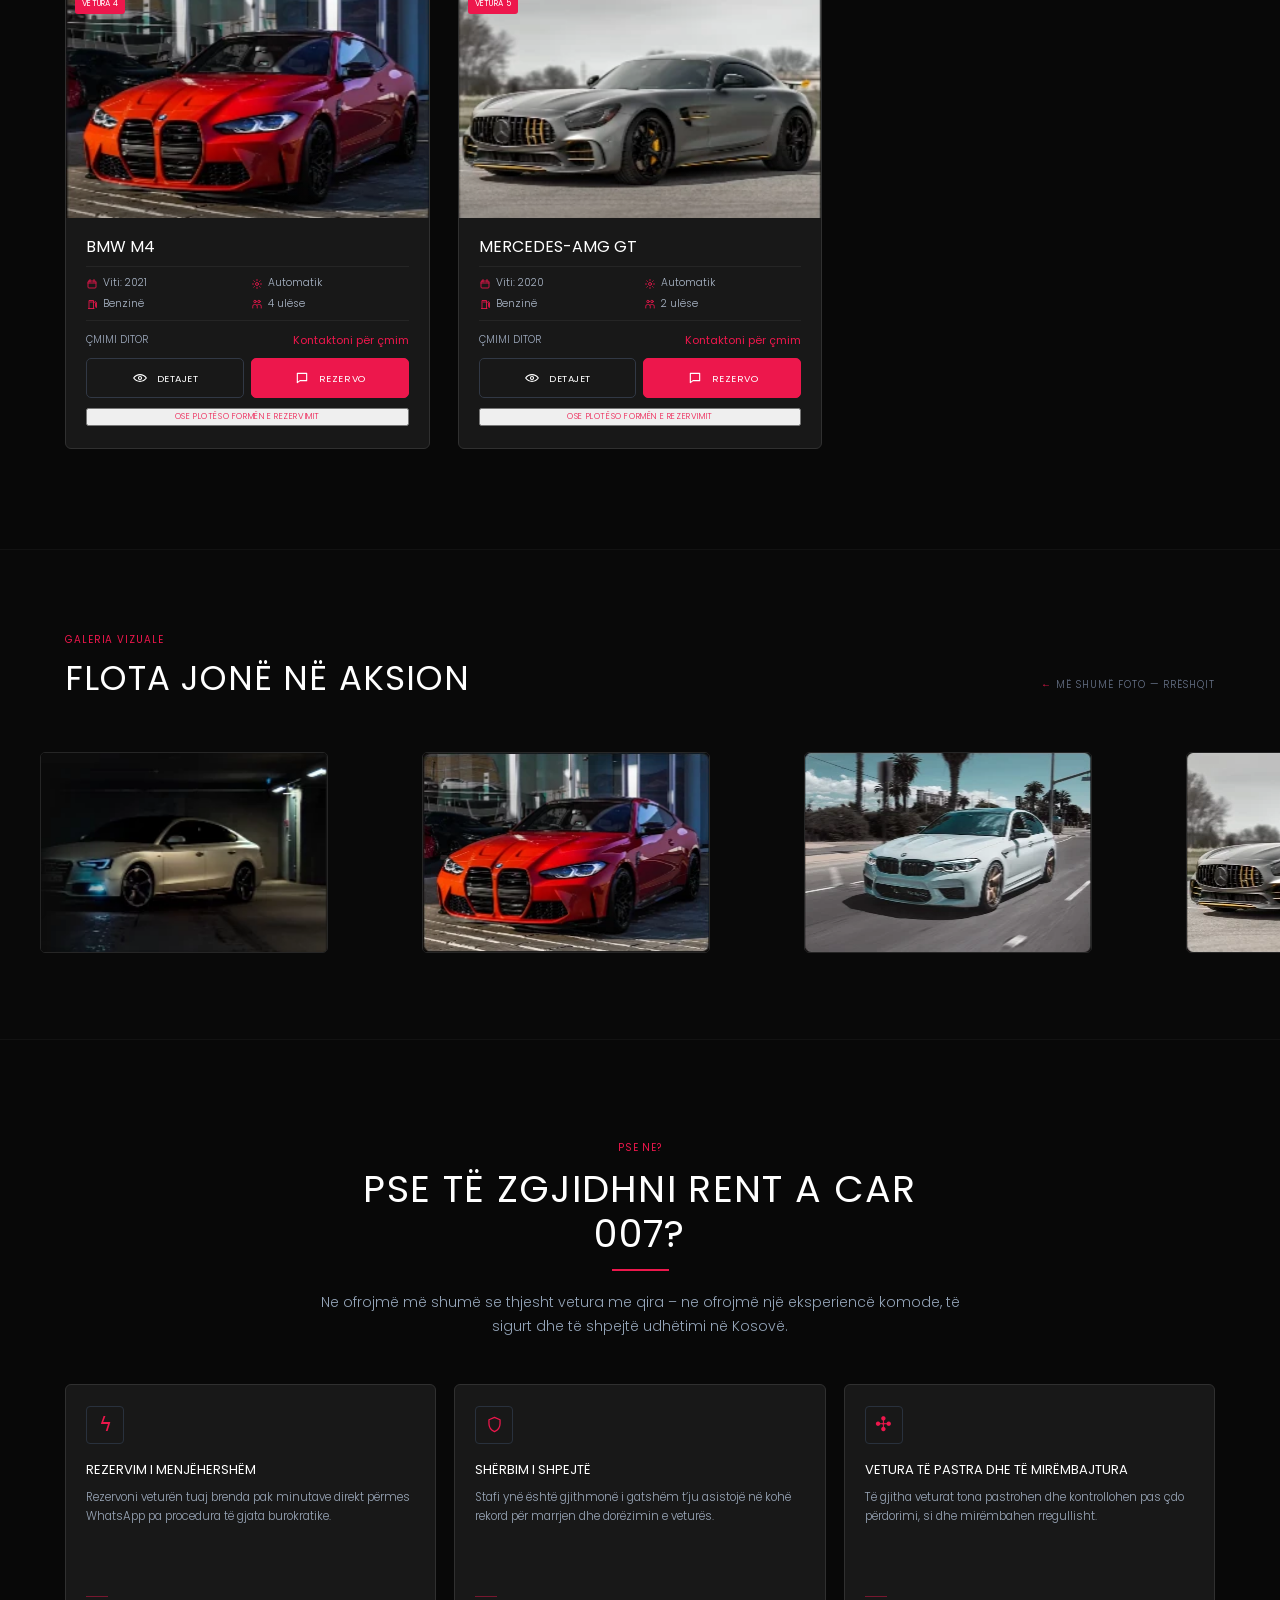
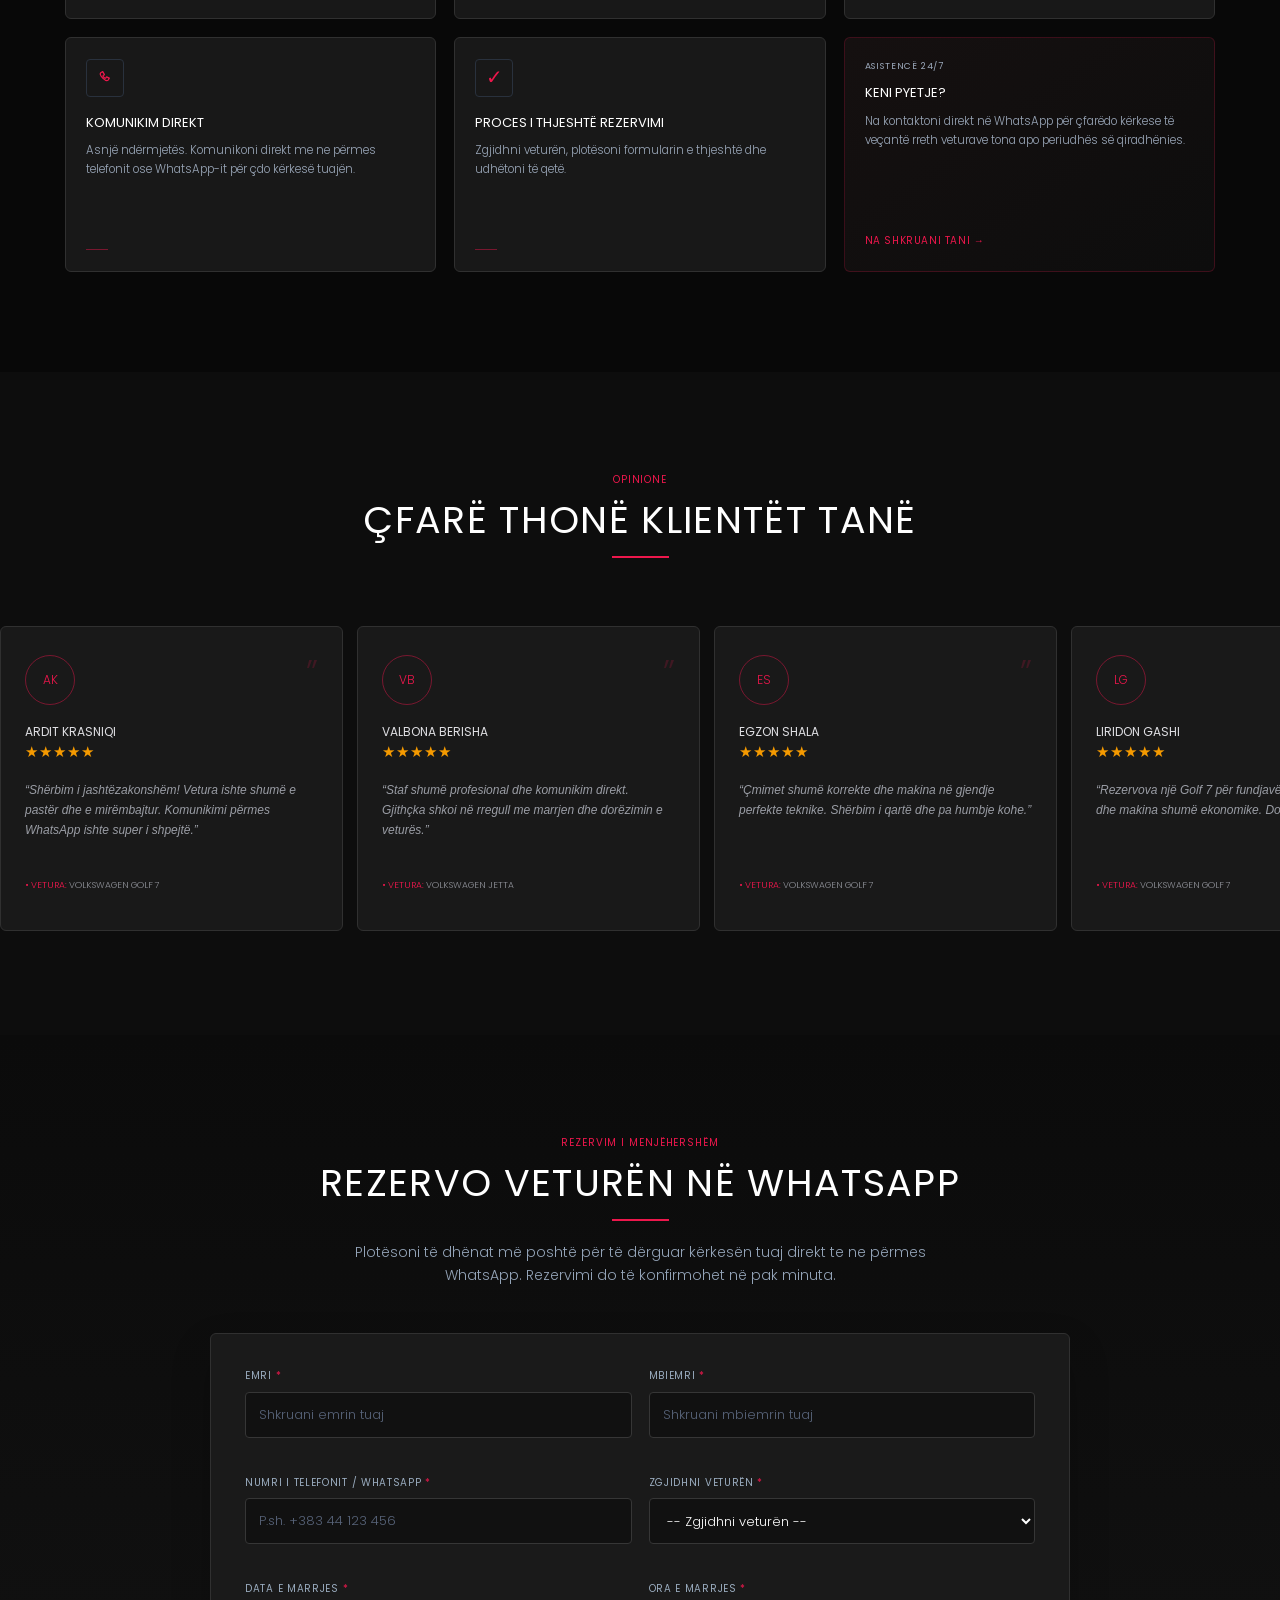
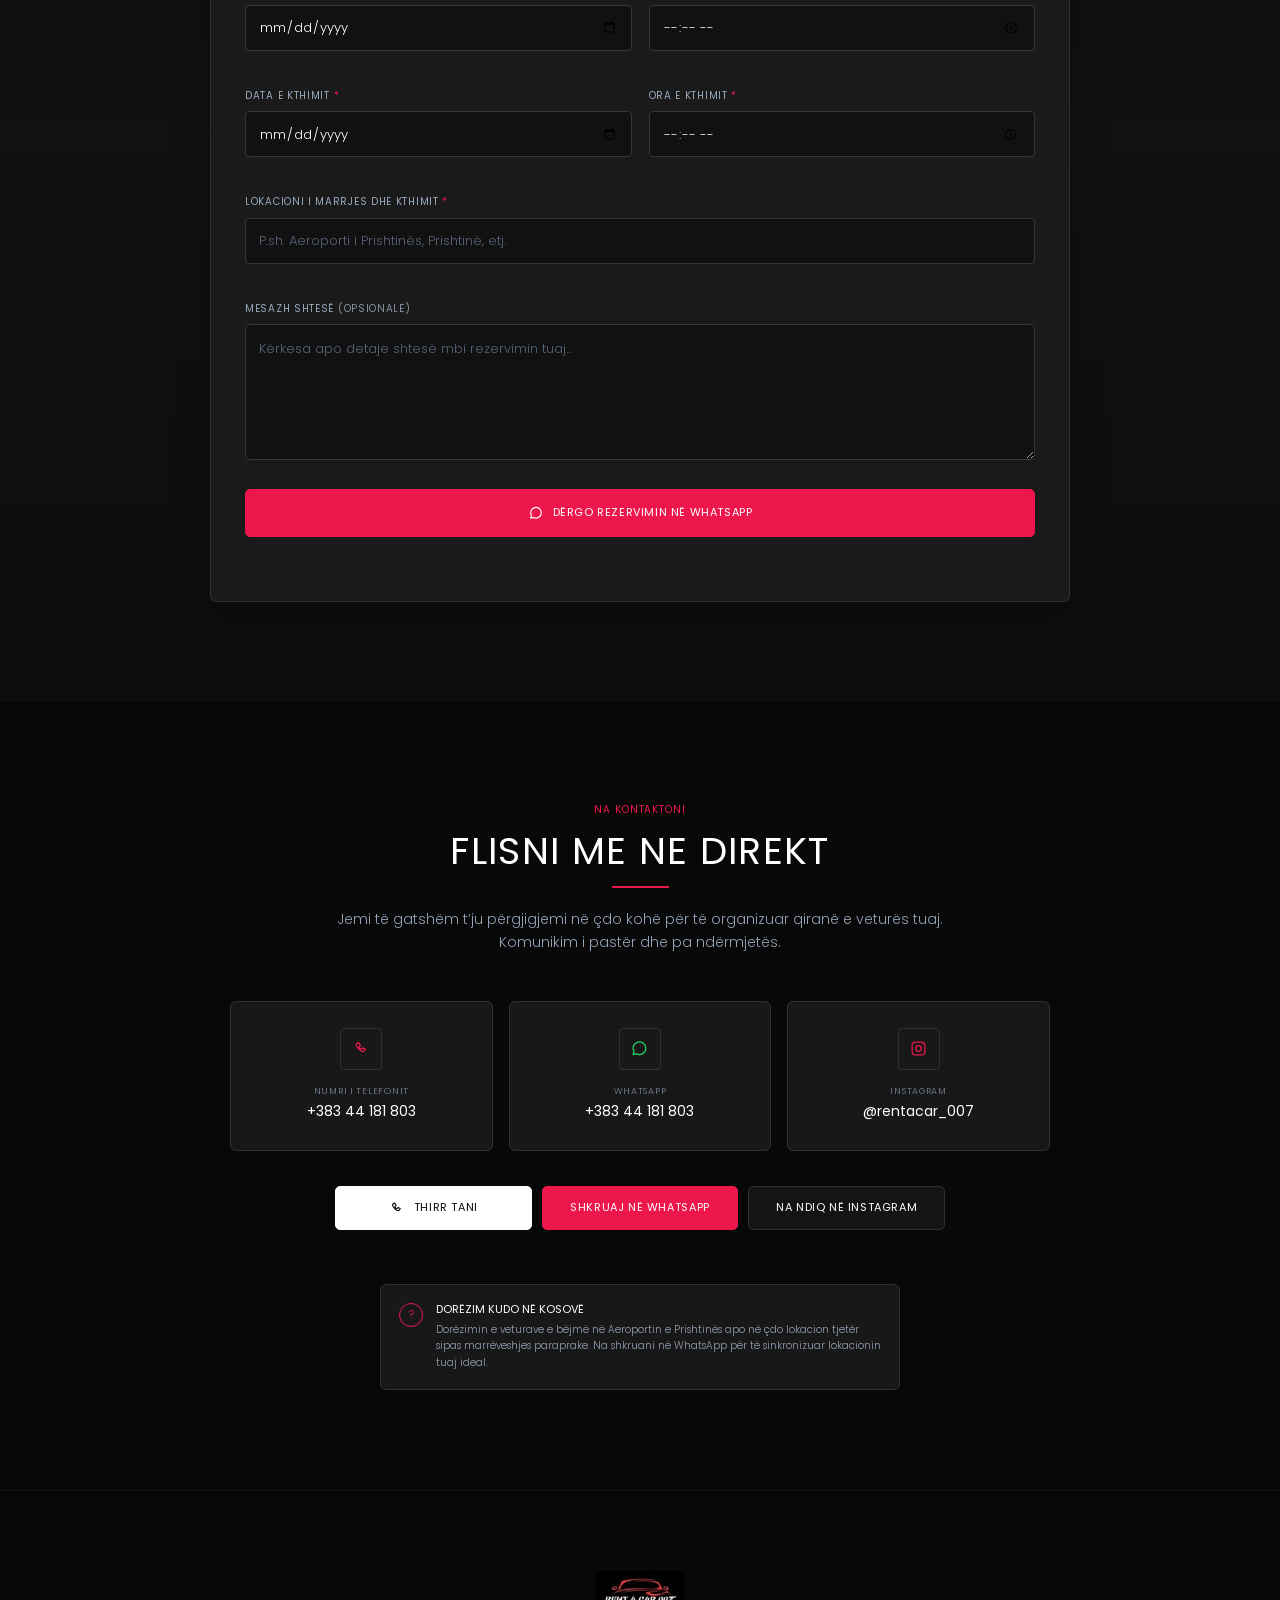
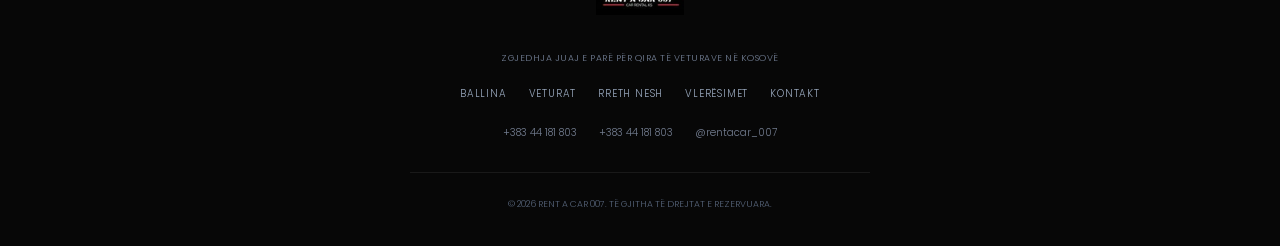
==== commit 59b0a106: "xx" ====
--- a/index.html
+++ b/index.html
@@ -2,525 +2,388 @@
 <html lang="sq">
 <head>
   <meta charset="utf-8">
-  <meta name="viewport" content="width=device-width, initial-scale=1">
-  <meta http-equiv="Cache-Control" content="no-cache, no-store, must-revalidate">
-  <meta http-equiv="Pragma" content="no-cache">
-  <meta http-equiv="Expires" content="0">
-  <meta name="theme-color" content="#050607">
-  <title>EZ Autotransport | Transport i Veturave nga Evropa në Kosovë</title>
-  <meta name="description" content="EZ Autotransport ofron transport të sigurt të veturave nga Gjermania, Austria, Holanda dhe Belgjika drejt Kosovës dhe anasjelltas.">
-  <meta property="og:type" content="website">
-  <meta property="og:locale" content="sq_AL">
-  <meta property="og:title" content="EZ Autotransport | Transport i Veturave">
-  <meta property="og:description" content="Transport i sigurt i veturave nga Evropa në Kosovë dhe anasjelltas.">
-  <meta property="og:image" content="assets/images/og-image.webp">
-  <meta name="twitter:card" content="summary_large_image">
-  <link rel="icon" href="assets/images/favicon.png">
+  <meta name="viewport" content="width=device-width, initial-scale=1, viewport-fit=cover">
+  <meta name="theme-color" content="#080808">
+  <meta name="description" content="Rezervoni veturën tuaj me Rent A Car 007. Shërbim i shpejtë, komunikim direkt dhe dorëzim sipas marrëveshjes në Kosovë.">
+  <meta name="robots" content="index,follow">
+  <title>Rent A Car 007 | Vetura me qira në Kosovë</title>
+
+  <link rel="canonical" href="https://rentacar007.example/">
+  <link rel="icon" type="image/png" href="assets/logo/favicon.png">
   <link rel="preconnect" href="https://fonts.googleapis.com">
   <link rel="preconnect" href="https://fonts.gstatic.com" crossorigin>
   <link href="https://fonts.googleapis.com/css2?family=Poppins:wght@300;400&display=swap" rel="stylesheet">
-  <link rel="stylesheet" href="assets/css/site-v4.css">
+  <link rel="preload" href="assets/images/hero-car.webp" as="image" type="image/webp">
+  <link rel="stylesheet" href="css/style.css?v=20260714-2">
+
+  <meta property="og:type" content="website">
+  <meta property="og:title" content="Rent A Car 007 | Vetura me qira në Kosovë">
+  <meta property="og:description" content="Shërbim i shpejtë, komunikim direkt dhe dorëzim sipas marrëveshjes në Kosovë.">
+  <meta property="og:image" content="assets/images/og-rentacar007.jpg">
+  <meta property="og:locale" content="sq_AL">
+  <meta name="twitter:card" content="summary_large_image">
+  <meta name="twitter:title" content="Rent A Car 007 | Vetura me qira në Kosovë">
+  <meta name="twitter:description" content="Rezervoni veturën tuaj shpejt dhe lehtë përmes WhatsApp-it.">
+  <meta name="twitter:image" content="assets/images/og-rentacar007.jpg">
+
   <script type="application/ld+json">
   {
-    "@context":"https://schema.org",
-    "@type":"LocalBusiness",
-    "name":"EZ Autotransport",
-    "description":"Transport i veturave nga Evropa në Kosovë dhe nga Kosova në Evropë.",
-    "telephone":"+38349299766",
-    "address":{"@type":"PostalAddress","addressLocality":"Mitrovicë","addressCountry":"XK"},
-    "sameAs":["https://www.instagram.com/autotransport.ez/"]
+    "@context": "https://schema.org",
+    "@type": "AutoRental",
+    "name": "Rent A Car 007",
+    "description": "Vetura me qira, shërbim i shpejtë dhe rezervim i menjëhershëm në Kosovë.",
+    "telephone": "+38344181803",
+    "areaServed": {"@type": "Country", "name": "Kosovë"},
+    "sameAs": ["https://instagram.com/rentacar_007"],
+    "contactPoint": {
+      "@type": "ContactPoint",
+      "telephone": "+38344181803",
+      "contactType": "rezervime",
+      "availableLanguage": ["Albanian"]
+    }
   }
   </script>
 </head>
 <body>
-  <a class="skip-link" href="#main">Kalo te përmbajtja</a>
-
-  <header class="site-header" id="header">
-    <div class="container header-inner">
-      <a class="brand" href="#ballina" aria-label="EZ Autotransport - Ballina">
-        <img src="assets/images/ez-autotransport-logo.webp" alt="EZ Autotransport">
+  <a class="skip-link" href="#main-content">Kalo te përmbajtja</a>
+
+  <header class="site-header" id="siteHeader">
+    <div class="header-inner container-wide">
+      <a class="brand" href="#ballina" aria-label="Rent A Car 007 — Ballina">
+        <img src="assets/logo/rentacar007-logo.png" width="175" height="48" alt="Logoja Rent A Car 007">
       </a>
 
-      <button class="menu-toggle" type="button" aria-label="Hap menynë" aria-expanded="false" aria-controls="mobile-menu">
+      <nav class="desktop-nav" aria-label="Navigimi kryesor">
+        <a href="#ballina" class="nav-link active">Ballina</a>
+        <a href="#veturat" class="nav-link">Veturat</a>
+        <a href="#rreth-nesh" class="nav-link">Rreth nesh</a>
+        <a href="#vleresimet" class="nav-link">Vlerësimet</a>
+        <a href="#kontakt" class="nav-link">Kontakt</a>
+      </nav>
+
+      <a class="button button-primary header-cta" href="#rezervimi">Rezervo tani</a>
+
+      <button class="menu-button" id="menuButton" type="button" aria-expanded="false" aria-controls="mobileMenu" aria-label="Hap menynë">
         <span></span><span></span><span></span>
       </button>
-
-      <nav class="desktop-nav" aria-label="Navigimi kryesor">
+    </div>
+  </header>
+
+  <div class="menu-overlay" id="menuOverlay" hidden></div>
+  <aside class="mobile-menu" id="mobileMenu" aria-hidden="true" aria-label="Menyja mobile">
+    <div class="mobile-menu-top">
+      <img src="assets/logo/rentacar007-logo.png" width="175" height="48" alt="Logoja Rent A Car 007">
+      <button class="menu-close" id="menuClose" type="button" aria-label="Mbyll menynë">×</button>
+    </div>
+    <nav class="mobile-nav" aria-label="Navigimi mobile">
+      <a href="#ballina">Ballina</a>
+      <a href="#veturat">Veturat</a>
+      <a href="#rreth-nesh">Rreth nesh</a>
+      <a href="#vleresimet">Vlerësimet</a>
+      <a href="#kontakt">Kontakt</a>
+      <a href="#rezervimi" class="button button-primary">Rezervo tani</a>
+    </nav>
+  </aside>
+
+  <main id="main-content">
+    <section class="hero section-anchor" id="ballina" aria-labelledby="heroTitle">
+      <div class="hero-glow" aria-hidden="true"></div>
+      <img class="hero-car" src="assets/images/hero-car.webp" width="1440" height="1000" alt="Veturë sportive premium me ngjyrë të kuqe në ambient urban">
+      <div class="hero-overlay" aria-hidden="true"></div>
+
+      <div class="hero-content container">
+        <div class="hero-copy reveal">
+          <p class="eyebrow outlined"><span aria-hidden="true">★</span> Premium car rental në Kosovë</p>
+          <h1 id="heroTitle">Vetura me qira, shërbim i shpejtë dhe rezervim i menjëhershëm</h1>
+          <p class="hero-description">Zgjidhni veturën që ju përshtatet dhe rezervojeni lehtë përmes WhatsApp-it.</p>
+          <div class="hero-actions">
+            <a class="button button-light" href="#veturat">Shiko veturat <span aria-hidden="true">→</span></a>
+            <a class="button button-primary js-general-whatsapp" href="https://wa.me/38344181803" target="_blank" rel="noopener">
+              <svg aria-hidden="true" viewBox="0 0 24 24"><path d="M20 11.6a8 8 0 0 1-11.8 7l-4.2 1.1 1.1-4A8 8 0 1 1 20 11.6Z"/><path d="M8.8 8.4c.2-.4.4-.4.7-.4h.5c.2 0 .4.1.5.4l.8 1.9c.1.3 0 .5-.2.7l-.6.7c-.2.2-.1.4 0 .6.5.9 1.2 1.6 2.1 2.1.2.1.4.2.6 0l.8-1c.2-.2.4-.3.7-.2l1.8.9c.3.1.4.3.4.5 0 .4-.2 1.4-.9 2-.6.5-1.4.8-2.2.6-1.3-.3-3.1-1-4.8-2.5-1.4-1.2-2.5-3.1-2.8-4.4-.2-.8.1-1.6.6-2.1Z"/></svg>
+              Rezervo në WhatsApp
+            </a>
+          </div>
+
+          <div class="hero-stats" aria-label="Informacione të shpejta">
+            <div class="stat"><strong class="accent">+383</strong><span>Kosova support</span></div>
+            <div class="stat"><strong>007</strong><span>Shërbim i shpejtë</span></div>
+            <div class="stat"><strong>100%</strong><span>Klientë të kënaqur</span></div>
+          </div>
+        </div>
+      </div>
+    </section>
+
+    <section class="section section-anchor vehicles-section" id="veturat" aria-labelledby="vehiclesTitle">
+      <div class="container">
+        <div class="section-heading centered reveal">
+          <p class="eyebrow">Koleksioni ynë</p>
+          <h2 id="vehiclesTitle">Zgjidhni veturën tuaj</h2>
+          <span class="heading-line" aria-hidden="true"></span>
+          <p>Veturat tona kontrollohen rregullisht për t’ju ofruar siguri maksimale dhe komoditet gjatë gjithë udhëtimit tuaj.</p>
+        </div>
+        <div class="vehicle-grid" id="vehicleGrid" aria-live="polite"></div>
+      </div>
+    </section>
+
+    <section class="gallery-section" aria-labelledby="galleryTitle">
+      <div class="container gallery-heading reveal">
+        <div>
+          <p class="eyebrow">Galeria vizuale</p>
+          <h2 id="galleryTitle">Flota jonë në aksion</h2>
+        </div>
+        <p class="gallery-hint"><span aria-hidden="true">←</span> Më shumë foto — rrëshqit</p>
+      </div>
+      <div class="marquee gallery-marquee" data-marquee="left" data-speed="55" aria-label="Galeri e veturave në lëvizje">
+        <div class="marquee-track" id="galleryTrack"></div>
+      </div>
+    </section>
+
+    <section class="section section-anchor why-section" id="rreth-nesh" aria-labelledby="whyTitle">
+      <div class="container">
+        <div class="section-heading centered reveal">
+          <p class="eyebrow">Pse ne?</p>
+          <h2 id="whyTitle">Pse të zgjidhni Rent A Car 007?</h2>
+          <span class="heading-line" aria-hidden="true"></span>
+          <p>Ne ofrojmë më shumë se thjesht vetura me qira – ne ofrojmë një eksperiencë komode, të sigurt dhe të shpejtë udhëtimi në Kosovë.</p>
+        </div>
+
+        <div class="benefit-grid">
+          <article class="benefit-card reveal">
+            <div class="icon-box" aria-hidden="true">ϟ</div>
+            <h3>Rezervim i menjëhershëm</h3>
+            <p>Rezervoni veturën tuaj brenda pak minutave direkt përmes WhatsApp pa procedura të gjata burokratike.</p>
+            <span class="card-line" aria-hidden="true"></span>
+          </article>
+          <article class="benefit-card reveal">
+            <div class="icon-box" aria-hidden="true">
+              <svg viewBox="0 0 24 24"><path d="M12 3 5 6v5c0 4.5 2.8 8.1 7 10 4.2-1.9 7-5.5 7-10V6l-7-3Z"/></svg>
+            </div>
+            <h3>Shërbim i shpejtë</h3>
+            <p>Stafi ynë është gjithmonë i gatshëm t’ju asistojë në kohë rekord për marrjen dhe dorëzimin e veturës.</p>
+            <span class="card-line" aria-hidden="true"></span>
+          </article>
+          <article class="benefit-card reveal">
+            <div class="icon-box" aria-hidden="true">✣</div>
+            <h3>Vetura të pastra dhe të mirëmbajtura</h3>
+            <p>Të gjitha veturat tona pastrohen dhe kontrollohen pas çdo përdorimi, si dhe mirëmbahen rregullisht.</p>
+            <span class="card-line" aria-hidden="true"></span>
+          </article>
+          <article class="benefit-card reveal">
+            <div class="icon-box" aria-hidden="true">
+              <svg viewBox="0 0 24 24"><path d="M8.5 4.5 6 6c-1 1-.2 4 2.5 6.8 2.8 2.7 5.8 3.5 6.8 2.5l1.5-2.5-3.4-1.6-1.1 1.5c-.4.5-1.5.1-2.4-.8-.9-.9-1.3-2-.8-2.4l1.5-1.1-2.1-3.9Z"/></svg>
+            </div>
+            <h3>Komunikim direkt</h3>
+            <p>Asnjë ndërmjetës. Komunikoni direkt me ne përmes telefonit ose WhatsApp-it për çdo kërkesë tuajën.</p>
+            <span class="card-line" aria-hidden="true"></span>
+          </article>
+          <article class="benefit-card reveal">
+            <div class="icon-box" aria-hidden="true">✓</div>
+            <h3>Proces i thjeshtë rezervimi</h3>
+            <p>Zgjidhni veturën, plotësoni formularin e thjeshtë dhe udhëtoni të qetë.</p>
+            <span class="card-line" aria-hidden="true"></span>
+          </article>
+          <article class="benefit-card contact-benefit reveal">
+            <p class="eyebrow">Asistencë 24/7</p>
+            <h3>Keni pyetje?</h3>
+            <p>Na kontaktoni direkt në WhatsApp për çfarëdo kërkese të veçantë rreth veturave tona apo periudhës së qiradhënies.</p>
+            <a class="text-link js-general-whatsapp" href="https://wa.me/38344181803" target="_blank" rel="noopener">Na shkruani tani <span aria-hidden="true">→</span></a>
+          </article>
+        </div>
+      </div>
+    </section>
+
+    <section class="section section-anchor reviews-section" id="vleresimet" aria-labelledby="reviewsTitle">
+      <div class="container">
+        <div class="section-heading centered reveal">
+          <p class="eyebrow">Opinione</p>
+          <h2 id="reviewsTitle">Çfarë thonë klientët tanë</h2>
+          <span class="heading-line" aria-hidden="true"></span>
+        </div>
+      </div>
+      <div class="marquee reviews-marquee" data-marquee="right" data-speed="62" aria-label="Vlerësime të klientëve në lëvizje">
+        <div class="marquee-track" id="reviewsTrack"></div>
+      </div>
+    </section>
+
+    <section class="section section-anchor booking-section" id="rezervimi" aria-labelledby="bookingTitle">
+      <div class="container booking-container">
+        <div class="section-heading centered reveal">
+          <p class="eyebrow">Rezervim i menjëhershëm</p>
+          <h2 id="bookingTitle">Rezervo veturën në WhatsApp</h2>
+          <span class="heading-line" aria-hidden="true"></span>
+          <p>Plotësoni të dhënat më poshtë për të dërguar kërkesën tuaj direkt te ne përmes WhatsApp. Rezervimi do të konfirmohet në pak minuta.</p>
+        </div>
+
+        <form class="booking-form reveal" id="bookingForm" novalidate>
+          <div class="form-grid">
+            <div class="form-field">
+              <label for="firstName">Emri <span>*</span></label>
+              <input id="firstName" name="firstName" type="text" autocomplete="given-name" placeholder="Shkruani emrin tuaj" required>
+              <small class="field-error" id="firstNameError"></small>
+            </div>
+            <div class="form-field">
+              <label for="lastName">Mbiemri <span>*</span></label>
+              <input id="lastName" name="lastName" type="text" autocomplete="family-name" placeholder="Shkruani mbiemrin tuaj" required>
+              <small class="field-error" id="lastNameError"></small>
+            </div>
+            <div class="form-field">
+              <label for="phone">Numri i telefonit / WhatsApp <span>*</span></label>
+              <input id="phone" name="phone" type="tel" autocomplete="tel" inputmode="tel" placeholder="P.sh. +383 44 123 456" required>
+              <small class="field-error" id="phoneError"></small>
+            </div>
+            <div class="form-field">
+              <label for="vehicleSelect">Zgjidhni veturën <span>*</span></label>
+              <select id="vehicleSelect" name="vehicle" required>
+                <option value="">-- Zgjidhni veturën --</option>
+              </select>
+              <small class="field-error" id="vehicleSelectError"></small>
+            </div>
+            <div class="form-field">
+              <label for="pickupDate">Data e marrjes <span>*</span></label>
+              <input id="pickupDate" name="pickupDate" type="date" required>
+              <small class="field-error" id="pickupDateError"></small>
+            </div>
+            <div class="form-field">
+              <label for="pickupTime">Ora e marrjes <span>*</span></label>
+              <input id="pickupTime" name="pickupTime" type="time" required>
+              <small class="field-error" id="pickupTimeError"></small>
+            </div>
+            <div class="form-field">
+              <label for="returnDate">Data e kthimit <span>*</span></label>
+              <input id="returnDate" name="returnDate" type="date" required>
+              <small class="field-error" id="returnDateError"></small>
+            </div>
+            <div class="form-field">
+              <label for="returnTime">Ora e kthimit <span>*</span></label>
+              <input id="returnTime" name="returnTime" type="time" required>
+              <small class="field-error" id="returnTimeError"></small>
+            </div>
+            <div class="form-field full-width">
+              <label for="location">Lokacioni i marrjes dhe kthimit <span>*</span></label>
+              <input id="location" name="location" type="text" autocomplete="street-address" placeholder="P.sh. Aeroporti i Prishtinës, Prishtinë, etj." required>
+              <small class="field-error" id="locationError"></small>
+            </div>
+            <div class="form-field full-width">
+              <label for="message">Mesazh shtesë <span class="optional">(opsionale)</span></label>
+              <textarea id="message" name="message" rows="5" placeholder="Kërkesa apo detaje shtesë mbi rezervimin tuaj..."></textarea>
+            </div>
+          </div>
+          <button class="button button-primary submit-button" type="submit">
+            <svg aria-hidden="true" viewBox="0 0 24 24"><path d="M20 11.6a8 8 0 0 1-11.8 7l-4.2 1.1 1.1-4A8 8 0 1 1 20 11.6Z"/></svg>
+            Dërgo rezervimin në WhatsApp
+          </button>
+          <p class="form-status" id="formStatus" role="status" aria-live="polite"></p>
+        </form>
+      </div>
+    </section>
+
+    <section class="section section-anchor contact-section" id="kontakt" aria-labelledby="contactTitle">
+      <div class="container">
+        <div class="section-heading centered reveal">
+          <p class="eyebrow">Na kontaktoni</p>
+          <h2 id="contactTitle">Flisni me ne direkt</h2>
+          <span class="heading-line" aria-hidden="true"></span>
+          <p>Jemi të gatshëm t’ju përgjigjemi në çdo kohë për të organizuar qiranë e veturës tuaj. Komunikim i pastër dhe pa ndërmjetës.</p>
+        </div>
+
+        <div class="contact-cards">
+          <a class="contact-card reveal" href="tel:+38344181803">
+            <div class="contact-icon" aria-hidden="true">
+              <svg viewBox="0 0 24 24"><path d="M8.5 4.5 6 6c-1 1-.2 4 2.5 6.8 2.8 2.7 5.8 3.5 6.8 2.5l1.5-2.5-3.4-1.6-1.1 1.5c-.4.5-1.5.1-2.4-.8-.9-.9-1.3-2-.8-2.4l1.5-1.1-2.1-3.9Z"/></svg>
+            </div>
+            <span>Numri i telefonit</span>
+            <strong>+383 44 181 803</strong>
+          </a>
+          <a class="contact-card reveal" href="https://wa.me/38344181803" target="_blank" rel="noopener">
+            <div class="contact-icon whatsapp" aria-hidden="true">
+              <svg viewBox="0 0 24 24"><path d="M20 11.6a8 8 0 0 1-11.8 7l-4.2 1.1 1.1-4A8 8 0 1 1 20 11.6Z"/></svg>
+            </div>
+            <span>WhatsApp</span>
+            <strong>+383 44 181 803</strong>
+          </a>
+          <a class="contact-card reveal" href="https://instagram.com/rentacar_007" target="_blank" rel="noopener">
+            <div class="contact-icon" aria-hidden="true">
+              <svg viewBox="0 0 24 24"><rect x="4" y="4" width="16" height="16" rx="4"/><circle cx="12" cy="12" r="3.5"/><path d="M17.4 6.7h.01"/></svg>
+            </div>
+            <span>Instagram</span>
+            <strong>@rentacar_007</strong>
+          </a>
+        </div>
+
+        <div class="contact-actions reveal">
+          <a class="button button-light" href="tel:+38344181803">
+            <svg aria-hidden="true" viewBox="0 0 24 24"><path d="M8.5 4.5 6 6c-1 1-.2 4 2.5 6.8 2.8 2.7 5.8 3.5 6.8 2.5l1.5-2.5-3.4-1.6-1.1 1.5c-.4.5-1.5.1-2.4-.8-.9-.9-1.3-2-.8-2.4l1.5-1.1-2.1-3.9Z"/></svg>
+            Thirr tani
+          </a>
+          <a class="button button-primary js-general-whatsapp" href="https://wa.me/38344181803" target="_blank" rel="noopener">Shkruaj në WhatsApp</a>
+          <a class="button button-dark" href="https://instagram.com/rentacar_007" target="_blank" rel="noopener">Na ndiq në Instagram</a>
+        </div>
+
+        <div class="delivery-box reveal">
+          <div class="delivery-icon" aria-hidden="true">?</div>
+          <div>
+            <h3>Dorëzim kudo në Kosovë</h3>
+            <p>Dorëzimin e veturave e bëjmë në Aeroportin e Prishtinës apo në çdo lokacion tjetër sipas marrëveshjes paraprake. Na shkruani në WhatsApp për të sinkronizuar lokacionin tuaj ideal.</p>
+          </div>
+        </div>
+      </div>
+    </section>
+  </main>
+
+  <footer class="site-footer">
+    <div class="container footer-inner">
+      <a href="#ballina" class="footer-logo" aria-label="Kthehu në ballinë">
+        <img src="assets/logo/rentacar007-logo.png" width="175" height="48" alt="Logoja Rent A Car 007">
+      </a>
+      <p class="footer-slogan">Zgjedhja juaj e parë për qira të veturave në Kosovë</p>
+      <nav class="footer-nav" aria-label="Navigimi në fund të faqes">
         <a href="#ballina">Ballina</a>
-        <a href="#sherbimet">Shërbimet</a>
-        <a href="#destinacionet">Destinacionet</a>
-        <a href="#procesi">Si funksionon</a>
-        <a href="#galeria">Galeria</a>
-        <a href="#faq">Pyetje</a>
-        <a href="#kontakti">Kontakti</a>
-        <a class="nav-cta" href="#oferta">Kërko ofertë</a>
+        <a href="#veturat">Veturat</a>
+        <a href="#rreth-nesh">Rreth nesh</a>
+        <a href="#vleresimet">Vlerësimet</a>
+        <a href="#kontakt">Kontakt</a>
       </nav>
-    </div>
-
-    <nav class="mobile-menu" id="mobile-menu" aria-label="Menyja mobile">
-      <div class="container mobile-menu-inner">
-        <a href="#ballina">Ballina</a>
-        <a href="#sherbimet">Shërbimet</a>
-        <a href="#destinacionet">Destinacionet</a>
-        <a href="#procesi">Si funksionon</a>
-        <a href="#galeria">Galeria</a>
-        <a href="#faq">Pyetje të shpeshta</a>
-        <a href="#kontakti">Kontakti</a>
-        <a class="button button-primary" href="#oferta">Kërko ofertë</a>
-        <a class="button button-secondary" href="https://wa.me/38349299766" target="_blank" rel="noopener">WhatsApp</a>
-      </div>
-    </nav>
-  </header>
-
-  <main id="main">
-    <section class="hero" id="ballina">
-      <img class="hero-image" src="assets/images/hero-transport-premium.webp" alt="Transport premium i veturave luksoze" fetchpriority="high">
-      <div class="hero-overlay"></div>
-      <div class="container hero-content hero-grid">
-        <div class="hero-copy">
-          <p class="eyebrow">Transport ndërkombëtar i veturave</p>
-          <h1>Transport premium i veturave nga Evropa në Kosovë</h1>
-          <p class="hero-text">EZ Autotransport ofron transport të sigurt për vetura premium, sportive dhe luksoze. E marrim veturën në lokacionin e dakorduar dhe e dërgojmë me kujdes, komunikim të vazhdueshëm dhe dorëzim sipas marrëveshjes.</p>
-          <div class="hero-actions">
-            <a class="button button-primary" href="#oferta">Kërko ofertë</a>
-            <a class="button button-secondary" href="https://wa.me/38349299766?text=P%C3%ABrsh%C3%ABndetje%20EZ%20Autotransport%2C%20d%C3%ABshiroj%20t%C3%AB%20k%C3%ABrkoj%20nj%C3%AB%20ofert%C3%AB%20p%C3%ABr%20transportin%20e%20nj%C3%AB%20veture." target="_blank" rel="noopener">Na shkruaj në WhatsApp</a>
-          </div>
-          <div class="hero-pills" aria-label="Destinacionet kryesore">
-            <span>Gjermani</span>
-            <span>Austri</span>
-            <span>Holandë</span>
-            <span>Belgjikë</span>
-            <span>Kosovë</span>
-          </div>
-        </div>
-        <aside class="hero-card" aria-label="Përmbledhje e shërbimit premium">
-          <p class="hero-card-label">Shërbim premium</p>
-          <h2>Veturën tuaj e trajtojmë si tonën</h2>
-          <ul class="hero-feature-list">
-            <li><span>01</span><div><strong>Marrje në lokacion</strong><p>Organizojmë marrjen e veturës sipas marrëveshjes.</p></div></li>
-            <li><span>02</span><div><strong>Sigurim dhe kujdes</strong><p>Ngarkim i kontrolluar për vetura premium dhe luksoze.</p></div></li>
-            <li><span>03</span><div><strong>Komunikim i vazhdueshëm</strong><p>Ju njoftojmë gjatë procesit të transportit.</p></div></li>
-            <li><span>04</span><div><strong>Dorëzim i garantuar</strong><p>Dërgesë në destinacion me korrektësi dhe kujdes.</p></div></li>
-          </ul>
-          <div class="hero-stats">
-            <article><strong>5</strong><span>Shtete kryesore</span></article>
-            <article><strong>Premium</strong><span>Transport për vetura luksoze</span></article>
-            <article><strong>WhatsApp</strong><span>Për ofertë të shpejtë</span></article>
-          </div>
-        </aside>
-      </div>
-    </section>
-
-    <section class="trust-strip" aria-label="Përparësitë kryesore">
-      <div class="container trust-grid">
-        <article class="trust-item">
-          <span class="icon-box" aria-hidden="true">
-            <svg viewBox="0 0 24 24"><path d="M3 17h2m14 0h2M5 17V8h11l3 4v5M7 17a2 2 0 1 0 4 0 2 2 0 0 0-4 0Zm8 0a2 2 0 1 0 4 0 2 2 0 0 0-4 0ZM5 12h14"/></svg>
-          </span>
-          <span>Marrje në lokacion</span>
-        </article>
-        <article class="trust-item">
-          <span class="icon-box" aria-hidden="true">
-            <svg viewBox="0 0 24 24"><path d="M12 3 4 7v5c0 5 3.5 8 8 9 4.5-1 8-4 8-9V7l-8-4Zm-3 9 2 2 4-5"/></svg>
-          </span>
-          <span>Transport i kontrolluar</span>
-        </article>
-        <article class="trust-item">
-          <span class="icon-box" aria-hidden="true">
-            <svg viewBox="0 0 24 24"><path d="M4 5h16v11H8l-4 4V5Zm4 5h8M8 13h5"/></svg>
-          </span>
-          <span>Komunikim i vazhdueshëm</span>
-        </article>
-        <article class="trust-item">
-          <span class="icon-box" aria-hidden="true">
-            <svg viewBox="0 0 24 24"><path d="M4 11h16v8H4v-8Zm3 0 2-5h6l2 5M8 15h8m-6 4v2m4-2v2"/></svg>
-          </span>
-          <span>Dorëzim i garantuar</span>
-        </article>
-      </div>
-    </section>
-
-    <section class="section section-dark" id="oferta">
-      <div class="container">
-        <div class="section-heading">
-          <p class="eyebrow">Kërko ofertë</p>
-          <h2>Na dërgoni të dhënat e veturës</h2>
-          <p>Plotësoni formularin dhe kërkesa do të përgatitet automatikisht për WhatsApp.</p>
-        </div>
-
-        <form class="quote-form" id="quote-form" novalidate>
-          <div class="form-grid">
-            <label>
-              <span>Emri dhe mbiemri *</span>
-              <input type="text" name="name" autocomplete="name" required>
-            </label>
-            <label>
-              <span>Numri i telefonit *</span>
-              <input type="tel" name="phone" autocomplete="tel" inputmode="tel" required>
-            </label>
-            <label>
-              <span>Shteti ku ndodhet vetura *</span>
-              <select name="country" required>
-                <option value="">Zgjidhni shtetin</option>
-                <option>Gjermani</option>
-                <option>Austri</option>
-                <option>Holandë</option>
-                <option>Belgjikë</option>
-                <option>Kosovë</option>
-                <option>Tjetër</option>
-              </select>
-            </label>
-            <label>
-              <span>Qyteti *</span>
-              <input type="text" name="city" required>
-            </label>
-            <label>
-              <span>Destinacioni *</span>
-              <input type="text" name="destination" required>
-            </label>
-            <label>
-              <span>Marka *</span>
-              <input type="text" name="brand" placeholder="p.sh. BMW" required>
-            </label>
-            <label>
-              <span>Modeli *</span>
-              <input type="text" name="model" placeholder="p.sh. X5" required>
-            </label>
-            <label>
-              <span>Viti i prodhimit</span>
-              <input type="number" name="year" min="1950" max="2030" inputmode="numeric">
-            </label>
-            <label>
-              <span>Gjendja e veturës</span>
-              <select name="condition">
-                <option>Funksionale</option>
-                <option>Nuk ndizet</option>
-                <option>E dëmtuar</option>
-                <option>Tjetër</option>
-              </select>
-            </label>
-            <label>
-              <span>Data e preferuar</span>
-              <input type="date" name="date">
-            </label>
-            <label class="form-wide">
-              <span>Informacion shtesë</span>
-              <textarea name="message" rows="4" placeholder="Shkruani detaje shtesë për veturën ose lokacionin."></textarea>
-            </label>
-          </div>
-          <p class="form-status" id="form-status" role="alert"></p>
-          <button class="button button-primary form-submit" type="submit">Dërgo kërkesën në WhatsApp</button>
-        </form>
-      </div>
-    </section>
-
-    <section class="section services-section" id="sherbimet">
-      <div class="container">
-        <div class="section-heading">
-          <p class="eyebrow">Shërbimet</p>
-          <h2>Transport i përshtatur për çdo klient</h2>
-          <p>Zgjidhje praktike për individë, tregtarë dhe autosallone.</p>
-        </div>
-        <div class="services-grid">
-          <article class="service-card">
-            <div class="service-card-top"><span class="service-number">01</span><span class="service-arrow" aria-hidden="true"><svg viewBox="0 0 24 24" aria-hidden="true"><path d="M8 8h8v8M8 16l8-8"/></svg></span></div>
-            <h3>Transport individual</h3>
-            <p>Për transportin e një veture ndërmjet Evropës dhe Kosovës.</p>
-          </article>
-          <article class="service-card">
-            <div class="service-card-top"><span class="service-number">02</span><span class="service-arrow" aria-hidden="true"><svg viewBox="0 0 24 24" aria-hidden="true"><path d="M8 8h8v8M8 16l8-8"/></svg></span></div>
-            <h3>Për autosallone</h3>
-            <p>Transport i organizuar për një ose disa vetura.</p>
-          </article>
-          <article class="service-card">
-            <div class="service-card-top"><span class="service-number">03</span><span class="service-arrow" aria-hidden="true"><svg viewBox="0 0 24 24" aria-hidden="true"><path d="M8 8h8v8M8 16l8-8"/></svg></span></div>
-            <h3>Marrje në lokacion</h3>
-            <p>E marrim veturën në adresën ose pikën e dakorduar.</p>
-          </article>
-          <article class="service-card">
-            <div class="service-card-top"><span class="service-number">04</span><span class="service-arrow" aria-hidden="true"><svg viewBox="0 0 24 24" aria-hidden="true"><path d="M8 8h8v8M8 16l8-8"/></svg></span></div>
-            <h3>Kosovë–Evropë</h3>
-            <p>Transport edhe nga Kosova drejt destinacioneve në Evropë.</p>
-          </article>
-          <article class="service-card">
-            <div class="service-card-top"><span class="service-number">05</span><span class="service-arrow" aria-hidden="true"><svg viewBox="0 0 24 24" aria-hidden="true"><path d="M8 8h8v8M8 16l8-8"/></svg></span></div>
-            <h3>Kujdes i veçantë</h3>
-            <p>Ngarkim dhe transport i kontrolluar për çdo lloj veture.</p>
-          </article>
-          <article class="service-card">
-            <div class="service-card-top"><span class="service-number">06</span><span class="service-arrow" aria-hidden="true"><svg viewBox="0 0 24 24" aria-hidden="true"><path d="M8 8h8v8M8 16l8-8"/></svg></span></div>
-            <h3>Vetura jo-funksionale</h3>
-            <p>Kontrollojmë mundësinë e transportit për vetura që nuk ndizen.</p>
-          </article>
-        </div>
-      </div>
-    </section>
-
-    <section class="section section-muted destinations-section" id="destinacionet">
-      <div class="container">
-        <div class="section-heading destinations-heading">
-          <p class="eyebrow">Destinacionet</p>
-          <h2>Nga Evropa në Kosovë dhe anasjelltas</h2>
-          <p>Organizojmë marrjen dhe transportin e veturës drejt destinacionit të dakorduar.</p>
-        </div>
-        <div class="destination-list" aria-label="Shtetet kryesore të transportit">
-          <article class="destination-item">
-            <div><span class="destination-number">01</span><h3>Gjermani</h3></div>
-            <p>Marrje në lokacion dhe transport drejt Kosovës.</p>
-            <a href="#oferta">Kërko ofertë <svg viewBox="0 0 24 24" aria-hidden="true"><path d="M7 12h10M13 8l4 4-4 4"/></svg></a>
-          </article>
-          <article class="destination-item">
-            <div><span class="destination-number">02</span><h3>Austri</h3></div>
-            <p>Marrje në lokacion dhe transport drejt Kosovës.</p>
-            <a href="#oferta">Kërko ofertë <svg viewBox="0 0 24 24" aria-hidden="true"><path d="M7 12h10M13 8l4 4-4 4"/></svg></a>
-          </article>
-          <article class="destination-item">
-            <div><span class="destination-number">03</span><h3>Holandë</h3></div>
-            <p>Marrje në lokacion dhe transport drejt Kosovës.</p>
-            <a href="#oferta">Kërko ofertë <svg viewBox="0 0 24 24" aria-hidden="true"><path d="M7 12h10M13 8l4 4-4 4"/></svg></a>
-          </article>
-          <article class="destination-item">
-            <div><span class="destination-number">04</span><h3>Belgjikë</h3></div>
-            <p>Marrje në lokacion dhe transport drejt Kosovës.</p>
-            <a href="#oferta">Kërko ofertë <svg viewBox="0 0 24 24" aria-hidden="true"><path d="M7 12h10M13 8l4 4-4 4"/></svg></a>
-          </article>
-          <article class="destination-item">
-            <div><span class="destination-number">05</span><h3>Kosovë</h3></div>
-            <p>Marrje në Kosovë dhe transport drejt Evropës.</p>
-            <a href="#oferta">Kërko ofertë <svg viewBox="0 0 24 24" aria-hidden="true"><path d="M7 12h10M13 8l4 4-4 4"/></svg></a>
-          </article>
-        </div>
-        <p class="section-note">Për qytete ose shtete të tjera, na kontaktoni për konfirmim.</p>
-      </div>
-    </section>
-
-    <section class="section section-dark process-section" id="procesi">
-      <div class="container process-container">
-        <div class="section-heading">
-          <p class="eyebrow">Procesi</p>
-          <h2>Si funksionon transporti</h2>
-        </div>
-        <div class="timeline">
-          <article class="step"><span>01</span><h3>Kontaktimi dhe rezervimi</h3><p>Na dërgoni lokacionin, destinacionin dhe të dhënat e veturës.</p></article>
-          <article class="step"><span>02</span><h3>Marrja e veturës</h3><p>Koordinojmë marrjen e veturës në lokacionin e dakorduar.</p></article>
-          <article class="step"><span>03</span><h3>Transporti i kontrolluar</h3><p>Veturën e transportojmë me kujdes dhe kontroll gjatë gjithë rrugës.</p></article>
-          <article class="step"><span>04</span><h3>Dorëzimi i garantuar</h3><p>Veturën e dorëzojmë në destinacionin e përcaktuar sipas marrëveshjes.</p></article>
-        </div>
-      </div>
-    </section>
-
-    <section class="section" id="pse-ne">
-      <div class="container split-layout">
-        <div class="split-image">
-          <img src="assets/images/transportues-veturash.webp" alt="Kamion transporti me vetura luksoze" loading="lazy">
-        </div>
-        <div class="split-content">
-          <p class="eyebrow">Pse ne</p>
-          <h2>Veturën tuaj e trajtojmë si tonën</h2>
-          <ul class="check-list">
-            <li>Kujdes gjatë ngarkimit dhe shkarkimit</li>
-            <li>Transport i kontrolluar</li>
-            <li>Komunikim i vazhdueshëm</li>
-            <li>Marrje sipas marrëveshjes</li>
-            <li>Dorëzim në destinacion</li>
-            <li>Shërbim për individë dhe autosallone</li>
-            <li>Kontakt përmes telefonit, WhatsApp dhe Viber</li>
-            <li>Korrektësi gjatë gjithë procesit</li>
-          </ul>
-          <div class="red-callout">Shpejtësi, siguri dhe korrektësi në çdo transport.</div>
-        </div>
-      </div>
-    </section>
-
-    <section class="section section-muted">
-      <div class="container audience-grid">
-        <article class="audience-card">
-          <p class="eyebrow">Për individë</p>
-          <h2>Për klientë individualë</h2>
-          <p>Keni blerë një veturë në Evropë? Na dërgoni lokacionin dhe të dhënat e veturës për të marrë një ofertë.</p>
-          <a class="button button-primary" href="https://wa.me/38349299766?text=P%C3%ABrsh%C3%ABndetje%2C%20d%C3%ABshiroj%20ofert%C3%AB%20p%C3%ABr%20transportin%20e%20nj%C3%AB%20veture." target="_blank" rel="noopener">Kërko ofertë</a>
-        </article>
-        <article class="audience-card">
-          <p class="eyebrow">Për biznese</p>
-          <h2>Për autosallone dhe tregtarë</h2>
-          <p>Organizojmë transportin e një ose disa veturave sipas lokacionit dhe destinacionit.</p>
-          <a class="button button-secondary dark-button" href="https://wa.me/38349299766?text=P%C3%ABrsh%C3%ABndetje%2C%20d%C3%ABshiroj%20t%C3%AB%20diskutoj%20bashk%C3%ABpunim%20p%C3%ABr%20transport%20t%C3%AB%20veturave." target="_blank" rel="noopener">Kontakto për bashkëpunim</a>
-        </article>
-      </div>
-    </section>
-
-    <section class="section section-dark" id="galeria">
-      <div class="container">
-        <div class="section-heading heading-row">
-          <div>
-            <p class="eyebrow">Galeria</p>
-            <h2>Transportet tona</h2>
-          </div>
-        </div>
-        <div class="marquee-viewport gallery-marquee" aria-label="Galeria lëvizëse e transporteve">
-          <div class="gallery-track marquee-track" id="gallery-track">
-            <div class="marquee-group">
-            <button class="gallery-item" type="button" data-full="assets/images/galeri-01.webp"><img src="assets/images/galeri-01.webp" alt="Lamborghini e verdhë dhe Ferrari e kuqe në transport" loading="lazy"></button>
-            <button class="gallery-item" type="button" data-full="assets/images/galeri-02.webp"><img src="assets/images/galeri-02.webp" alt="Porsche në transportues me vetura të tjera luksoze" loading="lazy"></button>
-            <button class="gallery-item" type="button" data-full="assets/images/galeri-03.webp"><img src="assets/images/galeri-03.webp" alt="Lamborghini e bardhë në transportues me vetura premium" loading="lazy"></button>
-            <button class="gallery-item" type="button" data-full="assets/images/galeri-04.webp"><img src="assets/images/galeri-04.webp" alt="Ferrari e kuqe matte në transportues" loading="lazy"></button>
-            <button class="gallery-item" type="button" data-full="assets/images/galeri-05.webp"><img src="assets/images/galeri-05.webp" alt="Ferrari e kuqe në afërsi gjatë transportit" loading="lazy"></button>
-            <button class="gallery-item" type="button" data-full="assets/images/galeri-06.webp"><img src="assets/images/galeri-06.webp" alt="Lamborghini e bardhë dhe veturë e artë në transportues" loading="lazy"></button>
-            <button class="gallery-item" type="button" data-full="assets/images/galeri-07.webp"><img src="assets/images/galeri-07.webp" alt="Mercedes G-Class dhe Porsche në transportues" loading="lazy"></button>
-            <button class="gallery-item" type="button" data-full="assets/images/galeri-08.webp"><img src="assets/images/galeri-08.webp" alt="Ferrari dhe Porsche në trailer të gjelbër" loading="lazy"></button>
-            <button class="gallery-item" type="button" data-full="assets/images/galeri-09.webp"><img src="assets/images/galeri-09.webp" alt="Superveturë e bardhë në transportues" loading="lazy"></button>
-            <button class="gallery-item" type="button" data-full="assets/images/galeri-10.webp"><img src="assets/images/galeri-10.webp" alt="Lamborghini e bardhë me shirita portokalli në rrugë" loading="lazy"></button>
-            <button class="gallery-item" type="button" data-full="assets/images/galeri-11.webp"><img src="assets/images/galeri-11.webp" alt="Lamborghini blu në transportues" loading="lazy"></button>
-            <button class="gallery-item" type="button" data-full="assets/images/galeri-12.webp"><img src="assets/images/galeri-12.webp" alt="Kamion transporti me Rolls-Royce në trailer" loading="lazy"></button>
-            <button class="gallery-item" type="button" data-full="assets/images/galeri-13.webp"><img src="assets/images/galeri-13.webp" alt="Mercedes SLS AMG i zi në transportues" loading="lazy"></button>
-            <button class="gallery-item" type="button" data-full="assets/images/galeri-14.webp"><img src="assets/images/galeri-14.webp" alt="Lamborghini e verdhë dhe Mercedes G-Class në transport" loading="lazy"></button>
-            <button class="gallery-item" type="button" data-full="assets/images/galeri-15.webp"><img src="assets/images/galeri-15.webp" alt="Lamborghini e verdhë me dyer të hapura në trailer" loading="lazy"></button>
-            <button class="gallery-item" type="button" data-full="assets/images/galeri-16.webp"><img src="assets/images/galeri-16.webp" alt="Ferrari e kuqe në transportues nga afër" loading="lazy"></button>
-            <button class="gallery-item" type="button" data-full="assets/images/galeri-17.webp"><img src="assets/images/galeri-17.webp" alt="Audi R8 dhe Mercedes G-Class në trailer" loading="lazy"></button>
-            <button class="gallery-item" type="button" data-full="assets/images/galeri-18.webp"><img src="assets/images/galeri-18.webp" alt="Superveturë e bardhë përpara tabelës Alberti" loading="lazy"></button>
-            <button class="gallery-item" type="button" data-full="assets/images/galeri-19.webp"><img src="assets/images/galeri-19.webp" alt="Audi R8 e verdhë në rrugë me transportues" loading="lazy"></button>
-            <button class="gallery-item" type="button" data-full="assets/images/galeri-20.webp"><img src="assets/images/galeri-20.webp" alt="Lamborghini e verdhë dhe Ferrari e kuqe në transportues" loading="lazy"></button>
-            </div>
-            <div class="marquee-group" aria-hidden="true">
-            <button class="gallery-item" tabindex="-1" type="button" data-full="assets/images/galeri-01.webp"><img src="assets/images/galeri-01.webp" alt="Lamborghini e verdhë dhe Ferrari e kuqe në transport" loading="lazy"></button>
-            <button class="gallery-item" tabindex="-1" type="button" data-full="assets/images/galeri-02.webp"><img src="assets/images/galeri-02.webp" alt="Porsche në transportues me vetura të tjera luksoze" loading="lazy"></button>
-            <button class="gallery-item" tabindex="-1" type="button" data-full="assets/images/galeri-03.webp"><img src="assets/images/galeri-03.webp" alt="Lamborghini e bardhë në transportues me vetura premium" loading="lazy"></button>
-            <button class="gallery-item" tabindex="-1" type="button" data-full="assets/images/galeri-04.webp"><img src="assets/images/galeri-04.webp" alt="Ferrari e kuqe matte në transportues" loading="lazy"></button>
-            <button class="gallery-item" tabindex="-1" type="button" data-full="assets/images/galeri-05.webp"><img src="assets/images/galeri-05.webp" alt="Ferrari e kuqe në afërsi gjatë transportit" loading="lazy"></button>
-            <button class="gallery-item" tabindex="-1" type="button" data-full="assets/images/galeri-06.webp"><img src="assets/images/galeri-06.webp" alt="Lamborghini e bardhë dhe veturë e artë në transportues" loading="lazy"></button>
-            <button class="gallery-item" tabindex="-1" type="button" data-full="assets/images/galeri-07.webp"><img src="assets/images/galeri-07.webp" alt="Mercedes G-Class dhe Porsche në transportues" loading="lazy"></button>
-            <button class="gallery-item" tabindex="-1" type="button" data-full="assets/images/galeri-08.webp"><img src="assets/images/galeri-08.webp" alt="Ferrari dhe Porsche në trailer të gjelbër" loading="lazy"></button>
-            <button class="gallery-item" tabindex="-1" type="button" data-full="assets/images/galeri-09.webp"><img src="assets/images/galeri-09.webp" alt="Superveturë e bardhë në transportues" loading="lazy"></button>
-            <button class="gallery-item" tabindex="-1" type="button" data-full="assets/images/galeri-10.webp"><img src="assets/images/galeri-10.webp" alt="Lamborghini e bardhë me shirita portokalli në rrugë" loading="lazy"></button>
-            <button class="gallery-item" tabindex="-1" type="button" data-full="assets/images/galeri-11.webp"><img src="assets/images/galeri-11.webp" alt="Lamborghini blu në transportues" loading="lazy"></button>
-            <button class="gallery-item" tabindex="-1" type="button" data-full="assets/images/galeri-12.webp"><img src="assets/images/galeri-12.webp" alt="Kamion transporti me Rolls-Royce në trailer" loading="lazy"></button>
-            <button class="gallery-item" tabindex="-1" type="button" data-full="assets/images/galeri-13.webp"><img src="assets/images/galeri-13.webp" alt="Mercedes SLS AMG i zi në transportues" loading="lazy"></button>
-            <button class="gallery-item" tabindex="-1" type="button" data-full="assets/images/galeri-14.webp"><img src="assets/images/galeri-14.webp" alt="Lamborghini e verdhë dhe Mercedes G-Class në transport" loading="lazy"></button>
-            <button class="gallery-item" tabindex="-1" type="button" data-full="assets/images/galeri-15.webp"><img src="assets/images/galeri-15.webp" alt="Lamborghini e verdhë me dyer të hapura në trailer" loading="lazy"></button>
-            <button class="gallery-item" tabindex="-1" type="button" data-full="assets/images/galeri-16.webp"><img src="assets/images/galeri-16.webp" alt="Ferrari e kuqe në transportues nga afër" loading="lazy"></button>
-            <button class="gallery-item" tabindex="-1" type="button" data-full="assets/images/galeri-17.webp"><img src="assets/images/galeri-17.webp" alt="Audi R8 dhe Mercedes G-Class në trailer" loading="lazy"></button>
-            <button class="gallery-item" tabindex="-1" type="button" data-full="assets/images/galeri-18.webp"><img src="assets/images/galeri-18.webp" alt="Superveturë e bardhë përpara tabelës Alberti" loading="lazy"></button>
-            <button class="gallery-item" tabindex="-1" type="button" data-full="assets/images/galeri-19.webp"><img src="assets/images/galeri-19.webp" alt="Audi R8 e verdhë në rrugë me transportues" loading="lazy"></button>
-            <button class="gallery-item" tabindex="-1" type="button" data-full="assets/images/galeri-20.webp"><img src="assets/images/galeri-20.webp" alt="Lamborghini e verdhë dhe Ferrari e kuqe në transportues" loading="lazy"></button>
-            </div>
-          </div>
-        </div>
-      </div>
-    </section>
-
-    <section class="section" id="vleresimet">
-      <div class="container">
-        <div class="section-heading heading-row">
-          <div>
-            <p class="eyebrow">Vlerësimet</p>
-            <h2>Çfarë thonë klientët</h2>
-            <p>Shembuj që mund të zëvendësohen me vlerësime reale.</p>
-          </div>
-        </div>
-        <div class="marquee-viewport reviews-marquee" aria-label="Vlerësimet lëvizëse të klientëve">
-          <div class="reviews-track marquee-track" id="reviews-track">
-            <div class="marquee-group">
-            <article class="review-card"><div class="review-top"><span class="initials">AK</span><div><h3>Klient individual</h3><p>Gjermani–Kosovë</p></div></div><div class="stars" aria-label="5 nga 5"><svg viewBox="0 0 24 24" aria-hidden="true"><path d="M12 2.8l2.83 5.74 6.33.92-4.58 4.46 1.08 6.31L12 17.32 6.34 20.3l1.08-6.31L2.84 9.46l6.33-.92L12 2.8Z"/></svg><svg viewBox="0 0 24 24" aria-hidden="true"><path d="M12 2.8l2.83 5.74 6.33.92-4.58 4.46 1.08 6.31L12 17.32 6.34 20.3l1.08-6.31L2.84 9.46l6.33-.92L12 2.8Z"/></svg><svg viewBox="0 0 24 24" aria-hidden="true"><path d="M12 2.8l2.83 5.74 6.33.92-4.58 4.46 1.08 6.31L12 17.32 6.34 20.3l1.08-6.31L2.84 9.46l6.33-.92L12 2.8Z"/></svg><svg viewBox="0 0 24 24" aria-hidden="true"><path d="M12 2.8l2.83 5.74 6.33.92-4.58 4.46 1.08 6.31L12 17.32 6.34 20.3l1.08-6.31L2.84 9.46l6.33-.92L12 2.8Z"/></svg><svg viewBox="0 0 24 24" aria-hidden="true"><path d="M12 2.8l2.83 5.74 6.33.92-4.58 4.46 1.08 6.31L12 17.32 6.34 20.3l1.08-6.31L2.84 9.46l6.33-.92L12 2.8Z"/></svg></div><p>Komunikim i mirë gjatë gjithë procesit dhe dorëzim sipas marrëveshjes.</p><span class="sample-label">Shembull</span></article>
-            <article class="review-card"><div class="review-top"><span class="initials">BM</span><div><h3>Klient individual</h3><p>Austri–Kosovë</p></div></div><div class="stars" aria-label="5 nga 5"><svg viewBox="0 0 24 24" aria-hidden="true"><path d="M12 2.8l2.83 5.74 6.33.92-4.58 4.46 1.08 6.31L12 17.32 6.34 20.3l1.08-6.31L2.84 9.46l6.33-.92L12 2.8Z"/></svg><svg viewBox="0 0 24 24" aria-hidden="true"><path d="M12 2.8l2.83 5.74 6.33.92-4.58 4.46 1.08 6.31L12 17.32 6.34 20.3l1.08-6.31L2.84 9.46l6.33-.92L12 2.8Z"/></svg><svg viewBox="0 0 24 24" aria-hidden="true"><path d="M12 2.8l2.83 5.74 6.33.92-4.58 4.46 1.08 6.31L12 17.32 6.34 20.3l1.08-6.31L2.84 9.46l6.33-.92L12 2.8Z"/></svg><svg viewBox="0 0 24 24" aria-hidden="true"><path d="M12 2.8l2.83 5.74 6.33.92-4.58 4.46 1.08 6.31L12 17.32 6.34 20.3l1.08-6.31L2.84 9.46l6.33-.92L12 2.8Z"/></svg><svg viewBox="0 0 24 24" aria-hidden="true"><path d="M12 2.8l2.83 5.74 6.33.92-4.58 4.46 1.08 6.31L12 17.32 6.34 20.3l1.08-6.31L2.84 9.46l6.33-.92L12 2.8Z"/></svg></div><p>Proces i qartë nga rezervimi deri te dorëzimi i veturës.</p><span class="sample-label">Shembull</span></article>
-            <article class="review-card"><div class="review-top"><span class="initials">DT</span><div><h3>Autosallon</h3><p>Belgjikë–Kosovë</p></div></div><div class="stars" aria-label="5 nga 5"><svg viewBox="0 0 24 24" aria-hidden="true"><path d="M12 2.8l2.83 5.74 6.33.92-4.58 4.46 1.08 6.31L12 17.32 6.34 20.3l1.08-6.31L2.84 9.46l6.33-.92L12 2.8Z"/></svg><svg viewBox="0 0 24 24" aria-hidden="true"><path d="M12 2.8l2.83 5.74 6.33.92-4.58 4.46 1.08 6.31L12 17.32 6.34 20.3l1.08-6.31L2.84 9.46l6.33-.92L12 2.8Z"/></svg><svg viewBox="0 0 24 24" aria-hidden="true"><path d="M12 2.8l2.83 5.74 6.33.92-4.58 4.46 1.08 6.31L12 17.32 6.34 20.3l1.08-6.31L2.84 9.46l6.33-.92L12 2.8Z"/></svg><svg viewBox="0 0 24 24" aria-hidden="true"><path d="M12 2.8l2.83 5.74 6.33.92-4.58 4.46 1.08 6.31L12 17.32 6.34 20.3l1.08-6.31L2.84 9.46l6.33-.92L12 2.8Z"/></svg><svg viewBox="0 0 24 24" aria-hidden="true"><path d="M12 2.8l2.83 5.74 6.33.92-4.58 4.46 1.08 6.31L12 17.32 6.34 20.3l1.08-6.31L2.84 9.46l6.33-.92L12 2.8Z"/></svg></div><p>Koordinim korrekt për transportin e disa veturave njëkohësisht.</p><span class="sample-label">Shembull</span></article>
-            </div>
-            <div class="marquee-group" aria-hidden="true">
-            <article class="review-card" aria-hidden="true"><div class="review-top"><span class="initials">AK</span><div><h3>Klient individual</h3><p>Gjermani–Kosovë</p></div></div><div class="stars" aria-label="5 nga 5"><svg viewBox="0 0 24 24" aria-hidden="true"><path d="M12 2.8l2.83 5.74 6.33.92-4.58 4.46 1.08 6.31L12 17.32 6.34 20.3l1.08-6.31L2.84 9.46l6.33-.92L12 2.8Z"/></svg><svg viewBox="0 0 24 24" aria-hidden="true"><path d="M12 2.8l2.83 5.74 6.33.92-4.58 4.46 1.08 6.31L12 17.32 6.34 20.3l1.08-6.31L2.84 9.46l6.33-.92L12 2.8Z"/></svg><svg viewBox="0 0 24 24" aria-hidden="true"><path d="M12 2.8l2.83 5.74 6.33.92-4.58 4.46 1.08 6.31L12 17.32 6.34 20.3l1.08-6.31L2.84 9.46l6.33-.92L12 2.8Z"/></svg><svg viewBox="0 0 24 24" aria-hidden="true"><path d="M12 2.8l2.83 5.74 6.33.92-4.58 4.46 1.08 6.31L12 17.32 6.34 20.3l1.08-6.31L2.84 9.46l6.33-.92L12 2.8Z"/></svg><svg viewBox="0 0 24 24" aria-hidden="true"><path d="M12 2.8l2.83 5.74 6.33.92-4.58 4.46 1.08 6.31L12 17.32 6.34 20.3l1.08-6.31L2.84 9.46l6.33-.92L12 2.8Z"/></svg></div><p>Komunikim i mirë gjatë gjithë procesit dhe dorëzim sipas marrëveshjes.</p><span class="sample-label">Shembull</span></article>
-            <article class="review-card" aria-hidden="true"><div class="review-top"><span class="initials">BM</span><div><h3>Klient individual</h3><p>Austri–Kosovë</p></div></div><div class="stars" aria-label="5 nga 5"><svg viewBox="0 0 24 24" aria-hidden="true"><path d="M12 2.8l2.83 5.74 6.33.92-4.58 4.46 1.08 6.31L12 17.32 6.34 20.3l1.08-6.31L2.84 9.46l6.33-.92L12 2.8Z"/></svg><svg viewBox="0 0 24 24" aria-hidden="true"><path d="M12 2.8l2.83 5.74 6.33.92-4.58 4.46 1.08 6.31L12 17.32 6.34 20.3l1.08-6.31L2.84 9.46l6.33-.92L12 2.8Z"/></svg><svg viewBox="0 0 24 24" aria-hidden="true"><path d="M12 2.8l2.83 5.74 6.33.92-4.58 4.46 1.08 6.31L12 17.32 6.34 20.3l1.08-6.31L2.84 9.46l6.33-.92L12 2.8Z"/></svg><svg viewBox="0 0 24 24" aria-hidden="true"><path d="M12 2.8l2.83 5.74 6.33.92-4.58 4.46 1.08 6.31L12 17.32 6.34 20.3l1.08-6.31L2.84 9.46l6.33-.92L12 2.8Z"/></svg><svg viewBox="0 0 24 24" aria-hidden="true"><path d="M12 2.8l2.83 5.74 6.33.92-4.58 4.46 1.08 6.31L12 17.32 6.34 20.3l1.08-6.31L2.84 9.46l6.33-.92L12 2.8Z"/></svg></div><p>Proces i qartë nga rezervimi deri te dorëzimi i veturës.</p><span class="sample-label">Shembull</span></article>
-            <article class="review-card" aria-hidden="true"><div class="review-top"><span class="initials">DT</span><div><h3>Autosallon</h3><p>Belgjikë–Kosovë</p></div></div><div class="stars" aria-label="5 nga 5"><svg viewBox="0 0 24 24" aria-hidden="true"><path d="M12 2.8l2.83 5.74 6.33.92-4.58 4.46 1.08 6.31L12 17.32 6.34 20.3l1.08-6.31L2.84 9.46l6.33-.92L12 2.8Z"/></svg><svg viewBox="0 0 24 24" aria-hidden="true"><path d="M12 2.8l2.83 5.74 6.33.92-4.58 4.46 1.08 6.31L12 17.32 6.34 20.3l1.08-6.31L2.84 9.46l6.33-.92L12 2.8Z"/></svg><svg viewBox="0 0 24 24" aria-hidden="true"><path d="M12 2.8l2.83 5.74 6.33.92-4.58 4.46 1.08 6.31L12 17.32 6.34 20.3l1.08-6.31L2.84 9.46l6.33-.92L12 2.8Z"/></svg><svg viewBox="0 0 24 24" aria-hidden="true"><path d="M12 2.8l2.83 5.74 6.33.92-4.58 4.46 1.08 6.31L12 17.32 6.34 20.3l1.08-6.31L2.84 9.46l6.33-.92L12 2.8Z"/></svg><svg viewBox="0 0 24 24" aria-hidden="true"><path d="M12 2.8l2.83 5.74 6.33.92-4.58 4.46 1.08 6.31L12 17.32 6.34 20.3l1.08-6.31L2.84 9.46l6.33-.92L12 2.8Z"/></svg></div><p>Koordinim korrekt për transportin e disa veturave njëkohësisht.</p><span class="sample-label">Shembull</span></article>
-            </div>
-          </div>
-        </div>
-      </div>
-    </section>
-
-    <section class="section section-muted" id="faq">
-      <div class="container faq-layout">
-        <div class="section-heading">
-          <p class="eyebrow">Pyetje të shpeshta</p>
-          <h2>Informacion para rezervimit</h2>
-        </div>
-        <div class="accordion">
-          <article class="faq-item"><button type="button" aria-expanded="false"><span>Nga cilat shtete transportoni vetura?</span><span class="faq-icon">+</span></button><div class="faq-answer"><p>Transportet kryesore organizohen ndërmjet Gjermanisë, Austrisë, Holandës, Belgjikës dhe Kosovës. Për shtete të tjera, na kontaktoni për konfirmim.</p></div></article>
-          <article class="faq-item"><button type="button" aria-expanded="false"><span>A e merrni veturën në adresë?</span><span class="faq-icon">+</span></button><div class="faq-answer"><p>Po, marrja mund të organizohet në lokacionin e dakorduar, varësisht nga adresa dhe mundësia e qasjes së transportuesit.</p></div></article>
-          <article class="faq-item"><button type="button" aria-expanded="false"><span>Sa zgjat transporti?</span><span class="faq-icon">+</span></button><div class="faq-answer"><p>Afati ndryshon sipas shtetit, qytetit, itinerarit dhe orarit të transportit. Pas pranimit të të dhënave ju informojmë për afatin e përafërt.</p></div></article>
-          <article class="faq-item"><button type="button" aria-expanded="false"><span>Si llogaritet çmimi?</span><span class="faq-icon">+</span></button><div class="faq-answer"><p>Çmimi varet nga lokacioni, destinacioni, modeli, madhësia dhe gjendja e veturës.</p></div></article>
-          <article class="faq-item"><button type="button" aria-expanded="false"><span>Çfarë informacioni nevojitet për ofertë?</span><span class="faq-icon">+</span></button><div class="faq-answer"><p>Na nevojiten shteti, qyteti, destinacioni, marka, modeli, viti dhe gjendja e veturës.</p></div></article>
-          <article class="faq-item"><button type="button" aria-expanded="false"><span>A transportoni vetura që nuk ndizen?</span><span class="faq-icon">+</span></button><div class="faq-answer"><p>Mundësia e transportit varet nga gjendja dhe lokacioni i veturës. Na dërgoni informacion të plotë për konfirmim.</p></div></article>
-          <article class="faq-item"><button type="button" aria-expanded="false"><span>A transportoni vetura sportive ose luksoze?</span><span class="faq-icon">+</span></button><div class="faq-answer"><p>Po, kërkesat për vetura sportive dhe luksoze trajtohen me kujdes të veçantë.</p></div></article>
-          <article class="faq-item"><button type="button" aria-expanded="false"><span>A punoni me autosallone?</span><span class="faq-icon">+</span></button><div class="faq-answer"><p>Po, ofrojmë transport për autosallone dhe tregtarë që kanë nevojë të transportojnë një ose disa vetura.</p></div></article>
-          <article class="faq-item"><button type="button" aria-expanded="false"><span>A bëni transport nga Kosova në Evropë?</span><span class="faq-icon">+</span></button><div class="faq-answer"><p>Po, transporti mund të organizohet edhe nga Kosova drejt Evropës sipas destinacionit dhe marrëveshjes.</p></div></article>
-          <article class="faq-item"><button type="button" aria-expanded="false"><span>Si mund ta rezervoj transportin?</span><span class="faq-icon">+</span></button><div class="faq-answer"><p>Na kontaktoni përmes telefonit, WhatsApp-it ose formularit të ofertës me të dhënat e veturës dhe lokacionit.</p></div></article>
-        </div>
-      </div>
-    </section>
-
-    <section class="section contact-section" id="kontakti">
-      <div class="container contact-grid">
-        <div>
-          <p class="eyebrow">Kontakti</p>
-          <h2>Na kontaktoni</h2>
-          <p>Na telefononi ose na shkruani për lokacionin, destinacionin dhe modelin e veturës.</p>
-          <div class="contact-details">
-            <a href="tel:+38349299766"><span>Telefon / WhatsApp / Viber</span><strong>+383 49 299 766</strong></a>
-            <a href="https://www.instagram.com/autotransport.ez/" target="_blank" rel="noopener"><span>Instagram</span><strong>@autotransport.ez</strong></a>
-            <div><span>Lokacioni</span><strong>Mitrovicë, Kosovë</strong></div>
-          </div>
-        </div>
-        <div class="contact-actions">
-          <a class="button button-primary" href="tel:+38349299766">Telefono</a>
-          <a class="button button-secondary" href="https://wa.me/38349299766" target="_blank" rel="noopener">WhatsApp</a>
-          <a class="button button-secondary" href="viber://chat?number=%2B38349299766">Viber</a>
-          <a class="button button-secondary" href="https://www.instagram.com/autotransport.ez/" target="_blank" rel="noopener">Instagram</a>
-        </div>
-      </div>
-    </section>
-  </main>
-
-  <footer class="site-footer">
-    <div class="container footer-grid">
-      <div class="footer-brand">
-        <img src="assets/images/ez-autotransport-logo.webp" alt="EZ Autotransport">
-        <p>Transport profesional i veturave nga Evropa në Kosovë dhe anasjelltas.</p>
-      </div>
-      <div>
-        <h3>Faqja</h3>
-        <a href="#sherbimet">Shërbimet</a>
-        <a href="#destinacionet">Destinacionet</a>
-        <a href="#procesi">Si funksionon</a>
-        <a href="#galeria">Galeria</a>
-      </div>
-      <div>
-        <h3>Kontakti</h3>
-        <a href="tel:+38349299766">+383 49 299 766</a>
-        <a href="https://www.instagram.com/autotransport.ez/" target="_blank" rel="noopener">@autotransport.ez</a>
-        <span>Mitrovicë, Kosovë</span>
-      </div>
-      <div>
-        <h3>Informacione</h3>
-        <a href="privacy.html">Politika e privatësisë</a>
-        <a href="terms.html">Kushtet e përdorimit</a>
-      </div>
-    </div>
-    <div class="container footer-bottom">
-      <p>© <span id="year"></span> EZ Autotransport. Të gjitha të drejtat e rezervuara.</p>
-      <p>Çdo ofertë përcaktohet sipas lokacionit, veturës dhe destinacionit.</p>
+      <div class="footer-contacts">
+        <a href="tel:+38344181803">+383 44 181 803</a>
+        <a href="https://wa.me/38344181803" target="_blank" rel="noopener">+383 44 181 803</a>
+        <a href="https://instagram.com/rentacar_007" target="_blank" rel="noopener">@rentacar_007</a>
+      </div>
+      <div class="footer-divider"></div>
+      <p class="copyright">© 2026 Rent A Car 007. Të gjitha të drejtat e rezervuara.</p>
     </div>
   </footer>
-  <div class="floating-actions" aria-label="Veprime të shpejta">
-    <a class="floating-action floating-phone" href="tel:+38349299766" aria-label="Telefono EZ Autotransport">
-      <svg viewBox="0 0 24 24" aria-hidden="true"><path d="M7.3 3.5 9.8 8l-2 1.7c1 2.2 2.8 4 5 5l1.8-2 4.4 2.5-.8 3.4c-.2.8-.9 1.4-1.7 1.4C9.6 20 4 14.4 4 7.5c0-.8.6-1.5 1.4-1.7l1.9-.3Z"/></svg>
-    </a>
-    <a class="floating-action floating-whatsapp" href="https://wa.me/38349299766" target="_blank" rel="noopener" aria-label="Na shkruaj në WhatsApp">
-      <svg viewBox="0 0 24 24" aria-hidden="true"><path d="M20 11.5a8 8 0 0 1-11.8 7L4 20l1.5-4A8 8 0 1 1 20 11.5Zm-4.2 2.4c-.2-.1-1.2-.6-1.4-.7-.2-.1-.4-.1-.5.1l-.7.8c-.1.2-.3.2-.5.1-1.3-.6-2.3-1.5-3-2.7-.1-.2 0-.4.1-.5l.5-.6c.1-.2.2-.4.1-.6l-.6-1.5c-.1-.3-.3-.3-.5-.3h-.4c-.2 0-.5.1-.7.3-.7.7-1 1.5-1 2.5 0 1.5 1.1 3.1 1.3 3.3.2.2 2.2 3.4 5.4 4.6.8.3 1.4.5 1.9.6.8.2 1.5.2 2.1.1.7-.1 2.2-.9 2.5-1.8.3-.9.3-1.7.2-1.8-.1-.2-.3-.2-.8-.4Z"/></svg>
-    </a>
+
+  <div class="modal-backdrop" id="vehicleModal" hidden>
+    <div class="vehicle-modal" role="dialog" aria-modal="true" aria-labelledby="modalTitle" aria-describedby="modalDescription">
+      <button class="modal-close" id="modalClose" type="button" aria-label="Mbyll detajet">×</button>
+      <div class="modal-image-wrap">
+        <img id="modalImage" src="assets/images/volkswagen-golf-7.webp" width="720" height="405" alt="">
+        <div class="modal-image-gradient" aria-hidden="true"></div>
+        <div class="modal-image-text">
+          <span class="vehicle-tag" id="modalTag">Vetura 1</span>
+          <h2 id="modalTitle">Volkswagen Golf 7</h2>
+        </div>
+      </div>
+      <div class="modal-body">
+        <p id="modalDescription"></p>
+        <dl class="modal-specs">
+          <div><dt>Viti i prodhimit</dt><dd id="modalYear"></dd></div>
+          <div><dt>Transmisioni</dt><dd id="modalTransmission"></dd></div>
+          <div><dt>Karburanti</dt><dd id="modalFuel"></dd></div>
+          <div><dt>Numri i ulëseve</dt><dd id="modalSeats"></dd></div>
+        </dl>
+        <div class="price-notice">
+          <span aria-hidden="true">!</span>
+          <p>Çmimet tona janë të negociueshme dhe varen nga kohëzgjatja e qirasë. Ju lutem na kontaktoni për një ofertë të personalizuar.</p>
+        </div>
+        <div class="modal-actions">
+          <button class="button button-light" id="modalFormButton" type="button">Rezervo me formë</button>
+          <a class="button button-primary" id="modalWhatsappButton" href="https://wa.me/38344181803" target="_blank" rel="noopener">Qira në WhatsApp</a>
+        </div>
+      </div>
+    </div>
   </div>
 
-  <div class="lightbox" id="lightbox" aria-hidden="true" role="dialog" aria-label="Pamje e zmadhuar">
-    <button class="lightbox-close" type="button" aria-label="Mbyll fotografinë">×</button>
-    <img src="" alt="">
-  </div>
-
-  <script src="assets/js/app-v4.js"></script>
+  <script src="js/script.js?v=20260714-2" defer></script>
 </body>
 </html>
--- a/css/style.css
+++ b/css/style.css
@@ -0,0 +1,1768 @@
+:root {
+  --bg: #080808;
+  --bg-2: #0d0d0d;
+  --card: #181818;
+  --input: #111111;
+  --border: #303030;
+  --border-soft: rgba(255, 255, 255, 0.12);
+  --red: #ed174c;
+  --red-dark: #b90f37;
+  --white: #ffffff;
+  --text: #b8bbc5;
+  --muted: #7e8493;
+  --green: #25d366;
+  --header-height: 72px;
+  --container: 1150px;
+  --page-padding: 20px;
+}
+
+*, *::before, *::after {
+  box-sizing: border-box;
+}
+
+html {
+  scroll-behavior: smooth;
+  scroll-padding-top: calc(var(--header-height) + 12px);
+  background: var(--bg);
+}
+
+body {
+  margin: 0;
+  min-width: 320px;
+  overflow-x: hidden;
+  background: var(--bg);
+  color: var(--white);
+  font-family: "Poppins", Arial, sans-serif;
+  font-weight: 300;
+  line-height: 1.65;
+  -webkit-font-smoothing: antialiased;
+  text-rendering: optimizeLegibility;
+}
+
+body.no-scroll {
+  overflow: hidden;
+}
+
+img, svg {
+  display: block;
+  max-width: 100%;
+}
+
+button, input, select, textarea {
+  font: inherit;
+}
+
+button, a {
+  -webkit-tap-highlight-color: transparent;
+}
+
+a {
+  color: inherit;
+  text-decoration: none;
+}
+
+h1, h2, h3, p {
+  margin-top: 0;
+}
+
+h1, h2, h3, strong, .button, .nav-link {
+  font-weight: 400;
+}
+
+h1, h2, h3 {
+  line-height: 1.18;
+}
+
+::selection {
+  background: var(--red);
+  color: var(--white);
+}
+
+:focus-visible {
+  outline: 2px solid var(--red);
+  outline-offset: 3px;
+}
+
+.skip-link {
+  position: fixed;
+  top: 8px;
+  left: 8px;
+  z-index: 9999;
+  transform: translateY(-150%);
+  padding: 10px 14px;
+  background: var(--white);
+  color: var(--bg);
+  font-weight: 400;
+}
+
+.skip-link:focus {
+  transform: translateY(0);
+}
+
+.container,
+.container-wide {
+  width: min(100% - (var(--page-padding) * 2), var(--container));
+  margin-inline: auto;
+}
+
+.container-wide {
+  --container: 1220px;
+}
+
+
+/* Ruaj hapësirë të dukshme në të dy anët në çdo ekran. */
+.container,
+.container-wide {
+  padding-inline: 0;
+}
+
+.hero-copy,
+.vehicle-card,
+.benefit-card,
+.contact-card {
+  min-width: 0;
+}
+
+.section-anchor {
+  scroll-margin-top: calc(var(--header-height) + 10px);
+}
+
+.section {
+  padding: 88px 0;
+}
+
+.site-header {
+  position: fixed;
+  inset: 0 0 auto 0;
+  z-index: 1000;
+  height: var(--header-height);
+  background: rgba(8, 8, 8, 0.9);
+  border-bottom: 1px solid rgba(237, 23, 76, 0.2);
+  transition: background 220ms ease, box-shadow 220ms ease;
+}
+
+.site-header.scrolled {
+  background: rgba(8, 8, 8, 0.97);
+  box-shadow: 0 12px 30px rgba(0, 0, 0, 0.28);
+  backdrop-filter: blur(14px);
+}
+
+.header-inner {
+  height: 100%;
+  display: flex;
+  align-items: center;
+  justify-content: space-between;
+  gap: 20px;
+}
+
+.brand,
+.footer-logo {
+  flex: 0 0 auto;
+  display: inline-flex;
+  align-items: center;
+}
+
+.brand img {
+  width: 126px;
+  height: 50px;
+  object-fit: contain;
+  object-position: left center;
+}
+
+.desktop-nav {
+  display: none;
+  align-items: center;
+  justify-content: center;
+  gap: 34px;
+}
+
+.nav-link {
+  position: relative;
+  padding: 24px 0;
+  color: #c2c3c9;
+  font-size: 13px;
+  transition: color 180ms ease;
+}
+
+.nav-link::after {
+  content: "";
+  position: absolute;
+  left: 50%;
+  bottom: 16px;
+  width: 0;
+  height: 1px;
+  background: var(--red);
+  transform: translateX(-50%);
+  transition: width 180ms ease;
+}
+
+.nav-link:hover,
+.nav-link.active {
+  color: var(--red);
+}
+
+.nav-link.active::after {
+  width: 22px;
+}
+
+.button {
+  min-height: 44px;
+  display: inline-flex;
+  align-items: center;
+  justify-content: center;
+  gap: 9px;
+  border: 1px solid transparent;
+  border-radius: 5px;
+  padding: 12px 18px;
+  color: var(--white);
+  background: transparent;
+  font-size: 11px;
+  line-height: 1.2;
+  letter-spacing: 0.055em;
+  text-transform: uppercase;
+  cursor: pointer;
+  transition: transform 180ms ease, background 180ms ease, border-color 180ms ease, color 180ms ease;
+}
+
+.button:hover {
+  transform: translateY(-2px);
+}
+
+.button svg {
+  width: 16px;
+  height: 16px;
+  fill: none;
+  stroke: currentColor;
+  stroke-width: 1.7;
+  stroke-linecap: round;
+  stroke-linejoin: round;
+  flex: 0 0 auto;
+}
+
+.button-primary {
+  background: var(--red);
+  border-color: var(--red);
+  color: var(--white);
+}
+
+.button-primary:hover {
+  background: #ff1f56;
+  border-color: #ff1f56;
+}
+
+.button-light {
+  background: var(--white);
+  border-color: var(--white);
+  color: #070707;
+}
+
+.button-light:hover {
+  background: #e9e9e9;
+  border-color: #e9e9e9;
+}
+
+.button-dark {
+  background: #141414;
+  border-color: var(--border);
+}
+
+.button-dark:hover {
+  border-color: var(--red);
+}
+
+.header-cta {
+  display: none;
+  min-height: 40px;
+  padding-inline: 20px;
+  font-size: 10px;
+}
+
+.menu-button {
+  width: 46px;
+  height: 46px;
+  display: grid;
+  place-content: center;
+  gap: 5px;
+  border: 1px solid var(--border);
+  border-radius: 5px;
+  background: #111;
+  cursor: pointer;
+}
+
+.menu-button span {
+  width: 20px;
+  height: 1px;
+  background: var(--white);
+}
+
+.menu-overlay {
+  position: fixed;
+  inset: 0;
+  z-index: 1090;
+  background: rgba(0, 0, 0, 0.75);
+  backdrop-filter: blur(3px);
+  opacity: 0;
+  transition: opacity 220ms ease;
+}
+
+.menu-overlay.visible {
+  opacity: 1;
+}
+
+.mobile-menu {
+  position: fixed;
+  inset: 0 0 0 auto;
+  z-index: 1100;
+  width: min(88vw, 360px);
+  padding: 18px 20px 30px;
+  background: #0b0b0b;
+  border-left: 1px solid rgba(237, 23, 76, 0.28);
+  transform: translateX(102%);
+  visibility: hidden;
+  transition: transform 260ms ease, visibility 260ms ease;
+}
+
+.mobile-menu.open {
+  transform: translateX(0);
+  visibility: visible;
+}
+
+.mobile-menu-top {
+  display: flex;
+  align-items: center;
+  justify-content: space-between;
+  gap: 14px;
+  padding-bottom: 20px;
+  border-bottom: 1px solid var(--border-soft);
+}
+
+.mobile-menu-top img {
+  width: 150px;
+  height: 60px;
+  object-fit: contain;
+  object-position: left center;
+}
+
+.menu-close,
+.modal-close {
+  width: 44px;
+  height: 44px;
+  border: 1px solid var(--border);
+  border-radius: 50%;
+  background: #11161c;
+  color: var(--text);
+  font-size: 26px;
+  line-height: 1;
+  cursor: pointer;
+}
+
+.mobile-nav {
+  display: grid;
+  gap: 5px;
+  padding-top: 22px;
+}
+
+.mobile-nav > a:not(.button) {
+  min-height: 52px;
+  display: flex;
+  align-items: center;
+  border-bottom: 1px solid rgba(255,255,255,0.07);
+  color: #d8d8dc;
+  font-weight: 400;
+  font-size: 15px;
+}
+
+.mobile-nav .button {
+  margin-top: 18px;
+  min-height: 50px;
+}
+
+.hero {
+  position: relative;
+  min-height: 720px;
+  display: flex;
+  align-items: center;
+  overflow: hidden;
+  padding-top: var(--header-height);
+  background:
+    radial-gradient(circle at 78% 50%, rgba(165, 0, 35, 0.16), transparent 36%),
+    linear-gradient(180deg, #090909, #070707);
+}
+
+.hero-car {
+  position: absolute;
+  z-index: 0;
+  right: -44%;
+  top: 18%;
+  width: 138%;
+  height: 76%;
+  object-fit: cover;
+  object-position: center;
+  filter: brightness(0.38) saturate(0.85) contrast(1.1);
+  opacity: 0.82;
+  transform: scale(1.04);
+}
+
+.hero-overlay {
+  position: absolute;
+  inset: 0;
+  z-index: 1;
+  background:
+    linear-gradient(90deg, rgba(8,8,8,0.98) 0%, rgba(8,8,8,0.92) 42%, rgba(8,8,8,0.38) 77%, rgba(8,8,8,0.86) 100%),
+    linear-gradient(180deg, rgba(8,8,8,0.2) 0%, rgba(8,8,8,0.05) 52%, #080808 100%);
+}
+
+.hero-glow {
+  position: absolute;
+  z-index: 0;
+  right: 8%;
+  top: 30%;
+  width: 50vw;
+  height: 32vw;
+  border-radius: 50%;
+  background: rgba(237, 23, 76, 0.17);
+  filter: blur(90px);
+}
+
+.hero-content {
+  position: relative;
+  z-index: 2;
+  width: min(100% - (var(--page-padding) * 2), var(--container));
+  margin-inline: auto;
+  padding-top: 50px;
+  padding-bottom: 48px;
+}
+
+.hero-copy {
+  max-width: 700px;
+}
+
+.eyebrow {
+  margin-bottom: 10px;
+  color: var(--red);
+  font-size: 10px;
+  font-weight: 400;
+  letter-spacing: 0.09em;
+  text-transform: uppercase;
+}
+
+.eyebrow.outlined {
+  width: fit-content;
+  margin-bottom: 24px;
+  padding: 5px 12px;
+  border: 1px solid rgba(237,23,76,0.35);
+  border-radius: 999px;
+  color: #bc2346;
+  background: rgba(237, 23, 76, 0.05);
+}
+
+.hero h1 {
+  max-width: 690px;
+  margin-bottom: 22px;
+  font-size: clamp(34px, 9.2vw, 50px);
+  letter-spacing: -0.035em;
+}
+
+.hero-description {
+  max-width: 550px;
+  margin-bottom: 30px;
+  color: #e4e4e7;
+  font-size: 15px;
+}
+
+.hero-actions {
+  display: grid;
+  grid-template-columns: 1fr;
+  gap: 10px;
+  max-width: 440px;
+}
+
+.hero-actions .button {
+  min-height: 48px;
+}
+
+.hero-stats {
+  display: grid;
+  grid-template-columns: repeat(3, minmax(0, 1fr));
+  gap: 8px;
+  max-width: 610px;
+  margin-top: 42px;
+  padding-top: 25px;
+  border-top: 1px solid rgba(255,255,255,0.1);
+}
+
+.stat {
+  min-width: 0;
+  display: grid;
+  gap: 1px;
+}
+
+.stat strong {
+  font-size: 22px;
+  line-height: 1.2;
+}
+
+.stat strong.accent {
+  color: var(--red);
+}
+
+.stat span {
+  overflow-wrap: anywhere;
+  color: #9ba3b0;
+  font-size: 9px;
+  line-height: 1.35;
+  text-transform: uppercase;
+}
+
+.section-heading {
+  max-width: 650px;
+  margin: 0 auto 46px;
+}
+
+.section-heading.centered {
+  text-align: center;
+}
+
+.section-heading h2,
+.gallery-heading h2 {
+  margin-bottom: 13px;
+  font-size: clamp(28px, 7vw, 38px);
+  letter-spacing: 0.035em;
+  text-transform: uppercase;
+}
+
+.heading-line {
+  display: block;
+  width: 57px;
+  height: 2px;
+  margin: 0 auto 20px;
+  background: var(--red);
+}
+
+.section-heading > p:last-child:not(.eyebrow):not(.example-badge) {
+  margin: 0;
+  color: #93a3b7;
+  font-size: 14px;
+}
+
+.vehicles-section {
+  background:
+    radial-gradient(circle at 88% 23%, rgba(237,23,76,0.045), transparent 28%),
+    var(--bg);
+}
+
+.vehicle-grid,
+.benefit-grid,
+.contact-cards {
+  min-width: 0;
+  display: grid;
+}
+
+.vehicle-grid {
+  grid-template-columns: repeat(2, minmax(0, 1fr));
+  gap: 11px;
+}
+
+.vehicle-card {
+  min-width: 0;
+  overflow: hidden;
+  border: 1px solid var(--border);
+  border-radius: 6px;
+  background: var(--card);
+  transition: border-color 200ms ease, transform 200ms ease;
+}
+
+.vehicle-card:hover {
+  border-color: rgba(237, 23, 76, 0.55);
+  transform: translateY(-3px);
+}
+
+.vehicle-image-wrap {
+  position: relative;
+  overflow: hidden;
+  aspect-ratio: 1.55 / 1;
+  background: #101315;
+}
+
+.vehicle-image-wrap::after {
+  content: "";
+  position: absolute;
+  inset: auto 0 0;
+  height: 35%;
+  background: linear-gradient(transparent, rgba(0,0,0,0.25));
+}
+
+.vehicle-image {
+  width: 100%;
+  height: 100%;
+  object-fit: cover;
+  transition: transform 420ms ease;
+}
+
+.vehicle-card:hover .vehicle-image {
+  transform: scale(1.035);
+}
+
+.vehicle-tag {
+  position: absolute;
+  z-index: 2;
+  top: 9px;
+  left: 9px;
+  padding: 4px 7px;
+  border-radius: 3px;
+  background: var(--red);
+  color: var(--white);
+  font-size: 8px;
+  font-weight: 400;
+  letter-spacing: 0.035em;
+  text-transform: uppercase;
+}
+
+.vehicle-body {
+  min-width: 0;
+  padding: 12px 10px 11px;
+}
+
+.vehicle-body h3 {
+  min-height: 30px;
+  margin-bottom: 10px;
+  overflow-wrap: anywhere;
+  font-size: 12px;
+  text-transform: uppercase;
+}
+
+.vehicle-specs {
+  min-width: 0;
+  display: grid;
+  grid-template-columns: 1fr;
+  gap: 5px;
+  margin: 0 0 11px;
+  padding: 9px 0;
+  border-top: 1px solid rgba(255,255,255,0.055);
+  border-bottom: 1px solid rgba(255,255,255,0.055);
+}
+
+.vehicle-specs span {
+  min-width: 0;
+  display: flex;
+  align-items: center;
+  gap: 5px;
+  color: #aab6c7;
+  font-size: 9.5px;
+  line-height: 1.35;
+}
+
+.vehicle-specs svg {
+  width: 12px;
+  height: 12px;
+  flex: 0 0 auto;
+  fill: none;
+  stroke: var(--red);
+  stroke-width: 1.7;
+  stroke-linecap: round;
+  stroke-linejoin: round;
+}
+
+.vehicle-price {
+  display: grid;
+  gap: 3px;
+  margin-bottom: 10px;
+  color: #9eaabe;
+  font-size: 9px;
+  text-transform: uppercase;
+}
+
+.vehicle-price strong {
+  color: var(--red);
+  font-size: 10px;
+  line-height: 1.35;
+  text-transform: none;
+}
+
+.vehicle-actions {
+  display: grid;
+  grid-template-columns: 1fr;
+  gap: 7px;
+}
+
+.vehicle-actions .button {
+  width: 100%;
+  min-width: 0;
+  min-height: 40px;
+  padding: 9px 7px;
+  font-size: 9px;
+}
+
+.button-outline {
+  border-color: #313845;
+  background: transparent;
+}
+
+.button-outline:hover {
+  border-color: var(--red);
+}
+
+.reservation-mini-link {
+  width: 100%;
+  display: inline-flex;
+  justify-content: center;
+  margin-top: 10px;
+  color: var(--red);
+  font-size: 8px;
+  line-height: 1.35;
+  letter-spacing: 0.07em;
+  text-align: center;
+  text-transform: uppercase;
+}
+
+.gallery-section {
+  overflow: hidden;
+  padding: 82px 0 70px;
+  border-top: 1px solid rgba(255,255,255,0.035);
+  border-bottom: 1px solid rgba(255,255,255,0.035);
+  background: #090909;
+}
+
+.gallery-heading {
+  display: flex;
+  align-items: end;
+  justify-content: space-between;
+  gap: 20px;
+  margin-bottom: 38px;
+}
+
+.gallery-heading h2 {
+  margin: 0;
+  font-size: clamp(25px, 7vw, 34px);
+}
+
+.gallery-hint {
+  display: none;
+  margin: 0 0 5px;
+  color: #667187;
+  font-size: 10px;
+  letter-spacing: 0.1em;
+  text-transform: uppercase;
+}
+
+.gallery-hint span {
+  color: var(--red);
+}
+
+.marquee {
+  width: 100%;
+  overflow: hidden;
+  touch-action: pan-y;
+}
+
+.marquee-track {
+  width: max-content;
+  display: flex;
+  gap: 14px;
+  will-change: transform;
+  backface-visibility: hidden;
+  transform: translate3d(0, 0, 0);
+}
+
+.marquee-track.marquee-animated {
+  animation-duration: var(--marquee-duration, 30s);
+  animation-timing-function: linear;
+  animation-iteration-count: infinite;
+  animation-fill-mode: both;
+}
+
+.marquee[data-marquee="left"] .marquee-track.marquee-animated {
+  animation-name: marquee-move-left;
+}
+
+.marquee[data-marquee="right"] .marquee-track.marquee-animated {
+  animation-name: marquee-move-right;
+}
+
+@keyframes marquee-move-left {
+  from { transform: translate3d(0, 0, 0); }
+  to { transform: translate3d(calc(0px - var(--marquee-distance)), 0, 0); }
+}
+
+@keyframes marquee-move-right {
+  from { transform: translate3d(calc(0px - var(--marquee-distance)), 0, 0); }
+  to { transform: translate3d(0, 0, 0); }
+}
+
+.marquee-group {
+  min-width: max-content;
+  display: flex;
+  gap: 14px;
+}
+
+.gallery-card {
+  width: clamp(235px, 72vw, 315px);
+  height: 190px;
+  flex: 0 0 auto;
+  overflow: hidden;
+  border: 1px solid #262626;
+  border-radius: 5px;
+  background: #111;
+}
+
+.gallery-card img {
+  width: 100%;
+  height: 100%;
+  object-fit: cover;
+}
+
+.why-section {
+  background: var(--bg);
+}
+
+.benefit-grid {
+  grid-template-columns: repeat(2, minmax(0, 1fr));
+  gap: 11px;
+}
+
+.benefit-card {
+  min-width: 0;
+  min-height: 255px;
+  display: flex;
+  flex-direction: column;
+  padding: 17px 14px;
+  border: 1px solid var(--border);
+  border-radius: 6px;
+  background: var(--card);
+}
+
+.icon-box,
+.contact-icon {
+  width: 38px;
+  height: 38px;
+  display: grid;
+  place-items: center;
+  border: 1px solid #29313d;
+  border-radius: 4px;
+  color: var(--red);
+  font-size: 20px;
+}
+
+.icon-box svg,
+.contact-icon svg {
+  width: 19px;
+  height: 19px;
+  fill: none;
+  stroke: currentColor;
+  stroke-width: 1.6;
+  stroke-linecap: round;
+  stroke-linejoin: round;
+}
+
+.benefit-card h3 {
+  margin: 18px 0 11px;
+  overflow-wrap: anywhere;
+  font-size: 12px;
+  text-transform: uppercase;
+}
+
+.benefit-card p {
+  margin: 0;
+  color: #9ba8ba;
+  font-size: 10.5px;
+}
+
+.card-line {
+  width: 22px;
+  height: 1px;
+  margin-top: auto;
+  padding-top: 20px;
+  border-bottom: 1px solid rgba(237,23,76,0.45);
+}
+
+.contact-benefit {
+  grid-column: 1 / -1;
+  background: linear-gradient(145deg, #151010, #0d0d0d);
+  border-color: rgba(237,23,76,0.2);
+}
+
+.contact-benefit .eyebrow {
+  margin: 0;
+  font-size: 9px;
+}
+
+.contact-benefit h3 {
+  margin-top: 12px;
+}
+
+.text-link {
+  margin-top: auto;
+  padding-top: 22px;
+  color: var(--red);
+  font-size: 10px;
+  font-weight: 400;
+  letter-spacing: 0.06em;
+  text-transform: uppercase;
+}
+
+.reviews-section {
+  overflow: hidden;
+  background: #0d0d0d;
+}
+
+.reviews-marquee {
+  padding: 22px 0 4px;
+  contain: layout paint;
+}
+
+.review-card {
+  width: clamp(270px, 76vw, 350px);
+  min-height: 305px;
+  flex: 0 0 auto;
+  display: flex;
+  flex-direction: column;
+  padding: 28px 24px;
+  border: 1px solid var(--border);
+  border-radius: 6px;
+  background: #191919;
+}
+
+.review-top {
+  display: flex;
+  justify-content: space-between;
+  gap: 14px;
+}
+
+.review-initials {
+  width: 50px;
+  height: 50px;
+  display: grid;
+  place-items: center;
+  border: 1px solid rgba(237, 23, 76, 0.45);
+  border-radius: 50%;
+  color: var(--red);
+  font-size: 12px;
+}
+
+.quote-mark {
+  color: rgba(237,23,76,0.18);
+  font-size: 35px;
+  line-height: 1;
+}
+
+.review-name {
+  margin: 20px 0 1px;
+  color: #dedee2;
+  font-size: 12px;
+  text-transform: uppercase;
+}
+
+.stars {
+  color: #f59a00;
+  font-size: 15px;
+  letter-spacing: 1px;
+}
+
+.review-text {
+  margin: 16px 0 18px;
+  color: #9a9da5;
+  font-size: 12px;
+  font-style: italic;
+}
+
+.review-vehicle {
+  margin-top: auto;
+  color: #8c8e95;
+  font-size: 9px;
+  text-transform: uppercase;
+}
+
+.review-vehicle span {
+  color: var(--red);
+}
+
+.booking-section {
+  background: linear-gradient(180deg, #0b0b0b, #111 55%, #0d0d0d);
+}
+
+.booking-container {
+  max-width: 860px;
+}
+
+.booking-form {
+  padding: 24px 18px;
+  border: 1px solid var(--border);
+  border-radius: 6px;
+  background: #1a1a1a;
+  box-shadow: 0 18px 40px rgba(0,0,0,0.2);
+  transition: border-color 220ms ease, box-shadow 220ms ease;
+}
+
+.booking-form.form-highlight {
+  border-color: var(--red);
+  box-shadow: 0 0 0 4px rgba(237,23,76,0.09), 0 18px 40px rgba(0,0,0,0.2);
+}
+
+.form-grid {
+  display: grid;
+  grid-template-columns: 1fr;
+  gap: 17px;
+}
+
+.form-field {
+  min-width: 0;
+}
+
+.form-field label {
+  display: block;
+  margin-bottom: 7px;
+  color: #9aacbf;
+  font-size: 10px;
+  font-weight: 400;
+  letter-spacing: 0.07em;
+  text-transform: uppercase;
+}
+
+.form-field label span:not(.optional) {
+  color: var(--red);
+}
+
+.form-field .optional {
+  color: #8893a3;
+}
+
+input, select, textarea {
+  width: 100%;
+  min-width: 0;
+  border: 1px solid #363636;
+  border-radius: 4px;
+  background: var(--input);
+  color: var(--white);
+  font-weight: 300;
+  font-size: 13px;
+  outline: none;
+  transition: border-color 170ms ease, box-shadow 170ms ease;
+}
+
+input, select {
+  height: 46px;
+  padding: 0 13px;
+}
+
+textarea {
+  min-height: 122px;
+  resize: vertical;
+  padding: 13px;
+}
+
+input::placeholder, textarea::placeholder {
+  color: #58647a;
+}
+
+input:focus, select:focus, textarea:focus {
+  border-color: var(--red);
+  box-shadow: 0 0 0 3px rgba(237,23,76,0.08);
+}
+
+.form-field.invalid input,
+.form-field.invalid select,
+.form-field.invalid textarea {
+  border-color: #ff4b72;
+}
+
+.field-error {
+  display: block;
+  min-height: 16px;
+  margin-top: 4px;
+  color: #ff6a88;
+  font-size: 10px;
+}
+
+.submit-button {
+  width: 100%;
+  min-height: 48px;
+  margin-top: 21px;
+}
+
+.form-status {
+  min-height: 20px;
+  margin: 10px 0 0;
+  color: #a9b4c2;
+  font-size: 11px;
+  text-align: center;
+}
+
+.contact-section {
+  background: var(--bg);
+}
+
+.contact-cards {
+  grid-template-columns: 1fr;
+  gap: 12px;
+  max-width: 820px;
+  margin-inline: auto;
+}
+
+.contact-card {
+  min-height: 150px;
+  display: flex;
+  flex-direction: column;
+  align-items: center;
+  justify-content: center;
+  padding: 20px;
+  border: 1px solid var(--border);
+  border-radius: 6px;
+  background: var(--card);
+  text-align: center;
+  transition: border-color 180ms ease, transform 180ms ease;
+}
+
+.contact-card:hover {
+  border-color: var(--red);
+  transform: translateY(-3px);
+}
+
+.contact-icon {
+  width: 42px;
+  height: 42px;
+}
+
+.contact-icon.whatsapp {
+  color: var(--green);
+}
+
+.contact-card > span {
+  margin: 14px 0 2px;
+  color: #77849a;
+  font-size: 9px;
+  letter-spacing: 0.08em;
+  text-transform: uppercase;
+}
+
+.contact-card strong {
+  font-size: 14px;
+  overflow-wrap: anywhere;
+}
+
+.contact-actions {
+  display: grid;
+  grid-template-columns: 1fr;
+  gap: 10px;
+  max-width: 610px;
+  margin: 35px auto 0;
+}
+
+.delivery-box {
+  max-width: 520px;
+  display: flex;
+  gap: 13px;
+  margin: 54px auto 0;
+  padding: 18px;
+  border: 1px solid var(--border);
+  border-radius: 6px;
+  background: var(--card);
+}
+
+.delivery-icon {
+  width: 24px;
+  height: 24px;
+  display: grid;
+  place-items: center;
+  flex: 0 0 auto;
+  border: 1px solid var(--red);
+  border-radius: 50%;
+  color: var(--red);
+  font-size: 11px;
+}
+
+.delivery-box h3 {
+  margin-bottom: 6px;
+  font-size: 11px;
+  text-transform: uppercase;
+}
+
+.delivery-box p {
+  margin: 0;
+  color: #929fb2;
+  font-size: 10px;
+}
+
+.site-footer {
+  padding: 58px 0 34px;
+  border-top: 1px solid rgba(255,255,255,0.06);
+  background: #070707;
+}
+
+.footer-inner {
+  display: flex;
+  flex-direction: column;
+  align-items: center;
+  text-align: center;
+}
+
+.footer-logo img {
+  width: 88px;
+  height: 88px;
+  object-fit: contain;
+}
+
+.footer-slogan {
+  margin: 14px 0 20px;
+  color: #6f7b90;
+  font-size: 9px;
+  letter-spacing: 0.055em;
+  text-transform: uppercase;
+}
+
+.footer-nav,
+.footer-contacts {
+  display: flex;
+  flex-wrap: wrap;
+  justify-content: center;
+  gap: 12px 22px;
+}
+
+.footer-nav a {
+  color: #98a7bc;
+  font-size: 10px;
+  letter-spacing: 0.08em;
+  text-transform: uppercase;
+}
+
+.footer-contacts {
+  margin-top: 23px;
+}
+
+.footer-contacts a {
+  color: #737d90;
+  font-size: 10px;
+}
+
+.footer-nav a:hover,
+.footer-contacts a:hover {
+  color: var(--red);
+}
+
+.footer-divider {
+  width: min(100%, 460px);
+  height: 1px;
+  margin: 30px 0 24px;
+  background: rgba(255,255,255,0.07);
+}
+
+.copyright {
+  margin: 0;
+  color: #536075;
+  font-size: 9px;
+  text-transform: uppercase;
+}
+
+.modal-backdrop {
+  position: fixed;
+  inset: 0;
+  z-index: 1200;
+  display: grid;
+  place-items: center;
+  padding: 14px;
+  background: rgba(0,0,0,0.86);
+  backdrop-filter: blur(8px);
+  opacity: 0;
+  transition: opacity 190ms ease;
+}
+
+.modal-backdrop.open {
+  opacity: 1;
+}
+
+.vehicle-modal {
+  position: relative;
+  width: min(100%, 500px);
+  max-height: calc(100vh - 28px);
+  overflow-y: auto;
+  border: 1px solid rgba(237,23,76,0.55);
+  border-radius: 7px;
+  background: #181818;
+  box-shadow: 0 30px 80px rgba(0,0,0,0.55);
+  transform: translateY(12px) scale(0.985);
+  transition: transform 190ms ease;
+}
+
+.modal-backdrop.open .vehicle-modal {
+  transform: translateY(0) scale(1);
+}
+
+.modal-close {
+  position: absolute;
+  z-index: 4;
+  top: 12px;
+  right: 12px;
+  width: 38px;
+  height: 38px;
+  font-size: 23px;
+}
+
+.modal-image-wrap {
+  position: relative;
+  height: 240px;
+  overflow: hidden;
+  background: #111;
+}
+
+.modal-image-wrap img {
+  width: 100%;
+  height: 100%;
+  object-fit: cover;
+}
+
+.modal-image-gradient {
+  position: absolute;
+  inset: 25% 0 0;
+  background: linear-gradient(transparent, #181818 94%);
+}
+
+.modal-image-text {
+  position: absolute;
+  z-index: 2;
+  left: 22px;
+  right: 70px;
+  bottom: 13px;
+}
+
+.modal-image-text .vehicle-tag {
+  position: static;
+  display: inline-block;
+}
+
+.modal-image-text h2 {
+  margin: 8px 0 0;
+  font-size: 21px;
+  text-transform: uppercase;
+}
+
+.modal-body {
+  padding: 20px 22px 22px;
+}
+
+.modal-body > p {
+  color: #c2c4ca;
+  font-size: 12px;
+}
+
+.modal-specs {
+  display: grid;
+  grid-template-columns: 1fr 1fr;
+  margin: 19px 0;
+  border: 1px solid #292d31;
+  border-radius: 4px;
+  background: #161719;
+}
+
+.modal-specs div {
+  min-width: 0;
+  display: flex;
+  justify-content: space-between;
+  gap: 10px;
+  padding: 12px;
+  border-bottom: 1px solid rgba(255,255,255,0.04);
+}
+
+.modal-specs div:nth-last-child(-n+2) {
+  border-bottom: 0;
+}
+
+.modal-specs dt {
+  color: #9299a6;
+  font-size: 10px;
+}
+
+.modal-specs dd {
+  margin: 0;
+  color: var(--white);
+  font-size: 10px;
+  font-weight: 400;
+  text-align: right;
+}
+
+.price-notice {
+  display: flex;
+  gap: 10px;
+  padding: 13px;
+  border: 1px solid rgba(237,23,76,0.18);
+  border-radius: 4px;
+  background: rgba(237,23,76,0.055);
+}
+
+.price-notice > span {
+  width: 17px;
+  height: 17px;
+  display: grid;
+  place-items: center;
+  flex: 0 0 auto;
+  border: 1px solid var(--red);
+  border-radius: 50%;
+  color: var(--red);
+  font-size: 10px;
+}
+
+.price-notice p {
+  margin: 0;
+  color: #9295a0;
+  font-size: 10px;
+}
+
+.modal-actions {
+  display: grid;
+  grid-template-columns: 1fr;
+  gap: 10px;
+  margin-top: 19px;
+}
+
+.reveal {
+  opacity: 0;
+  transform: translateY(18px);
+  transition: opacity 600ms ease, transform 600ms ease;
+}
+
+.reveal.visible {
+  opacity: 1;
+  transform: translateY(0);
+}
+
+@media (min-width: 360px) {
+  :root { --page-padding: 22px; }
+
+  .vehicle-body {
+    padding: 13px 11px 12px;
+  }
+
+  .vehicle-body h3 {
+    font-size: 12.5px;
+  }
+
+  .vehicle-specs {
+    grid-template-columns: repeat(2, minmax(0, 1fr));
+    gap: 6px 8px;
+  }
+
+  .vehicle-price {
+    grid-template-columns: 1fr;
+  }
+}
+
+@media (min-width: 393px) {
+  :root { --page-padding: 24px; }
+
+  .hero-actions {
+    grid-template-columns: 1fr 1.2fr;
+  }
+
+  .vehicle-actions {
+    grid-template-columns: 1fr 1fr;
+  }
+
+  .vehicle-actions .button {
+    font-size: 8.5px;
+  }
+}
+
+@media (min-width: 600px) {
+  .hero-car {
+    right: -18%;
+    width: 100%;
+  }
+
+  .hero-actions {
+    display: flex;
+  }
+
+  .vehicle-grid,
+  .benefit-grid {
+    gap: 18px;
+  }
+
+  .vehicle-body {
+    padding: 18px;
+  }
+
+  .vehicle-body h3 {
+    min-height: 0;
+    font-size: 15px;
+  }
+
+  .vehicle-specs span {
+    font-size: 10.5px;
+  }
+
+  .vehicle-price {
+    grid-template-columns: 1fr auto;
+    align-items: center;
+    font-size: 10px;
+  }
+
+  .vehicle-price strong {
+    font-size: 11px;
+  }
+
+  .vehicle-actions .button {
+    font-size: 9.5px;
+  }
+
+  .reservation-mini-link {
+    font-size: 8.5px;
+  }
+
+  .benefit-card {
+    min-height: 230px;
+    padding: 21px 20px;
+  }
+
+  .benefit-card h3 {
+    font-size: 13px;
+  }
+
+  .benefit-card p {
+    font-size: 11.5px;
+  }
+
+  .contact-benefit {
+    grid-column: auto;
+  }
+
+  .form-grid {
+    grid-template-columns: 1fr 1fr;
+  }
+
+  .form-field.full-width {
+    grid-column: 1 / -1;
+  }
+
+  .booking-form {
+    padding: 34px;
+  }
+
+  .contact-cards {
+    grid-template-columns: repeat(3, minmax(0, 1fr));
+    gap: 16px;
+  }
+
+  .contact-actions {
+    grid-template-columns: repeat(3, minmax(0, 1fr));
+  }
+
+  .modal-actions {
+    grid-template-columns: 1fr 1fr;
+  }
+}
+
+@media (min-width: 768px) {
+  :root {
+    --page-padding: 28px;
+    --header-height: 74px;
+  }
+
+  .section {
+    padding: 100px 0;
+  }
+
+  .hero {
+    min-height: 790px;
+  }
+
+  .hero-car {
+    right: -10%;
+    top: 11%;
+    width: 85%;
+    height: 84%;
+    object-position: 48% 50%;
+  }
+
+  .hero h1 {
+    font-size: 53px;
+  }
+
+  .hero-description {
+    font-size: 16px;
+  }
+
+  .stat strong {
+    font-size: 23px;
+  }
+
+  .stat span {
+    font-size: 10px;
+  }
+
+  .vehicle-grid {
+    grid-template-columns: repeat(2, minmax(0, 1fr));
+  }
+
+  .gallery-card {
+    width: 290px;
+    height: 201px;
+  }
+
+  .gallery-hint {
+    display: block;
+  }
+
+  .benefit-grid {
+    grid-template-columns: repeat(3, minmax(0, 1fr));
+  }
+
+  .benefit-card {
+    min-height: 235px;
+  }
+}
+
+@media (min-width: 980px) {
+  .desktop-nav {
+    display: flex;
+  }
+
+  .header-cta {
+    display: inline-flex;
+  }
+
+  .menu-button {
+    display: none;
+  }
+
+  .brand img {
+    width: 142px;
+    height: 54px;
+  }
+
+  .hero-content {
+    padding-top: 78px;
+  }
+
+  .hero-car {
+    right: 0;
+    top: 7%;
+    width: 70%;
+    height: 88%;
+    object-position: 45% 50%;
+  }
+
+  .hero-overlay {
+    background:
+      linear-gradient(90deg, rgba(8,8,8,1) 0%, rgba(8,8,8,0.93) 36%, rgba(8,8,8,0.28) 76%, rgba(8,8,8,0.78) 100%),
+      linear-gradient(180deg, rgba(8,8,8,0.1), rgba(8,8,8,0.08) 55%, #080808 100%);
+  }
+
+  .hero h1 {
+    font-size: 54px;
+  }
+
+  .vehicle-grid {
+    grid-template-columns: repeat(3, minmax(0, 1fr));
+    gap: 28px;
+  }
+
+  .vehicle-body {
+    padding: 20px;
+  }
+
+  .vehicle-body h3 {
+    font-size: 16px;
+  }
+
+  .gallery-card {
+    width: 288px;
+  }
+
+  .review-card {
+    width: 343px;
+  }
+}
+
+@media (min-width: 1280px) {
+  .hero h1 {
+    font-size: 57px;
+  }
+}
+
+@media (max-width: 359px) {
+  :root { --page-padding: 20px; }
+
+  .brand img {
+    width: 116px;
+    height: 46px;
+  }
+
+  .menu-button {
+    width: 43px;
+    height: 43px;
+  }
+
+  .hero {
+    min-height: 700px;
+  }
+
+  .hero h1 {
+    font-size: 32px;
+  }
+
+  .hero-description {
+    font-size: 14px;
+  }
+
+  .hero-stats {
+    gap: 4px;
+  }
+
+  .stat strong {
+    font-size: 20px;
+  }
+
+  .vehicle-grid,
+  .benefit-grid {
+    gap: 9px;
+  }
+
+  .vehicle-body {
+    padding: 10px 8px;
+  }
+
+  .vehicle-body h3 {
+    font-size: 11px;
+  }
+
+  .vehicle-price strong {
+    font-size: 9px;
+  }
+
+  .benefit-card {
+    padding: 14px 11px;
+  }
+
+  .benefit-card h3 {
+    font-size: 11px;
+  }
+
+  .benefit-card p {
+    font-size: 10px;
+  }
+}
+
+@media (prefers-reduced-motion: reduce) {
+  html {
+    scroll-behavior: auto;
+  }
+
+  .marquee-track.marquee-animated {
+    animation: none;
+    transform: translate3d(0, 0, 0);
+  }
+
+  .reveal {
+    opacity: 1;
+    transform: none;
+    transition: none;
+  }
+
+  .button,
+  .vehicle-card,
+  .vehicle-image,
+  .contact-card,
+  .mobile-menu,
+  .modal-backdrop,
+  .vehicle-modal {
+    transition-duration: 0.01ms;
+  }
+}
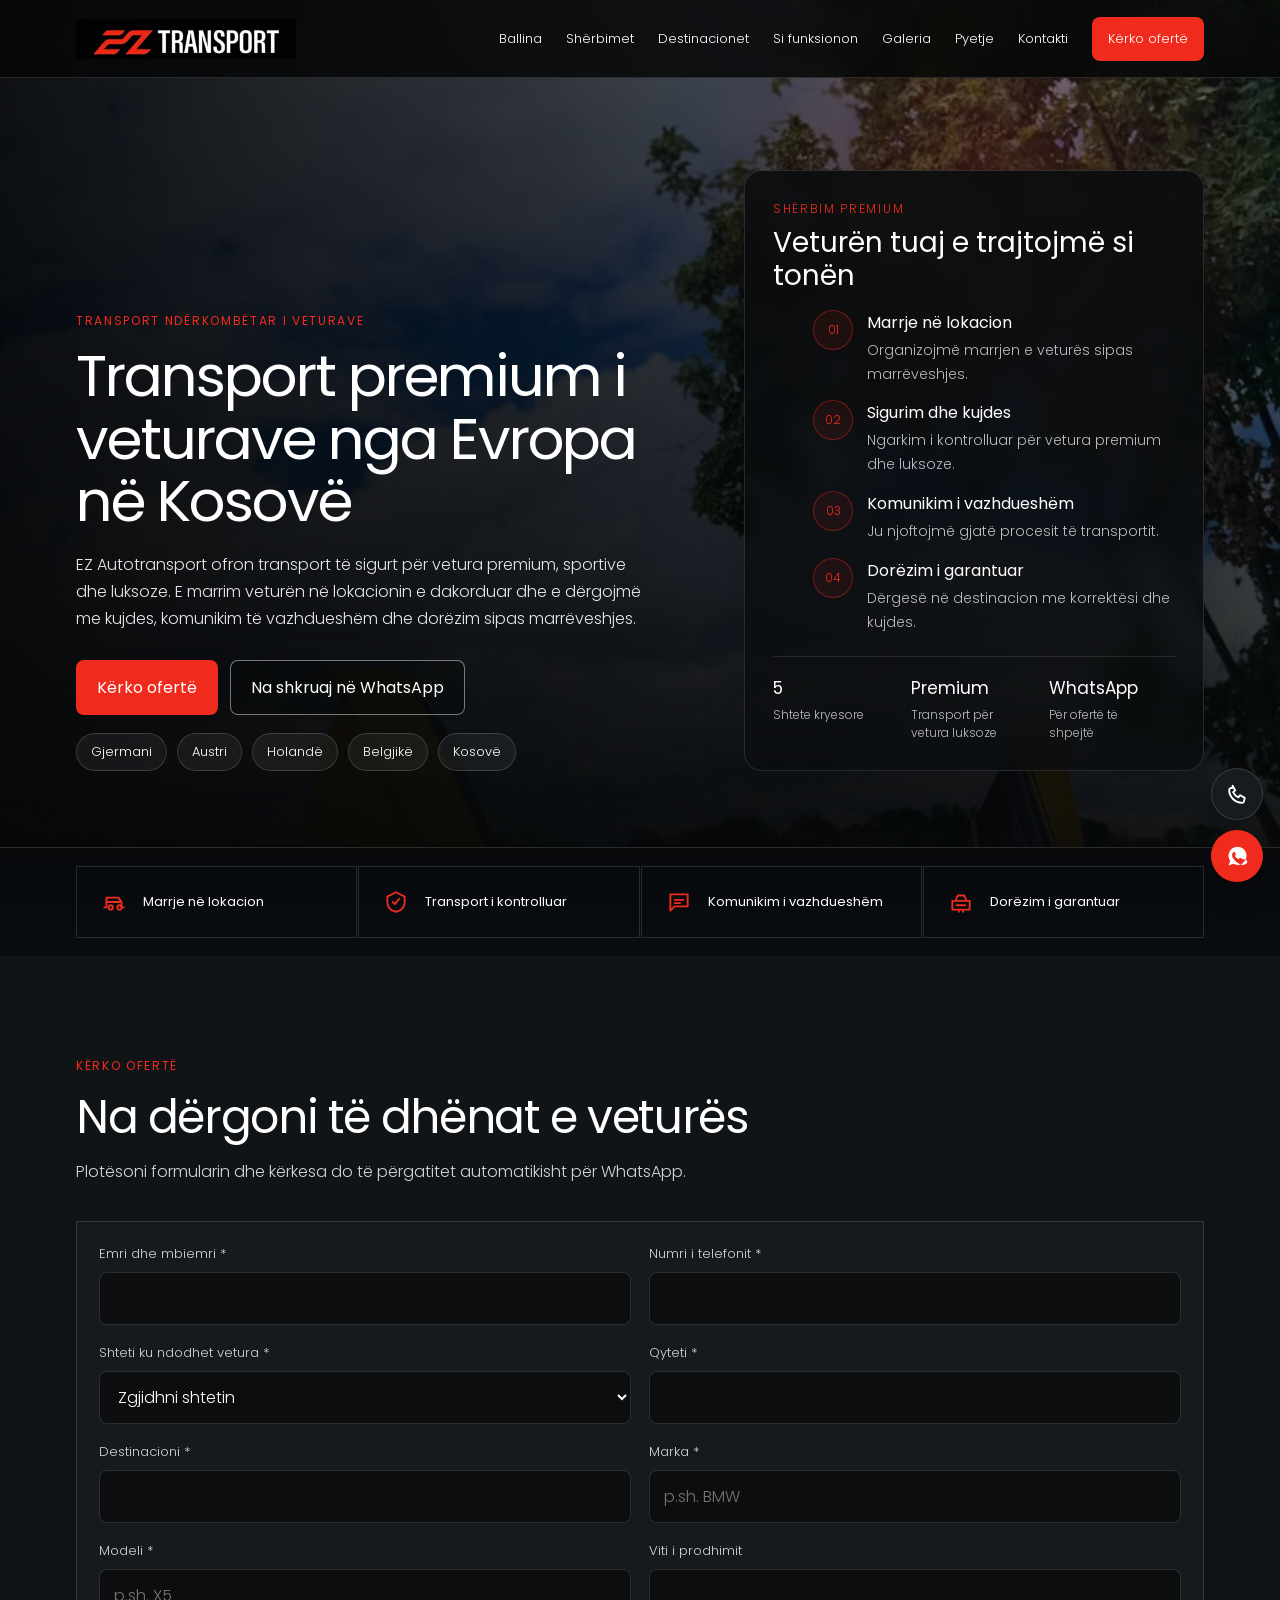
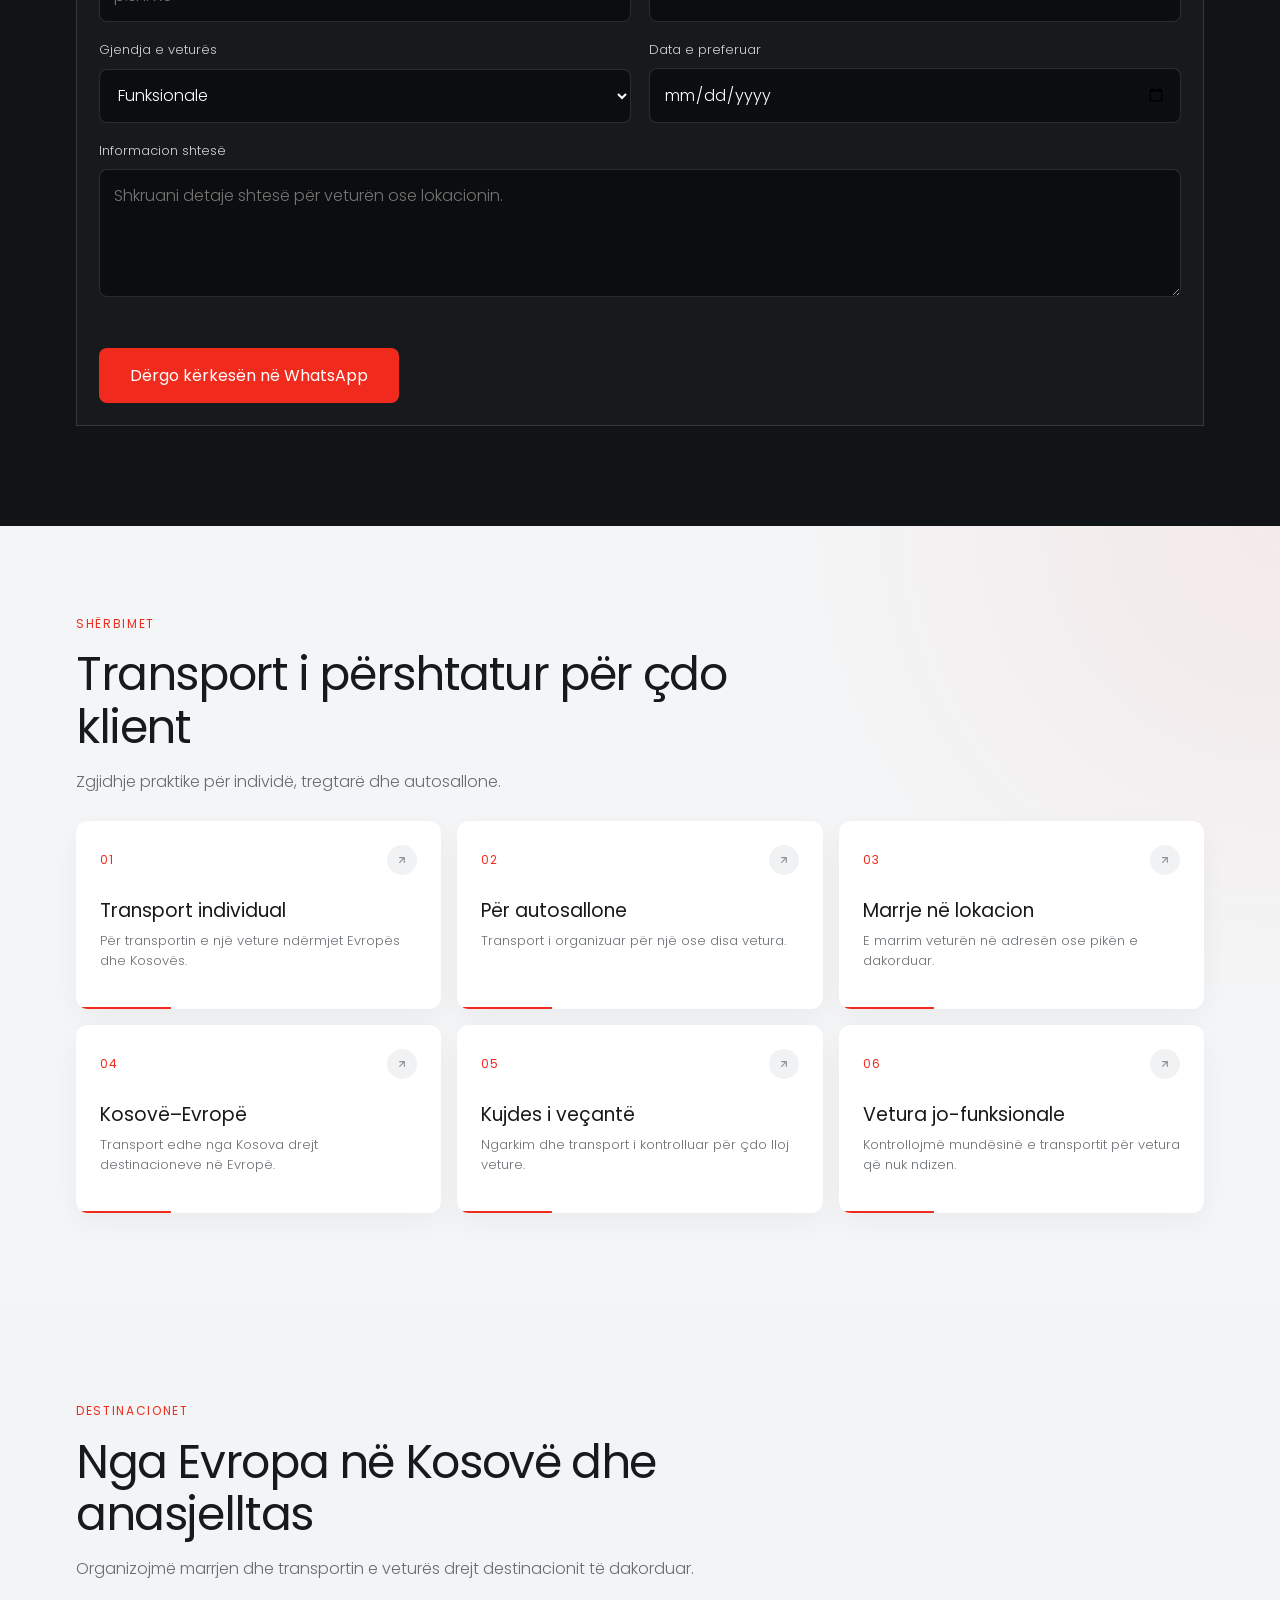
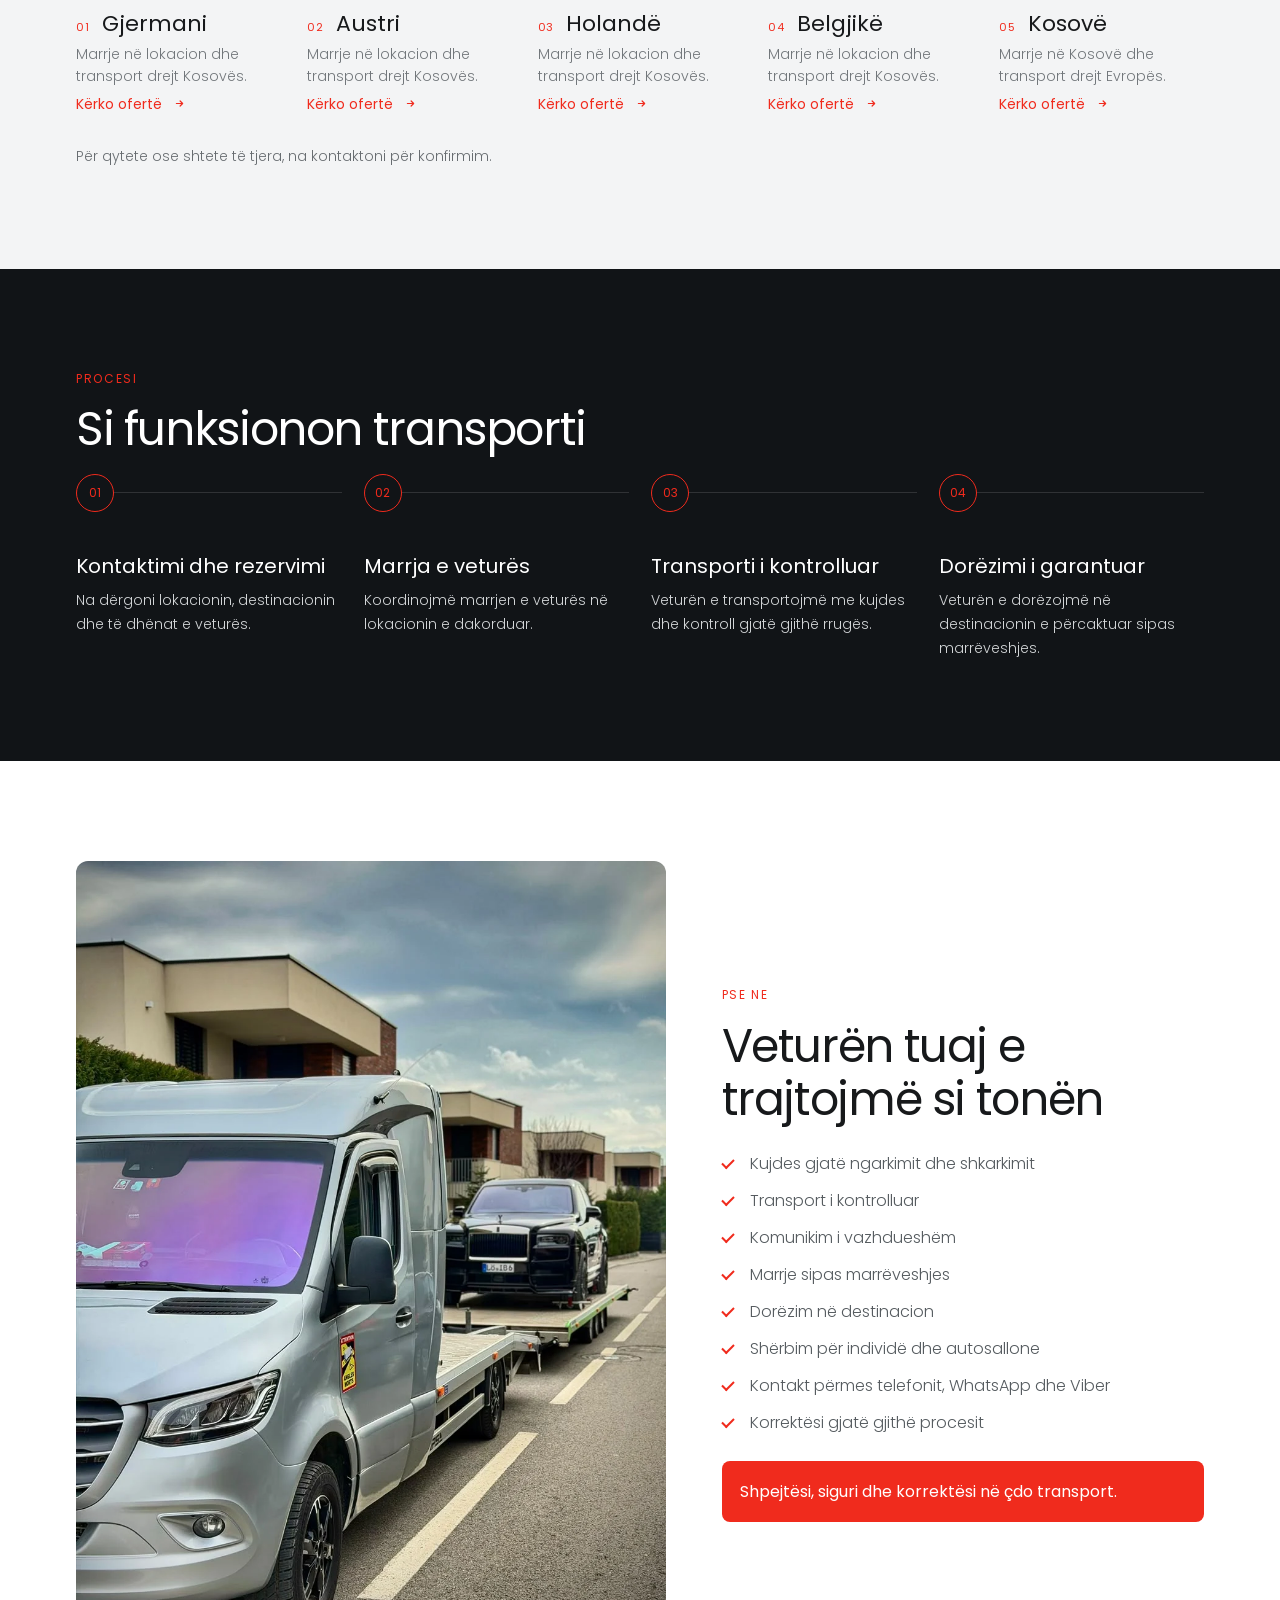
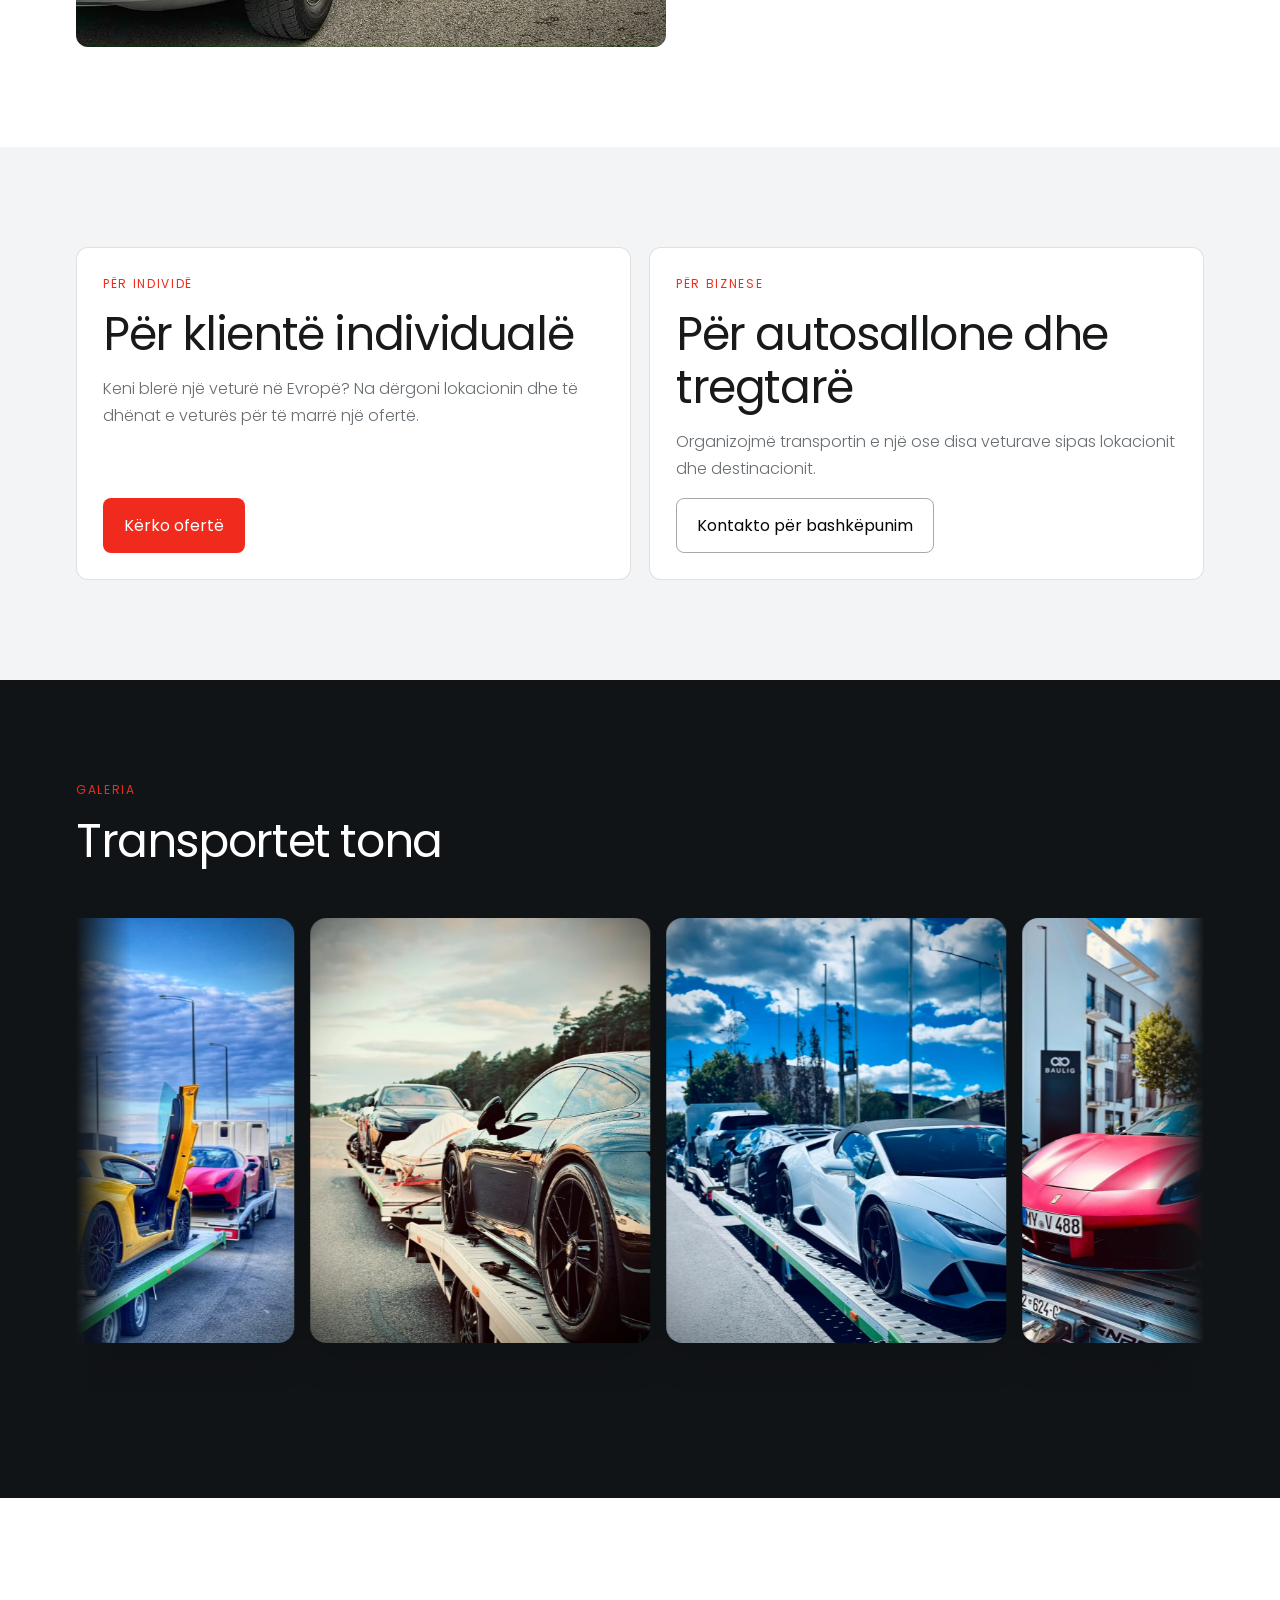
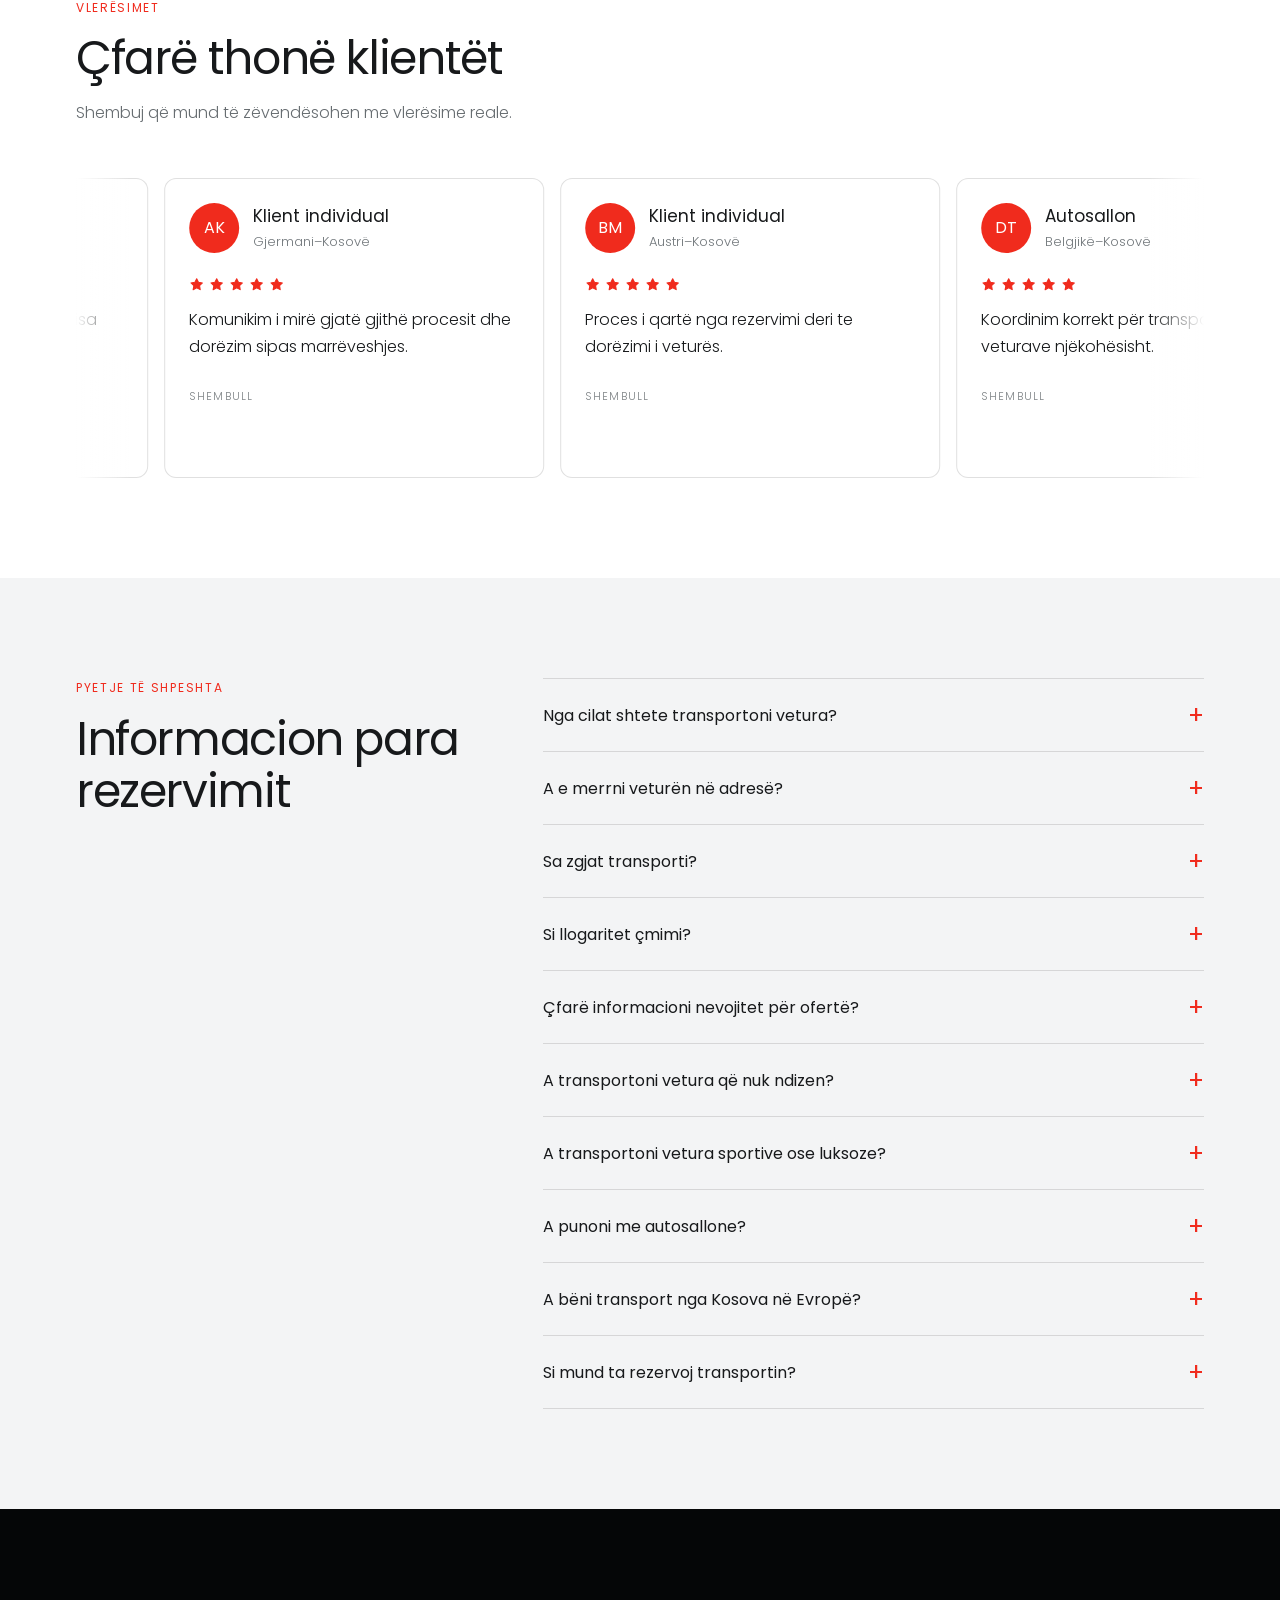
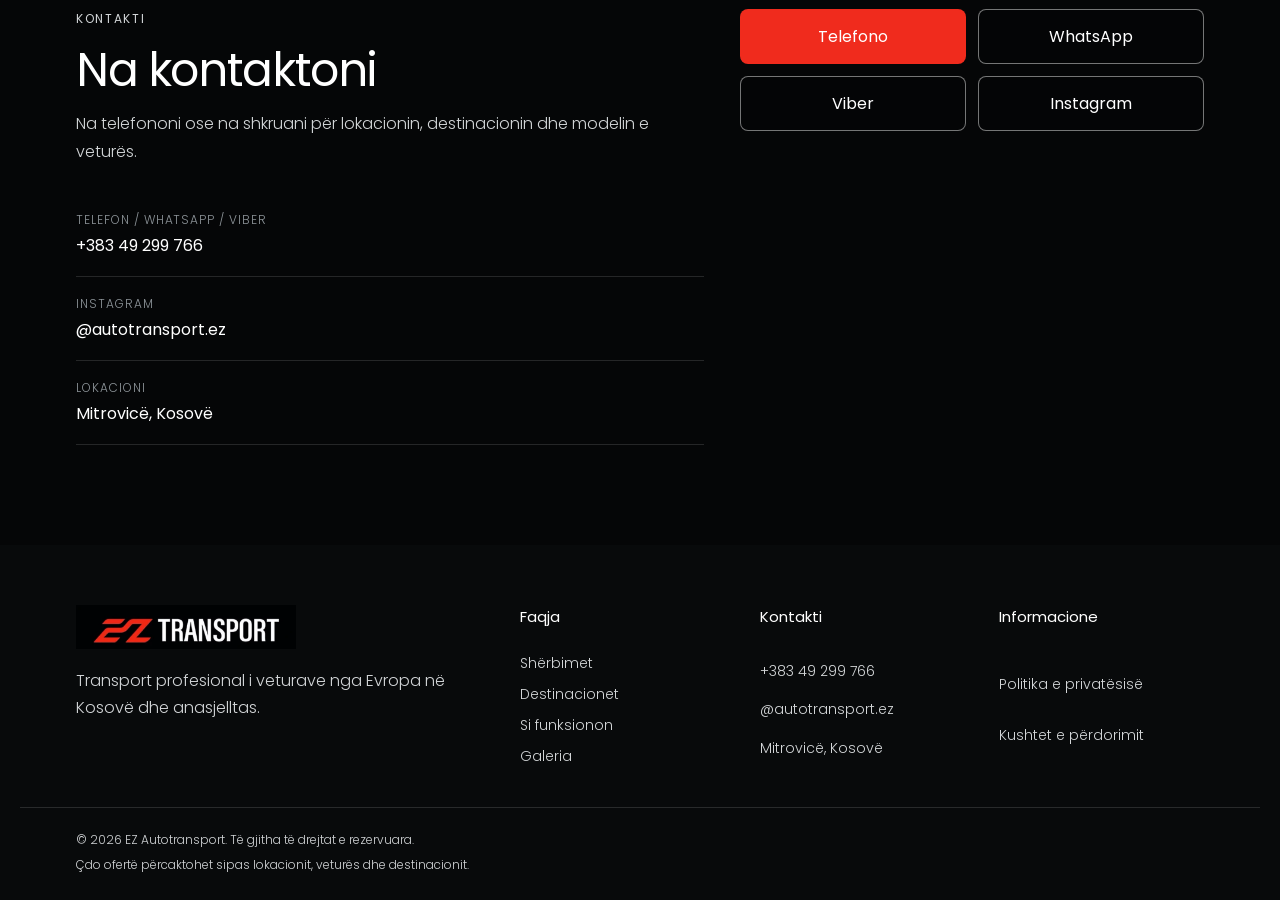
==== commit c9dc2689: "hh" ====
--- a/index.html
+++ b/index.html
@@ -2,388 +2,525 @@
 <html lang="sq">
 <head>
   <meta charset="utf-8">
-  <meta name="viewport" content="width=device-width, initial-scale=1, viewport-fit=cover">
-  <meta name="theme-color" content="#080808">
-  <meta name="description" content="Rezervoni veturën tuaj me Rent A Car 007. Shërbim i shpejtë, komunikim direkt dhe dorëzim sipas marrëveshjes në Kosovë.">
-  <meta name="robots" content="index,follow">
-  <title>Rent A Car 007 | Vetura me qira në Kosovë</title>
-
-  <link rel="canonical" href="https://rentacar007.example/">
-  <link rel="icon" type="image/png" href="assets/logo/favicon.png">
+  <meta name="viewport" content="width=device-width, initial-scale=1">
+  <meta http-equiv="Cache-Control" content="no-cache, no-store, must-revalidate">
+  <meta http-equiv="Pragma" content="no-cache">
+  <meta http-equiv="Expires" content="0">
+  <meta name="theme-color" content="#050607">
+  <title>EZ Autotransport | Transport i Veturave nga Evropa në Kosovë</title>
+  <meta name="description" content="EZ Autotransport ofron transport të sigurt të veturave nga Gjermania, Austria, Holanda dhe Belgjika drejt Kosovës dhe anasjelltas.">
+  <meta property="og:type" content="website">
+  <meta property="og:locale" content="sq_AL">
+  <meta property="og:title" content="EZ Autotransport | Transport i Veturave">
+  <meta property="og:description" content="Transport i sigurt i veturave nga Evropa në Kosovë dhe anasjelltas.">
+  <meta property="og:image" content="assets/images/og-image.webp">
+  <meta name="twitter:card" content="summary_large_image">
+  <link rel="icon" href="assets/images/favicon.png">
   <link rel="preconnect" href="https://fonts.googleapis.com">
   <link rel="preconnect" href="https://fonts.gstatic.com" crossorigin>
   <link href="https://fonts.googleapis.com/css2?family=Poppins:wght@300;400&display=swap" rel="stylesheet">
-  <link rel="preload" href="assets/images/hero-car.webp" as="image" type="image/webp">
-  <link rel="stylesheet" href="css/style.css?v=20260714-2">
-
-  <meta property="og:type" content="website">
-  <meta property="og:title" content="Rent A Car 007 | Vetura me qira në Kosovë">
-  <meta property="og:description" content="Shërbim i shpejtë, komunikim direkt dhe dorëzim sipas marrëveshjes në Kosovë.">
-  <meta property="og:image" content="assets/images/og-rentacar007.jpg">
-  <meta property="og:locale" content="sq_AL">
-  <meta name="twitter:card" content="summary_large_image">
-  <meta name="twitter:title" content="Rent A Car 007 | Vetura me qira në Kosovë">
-  <meta name="twitter:description" content="Rezervoni veturën tuaj shpejt dhe lehtë përmes WhatsApp-it.">
-  <meta name="twitter:image" content="assets/images/og-rentacar007.jpg">
-
+  <link rel="stylesheet" href="assets/css/site-v4.css">
   <script type="application/ld+json">
   {
-    "@context": "https://schema.org",
-    "@type": "AutoRental",
-    "name": "Rent A Car 007",
-    "description": "Vetura me qira, shërbim i shpejtë dhe rezervim i menjëhershëm në Kosovë.",
-    "telephone": "+38344181803",
-    "areaServed": {"@type": "Country", "name": "Kosovë"},
-    "sameAs": ["https://instagram.com/rentacar_007"],
-    "contactPoint": {
-      "@type": "ContactPoint",
-      "telephone": "+38344181803",
-      "contactType": "rezervime",
-      "availableLanguage": ["Albanian"]
-    }
+    "@context":"https://schema.org",
+    "@type":"LocalBusiness",
+    "name":"EZ Autotransport",
+    "description":"Transport i veturave nga Evropa në Kosovë dhe nga Kosova në Evropë.",
+    "telephone":"+38349299766",
+    "address":{"@type":"PostalAddress","addressLocality":"Mitrovicë","addressCountry":"XK"},
+    "sameAs":["https://www.instagram.com/autotransport.ez/"]
   }
   </script>
 </head>
 <body>
-  <a class="skip-link" href="#main-content">Kalo te përmbajtja</a>
-
-  <header class="site-header" id="siteHeader">
-    <div class="header-inner container-wide">
-      <a class="brand" href="#ballina" aria-label="Rent A Car 007 — Ballina">
-        <img src="assets/logo/rentacar007-logo.png" width="175" height="48" alt="Logoja Rent A Car 007">
+  <a class="skip-link" href="#main">Kalo te përmbajtja</a>
+
+  <header class="site-header" id="header">
+    <div class="container header-inner">
+      <a class="brand" href="#ballina" aria-label="EZ Autotransport - Ballina">
+        <img src="assets/images/ez-autotransport-logo.webp" alt="EZ Autotransport">
       </a>
 
-      <nav class="desktop-nav" aria-label="Navigimi kryesor">
-        <a href="#ballina" class="nav-link active">Ballina</a>
-        <a href="#veturat" class="nav-link">Veturat</a>
-        <a href="#rreth-nesh" class="nav-link">Rreth nesh</a>
-        <a href="#vleresimet" class="nav-link">Vlerësimet</a>
-        <a href="#kontakt" class="nav-link">Kontakt</a>
-      </nav>
-
-      <a class="button button-primary header-cta" href="#rezervimi">Rezervo tani</a>
-
-      <button class="menu-button" id="menuButton" type="button" aria-expanded="false" aria-controls="mobileMenu" aria-label="Hap menynë">
+      <button class="menu-toggle" type="button" aria-label="Hap menynë" aria-expanded="false" aria-controls="mobile-menu">
         <span></span><span></span><span></span>
       </button>
+
+      <nav class="desktop-nav" aria-label="Navigimi kryesor">
+        <a href="#ballina">Ballina</a>
+        <a href="#sherbimet">Shërbimet</a>
+        <a href="#destinacionet">Destinacionet</a>
+        <a href="#procesi">Si funksionon</a>
+        <a href="#galeria">Galeria</a>
+        <a href="#faq">Pyetje</a>
+        <a href="#kontakti">Kontakti</a>
+        <a class="nav-cta" href="#oferta">Kërko ofertë</a>
+      </nav>
     </div>
+
+    <nav class="mobile-menu" id="mobile-menu" aria-label="Menyja mobile">
+      <div class="container mobile-menu-inner">
+        <a href="#ballina">Ballina</a>
+        <a href="#sherbimet">Shërbimet</a>
+        <a href="#destinacionet">Destinacionet</a>
+        <a href="#procesi">Si funksionon</a>
+        <a href="#galeria">Galeria</a>
+        <a href="#faq">Pyetje të shpeshta</a>
+        <a href="#kontakti">Kontakti</a>
+        <a class="button button-primary" href="#oferta">Kërko ofertë</a>
+        <a class="button button-secondary" href="https://wa.me/38349299766" target="_blank" rel="noopener">WhatsApp</a>
+      </div>
+    </nav>
   </header>
 
-  <div class="menu-overlay" id="menuOverlay" hidden></div>
-  <aside class="mobile-menu" id="mobileMenu" aria-hidden="true" aria-label="Menyja mobile">
-    <div class="mobile-menu-top">
-      <img src="assets/logo/rentacar007-logo.png" width="175" height="48" alt="Logoja Rent A Car 007">
-      <button class="menu-close" id="menuClose" type="button" aria-label="Mbyll menynë">×</button>
+  <main id="main">
+    <section class="hero" id="ballina">
+      <img class="hero-image" src="assets/images/hero-transport-premium.webp" alt="Transport premium i veturave luksoze" fetchpriority="high">
+      <div class="hero-overlay"></div>
+      <div class="container hero-content hero-grid">
+        <div class="hero-copy">
+          <p class="eyebrow">Transport ndërkombëtar i veturave</p>
+          <h1>Transport premium i veturave nga Evropa në Kosovë</h1>
+          <p class="hero-text">EZ Autotransport ofron transport të sigurt për vetura premium, sportive dhe luksoze. E marrim veturën në lokacionin e dakorduar dhe e dërgojmë me kujdes, komunikim të vazhdueshëm dhe dorëzim sipas marrëveshjes.</p>
+          <div class="hero-actions">
+            <a class="button button-primary" href="#oferta">Kërko ofertë</a>
+            <a class="button button-secondary" href="https://wa.me/38349299766?text=P%C3%ABrsh%C3%ABndetje%20EZ%20Autotransport%2C%20d%C3%ABshiroj%20t%C3%AB%20k%C3%ABrkoj%20nj%C3%AB%20ofert%C3%AB%20p%C3%ABr%20transportin%20e%20nj%C3%AB%20veture." target="_blank" rel="noopener">Na shkruaj në WhatsApp</a>
+          </div>
+          <div class="hero-pills" aria-label="Destinacionet kryesore">
+            <span>Gjermani</span>
+            <span>Austri</span>
+            <span>Holandë</span>
+            <span>Belgjikë</span>
+            <span>Kosovë</span>
+          </div>
+        </div>
+        <aside class="hero-card" aria-label="Përmbledhje e shërbimit premium">
+          <p class="hero-card-label">Shërbim premium</p>
+          <h2>Veturën tuaj e trajtojmë si tonën</h2>
+          <ul class="hero-feature-list">
+            <li><span>01</span><div><strong>Marrje në lokacion</strong><p>Organizojmë marrjen e veturës sipas marrëveshjes.</p></div></li>
+            <li><span>02</span><div><strong>Sigurim dhe kujdes</strong><p>Ngarkim i kontrolluar për vetura premium dhe luksoze.</p></div></li>
+            <li><span>03</span><div><strong>Komunikim i vazhdueshëm</strong><p>Ju njoftojmë gjatë procesit të transportit.</p></div></li>
+            <li><span>04</span><div><strong>Dorëzim i garantuar</strong><p>Dërgesë në destinacion me korrektësi dhe kujdes.</p></div></li>
+          </ul>
+          <div class="hero-stats">
+            <article><strong>5</strong><span>Shtete kryesore</span></article>
+            <article><strong>Premium</strong><span>Transport për vetura luksoze</span></article>
+            <article><strong>WhatsApp</strong><span>Për ofertë të shpejtë</span></article>
+          </div>
+        </aside>
+      </div>
+    </section>
+
+    <section class="trust-strip" aria-label="Përparësitë kryesore">
+      <div class="container trust-grid">
+        <article class="trust-item">
+          <span class="icon-box" aria-hidden="true">
+            <svg viewBox="0 0 24 24"><path d="M3 17h2m14 0h2M5 17V8h11l3 4v5M7 17a2 2 0 1 0 4 0 2 2 0 0 0-4 0Zm8 0a2 2 0 1 0 4 0 2 2 0 0 0-4 0ZM5 12h14"/></svg>
+          </span>
+          <span>Marrje në lokacion</span>
+        </article>
+        <article class="trust-item">
+          <span class="icon-box" aria-hidden="true">
+            <svg viewBox="0 0 24 24"><path d="M12 3 4 7v5c0 5 3.5 8 8 9 4.5-1 8-4 8-9V7l-8-4Zm-3 9 2 2 4-5"/></svg>
+          </span>
+          <span>Transport i kontrolluar</span>
+        </article>
+        <article class="trust-item">
+          <span class="icon-box" aria-hidden="true">
+            <svg viewBox="0 0 24 24"><path d="M4 5h16v11H8l-4 4V5Zm4 5h8M8 13h5"/></svg>
+          </span>
+          <span>Komunikim i vazhdueshëm</span>
+        </article>
+        <article class="trust-item">
+          <span class="icon-box" aria-hidden="true">
+            <svg viewBox="0 0 24 24"><path d="M4 11h16v8H4v-8Zm3 0 2-5h6l2 5M8 15h8m-6 4v2m4-2v2"/></svg>
+          </span>
+          <span>Dorëzim i garantuar</span>
+        </article>
+      </div>
+    </section>
+
+    <section class="section section-dark" id="oferta">
+      <div class="container">
+        <div class="section-heading">
+          <p class="eyebrow">Kërko ofertë</p>
+          <h2>Na dërgoni të dhënat e veturës</h2>
+          <p>Plotësoni formularin dhe kërkesa do të përgatitet automatikisht për WhatsApp.</p>
+        </div>
+
+        <form class="quote-form" id="quote-form" novalidate>
+          <div class="form-grid">
+            <label>
+              <span>Emri dhe mbiemri *</span>
+              <input type="text" name="name" autocomplete="name" required>
+            </label>
+            <label>
+              <span>Numri i telefonit *</span>
+              <input type="tel" name="phone" autocomplete="tel" inputmode="tel" required>
+            </label>
+            <label>
+              <span>Shteti ku ndodhet vetura *</span>
+              <select name="country" required>
+                <option value="">Zgjidhni shtetin</option>
+                <option>Gjermani</option>
+                <option>Austri</option>
+                <option>Holandë</option>
+                <option>Belgjikë</option>
+                <option>Kosovë</option>
+                <option>Tjetër</option>
+              </select>
+            </label>
+            <label>
+              <span>Qyteti *</span>
+              <input type="text" name="city" required>
+            </label>
+            <label>
+              <span>Destinacioni *</span>
+              <input type="text" name="destination" required>
+            </label>
+            <label>
+              <span>Marka *</span>
+              <input type="text" name="brand" placeholder="p.sh. BMW" required>
+            </label>
+            <label>
+              <span>Modeli *</span>
+              <input type="text" name="model" placeholder="p.sh. X5" required>
+            </label>
+            <label>
+              <span>Viti i prodhimit</span>
+              <input type="number" name="year" min="1950" max="2030" inputmode="numeric">
+            </label>
+            <label>
+              <span>Gjendja e veturës</span>
+              <select name="condition">
+                <option>Funksionale</option>
+                <option>Nuk ndizet</option>
+                <option>E dëmtuar</option>
+                <option>Tjetër</option>
+              </select>
+            </label>
+            <label>
+              <span>Data e preferuar</span>
+              <input type="date" name="date">
+            </label>
+            <label class="form-wide">
+              <span>Informacion shtesë</span>
+              <textarea name="message" rows="4" placeholder="Shkruani detaje shtesë për veturën ose lokacionin."></textarea>
+            </label>
+          </div>
+          <p class="form-status" id="form-status" role="alert"></p>
+          <button class="button button-primary form-submit" type="submit">Dërgo kërkesën në WhatsApp</button>
+        </form>
+      </div>
+    </section>
+
+    <section class="section services-section" id="sherbimet">
+      <div class="container">
+        <div class="section-heading">
+          <p class="eyebrow">Shërbimet</p>
+          <h2>Transport i përshtatur për çdo klient</h2>
+          <p>Zgjidhje praktike për individë, tregtarë dhe autosallone.</p>
+        </div>
+        <div class="services-grid">
+          <article class="service-card">
+            <div class="service-card-top"><span class="service-number">01</span><span class="service-arrow" aria-hidden="true"><svg viewBox="0 0 24 24" aria-hidden="true"><path d="M8 8h8v8M8 16l8-8"/></svg></span></div>
+            <h3>Transport individual</h3>
+            <p>Për transportin e një veture ndërmjet Evropës dhe Kosovës.</p>
+          </article>
+          <article class="service-card">
+            <div class="service-card-top"><span class="service-number">02</span><span class="service-arrow" aria-hidden="true"><svg viewBox="0 0 24 24" aria-hidden="true"><path d="M8 8h8v8M8 16l8-8"/></svg></span></div>
+            <h3>Për autosallone</h3>
+            <p>Transport i organizuar për një ose disa vetura.</p>
+          </article>
+          <article class="service-card">
+            <div class="service-card-top"><span class="service-number">03</span><span class="service-arrow" aria-hidden="true"><svg viewBox="0 0 24 24" aria-hidden="true"><path d="M8 8h8v8M8 16l8-8"/></svg></span></div>
+            <h3>Marrje në lokacion</h3>
+            <p>E marrim veturën në adresën ose pikën e dakorduar.</p>
+          </article>
+          <article class="service-card">
+            <div class="service-card-top"><span class="service-number">04</span><span class="service-arrow" aria-hidden="true"><svg viewBox="0 0 24 24" aria-hidden="true"><path d="M8 8h8v8M8 16l8-8"/></svg></span></div>
+            <h3>Kosovë–Evropë</h3>
+            <p>Transport edhe nga Kosova drejt destinacioneve në Evropë.</p>
+          </article>
+          <article class="service-card">
+            <div class="service-card-top"><span class="service-number">05</span><span class="service-arrow" aria-hidden="true"><svg viewBox="0 0 24 24" aria-hidden="true"><path d="M8 8h8v8M8 16l8-8"/></svg></span></div>
+            <h3>Kujdes i veçantë</h3>
+            <p>Ngarkim dhe transport i kontrolluar për çdo lloj veture.</p>
+          </article>
+          <article class="service-card">
+            <div class="service-card-top"><span class="service-number">06</span><span class="service-arrow" aria-hidden="true"><svg viewBox="0 0 24 24" aria-hidden="true"><path d="M8 8h8v8M8 16l8-8"/></svg></span></div>
+            <h3>Vetura jo-funksionale</h3>
+            <p>Kontrollojmë mundësinë e transportit për vetura që nuk ndizen.</p>
+          </article>
+        </div>
+      </div>
+    </section>
+
+    <section class="section section-muted destinations-section" id="destinacionet">
+      <div class="container">
+        <div class="section-heading destinations-heading">
+          <p class="eyebrow">Destinacionet</p>
+          <h2>Nga Evropa në Kosovë dhe anasjelltas</h2>
+          <p>Organizojmë marrjen dhe transportin e veturës drejt destinacionit të dakorduar.</p>
+        </div>
+        <div class="destination-list" aria-label="Shtetet kryesore të transportit">
+          <article class="destination-item">
+            <div><span class="destination-number">01</span><h3>Gjermani</h3></div>
+            <p>Marrje në lokacion dhe transport drejt Kosovës.</p>
+            <a href="#oferta">Kërko ofertë <svg viewBox="0 0 24 24" aria-hidden="true"><path d="M7 12h10M13 8l4 4-4 4"/></svg></a>
+          </article>
+          <article class="destination-item">
+            <div><span class="destination-number">02</span><h3>Austri</h3></div>
+            <p>Marrje në lokacion dhe transport drejt Kosovës.</p>
+            <a href="#oferta">Kërko ofertë <svg viewBox="0 0 24 24" aria-hidden="true"><path d="M7 12h10M13 8l4 4-4 4"/></svg></a>
+          </article>
+          <article class="destination-item">
+            <div><span class="destination-number">03</span><h3>Holandë</h3></div>
+            <p>Marrje në lokacion dhe transport drejt Kosovës.</p>
+            <a href="#oferta">Kërko ofertë <svg viewBox="0 0 24 24" aria-hidden="true"><path d="M7 12h10M13 8l4 4-4 4"/></svg></a>
+          </article>
+          <article class="destination-item">
+            <div><span class="destination-number">04</span><h3>Belgjikë</h3></div>
+            <p>Marrje në lokacion dhe transport drejt Kosovës.</p>
+            <a href="#oferta">Kërko ofertë <svg viewBox="0 0 24 24" aria-hidden="true"><path d="M7 12h10M13 8l4 4-4 4"/></svg></a>
+          </article>
+          <article class="destination-item">
+            <div><span class="destination-number">05</span><h3>Kosovë</h3></div>
+            <p>Marrje në Kosovë dhe transport drejt Evropës.</p>
+            <a href="#oferta">Kërko ofertë <svg viewBox="0 0 24 24" aria-hidden="true"><path d="M7 12h10M13 8l4 4-4 4"/></svg></a>
+          </article>
+        </div>
+        <p class="section-note">Për qytete ose shtete të tjera, na kontaktoni për konfirmim.</p>
+      </div>
+    </section>
+
+    <section class="section section-dark process-section" id="procesi">
+      <div class="container process-container">
+        <div class="section-heading">
+          <p class="eyebrow">Procesi</p>
+          <h2>Si funksionon transporti</h2>
+        </div>
+        <div class="timeline">
+          <article class="step"><span>01</span><h3>Kontaktimi dhe rezervimi</h3><p>Na dërgoni lokacionin, destinacionin dhe të dhënat e veturës.</p></article>
+          <article class="step"><span>02</span><h3>Marrja e veturës</h3><p>Koordinojmë marrjen e veturës në lokacionin e dakorduar.</p></article>
+          <article class="step"><span>03</span><h3>Transporti i kontrolluar</h3><p>Veturën e transportojmë me kujdes dhe kontroll gjatë gjithë rrugës.</p></article>
+          <article class="step"><span>04</span><h3>Dorëzimi i garantuar</h3><p>Veturën e dorëzojmë në destinacionin e përcaktuar sipas marrëveshjes.</p></article>
+        </div>
+      </div>
+    </section>
+
+    <section class="section" id="pse-ne">
+      <div class="container split-layout">
+        <div class="split-image">
+          <img src="assets/images/transportues-veturash.webp" alt="Kamion transporti me vetura luksoze" loading="lazy">
+        </div>
+        <div class="split-content">
+          <p class="eyebrow">Pse ne</p>
+          <h2>Veturën tuaj e trajtojmë si tonën</h2>
+          <ul class="check-list">
+            <li>Kujdes gjatë ngarkimit dhe shkarkimit</li>
+            <li>Transport i kontrolluar</li>
+            <li>Komunikim i vazhdueshëm</li>
+            <li>Marrje sipas marrëveshjes</li>
+            <li>Dorëzim në destinacion</li>
+            <li>Shërbim për individë dhe autosallone</li>
+            <li>Kontakt përmes telefonit, WhatsApp dhe Viber</li>
+            <li>Korrektësi gjatë gjithë procesit</li>
+          </ul>
+          <div class="red-callout">Shpejtësi, siguri dhe korrektësi në çdo transport.</div>
+        </div>
+      </div>
+    </section>
+
+    <section class="section section-muted">
+      <div class="container audience-grid">
+        <article class="audience-card">
+          <p class="eyebrow">Për individë</p>
+          <h2>Për klientë individualë</h2>
+          <p>Keni blerë një veturë në Evropë? Na dërgoni lokacionin dhe të dhënat e veturës për të marrë një ofertë.</p>
+          <a class="button button-primary" href="https://wa.me/38349299766?text=P%C3%ABrsh%C3%ABndetje%2C%20d%C3%ABshiroj%20ofert%C3%AB%20p%C3%ABr%20transportin%20e%20nj%C3%AB%20veture." target="_blank" rel="noopener">Kërko ofertë</a>
+        </article>
+        <article class="audience-card">
+          <p class="eyebrow">Për biznese</p>
+          <h2>Për autosallone dhe tregtarë</h2>
+          <p>Organizojmë transportin e një ose disa veturave sipas lokacionit dhe destinacionit.</p>
+          <a class="button button-secondary dark-button" href="https://wa.me/38349299766?text=P%C3%ABrsh%C3%ABndetje%2C%20d%C3%ABshiroj%20t%C3%AB%20diskutoj%20bashk%C3%ABpunim%20p%C3%ABr%20transport%20t%C3%AB%20veturave." target="_blank" rel="noopener">Kontakto për bashkëpunim</a>
+        </article>
+      </div>
+    </section>
+
+    <section class="section section-dark" id="galeria">
+      <div class="container">
+        <div class="section-heading heading-row">
+          <div>
+            <p class="eyebrow">Galeria</p>
+            <h2>Transportet tona</h2>
+          </div>
+        </div>
+        <div class="marquee-viewport gallery-marquee" aria-label="Galeria lëvizëse e transporteve">
+          <div class="gallery-track marquee-track" id="gallery-track">
+            <div class="marquee-group">
+            <button class="gallery-item" type="button" data-full="assets/images/galeri-01.webp"><img src="assets/images/galeri-01.webp" alt="Lamborghini e verdhë dhe Ferrari e kuqe në transport" loading="lazy"></button>
+            <button class="gallery-item" type="button" data-full="assets/images/galeri-02.webp"><img src="assets/images/galeri-02.webp" alt="Porsche në transportues me vetura të tjera luksoze" loading="lazy"></button>
+            <button class="gallery-item" type="button" data-full="assets/images/galeri-03.webp"><img src="assets/images/galeri-03.webp" alt="Lamborghini e bardhë në transportues me vetura premium" loading="lazy"></button>
+            <button class="gallery-item" type="button" data-full="assets/images/galeri-04.webp"><img src="assets/images/galeri-04.webp" alt="Ferrari e kuqe matte në transportues" loading="lazy"></button>
+            <button class="gallery-item" type="button" data-full="assets/images/galeri-05.webp"><img src="assets/images/galeri-05.webp" alt="Ferrari e kuqe në afërsi gjatë transportit" loading="lazy"></button>
+            <button class="gallery-item" type="button" data-full="assets/images/galeri-06.webp"><img src="assets/images/galeri-06.webp" alt="Lamborghini e bardhë dhe veturë e artë në transportues" loading="lazy"></button>
+            <button class="gallery-item" type="button" data-full="assets/images/galeri-07.webp"><img src="assets/images/galeri-07.webp" alt="Mercedes G-Class dhe Porsche në transportues" loading="lazy"></button>
+            <button class="gallery-item" type="button" data-full="assets/images/galeri-08.webp"><img src="assets/images/galeri-08.webp" alt="Ferrari dhe Porsche në trailer të gjelbër" loading="lazy"></button>
+            <button class="gallery-item" type="button" data-full="assets/images/galeri-09.webp"><img src="assets/images/galeri-09.webp" alt="Superveturë e bardhë në transportues" loading="lazy"></button>
+            <button class="gallery-item" type="button" data-full="assets/images/galeri-10.webp"><img src="assets/images/galeri-10.webp" alt="Lamborghini e bardhë me shirita portokalli në rrugë" loading="lazy"></button>
+            <button class="gallery-item" type="button" data-full="assets/images/galeri-11.webp"><img src="assets/images/galeri-11.webp" alt="Lamborghini blu në transportues" loading="lazy"></button>
+            <button class="gallery-item" type="button" data-full="assets/images/galeri-12.webp"><img src="assets/images/galeri-12.webp" alt="Kamion transporti me Rolls-Royce në trailer" loading="lazy"></button>
+            <button class="gallery-item" type="button" data-full="assets/images/galeri-13.webp"><img src="assets/images/galeri-13.webp" alt="Mercedes SLS AMG i zi në transportues" loading="lazy"></button>
+            <button class="gallery-item" type="button" data-full="assets/images/galeri-14.webp"><img src="assets/images/galeri-14.webp" alt="Lamborghini e verdhë dhe Mercedes G-Class në transport" loading="lazy"></button>
+            <button class="gallery-item" type="button" data-full="assets/images/galeri-15.webp"><img src="assets/images/galeri-15.webp" alt="Lamborghini e verdhë me dyer të hapura në trailer" loading="lazy"></button>
+            <button class="gallery-item" type="button" data-full="assets/images/galeri-16.webp"><img src="assets/images/galeri-16.webp" alt="Ferrari e kuqe në transportues nga afër" loading="lazy"></button>
+            <button class="gallery-item" type="button" data-full="assets/images/galeri-17.webp"><img src="assets/images/galeri-17.webp" alt="Audi R8 dhe Mercedes G-Class në trailer" loading="lazy"></button>
+            <button class="gallery-item" type="button" data-full="assets/images/galeri-18.webp"><img src="assets/images/galeri-18.webp" alt="Superveturë e bardhë përpara tabelës Alberti" loading="lazy"></button>
+            <button class="gallery-item" type="button" data-full="assets/images/galeri-19.webp"><img src="assets/images/galeri-19.webp" alt="Audi R8 e verdhë në rrugë me transportues" loading="lazy"></button>
+            <button class="gallery-item" type="button" data-full="assets/images/galeri-20.webp"><img src="assets/images/galeri-20.webp" alt="Lamborghini e verdhë dhe Ferrari e kuqe në transportues" loading="lazy"></button>
+            </div>
+            <div class="marquee-group" aria-hidden="true">
+            <button class="gallery-item" tabindex="-1" type="button" data-full="assets/images/galeri-01.webp"><img src="assets/images/galeri-01.webp" alt="Lamborghini e verdhë dhe Ferrari e kuqe në transport" loading="lazy"></button>
+            <button class="gallery-item" tabindex="-1" type="button" data-full="assets/images/galeri-02.webp"><img src="assets/images/galeri-02.webp" alt="Porsche në transportues me vetura të tjera luksoze" loading="lazy"></button>
+            <button class="gallery-item" tabindex="-1" type="button" data-full="assets/images/galeri-03.webp"><img src="assets/images/galeri-03.webp" alt="Lamborghini e bardhë në transportues me vetura premium" loading="lazy"></button>
+            <button class="gallery-item" tabindex="-1" type="button" data-full="assets/images/galeri-04.webp"><img src="assets/images/galeri-04.webp" alt="Ferrari e kuqe matte në transportues" loading="lazy"></button>
+            <button class="gallery-item" tabindex="-1" type="button" data-full="assets/images/galeri-05.webp"><img src="assets/images/galeri-05.webp" alt="Ferrari e kuqe në afërsi gjatë transportit" loading="lazy"></button>
+            <button class="gallery-item" tabindex="-1" type="button" data-full="assets/images/galeri-06.webp"><img src="assets/images/galeri-06.webp" alt="Lamborghini e bardhë dhe veturë e artë në transportues" loading="lazy"></button>
+            <button class="gallery-item" tabindex="-1" type="button" data-full="assets/images/galeri-07.webp"><img src="assets/images/galeri-07.webp" alt="Mercedes G-Class dhe Porsche në transportues" loading="lazy"></button>
+            <button class="gallery-item" tabindex="-1" type="button" data-full="assets/images/galeri-08.webp"><img src="assets/images/galeri-08.webp" alt="Ferrari dhe Porsche në trailer të gjelbër" loading="lazy"></button>
+            <button class="gallery-item" tabindex="-1" type="button" data-full="assets/images/galeri-09.webp"><img src="assets/images/galeri-09.webp" alt="Superveturë e bardhë në transportues" loading="lazy"></button>
+            <button class="gallery-item" tabindex="-1" type="button" data-full="assets/images/galeri-10.webp"><img src="assets/images/galeri-10.webp" alt="Lamborghini e bardhë me shirita portokalli në rrugë" loading="lazy"></button>
+            <button class="gallery-item" tabindex="-1" type="button" data-full="assets/images/galeri-11.webp"><img src="assets/images/galeri-11.webp" alt="Lamborghini blu në transportues" loading="lazy"></button>
+            <button class="gallery-item" tabindex="-1" type="button" data-full="assets/images/galeri-12.webp"><img src="assets/images/galeri-12.webp" alt="Kamion transporti me Rolls-Royce në trailer" loading="lazy"></button>
+            <button class="gallery-item" tabindex="-1" type="button" data-full="assets/images/galeri-13.webp"><img src="assets/images/galeri-13.webp" alt="Mercedes SLS AMG i zi në transportues" loading="lazy"></button>
+            <button class="gallery-item" tabindex="-1" type="button" data-full="assets/images/galeri-14.webp"><img src="assets/images/galeri-14.webp" alt="Lamborghini e verdhë dhe Mercedes G-Class në transport" loading="lazy"></button>
+            <button class="gallery-item" tabindex="-1" type="button" data-full="assets/images/galeri-15.webp"><img src="assets/images/galeri-15.webp" alt="Lamborghini e verdhë me dyer të hapura në trailer" loading="lazy"></button>
+            <button class="gallery-item" tabindex="-1" type="button" data-full="assets/images/galeri-16.webp"><img src="assets/images/galeri-16.webp" alt="Ferrari e kuqe në transportues nga afër" loading="lazy"></button>
+            <button class="gallery-item" tabindex="-1" type="button" data-full="assets/images/galeri-17.webp"><img src="assets/images/galeri-17.webp" alt="Audi R8 dhe Mercedes G-Class në trailer" loading="lazy"></button>
+            <button class="gallery-item" tabindex="-1" type="button" data-full="assets/images/galeri-18.webp"><img src="assets/images/galeri-18.webp" alt="Superveturë e bardhë përpara tabelës Alberti" loading="lazy"></button>
+            <button class="gallery-item" tabindex="-1" type="button" data-full="assets/images/galeri-19.webp"><img src="assets/images/galeri-19.webp" alt="Audi R8 e verdhë në rrugë me transportues" loading="lazy"></button>
+            <button class="gallery-item" tabindex="-1" type="button" data-full="assets/images/galeri-20.webp"><img src="assets/images/galeri-20.webp" alt="Lamborghini e verdhë dhe Ferrari e kuqe në transportues" loading="lazy"></button>
+            </div>
+          </div>
+        </div>
+      </div>
+    </section>
+
+    <section class="section" id="vleresimet">
+      <div class="container">
+        <div class="section-heading heading-row">
+          <div>
+            <p class="eyebrow">Vlerësimet</p>
+            <h2>Çfarë thonë klientët</h2>
+            <p>Shembuj që mund të zëvendësohen me vlerësime reale.</p>
+          </div>
+        </div>
+        <div class="marquee-viewport reviews-marquee" aria-label="Vlerësimet lëvizëse të klientëve">
+          <div class="reviews-track marquee-track" id="reviews-track">
+            <div class="marquee-group">
+            <article class="review-card"><div class="review-top"><span class="initials">AK</span><div><h3>Klient individual</h3><p>Gjermani–Kosovë</p></div></div><div class="stars" aria-label="5 nga 5"><svg viewBox="0 0 24 24" aria-hidden="true"><path d="M12 2.8l2.83 5.74 6.33.92-4.58 4.46 1.08 6.31L12 17.32 6.34 20.3l1.08-6.31L2.84 9.46l6.33-.92L12 2.8Z"/></svg><svg viewBox="0 0 24 24" aria-hidden="true"><path d="M12 2.8l2.83 5.74 6.33.92-4.58 4.46 1.08 6.31L12 17.32 6.34 20.3l1.08-6.31L2.84 9.46l6.33-.92L12 2.8Z"/></svg><svg viewBox="0 0 24 24" aria-hidden="true"><path d="M12 2.8l2.83 5.74 6.33.92-4.58 4.46 1.08 6.31L12 17.32 6.34 20.3l1.08-6.31L2.84 9.46l6.33-.92L12 2.8Z"/></svg><svg viewBox="0 0 24 24" aria-hidden="true"><path d="M12 2.8l2.83 5.74 6.33.92-4.58 4.46 1.08 6.31L12 17.32 6.34 20.3l1.08-6.31L2.84 9.46l6.33-.92L12 2.8Z"/></svg><svg viewBox="0 0 24 24" aria-hidden="true"><path d="M12 2.8l2.83 5.74 6.33.92-4.58 4.46 1.08 6.31L12 17.32 6.34 20.3l1.08-6.31L2.84 9.46l6.33-.92L12 2.8Z"/></svg></div><p>Komunikim i mirë gjatë gjithë procesit dhe dorëzim sipas marrëveshjes.</p><span class="sample-label">Shembull</span></article>
+            <article class="review-card"><div class="review-top"><span class="initials">BM</span><div><h3>Klient individual</h3><p>Austri–Kosovë</p></div></div><div class="stars" aria-label="5 nga 5"><svg viewBox="0 0 24 24" aria-hidden="true"><path d="M12 2.8l2.83 5.74 6.33.92-4.58 4.46 1.08 6.31L12 17.32 6.34 20.3l1.08-6.31L2.84 9.46l6.33-.92L12 2.8Z"/></svg><svg viewBox="0 0 24 24" aria-hidden="true"><path d="M12 2.8l2.83 5.74 6.33.92-4.58 4.46 1.08 6.31L12 17.32 6.34 20.3l1.08-6.31L2.84 9.46l6.33-.92L12 2.8Z"/></svg><svg viewBox="0 0 24 24" aria-hidden="true"><path d="M12 2.8l2.83 5.74 6.33.92-4.58 4.46 1.08 6.31L12 17.32 6.34 20.3l1.08-6.31L2.84 9.46l6.33-.92L12 2.8Z"/></svg><svg viewBox="0 0 24 24" aria-hidden="true"><path d="M12 2.8l2.83 5.74 6.33.92-4.58 4.46 1.08 6.31L12 17.32 6.34 20.3l1.08-6.31L2.84 9.46l6.33-.92L12 2.8Z"/></svg><svg viewBox="0 0 24 24" aria-hidden="true"><path d="M12 2.8l2.83 5.74 6.33.92-4.58 4.46 1.08 6.31L12 17.32 6.34 20.3l1.08-6.31L2.84 9.46l6.33-.92L12 2.8Z"/></svg></div><p>Proces i qartë nga rezervimi deri te dorëzimi i veturës.</p><span class="sample-label">Shembull</span></article>
+            <article class="review-card"><div class="review-top"><span class="initials">DT</span><div><h3>Autosallon</h3><p>Belgjikë–Kosovë</p></div></div><div class="stars" aria-label="5 nga 5"><svg viewBox="0 0 24 24" aria-hidden="true"><path d="M12 2.8l2.83 5.74 6.33.92-4.58 4.46 1.08 6.31L12 17.32 6.34 20.3l1.08-6.31L2.84 9.46l6.33-.92L12 2.8Z"/></svg><svg viewBox="0 0 24 24" aria-hidden="true"><path d="M12 2.8l2.83 5.74 6.33.92-4.58 4.46 1.08 6.31L12 17.32 6.34 20.3l1.08-6.31L2.84 9.46l6.33-.92L12 2.8Z"/></svg><svg viewBox="0 0 24 24" aria-hidden="true"><path d="M12 2.8l2.83 5.74 6.33.92-4.58 4.46 1.08 6.31L12 17.32 6.34 20.3l1.08-6.31L2.84 9.46l6.33-.92L12 2.8Z"/></svg><svg viewBox="0 0 24 24" aria-hidden="true"><path d="M12 2.8l2.83 5.74 6.33.92-4.58 4.46 1.08 6.31L12 17.32 6.34 20.3l1.08-6.31L2.84 9.46l6.33-.92L12 2.8Z"/></svg><svg viewBox="0 0 24 24" aria-hidden="true"><path d="M12 2.8l2.83 5.74 6.33.92-4.58 4.46 1.08 6.31L12 17.32 6.34 20.3l1.08-6.31L2.84 9.46l6.33-.92L12 2.8Z"/></svg></div><p>Koordinim korrekt për transportin e disa veturave njëkohësisht.</p><span class="sample-label">Shembull</span></article>
+            </div>
+            <div class="marquee-group" aria-hidden="true">
+            <article class="review-card" aria-hidden="true"><div class="review-top"><span class="initials">AK</span><div><h3>Klient individual</h3><p>Gjermani–Kosovë</p></div></div><div class="stars" aria-label="5 nga 5"><svg viewBox="0 0 24 24" aria-hidden="true"><path d="M12 2.8l2.83 5.74 6.33.92-4.58 4.46 1.08 6.31L12 17.32 6.34 20.3l1.08-6.31L2.84 9.46l6.33-.92L12 2.8Z"/></svg><svg viewBox="0 0 24 24" aria-hidden="true"><path d="M12 2.8l2.83 5.74 6.33.92-4.58 4.46 1.08 6.31L12 17.32 6.34 20.3l1.08-6.31L2.84 9.46l6.33-.92L12 2.8Z"/></svg><svg viewBox="0 0 24 24" aria-hidden="true"><path d="M12 2.8l2.83 5.74 6.33.92-4.58 4.46 1.08 6.31L12 17.32 6.34 20.3l1.08-6.31L2.84 9.46l6.33-.92L12 2.8Z"/></svg><svg viewBox="0 0 24 24" aria-hidden="true"><path d="M12 2.8l2.83 5.74 6.33.92-4.58 4.46 1.08 6.31L12 17.32 6.34 20.3l1.08-6.31L2.84 9.46l6.33-.92L12 2.8Z"/></svg><svg viewBox="0 0 24 24" aria-hidden="true"><path d="M12 2.8l2.83 5.74 6.33.92-4.58 4.46 1.08 6.31L12 17.32 6.34 20.3l1.08-6.31L2.84 9.46l6.33-.92L12 2.8Z"/></svg></div><p>Komunikim i mirë gjatë gjithë procesit dhe dorëzim sipas marrëveshjes.</p><span class="sample-label">Shembull</span></article>
+            <article class="review-card" aria-hidden="true"><div class="review-top"><span class="initials">BM</span><div><h3>Klient individual</h3><p>Austri–Kosovë</p></div></div><div class="stars" aria-label="5 nga 5"><svg viewBox="0 0 24 24" aria-hidden="true"><path d="M12 2.8l2.83 5.74 6.33.92-4.58 4.46 1.08 6.31L12 17.32 6.34 20.3l1.08-6.31L2.84 9.46l6.33-.92L12 2.8Z"/></svg><svg viewBox="0 0 24 24" aria-hidden="true"><path d="M12 2.8l2.83 5.74 6.33.92-4.58 4.46 1.08 6.31L12 17.32 6.34 20.3l1.08-6.31L2.84 9.46l6.33-.92L12 2.8Z"/></svg><svg viewBox="0 0 24 24" aria-hidden="true"><path d="M12 2.8l2.83 5.74 6.33.92-4.58 4.46 1.08 6.31L12 17.32 6.34 20.3l1.08-6.31L2.84 9.46l6.33-.92L12 2.8Z"/></svg><svg viewBox="0 0 24 24" aria-hidden="true"><path d="M12 2.8l2.83 5.74 6.33.92-4.58 4.46 1.08 6.31L12 17.32 6.34 20.3l1.08-6.31L2.84 9.46l6.33-.92L12 2.8Z"/></svg><svg viewBox="0 0 24 24" aria-hidden="true"><path d="M12 2.8l2.83 5.74 6.33.92-4.58 4.46 1.08 6.31L12 17.32 6.34 20.3l1.08-6.31L2.84 9.46l6.33-.92L12 2.8Z"/></svg></div><p>Proces i qartë nga rezervimi deri te dorëzimi i veturës.</p><span class="sample-label">Shembull</span></article>
+            <article class="review-card" aria-hidden="true"><div class="review-top"><span class="initials">DT</span><div><h3>Autosallon</h3><p>Belgjikë–Kosovë</p></div></div><div class="stars" aria-label="5 nga 5"><svg viewBox="0 0 24 24" aria-hidden="true"><path d="M12 2.8l2.83 5.74 6.33.92-4.58 4.46 1.08 6.31L12 17.32 6.34 20.3l1.08-6.31L2.84 9.46l6.33-.92L12 2.8Z"/></svg><svg viewBox="0 0 24 24" aria-hidden="true"><path d="M12 2.8l2.83 5.74 6.33.92-4.58 4.46 1.08 6.31L12 17.32 6.34 20.3l1.08-6.31L2.84 9.46l6.33-.92L12 2.8Z"/></svg><svg viewBox="0 0 24 24" aria-hidden="true"><path d="M12 2.8l2.83 5.74 6.33.92-4.58 4.46 1.08 6.31L12 17.32 6.34 20.3l1.08-6.31L2.84 9.46l6.33-.92L12 2.8Z"/></svg><svg viewBox="0 0 24 24" aria-hidden="true"><path d="M12 2.8l2.83 5.74 6.33.92-4.58 4.46 1.08 6.31L12 17.32 6.34 20.3l1.08-6.31L2.84 9.46l6.33-.92L12 2.8Z"/></svg><svg viewBox="0 0 24 24" aria-hidden="true"><path d="M12 2.8l2.83 5.74 6.33.92-4.58 4.46 1.08 6.31L12 17.32 6.34 20.3l1.08-6.31L2.84 9.46l6.33-.92L12 2.8Z"/></svg></div><p>Koordinim korrekt për transportin e disa veturave njëkohësisht.</p><span class="sample-label">Shembull</span></article>
+            </div>
+          </div>
+        </div>
+      </div>
+    </section>
+
+    <section class="section section-muted" id="faq">
+      <div class="container faq-layout">
+        <div class="section-heading">
+          <p class="eyebrow">Pyetje të shpeshta</p>
+          <h2>Informacion para rezervimit</h2>
+        </div>
+        <div class="accordion">
+          <article class="faq-item"><button type="button" aria-expanded="false"><span>Nga cilat shtete transportoni vetura?</span><span class="faq-icon">+</span></button><div class="faq-answer"><p>Transportet kryesore organizohen ndërmjet Gjermanisë, Austrisë, Holandës, Belgjikës dhe Kosovës. Për shtete të tjera, na kontaktoni për konfirmim.</p></div></article>
+          <article class="faq-item"><button type="button" aria-expanded="false"><span>A e merrni veturën në adresë?</span><span class="faq-icon">+</span></button><div class="faq-answer"><p>Po, marrja mund të organizohet në lokacionin e dakorduar, varësisht nga adresa dhe mundësia e qasjes së transportuesit.</p></div></article>
+          <article class="faq-item"><button type="button" aria-expanded="false"><span>Sa zgjat transporti?</span><span class="faq-icon">+</span></button><div class="faq-answer"><p>Afati ndryshon sipas shtetit, qytetit, itinerarit dhe orarit të transportit. Pas pranimit të të dhënave ju informojmë për afatin e përafërt.</p></div></article>
+          <article class="faq-item"><button type="button" aria-expanded="false"><span>Si llogaritet çmimi?</span><span class="faq-icon">+</span></button><div class="faq-answer"><p>Çmimi varet nga lokacioni, destinacioni, modeli, madhësia dhe gjendja e veturës.</p></div></article>
+          <article class="faq-item"><button type="button" aria-expanded="false"><span>Çfarë informacioni nevojitet për ofertë?</span><span class="faq-icon">+</span></button><div class="faq-answer"><p>Na nevojiten shteti, qyteti, destinacioni, marka, modeli, viti dhe gjendja e veturës.</p></div></article>
+          <article class="faq-item"><button type="button" aria-expanded="false"><span>A transportoni vetura që nuk ndizen?</span><span class="faq-icon">+</span></button><div class="faq-answer"><p>Mundësia e transportit varet nga gjendja dhe lokacioni i veturës. Na dërgoni informacion të plotë për konfirmim.</p></div></article>
+          <article class="faq-item"><button type="button" aria-expanded="false"><span>A transportoni vetura sportive ose luksoze?</span><span class="faq-icon">+</span></button><div class="faq-answer"><p>Po, kërkesat për vetura sportive dhe luksoze trajtohen me kujdes të veçantë.</p></div></article>
+          <article class="faq-item"><button type="button" aria-expanded="false"><span>A punoni me autosallone?</span><span class="faq-icon">+</span></button><div class="faq-answer"><p>Po, ofrojmë transport për autosallone dhe tregtarë që kanë nevojë të transportojnë një ose disa vetura.</p></div></article>
+          <article class="faq-item"><button type="button" aria-expanded="false"><span>A bëni transport nga Kosova në Evropë?</span><span class="faq-icon">+</span></button><div class="faq-answer"><p>Po, transporti mund të organizohet edhe nga Kosova drejt Evropës sipas destinacionit dhe marrëveshjes.</p></div></article>
+          <article class="faq-item"><button type="button" aria-expanded="false"><span>Si mund ta rezervoj transportin?</span><span class="faq-icon">+</span></button><div class="faq-answer"><p>Na kontaktoni përmes telefonit, WhatsApp-it ose formularit të ofertës me të dhënat e veturës dhe lokacionit.</p></div></article>
+        </div>
+      </div>
+    </section>
+
+    <section class="section contact-section" id="kontakti">
+      <div class="container contact-grid">
+        <div>
+          <p class="eyebrow">Kontakti</p>
+          <h2>Na kontaktoni</h2>
+          <p>Na telefononi ose na shkruani për lokacionin, destinacionin dhe modelin e veturës.</p>
+          <div class="contact-details">
+            <a href="tel:+38349299766"><span>Telefon / WhatsApp / Viber</span><strong>+383 49 299 766</strong></a>
+            <a href="https://www.instagram.com/autotransport.ez/" target="_blank" rel="noopener"><span>Instagram</span><strong>@autotransport.ez</strong></a>
+            <div><span>Lokacioni</span><strong>Mitrovicë, Kosovë</strong></div>
+          </div>
+        </div>
+        <div class="contact-actions">
+          <a class="button button-primary" href="tel:+38349299766">Telefono</a>
+          <a class="button button-secondary" href="https://wa.me/38349299766" target="_blank" rel="noopener">WhatsApp</a>
+          <a class="button button-secondary" href="viber://chat?number=%2B38349299766">Viber</a>
+          <a class="button button-secondary" href="https://www.instagram.com/autotransport.ez/" target="_blank" rel="noopener">Instagram</a>
+        </div>
+      </div>
+    </section>
+  </main>
+
+  <footer class="site-footer">
+    <div class="container footer-grid">
+      <div class="footer-brand">
+        <img src="assets/images/ez-autotransport-logo.webp" alt="EZ Autotransport">
+        <p>Transport profesional i veturave nga Evropa në Kosovë dhe anasjelltas.</p>
+      </div>
+      <div>
+        <h3>Faqja</h3>
+        <a href="#sherbimet">Shërbimet</a>
+        <a href="#destinacionet">Destinacionet</a>
+        <a href="#procesi">Si funksionon</a>
+        <a href="#galeria">Galeria</a>
+      </div>
+      <div>
+        <h3>Kontakti</h3>
+        <a href="tel:+38349299766">+383 49 299 766</a>
+        <a href="https://www.instagram.com/autotransport.ez/" target="_blank" rel="noopener">@autotransport.ez</a>
+        <span>Mitrovicë, Kosovë</span>
+      </div>
+      <div>
+        <h3>Informacione</h3>
+        <a href="privacy.html">Politika e privatësisë</a>
+        <a href="terms.html">Kushtet e përdorimit</a>
+      </div>
     </div>
-    <nav class="mobile-nav" aria-label="Navigimi mobile">
-      <a href="#ballina">Ballina</a>
-      <a href="#veturat">Veturat</a>
-      <a href="#rreth-nesh">Rreth nesh</a>
-      <a href="#vleresimet">Vlerësimet</a>
-      <a href="#kontakt">Kontakt</a>
-      <a href="#rezervimi" class="button button-primary">Rezervo tani</a>
-    </nav>
-  </aside>
-
-  <main id="main-content">
-    <section class="hero section-anchor" id="ballina" aria-labelledby="heroTitle">
-      <div class="hero-glow" aria-hidden="true"></div>
-      <img class="hero-car" src="assets/images/hero-car.webp" width="1440" height="1000" alt="Veturë sportive premium me ngjyrë të kuqe në ambient urban">
-      <div class="hero-overlay" aria-hidden="true"></div>
-
-      <div class="hero-content container">
-        <div class="hero-copy reveal">
-          <p class="eyebrow outlined"><span aria-hidden="true">★</span> Premium car rental në Kosovë</p>
-          <h1 id="heroTitle">Vetura me qira, shërbim i shpejtë dhe rezervim i menjëhershëm</h1>
-          <p class="hero-description">Zgjidhni veturën që ju përshtatet dhe rezervojeni lehtë përmes WhatsApp-it.</p>
-          <div class="hero-actions">
-            <a class="button button-light" href="#veturat">Shiko veturat <span aria-hidden="true">→</span></a>
-            <a class="button button-primary js-general-whatsapp" href="https://wa.me/38344181803" target="_blank" rel="noopener">
-              <svg aria-hidden="true" viewBox="0 0 24 24"><path d="M20 11.6a8 8 0 0 1-11.8 7l-4.2 1.1 1.1-4A8 8 0 1 1 20 11.6Z"/><path d="M8.8 8.4c.2-.4.4-.4.7-.4h.5c.2 0 .4.1.5.4l.8 1.9c.1.3 0 .5-.2.7l-.6.7c-.2.2-.1.4 0 .6.5.9 1.2 1.6 2.1 2.1.2.1.4.2.6 0l.8-1c.2-.2.4-.3.7-.2l1.8.9c.3.1.4.3.4.5 0 .4-.2 1.4-.9 2-.6.5-1.4.8-2.2.6-1.3-.3-3.1-1-4.8-2.5-1.4-1.2-2.5-3.1-2.8-4.4-.2-.8.1-1.6.6-2.1Z"/></svg>
-              Rezervo në WhatsApp
-            </a>
-          </div>
-
-          <div class="hero-stats" aria-label="Informacione të shpejta">
-            <div class="stat"><strong class="accent">+383</strong><span>Kosova support</span></div>
-            <div class="stat"><strong>007</strong><span>Shërbim i shpejtë</span></div>
-            <div class="stat"><strong>100%</strong><span>Klientë të kënaqur</span></div>
-          </div>
-        </div>
-      </div>
-    </section>
-
-    <section class="section section-anchor vehicles-section" id="veturat" aria-labelledby="vehiclesTitle">
-      <div class="container">
-        <div class="section-heading centered reveal">
-          <p class="eyebrow">Koleksioni ynë</p>
-          <h2 id="vehiclesTitle">Zgjidhni veturën tuaj</h2>
-          <span class="heading-line" aria-hidden="true"></span>
-          <p>Veturat tona kontrollohen rregullisht për t’ju ofruar siguri maksimale dhe komoditet gjatë gjithë udhëtimit tuaj.</p>
-        </div>
-        <div class="vehicle-grid" id="vehicleGrid" aria-live="polite"></div>
-      </div>
-    </section>
-
-    <section class="gallery-section" aria-labelledby="galleryTitle">
-      <div class="container gallery-heading reveal">
-        <div>
-          <p class="eyebrow">Galeria vizuale</p>
-          <h2 id="galleryTitle">Flota jonë në aksion</h2>
-        </div>
-        <p class="gallery-hint"><span aria-hidden="true">←</span> Më shumë foto — rrëshqit</p>
-      </div>
-      <div class="marquee gallery-marquee" data-marquee="left" data-speed="55" aria-label="Galeri e veturave në lëvizje">
-        <div class="marquee-track" id="galleryTrack"></div>
-      </div>
-    </section>
-
-    <section class="section section-anchor why-section" id="rreth-nesh" aria-labelledby="whyTitle">
-      <div class="container">
-        <div class="section-heading centered reveal">
-          <p class="eyebrow">Pse ne?</p>
-          <h2 id="whyTitle">Pse të zgjidhni Rent A Car 007?</h2>
-          <span class="heading-line" aria-hidden="true"></span>
-          <p>Ne ofrojmë më shumë se thjesht vetura me qira – ne ofrojmë një eksperiencë komode, të sigurt dhe të shpejtë udhëtimi në Kosovë.</p>
-        </div>
-
-        <div class="benefit-grid">
-          <article class="benefit-card reveal">
-            <div class="icon-box" aria-hidden="true">ϟ</div>
-            <h3>Rezervim i menjëhershëm</h3>
-            <p>Rezervoni veturën tuaj brenda pak minutave direkt përmes WhatsApp pa procedura të gjata burokratike.</p>
-            <span class="card-line" aria-hidden="true"></span>
-          </article>
-          <article class="benefit-card reveal">
-            <div class="icon-box" aria-hidden="true">
-              <svg viewBox="0 0 24 24"><path d="M12 3 5 6v5c0 4.5 2.8 8.1 7 10 4.2-1.9 7-5.5 7-10V6l-7-3Z"/></svg>
-            </div>
-            <h3>Shërbim i shpejtë</h3>
-            <p>Stafi ynë është gjithmonë i gatshëm t’ju asistojë në kohë rekord për marrjen dhe dorëzimin e veturës.</p>
-            <span class="card-line" aria-hidden="true"></span>
-          </article>
-          <article class="benefit-card reveal">
-            <div class="icon-box" aria-hidden="true">✣</div>
-            <h3>Vetura të pastra dhe të mirëmbajtura</h3>
-            <p>Të gjitha veturat tona pastrohen dhe kontrollohen pas çdo përdorimi, si dhe mirëmbahen rregullisht.</p>
-            <span class="card-line" aria-hidden="true"></span>
-          </article>
-          <article class="benefit-card reveal">
-            <div class="icon-box" aria-hidden="true">
-              <svg viewBox="0 0 24 24"><path d="M8.5 4.5 6 6c-1 1-.2 4 2.5 6.8 2.8 2.7 5.8 3.5 6.8 2.5l1.5-2.5-3.4-1.6-1.1 1.5c-.4.5-1.5.1-2.4-.8-.9-.9-1.3-2-.8-2.4l1.5-1.1-2.1-3.9Z"/></svg>
-            </div>
-            <h3>Komunikim direkt</h3>
-            <p>Asnjë ndërmjetës. Komunikoni direkt me ne përmes telefonit ose WhatsApp-it për çdo kërkesë tuajën.</p>
-            <span class="card-line" aria-hidden="true"></span>
-          </article>
-          <article class="benefit-card reveal">
-            <div class="icon-box" aria-hidden="true">✓</div>
-            <h3>Proces i thjeshtë rezervimi</h3>
-            <p>Zgjidhni veturën, plotësoni formularin e thjeshtë dhe udhëtoni të qetë.</p>
-            <span class="card-line" aria-hidden="true"></span>
-          </article>
-          <article class="benefit-card contact-benefit reveal">
-            <p class="eyebrow">Asistencë 24/7</p>
-            <h3>Keni pyetje?</h3>
-            <p>Na kontaktoni direkt në WhatsApp për çfarëdo kërkese të veçantë rreth veturave tona apo periudhës së qiradhënies.</p>
-            <a class="text-link js-general-whatsapp" href="https://wa.me/38344181803" target="_blank" rel="noopener">Na shkruani tani <span aria-hidden="true">→</span></a>
-          </article>
-        </div>
-      </div>
-    </section>
-
-    <section class="section section-anchor reviews-section" id="vleresimet" aria-labelledby="reviewsTitle">
-      <div class="container">
-        <div class="section-heading centered reveal">
-          <p class="eyebrow">Opinione</p>
-          <h2 id="reviewsTitle">Çfarë thonë klientët tanë</h2>
-          <span class="heading-line" aria-hidden="true"></span>
-        </div>
-      </div>
-      <div class="marquee reviews-marquee" data-marquee="right" data-speed="62" aria-label="Vlerësime të klientëve në lëvizje">
-        <div class="marquee-track" id="reviewsTrack"></div>
-      </div>
-    </section>
-
-    <section class="section section-anchor booking-section" id="rezervimi" aria-labelledby="bookingTitle">
-      <div class="container booking-container">
-        <div class="section-heading centered reveal">
-          <p class="eyebrow">Rezervim i menjëhershëm</p>
-          <h2 id="bookingTitle">Rezervo veturën në WhatsApp</h2>
-          <span class="heading-line" aria-hidden="true"></span>
-          <p>Plotësoni të dhënat më poshtë për të dërguar kërkesën tuaj direkt te ne përmes WhatsApp. Rezervimi do të konfirmohet në pak minuta.</p>
-        </div>
-
-        <form class="booking-form reveal" id="bookingForm" novalidate>
-          <div class="form-grid">
-            <div class="form-field">
-              <label for="firstName">Emri <span>*</span></label>
-              <input id="firstName" name="firstName" type="text" autocomplete="given-name" placeholder="Shkruani emrin tuaj" required>
-              <small class="field-error" id="firstNameError"></small>
-            </div>
-            <div class="form-field">
-              <label for="lastName">Mbiemri <span>*</span></label>
-              <input id="lastName" name="lastName" type="text" autocomplete="family-name" placeholder="Shkruani mbiemrin tuaj" required>
-              <small class="field-error" id="lastNameError"></small>
-            </div>
-            <div class="form-field">
-              <label for="phone">Numri i telefonit / WhatsApp <span>*</span></label>
-              <input id="phone" name="phone" type="tel" autocomplete="tel" inputmode="tel" placeholder="P.sh. +383 44 123 456" required>
-              <small class="field-error" id="phoneError"></small>
-            </div>
-            <div class="form-field">
-              <label for="vehicleSelect">Zgjidhni veturën <span>*</span></label>
-              <select id="vehicleSelect" name="vehicle" required>
-                <option value="">-- Zgjidhni veturën --</option>
-              </select>
-              <small class="field-error" id="vehicleSelectError"></small>
-            </div>
-            <div class="form-field">
-              <label for="pickupDate">Data e marrjes <span>*</span></label>
-              <input id="pickupDate" name="pickupDate" type="date" required>
-              <small class="field-error" id="pickupDateError"></small>
-            </div>
-            <div class="form-field">
-              <label for="pickupTime">Ora e marrjes <span>*</span></label>
-              <input id="pickupTime" name="pickupTime" type="time" required>
-              <small class="field-error" id="pickupTimeError"></small>
-            </div>
-            <div class="form-field">
-              <label for="returnDate">Data e kthimit <span>*</span></label>
-              <input id="returnDate" name="returnDate" type="date" required>
-              <small class="field-error" id="returnDateError"></small>
-            </div>
-            <div class="form-field">
-              <label for="returnTime">Ora e kthimit <span>*</span></label>
-              <input id="returnTime" name="returnTime" type="time" required>
-              <small class="field-error" id="returnTimeError"></small>
-            </div>
-            <div class="form-field full-width">
-              <label for="location">Lokacioni i marrjes dhe kthimit <span>*</span></label>
-              <input id="location" name="location" type="text" autocomplete="street-address" placeholder="P.sh. Aeroporti i Prishtinës, Prishtinë, etj." required>
-              <small class="field-error" id="locationError"></small>
-            </div>
-            <div class="form-field full-width">
-              <label for="message">Mesazh shtesë <span class="optional">(opsionale)</span></label>
-              <textarea id="message" name="message" rows="5" placeholder="Kërkesa apo detaje shtesë mbi rezervimin tuaj..."></textarea>
-            </div>
-          </div>
-          <button class="button button-primary submit-button" type="submit">
-            <svg aria-hidden="true" viewBox="0 0 24 24"><path d="M20 11.6a8 8 0 0 1-11.8 7l-4.2 1.1 1.1-4A8 8 0 1 1 20 11.6Z"/></svg>
-            Dërgo rezervimin në WhatsApp
-          </button>
-          <p class="form-status" id="formStatus" role="status" aria-live="polite"></p>
-        </form>
-      </div>
-    </section>
-
-    <section class="section section-anchor contact-section" id="kontakt" aria-labelledby="contactTitle">
-      <div class="container">
-        <div class="section-heading centered reveal">
-          <p class="eyebrow">Na kontaktoni</p>
-          <h2 id="contactTitle">Flisni me ne direkt</h2>
-          <span class="heading-line" aria-hidden="true"></span>
-          <p>Jemi të gatshëm t’ju përgjigjemi në çdo kohë për të organizuar qiranë e veturës tuaj. Komunikim i pastër dhe pa ndërmjetës.</p>
-        </div>
-
-        <div class="contact-cards">
-          <a class="contact-card reveal" href="tel:+38344181803">
-            <div class="contact-icon" aria-hidden="true">
-              <svg viewBox="0 0 24 24"><path d="M8.5 4.5 6 6c-1 1-.2 4 2.5 6.8 2.8 2.7 5.8 3.5 6.8 2.5l1.5-2.5-3.4-1.6-1.1 1.5c-.4.5-1.5.1-2.4-.8-.9-.9-1.3-2-.8-2.4l1.5-1.1-2.1-3.9Z"/></svg>
-            </div>
-            <span>Numri i telefonit</span>
-            <strong>+383 44 181 803</strong>
-          </a>
-          <a class="contact-card reveal" href="https://wa.me/38344181803" target="_blank" rel="noopener">
-            <div class="contact-icon whatsapp" aria-hidden="true">
-              <svg viewBox="0 0 24 24"><path d="M20 11.6a8 8 0 0 1-11.8 7l-4.2 1.1 1.1-4A8 8 0 1 1 20 11.6Z"/></svg>
-            </div>
-            <span>WhatsApp</span>
-            <strong>+383 44 181 803</strong>
-          </a>
-          <a class="contact-card reveal" href="https://instagram.com/rentacar_007" target="_blank" rel="noopener">
-            <div class="contact-icon" aria-hidden="true">
-              <svg viewBox="0 0 24 24"><rect x="4" y="4" width="16" height="16" rx="4"/><circle cx="12" cy="12" r="3.5"/><path d="M17.4 6.7h.01"/></svg>
-            </div>
-            <span>Instagram</span>
-            <strong>@rentacar_007</strong>
-          </a>
-        </div>
-
-        <div class="contact-actions reveal">
-          <a class="button button-light" href="tel:+38344181803">
-            <svg aria-hidden="true" viewBox="0 0 24 24"><path d="M8.5 4.5 6 6c-1 1-.2 4 2.5 6.8 2.8 2.7 5.8 3.5 6.8 2.5l1.5-2.5-3.4-1.6-1.1 1.5c-.4.5-1.5.1-2.4-.8-.9-.9-1.3-2-.8-2.4l1.5-1.1-2.1-3.9Z"/></svg>
-            Thirr tani
-          </a>
-          <a class="button button-primary js-general-whatsapp" href="https://wa.me/38344181803" target="_blank" rel="noopener">Shkruaj në WhatsApp</a>
-          <a class="button button-dark" href="https://instagram.com/rentacar_007" target="_blank" rel="noopener">Na ndiq në Instagram</a>
-        </div>
-
-        <div class="delivery-box reveal">
-          <div class="delivery-icon" aria-hidden="true">?</div>
-          <div>
-            <h3>Dorëzim kudo në Kosovë</h3>
-            <p>Dorëzimin e veturave e bëjmë në Aeroportin e Prishtinës apo në çdo lokacion tjetër sipas marrëveshjes paraprake. Na shkruani në WhatsApp për të sinkronizuar lokacionin tuaj ideal.</p>
-          </div>
-        </div>
-      </div>
-    </section>
-  </main>
-
-  <footer class="site-footer">
-    <div class="container footer-inner">
-      <a href="#ballina" class="footer-logo" aria-label="Kthehu në ballinë">
-        <img src="assets/logo/rentacar007-logo.png" width="175" height="48" alt="Logoja Rent A Car 007">
-      </a>
-      <p class="footer-slogan">Zgjedhja juaj e parë për qira të veturave në Kosovë</p>
-      <nav class="footer-nav" aria-label="Navigimi në fund të faqes">
-        <a href="#ballina">Ballina</a>
-        <a href="#veturat">Veturat</a>
-        <a href="#rreth-nesh">Rreth nesh</a>
-        <a href="#vleresimet">Vlerësimet</a>
-        <a href="#kontakt">Kontakt</a>
-      </nav>
-      <div class="footer-contacts">
-        <a href="tel:+38344181803">+383 44 181 803</a>
-        <a href="https://wa.me/38344181803" target="_blank" rel="noopener">+383 44 181 803</a>
-        <a href="https://instagram.com/rentacar_007" target="_blank" rel="noopener">@rentacar_007</a>
-      </div>
-      <div class="footer-divider"></div>
-      <p class="copyright">© 2026 Rent A Car 007. Të gjitha të drejtat e rezervuara.</p>
+    <div class="container footer-bottom">
+      <p>© <span id="year"></span> EZ Autotransport. Të gjitha të drejtat e rezervuara.</p>
+      <p>Çdo ofertë përcaktohet sipas lokacionit, veturës dhe destinacionit.</p>
     </div>
   </footer>
-
-  <div class="modal-backdrop" id="vehicleModal" hidden>
-    <div class="vehicle-modal" role="dialog" aria-modal="true" aria-labelledby="modalTitle" aria-describedby="modalDescription">
-      <button class="modal-close" id="modalClose" type="button" aria-label="Mbyll detajet">×</button>
-      <div class="modal-image-wrap">
-        <img id="modalImage" src="assets/images/volkswagen-golf-7.webp" width="720" height="405" alt="">
-        <div class="modal-image-gradient" aria-hidden="true"></div>
-        <div class="modal-image-text">
-          <span class="vehicle-tag" id="modalTag">Vetura 1</span>
-          <h2 id="modalTitle">Volkswagen Golf 7</h2>
-        </div>
-      </div>
-      <div class="modal-body">
-        <p id="modalDescription"></p>
-        <dl class="modal-specs">
-          <div><dt>Viti i prodhimit</dt><dd id="modalYear"></dd></div>
-          <div><dt>Transmisioni</dt><dd id="modalTransmission"></dd></div>
-          <div><dt>Karburanti</dt><dd id="modalFuel"></dd></div>
-          <div><dt>Numri i ulëseve</dt><dd id="modalSeats"></dd></div>
-        </dl>
-        <div class="price-notice">
-          <span aria-hidden="true">!</span>
-          <p>Çmimet tona janë të negociueshme dhe varen nga kohëzgjatja e qirasë. Ju lutem na kontaktoni për një ofertë të personalizuar.</p>
-        </div>
-        <div class="modal-actions">
-          <button class="button button-light" id="modalFormButton" type="button">Rezervo me formë</button>
-          <a class="button button-primary" id="modalWhatsappButton" href="https://wa.me/38344181803" target="_blank" rel="noopener">Qira në WhatsApp</a>
-        </div>
-      </div>
-    </div>
+  <div class="floating-actions" aria-label="Veprime të shpejta">
+    <a class="floating-action floating-phone" href="tel:+38349299766" aria-label="Telefono EZ Autotransport">
+      <svg viewBox="0 0 24 24" aria-hidden="true"><path d="M7.3 3.5 9.8 8l-2 1.7c1 2.2 2.8 4 5 5l1.8-2 4.4 2.5-.8 3.4c-.2.8-.9 1.4-1.7 1.4C9.6 20 4 14.4 4 7.5c0-.8.6-1.5 1.4-1.7l1.9-.3Z"/></svg>
+    </a>
+    <a class="floating-action floating-whatsapp" href="https://wa.me/38349299766" target="_blank" rel="noopener" aria-label="Na shkruaj në WhatsApp">
+      <svg viewBox="0 0 24 24" aria-hidden="true"><path d="M20 11.5a8 8 0 0 1-11.8 7L4 20l1.5-4A8 8 0 1 1 20 11.5Zm-4.2 2.4c-.2-.1-1.2-.6-1.4-.7-.2-.1-.4-.1-.5.1l-.7.8c-.1.2-.3.2-.5.1-1.3-.6-2.3-1.5-3-2.7-.1-.2 0-.4.1-.5l.5-.6c.1-.2.2-.4.1-.6l-.6-1.5c-.1-.3-.3-.3-.5-.3h-.4c-.2 0-.5.1-.7.3-.7.7-1 1.5-1 2.5 0 1.5 1.1 3.1 1.3 3.3.2.2 2.2 3.4 5.4 4.6.8.3 1.4.5 1.9.6.8.2 1.5.2 2.1.1.7-.1 2.2-.9 2.5-1.8.3-.9.3-1.7.2-1.8-.1-.2-.3-.2-.8-.4Z"/></svg>
+    </a>
   </div>
 
-  <script src="js/script.js?v=20260714-2" defer></script>
+  <div class="lightbox" id="lightbox" aria-hidden="true" role="dialog" aria-label="Pamje e zmadhuar">
+    <button class="lightbox-close" type="button" aria-label="Mbyll fotografinë">×</button>
+    <img src="" alt="">
+  </div>
+
+  <script src="assets/js/app-v4.js"></script>
 </body>
 </html>
--- a/assets/css/site-v4.css
+++ b/assets/css/site-v4.css
@@ -0,0 +1,1023 @@
+:root {
+  --red: #f02b1d;
+  --black: #050607;
+  --dark: #111417;
+  --white: #ffffff;
+  --gray: #d2d5d7;
+  --muted: #f3f4f5;
+  --text: #17191b;
+  --border-dark: rgba(255, 255, 255, 0.13);
+  --border-light: rgba(5, 6, 7, 0.12);
+  --container: 1240px;
+  --header-height: 72px;
+}
+
+* { box-sizing: border-box; }
+html { scroll-behavior: smooth; }
+body {
+  margin: 0;
+  overflow-x: hidden;
+  font-family: "Poppins", sans-serif;
+  font-weight: 300;
+  color: var(--text);
+  background: var(--white);
+  -webkit-font-smoothing: antialiased;
+}
+body.menu-open { overflow: hidden; }
+img { max-width: 100%; display: block; }
+a { color: inherit; text-decoration: none; }
+button, input, select, textarea { font: inherit; }
+button { cursor: pointer; }
+svg { width: 24px; height: 24px; fill: none; stroke: currentColor; stroke-width: 1.7; stroke-linecap: round; stroke-linejoin: round; }
+h1, h2, h3, p { margin-top: 0; }
+h1, h2, h3, strong, .button { font-weight: 400; }
+p { line-height: 1.7; }
+section[id] { scroll-margin-top: calc(var(--header-height) + 12px); }
+
+.container {
+  width: 100%;
+  max-width: var(--container);
+  margin: 0 auto;
+  padding-left: 24px;
+  padding-right: 24px;
+}
+
+.skip-link {
+  position: fixed;
+  left: 16px;
+  top: -80px;
+  z-index: 9999;
+  padding: 12px 16px;
+  background: var(--red);
+  color: var(--white);
+}
+.skip-link:focus { top: 16px; }
+
+.site-header {
+  position: fixed;
+  inset: 0 0 auto 0;
+  z-index: 1000;
+  height: var(--header-height);
+  background: rgba(5, 6, 7, 0.84);
+  border-bottom: 1px solid var(--border-dark);
+  backdrop-filter: blur(12px);
+}
+.header-inner {
+  height: 100%;
+  display: flex;
+  align-items: center;
+  justify-content: space-between;
+}
+.brand { display: inline-flex; width: 196px; max-width: 58vw; }
+.brand img { width: 100%; height: 40px; object-fit: cover; object-position: center; }
+.menu-toggle {
+  display: grid;
+  place-content: center;
+  gap: 5px;
+  width: 46px;
+  height: 46px;
+  padding: 0;
+  border: 1px solid var(--border-dark);
+  border-radius: 8px;
+  background: transparent;
+  color: var(--white);
+}
+.menu-toggle span {
+  display: block;
+  width: 20px;
+  height: 1px;
+  background: currentColor;
+  transition: transform .25s ease, opacity .25s ease;
+}
+.menu-toggle[aria-expanded="true"] span:nth-child(1) { transform: translateY(6px) rotate(45deg); }
+.menu-toggle[aria-expanded="true"] span:nth-child(2) { opacity: 0; }
+.menu-toggle[aria-expanded="true"] span:nth-child(3) { transform: translateY(-6px) rotate(-45deg); }
+.desktop-nav { display: none; }
+.mobile-menu {
+  position: fixed;
+  top: var(--header-height);
+  left: 0;
+  right: 0;
+  max-height: 0;
+  overflow: hidden;
+  background: var(--black);
+  border-bottom: 1px solid var(--border-dark);
+  transition: max-height .32s ease;
+}
+.mobile-menu.open { max-height: calc(100vh - var(--header-height)); overflow-y: auto; }
+.mobile-menu-inner {
+  display: grid;
+  gap: 0;
+  padding-top: 16px;
+  padding-bottom: 24px;
+}
+.mobile-menu a:not(.button) {
+  padding: 15px 0;
+  border-bottom: 1px solid var(--border-dark);
+  color: var(--white);
+  font-weight: 400;
+}
+.mobile-menu .button { margin-top: 14px; }
+
+.hero {
+  position: relative;
+  min-height: 720px;
+  display: flex;
+  align-items: flex-end;
+  color: var(--white);
+  background: var(--black);
+}
+.hero-image, .hero-overlay {
+  position: absolute;
+  inset: 0;
+  width: 100%;
+  height: 100%;
+}
+.hero-image { object-fit: cover; object-position: 54% center; }
+.hero-overlay {
+  background:
+    radial-gradient(circle at 78% 22%, rgba(240,43,29,.18), transparent 28%),
+    linear-gradient(180deg, rgba(5,6,7,.30) 0%, rgba(5,6,7,.40) 28%, rgba(5,6,7,.92) 100%),
+    linear-gradient(90deg, rgba(5,6,7,.78) 0%, rgba(5,6,7,.48) 42%, rgba(5,6,7,.2) 100%);
+}
+.hero-content {
+  position: relative;
+  z-index: 1;
+  padding-top: calc(var(--header-height) + 74px);
+  padding-bottom: 54px;
+}
+.hero-grid {
+  display: grid;
+  gap: 26px;
+}
+.hero-copy {
+  max-width: 760px;
+}
+.hero-pills {
+  display: flex;
+  flex-wrap: wrap;
+  gap: 10px;
+  margin-top: 18px;
+}
+.hero-pills span {
+  display: inline-flex;
+  align-items: center;
+  min-height: 38px;
+  padding: 8px 14px;
+  border: 1px solid rgba(255,255,255,.16);
+  border-radius: 999px;
+  color: var(--white);
+  background: rgba(255,255,255,.06);
+  backdrop-filter: blur(10px);
+  font-size: 13px;
+}
+.hero-card {
+  position: relative;
+  z-index: 1;
+  padding: 22px;
+  border: 1px solid rgba(255,255,255,.12);
+  border-radius: 18px;
+  background: linear-gradient(180deg, rgba(10,12,14,.88) 0%, rgba(10,12,14,.72) 100%);
+  box-shadow: 0 20px 44px rgba(0,0,0,.18);
+  backdrop-filter: blur(10px);
+}
+.hero-card-label {
+  margin-bottom: 8px;
+  color: var(--red);
+  text-transform: uppercase;
+  letter-spacing: .14em;
+  font-size: 12px;
+}
+.hero-card h2 {
+  margin: 0 0 18px;
+  color: var(--white);
+  font-size: 24px;
+  line-height: 1.15;
+}
+.hero-feature-list {
+  display: grid;
+  gap: 14px;
+}
+.hero-feature-list li {
+  display: grid;
+  grid-template-columns: 40px minmax(0, 1fr);
+  gap: 14px;
+  align-items: start;
+}
+.hero-feature-list li > span {
+  display: grid;
+  place-items: center;
+  width: 40px;
+  height: 40px;
+  border-radius: 50%;
+  border: 1px solid rgba(240,43,29,.4);
+  color: var(--red);
+  background: rgba(240,43,29,.08);
+  font-size: 12px;
+}
+.hero-feature-list strong {
+  display: block;
+  margin-bottom: 4px;
+  color: var(--white);
+  font-weight: 400;
+}
+.hero-feature-list p {
+  margin: 0;
+  color: rgba(255,255,255,.72);
+  font-size: 14px;
+}
+.hero-stats {
+  display: grid;
+  grid-template-columns: repeat(3, minmax(0, 1fr));
+  gap: 12px;
+  margin-top: 22px;
+  padding-top: 18px;
+  border-top: 1px solid rgba(255,255,255,.1);
+}
+.hero-stats article {
+  padding-right: 10px;
+}
+.hero-stats strong {
+  display: block;
+  margin-bottom: 5px;
+  color: var(--white);
+  font-size: 17px;
+  font-weight: 400;
+}
+.hero-stats span {
+  display: block;
+  color: rgba(255,255,255,.72);
+  font-size: 12px;
+  line-height: 1.5;
+}
+.eyebrow {
+  margin-bottom: 14px;
+  color: var(--red);
+  text-transform: uppercase;
+  letter-spacing: .14em;
+  font-size: 12px;
+  font-weight: 400;
+}
+.hero h1 {
+  max-width: 780px;
+  margin-bottom: 18px;
+  font-size: clamp(34px, 9vw, 58px);
+  line-height: 1.08;
+  letter-spacing: -.035em;
+}
+.hero-text {
+  max-width: 650px;
+  margin-bottom: 28px;
+  color: #e6e7e8;
+  font-size: 16px;
+}
+.hero-actions { display: grid; gap: 12px; }
+
+.button {
+  min-height: 52px;
+  display: inline-flex;
+  align-items: center;
+  justify-content: center;
+  padding: 14px 20px;
+  border: 1px solid transparent;
+  border-radius: 8px;
+  text-align: center;
+  transition: transform .2s ease, background .2s ease, border-color .2s ease;
+}
+.button:hover { transform: translateY(-2px); }
+.button:focus-visible, a:focus-visible, button:focus-visible, input:focus-visible, select:focus-visible, textarea:focus-visible {
+  outline: 2px solid var(--red);
+  outline-offset: 3px;
+}
+.button-primary { background: var(--red); color: var(--white); }
+.button-primary:hover { background: #d92418; }
+.button-secondary { color: var(--white); background: rgba(5,6,7,.35); border-color: rgba(255,255,255,.45); }
+.button-secondary:hover { border-color: var(--white); background: rgba(5,6,7,.72); }
+.dark-button { color: var(--black); border-color: rgba(5,6,7,.35); background: transparent; }
+
+.trust-strip { background: linear-gradient(180deg, #07090b 0%, #090c10 100%); color: var(--white); border-top: 1px solid var(--border-dark); }
+.trust-grid {
+  display: grid;
+  grid-template-columns: 1fr 1fr;
+  gap: 1px;
+  padding-top: 18px;
+  padding-bottom: 18px;
+}
+.trust-item {
+  display: flex;
+  align-items: center;
+  gap: 10px;
+  min-height: 72px;
+  padding: 10px 8px;
+  border: 1px solid var(--border-dark);
+  font-size: 13px;
+  font-weight: 400;
+}
+.icon-box {
+  flex: 0 0 auto;
+  display: grid;
+  place-items: center;
+  width: 38px;
+  height: 38px;
+  color: var(--red);
+}
+.icon-box svg { width: 26px; height: 26px; }
+
+.section { padding: 78px 0; }
+.section-dark { color: var(--white); background: var(--dark); }
+.section-muted { background: var(--muted); }
+.section-heading { max-width: 700px; margin-bottom: 36px; }
+.section-heading h2, .split-content h2, .contact-section h2, .audience-card h2 {
+  margin-bottom: 14px;
+  font-size: clamp(28px, 7.2vw, 46px);
+  line-height: 1.15;
+  letter-spacing: -.03em;
+}
+.section-heading p:last-child { color: #666c70; }
+.section-dark .section-heading p:last-child { color: var(--gray); }
+
+.quote-form {
+  padding: 22px;
+  border: 1px solid var(--border-dark);
+  background: rgba(255,255,255,.025);
+}
+.form-grid { display: grid; gap: 18px; }
+.quote-form label { display: grid; gap: 8px; }
+.quote-form label span { color: var(--gray); font-size: 13px; }
+.quote-form input, .quote-form select, .quote-form textarea {
+  width: 100%;
+  min-height: 52px;
+  padding: 13px 14px;
+  border: 1px solid var(--border-dark);
+  border-radius: 8px;
+  color: var(--white);
+  background: #0b0d0f;
+  font-size: 16px;
+  font-weight: 300;
+}
+.quote-form textarea { resize: vertical; min-height: 120px; }
+.quote-form select option { background: #0b0d0f; }
+.quote-form [aria-invalid="true"] { border-color: var(--red); }
+.form-status { min-height: 25px; margin: 16px 0 0; color: #ff8d84; }
+.form-submit { width: 100%; margin-top: 10px; }
+
+.services-section {
+  padding-top: 66px;
+  padding-bottom: 66px;
+  background:
+    radial-gradient(circle at 100% 0%, rgba(240,43,29,.06), transparent 32%),
+    #f4f5f6;
+}
+.services-section .section-heading { margin-bottom: 26px; }
+.services-grid {
+  display: grid;
+  grid-template-columns: repeat(2, minmax(0, 1fr));
+  gap: 10px;
+}
+.service-card {
+  position: relative;
+  min-height: 158px;
+  padding: 17px;
+  overflow: hidden;
+  border: 0;
+  border-radius: 12px;
+  background: var(--white);
+  box-shadow: 0 10px 28px rgba(5, 6, 7, .045);
+  transition: transform .22s ease, box-shadow .22s ease;
+}
+.service-card::after {
+  content: "";
+  position: absolute;
+  left: 0;
+  right: 0;
+  bottom: 0;
+  height: 2px;
+  background: var(--red);
+  transform: scaleX(.26);
+  transform-origin: left;
+  transition: transform .24s ease;
+}
+.service-card:hover {
+  transform: translateY(-3px);
+  box-shadow: 0 16px 34px rgba(5, 6, 7, .075);
+}
+.service-card:hover::after { transform: scaleX(1); }
+.service-card-top {
+  display: flex;
+  align-items: center;
+  justify-content: space-between;
+  margin-bottom: 24px;
+}
+.service-number {
+  color: var(--red);
+  font-size: 12px;
+  font-weight: 400;
+  letter-spacing: .08em;
+}
+.service-arrow {
+  display: grid;
+  place-items: center;
+  width: 30px;
+  height: 30px;
+  border-radius: 50%;
+  color: #8b9094;
+  background: #f1f2f3;
+}
+.service-arrow svg {
+  width: 14px;
+  height: 14px;
+  stroke: currentColor;
+  fill: none;
+  stroke-width: 1.9;
+  stroke-linecap: round;
+  stroke-linejoin: round;
+}
+.service-card h3 {
+  margin-bottom: 8px;
+  font-size: 17px;
+  line-height: 1.25;
+}
+.service-card p {
+  display: -webkit-box;
+  margin-bottom: 0;
+  overflow: hidden;
+  color: #6b7074;
+  font-size: 12.5px;
+  line-height: 1.55;
+  -webkit-box-orient: vertical;
+  -webkit-line-clamp: 3;
+}
+
+.destinations-section { padding-top: 72px; padding-bottom: 72px; }
+.destinations-heading { margin-bottom: 28px; }
+.destination-list {
+  display: grid;
+  gap: 22px;
+}
+.destination-item {
+  display: grid;
+  gap: 7px;
+  padding: 0;
+  background: transparent;
+}
+.destination-item > div {
+  display: flex;
+  align-items: baseline;
+  gap: 12px;
+}
+.destination-number {
+  color: var(--red);
+  font-size: 11px;
+  font-weight: 400;
+  letter-spacing: .08em;
+}
+.destination-item h3 {
+  margin: 0;
+  font-size: 22px;
+  line-height: 1.2;
+}
+.destination-item p {
+  margin: 0;
+  color: #72777b;
+  font-size: 14px;
+  line-height: 1.55;
+}
+.destination-item a {
+  width: max-content;
+  color: var(--red);
+  font-size: 14px;
+  font-weight: 400;
+}
+.destination-item a svg { display: inline-block; width: 15px; height: 15px; margin-left: 6px; vertical-align: -2px; stroke: currentColor; fill: none; stroke-width: 1.9; stroke-linecap: round; stroke-linejoin: round; transition: transform .2s ease; }
+.destination-item a:hover svg { transform: translateX(4px); }
+.section-note { margin: 30px 0 0; color: #686d71; font-size: 14px; }
+
+.process-container {
+  padding-left: 32px;
+  padding-right: 32px;
+}
+.timeline { display: grid; gap: 0; }
+.step {
+  position: relative;
+  padding: 0 0 38px 68px;
+}
+.step::before {
+  content: "";
+  position: absolute;
+  left: 18px;
+  top: 38px;
+  bottom: 0;
+  width: 1px;
+  background: var(--border-dark);
+}
+.step:last-child { padding-bottom: 0; }
+.step:last-child::before { display: none; }
+.step > span {
+  position: absolute;
+  left: 0;
+  top: 0;
+  display: grid;
+  place-items: center;
+  width: 38px;
+  height: 38px;
+  border: 1px solid var(--red);
+  border-radius: 50%;
+  color: var(--red);
+  background: var(--dark);
+  font-size: 12px;
+  font-weight: 400;
+}
+.step h3 { margin-bottom: 8px; font-size: 20px; }
+.step p { margin: 0; color: var(--gray); font-size: 14px; }
+
+.split-layout { display: grid; gap: 32px; }
+.split-image {
+  overflow: hidden;
+  min-height: 360px;
+  border-radius: 12px;
+  background: var(--dark);
+}
+.split-image img { width: 100%; height: 100%; object-fit: cover; object-position: center; }
+.check-list { display: grid; gap: 12px; margin: 26px 0; padding: 0; list-style: none; }
+.check-list li { position: relative; padding-left: 28px; color: #555b5f; }
+.check-list li::before {
+  content: "";
+  position: absolute;
+  left: 0; top: 8px;
+  width: 10px; height: 5px;
+  border-left: 2px solid var(--red);
+  border-bottom: 2px solid var(--red);
+  transform: rotate(-45deg);
+}
+.red-callout { padding: 18px; color: var(--white); background: var(--red); border-radius: 8px; font-weight: 400; }
+
+.audience-grid { display: grid; gap: 18px; }
+.audience-card {
+  display: flex;
+  flex-direction: column;
+  align-items: flex-start;
+  min-height: 330px;
+  padding: 26px;
+  border: 1px solid var(--border-light);
+  border-radius: 12px;
+  background: var(--white);
+}
+.audience-card p:not(.eyebrow) { color: #676d71; }
+.audience-card .button { width: 100%; margin-top: auto; }
+
+.heading-row { display: flex; align-items: flex-end; justify-content: space-between; gap: 20px; }
+.slider-controls { display: none; gap: 8px; }
+.slider-button {
+  width: 46px;
+  height: 46px;
+  border: 1px solid var(--border-dark);
+  border-radius: 8px;
+  color: var(--white);
+  background: transparent;
+}
+.light-control { color: var(--black); border-color: var(--border-light); }
+
+.gallery-track, .reviews-track {
+  display: flex;
+  gap: 16px;
+  overflow-x: auto;
+  scrollbar-width: none;
+  padding-bottom: 10px;
+}
+.gallery-track { scroll-snap-type: x mandatory; }
+.reviews-track {
+  scroll-snap-type: none;
+  overscroll-behavior-inline: contain;
+  cursor: grab;
+}
+.reviews-track:active { cursor: grabbing; }
+.gallery-track::-webkit-scrollbar, .reviews-track::-webkit-scrollbar { display: none; }
+.gallery-item {
+  flex: 0 0 84%;
+  aspect-ratio: 4 / 5;
+  overflow: hidden;
+  padding: 0;
+  border: 1px solid var(--border-dark);
+  border-radius: 12px;
+  background: #0b0d0f;
+  scroll-snap-align: start;
+}
+.gallery-item img { width: 100%; height: 100%; object-fit: cover; transition: transform .35s ease; }
+.gallery-item:hover img { transform: scale(1.025); }
+
+.review-card {
+  flex: 0 0 88%;
+  min-height: 300px;
+  padding: 24px;
+  border: 1px solid var(--border-light);
+  border-radius: 12px;
+  scroll-snap-align: start;
+  background: var(--white);
+}
+.review-top { display: flex; align-items: center; gap: 14px; }
+.review-top h3 { margin: 0 0 2px; font-size: 17px; }
+.review-top p { margin: 0; color: #70767a; font-size: 13px; }
+.initials {
+  flex: 0 0 auto;
+  display: grid;
+  place-items: center;
+  width: 50px;
+  height: 50px;
+  border-radius: 50%;
+  color: var(--white);
+  background: var(--red);
+  line-height: 1;
+  font-weight: 400;
+}
+.stars { display: flex; align-items: center; gap: 5px; margin: 24px 0 14px; color: var(--red); }
+.stars svg { width: 15px; height: 15px; fill: currentColor; flex: 0 0 auto; }
+.sample-label { display: inline-block; margin-top: 12px; color: #7d8285; font-size: 11px; text-transform: uppercase; letter-spacing: .1em; }
+
+.faq-layout { display: grid; gap: 12px; }
+.accordion { border-top: 1px solid var(--border-light); }
+.faq-item { border-bottom: 1px solid var(--border-light); }
+.faq-item button {
+  width: 100%;
+  min-height: 72px;
+  display: flex;
+  align-items: center;
+  justify-content: space-between;
+  gap: 20px;
+  padding: 18px 0;
+  border: 0;
+  color: var(--text);
+  background: transparent;
+  text-align: left;
+  font-weight: 400;
+}
+.faq-icon { flex: 0 0 auto; color: var(--red); font-size: 24px; transition: transform .25s ease; }
+.faq-item button[aria-expanded="true"] .faq-icon { transform: rotate(45deg); }
+.faq-answer {
+  display: grid;
+  grid-template-rows: 0fr;
+  transition: grid-template-rows .3s ease;
+}
+.faq-answer > p { overflow: hidden; margin: 0; color: #676d71; font-size: 14px; }
+.faq-item.open .faq-answer { grid-template-rows: 1fr; }
+.faq-item.open .faq-answer > p { padding-bottom: 22px; }
+
+.contact-section { color: var(--white); background: var(--black); }
+.contact-grid { display: grid; gap: 36px; }
+.contact-section p { color: var(--gray); }
+.contact-details { display: grid; margin-top: 28px; }
+.contact-details a, .contact-details div {
+  display: grid;
+  gap: 4px;
+  padding: 18px 0;
+  border-bottom: 1px solid var(--border-dark);
+}
+.contact-details span { color: #8f969b; font-size: 12px; text-transform: uppercase; letter-spacing: .08em; }
+.contact-actions { display: grid; gap: 12px; align-content: start; }
+
+.site-footer { padding: 60px 0 24px; color: var(--gray); background: #080a0b; }
+.footer-grid { display: grid; gap: 34px; }
+.footer-brand img { width: 220px; max-width: 100%; height: 44px; object-fit: cover; }
+.footer-brand p { max-width: 380px; margin: 18px 0 0; }
+.footer-grid h3 { margin-bottom: 15px; color: var(--white); font-size: 15px; }
+.footer-grid > div:not(.footer-brand) { display: grid; justify-items: start; gap: 10px; font-size: 14px; }
+.footer-grid a:hover { color: var(--white); }
+.footer-bottom {
+  display: grid;
+  gap: 5px;
+  margin-top: 40px;
+  padding-top: 22px;
+  border-top: 1px solid var(--border-dark);
+  font-size: 12px;
+}
+.footer-bottom p { margin: 0; }
+
+.floating-whatsapp {
+  position: fixed;
+  right: max(20px, env(safe-area-inset-right));
+  bottom: max(20px, env(safe-area-inset-bottom));
+  z-index: 900;
+  display: grid;
+  place-items: center;
+  width: 58px;
+  height: 58px;
+  border-radius: 50%;
+  color: var(--white);
+  background: var(--red);
+  box-shadow: 0 8px 24px rgba(0,0,0,.28);
+}
+.floating-whatsapp svg { width: 30px; height: 30px; fill: currentColor; stroke: none; }
+
+.lightbox {
+  position: fixed;
+  inset: 0;
+  z-index: 2000;
+  display: none;
+  align-items: center;
+  justify-content: center;
+  padding: 24px;
+  background: rgba(0,0,0,.92);
+}
+.lightbox.open { display: flex; }
+.lightbox img { max-width: min(900px, 100%); max-height: 88vh; object-fit: contain; }
+.lightbox-close {
+  position: absolute;
+  top: 18px;
+  right: 20px;
+  width: 48px;
+  height: 48px;
+  border: 1px solid var(--border-dark);
+  border-radius: 8px;
+  color: var(--white);
+  background: rgba(255,255,255,.08);
+  font-size: 30px;
+}
+
+.legal-page { min-height: 100vh; padding: calc(var(--header-height) + 64px) 0 80px; background: var(--muted); }
+.legal-card { max-width: 850px; padding: 30px; border: 1px solid var(--border-light); background: var(--white); }
+.legal-card h1 { font-size: clamp(30px, 7vw, 48px); }
+.legal-card h2 { margin-top: 34px; font-size: 22px; }
+.legal-card p, .legal-card li { color: #5f6569; line-height: 1.8; }
+
+@media (max-width: 374px) {
+  .container { padding-left: 20px; padding-right: 20px; }
+  .process-container { padding-left: 28px; padding-right: 28px; }
+  .hero { min-height: 700px; }
+  .trust-grid { grid-template-columns: 1fr; }
+  .trust-item { min-height: 60px; }
+  .brand { width: 170px; }
+}
+
+@media (min-width: 640px) {
+  .hero-actions { grid-template-columns: max-content max-content; }
+  .services-grid { grid-template-columns: repeat(2, 1fr); }
+  .destination-list { grid-template-columns: repeat(2, minmax(0, 1fr)); column-gap: 38px; row-gap: 28px; }
+  .audience-grid { grid-template-columns: repeat(2, 1fr); }
+  .audience-card .button { width: auto; }
+  .review-card { flex-basis: 58%; }
+  .gallery-item { flex-basis: 56%; }
+  .contact-actions { grid-template-columns: repeat(2, 1fr); }
+  .footer-grid { grid-template-columns: 1.8fr 1fr 1fr; }
+}
+
+@media (min-width: 768px) {
+  .container { padding-left: 40px; padding-right: 40px; }
+  .section { padding: 100px 0; }
+  .form-grid { grid-template-columns: repeat(2, 1fr); }
+  .form-wide { grid-column: 1 / -1; }
+  .form-submit { width: auto; min-width: 300px; }
+  .process-container { padding-left: 40px; padding-right: 40px; }
+  .timeline { grid-template-columns: repeat(4, 1fr); gap: 22px; }
+  .step { padding: 58px 0 0; border-top: 1px solid var(--border-dark); }
+  .step::before { display: none; }
+  .step > span { left: 0; top: -19px; }
+  .split-layout { grid-template-columns: minmax(0, 1.1fr) minmax(0, .9fr); align-items: center; gap: 56px; }
+  .split-image { min-height: 640px; }
+  .slider-controls { display: flex; }
+  .gallery-item { flex-basis: 42%; }
+  .review-card { flex-basis: 44%; }
+  .faq-layout { grid-template-columns: .75fr 1.25fr; gap: 70px; }
+  .contact-grid { grid-template-columns: 1.15fr .85fr; align-items: start; }
+  .footer-grid { grid-template-columns: 2fr 1fr 1fr 1fr; }
+}
+
+@media (min-width: 1024px) {
+  :root { --header-height: 78px; }
+  .menu-toggle, .mobile-menu { display: none; }
+  .desktop-nav { display: flex; align-items: center; gap: 24px; color: var(--white); font-size: 13px; }
+  .desktop-nav a { transition: color .2s ease; }
+  .desktop-nav a:hover { color: var(--red); }
+  .desktop-nav .nav-cta { min-height: 44px; display: inline-flex; align-items: center; padding: 10px 16px; border-radius: 8px; background: var(--red); color: var(--white); }
+  .brand { width: 220px; }
+  .hero { min-height: 800px; align-items: center; }
+  .hero-content { padding-top: calc(var(--header-height) + 80px); padding-bottom: 70px; }
+  .hero-overlay { background: linear-gradient(90deg, rgba(5,6,7,.94) 0%, rgba(5,6,7,.68) 48%, rgba(5,6,7,.22) 100%); }
+  .hero-content { max-width: 1240px; }
+  .trust-grid { grid-template-columns: repeat(4, 1fr); }
+  .trust-item { padding: 12px 18px; }
+  .services-grid { grid-template-columns: repeat(3, 1fr); }
+  .destination-list { grid-template-columns: repeat(5, minmax(0, 1fr)); column-gap: 26px; }
+  .gallery-item { flex-basis: 31.5%; }
+  .review-card { flex-basis: 31.5%; }
+}
+
+@media (min-width: 1200px) {
+  .container { padding-left: 56px; padding-right: 56px; }
+}
+
+@media (prefers-reduced-motion: reduce) {
+  html { scroll-behavior: auto; }
+}
+
+
+.gallery-track, .reviews-track {
+  display: flex;
+  gap: 16px;
+  overflow-x: auto;
+  scrollbar-width: none;
+  padding-bottom: 10px;
+  mask-image: linear-gradient(90deg, transparent 0, black 4%, black 96%, transparent 100%);
+}
+.gallery-track { scroll-snap-type: none; overscroll-behavior-inline: contain; cursor: grab; }
+.gallery-track:active { cursor: grabbing; }
+.gallery-item {
+  flex: 0 0 84%;
+  aspect-ratio: 4 / 5;
+  overflow: hidden;
+  padding: 0;
+  border: 0;
+  border-radius: 16px;
+  background: #0b0d0f;
+  scroll-snap-align: start;
+  box-shadow: 0 18px 36px rgba(0,0,0,.12);
+}
+@media (min-width: 768px) {
+  .hero-grid { grid-template-columns: minmax(0, 1.05fr) minmax(360px, .95fr); align-items: end; gap: 28px; }
+  .hero-card { justify-self: end; max-width: 460px; }
+}
+@media (min-width: 1024px) {
+  .hero-content { padding-top: calc(var(--header-height) + 92px); padding-bottom: 76px; }
+  .hero-overlay { background: radial-gradient(circle at 78% 22%, rgba(240,43,29,.2), transparent 26%), linear-gradient(180deg, rgba(5,6,7,.25) 0%, rgba(5,6,7,.42) 24%, rgba(5,6,7,.92) 100%), linear-gradient(90deg, rgba(5,6,7,.92) 0%, rgba(5,6,7,.68) 44%, rgba(5,6,7,.22) 100%); }
+  .hero-card { padding: 28px; }
+  .hero-card h2 { font-size: 28px; }
+}
+
+
+@media (max-width: 339px) {
+  .services-grid { grid-template-columns: 1fr; }
+  .service-card { min-height: 132px; }
+}
+
+@media (min-width: 640px) {
+  .services-grid { grid-template-columns: repeat(3, minmax(0, 1fr)); gap: 14px; }
+  .service-card { min-height: 170px; padding: 20px; }
+}
+
+@media (min-width: 1024px) {
+  .services-section { padding-top: 88px; padding-bottom: 88px; }
+  .services-grid { gap: 16px; }
+  .service-card { min-height: 188px; padding: 24px; }
+  .service-card h3 { font-size: 19px; }
+  .service-card p { font-size: 13px; }
+}
+
+
+/* Reliable automatic infinite marquees */
+.marquee-viewport {
+  width: 100%;
+  overflow: hidden;
+  position: relative;
+}
+.marquee-viewport::before,
+.marquee-viewport::after {
+  content: "";
+  position: absolute;
+  top: 0;
+  bottom: 0;
+  z-index: 3;
+  width: 30px;
+  pointer-events: none;
+}
+.gallery-marquee::before,
+.gallery-marquee::after { background: linear-gradient(90deg, var(--dark), transparent); }
+.gallery-marquee::after { right: 0; transform: rotate(180deg); }
+.gallery-marquee::before { left: 0; }
+.reviews-marquee::before,
+.reviews-marquee::after { background: linear-gradient(90deg, var(--white), transparent); }
+.reviews-marquee::after { right: 0; transform: rotate(180deg); }
+.reviews-marquee::before { left: 0; }
+
+.gallery-track,
+.reviews-track,
+.marquee-track {
+  display: flex;
+  width: max-content;
+  max-width: none;
+  gap: 0;
+  overflow: visible;
+  padding: 0;
+  scroll-snap-type: none;
+  scrollbar-width: none;
+  will-change: transform;
+  cursor: default;
+  mask-image: none;
+}
+.marquee-group {
+  display: flex;
+  flex: none;
+  gap: 16px;
+  padding-right: 16px;
+}
+.gallery-track {
+  animation: galleryMoveLeft 82s linear infinite;
+}
+.reviews-track {
+  animation: reviewsMoveRight 24s linear infinite;
+}
+.marquee-viewport:hover .marquee-track,
+.marquee-viewport:focus-within .marquee-track {
+  animation-play-state: paused;
+}
+
+@keyframes galleryMoveLeft {
+  from { transform: translate3d(0, 0, 0); }
+  to { transform: translate3d(-50%, 0, 0); }
+}
+@keyframes reviewsMoveRight {
+  from { transform: translate3d(-50%, 0, 0); }
+  to { transform: translate3d(0, 0, 0); }
+}
+
+.marquee-group .gallery-item {
+  flex: none;
+  width: min(78vw, 340px);
+  aspect-ratio: 4 / 5;
+}
+.marquee-group .review-card {
+  flex: none;
+  width: min(84vw, 380px);
+}
+@media (min-width: 768px) {
+  .marquee-viewport::before,
+  .marquee-viewport::after { width: 55px; }
+  .marquee-group .gallery-item { width: 340px; }
+  .marquee-group .review-card { width: 380px; }
+}
+
+
+/* Version 4: separated mobile actions and guaranteed moving sliders */
+.floating-actions {
+  position: fixed;
+  right: max(16px, env(safe-area-inset-right));
+  bottom: max(18px, env(safe-area-inset-bottom));
+  z-index: 950;
+  display: flex;
+  flex-direction: column;
+  align-items: center;
+  gap: 10px;
+  width: 54px;
+}
+.floating-action {
+  position: static;
+  display: grid;
+  place-items: center;
+  width: 52px;
+  height: 52px;
+  flex: 0 0 52px;
+  border-radius: 50%;
+  color: #fff;
+  box-shadow: 0 10px 26px rgba(0,0,0,.26);
+  transform: none;
+}
+.floating-action svg {
+  width: 25px;
+  height: 25px;
+  fill: none;
+  stroke: currentColor;
+  stroke-width: 1.8;
+  stroke-linecap: round;
+  stroke-linejoin: round;
+}
+.floating-phone { background: #171b1f; border: 1px solid rgba(255,255,255,.14); }
+.floating-whatsapp {
+  position: static;
+  right: auto;
+  bottom: auto;
+  z-index: auto;
+  width: 52px;
+  height: 52px;
+  background: var(--red);
+  box-shadow: 0 10px 26px rgba(0,0,0,.26);
+}
+.floating-whatsapp svg { width: 27px; height: 27px; fill: currentColor; stroke: none; }
+
+.marquee-track,
+.gallery-track,
+.reviews-track {
+  animation: none !important;
+  transition: none !important;
+  transform: translate3d(0,0,0);
+  will-change: transform;
+}
+.marquee-viewport {
+  overflow: hidden !important;
+  touch-action: pan-y;
+}
+.gallery-marquee { min-height: min(112vw, 480px); }
+.reviews-marquee { min-height: 300px; }
+
+@media (max-width: 430px) {
+  .floating-actions {
+    right: max(14px, env(safe-area-inset-right));
+    bottom: max(16px, env(safe-area-inset-bottom));
+    gap: 9px;
+    width: 50px;
+  }
+  .floating-action,
+  .floating-whatsapp {
+    width: 48px;
+    height: 48px;
+    flex-basis: 48px;
+  }
+  .floating-action svg { width: 23px; height: 23px; }
+  .floating-whatsapp svg { width: 25px; height: 25px; }
+}
